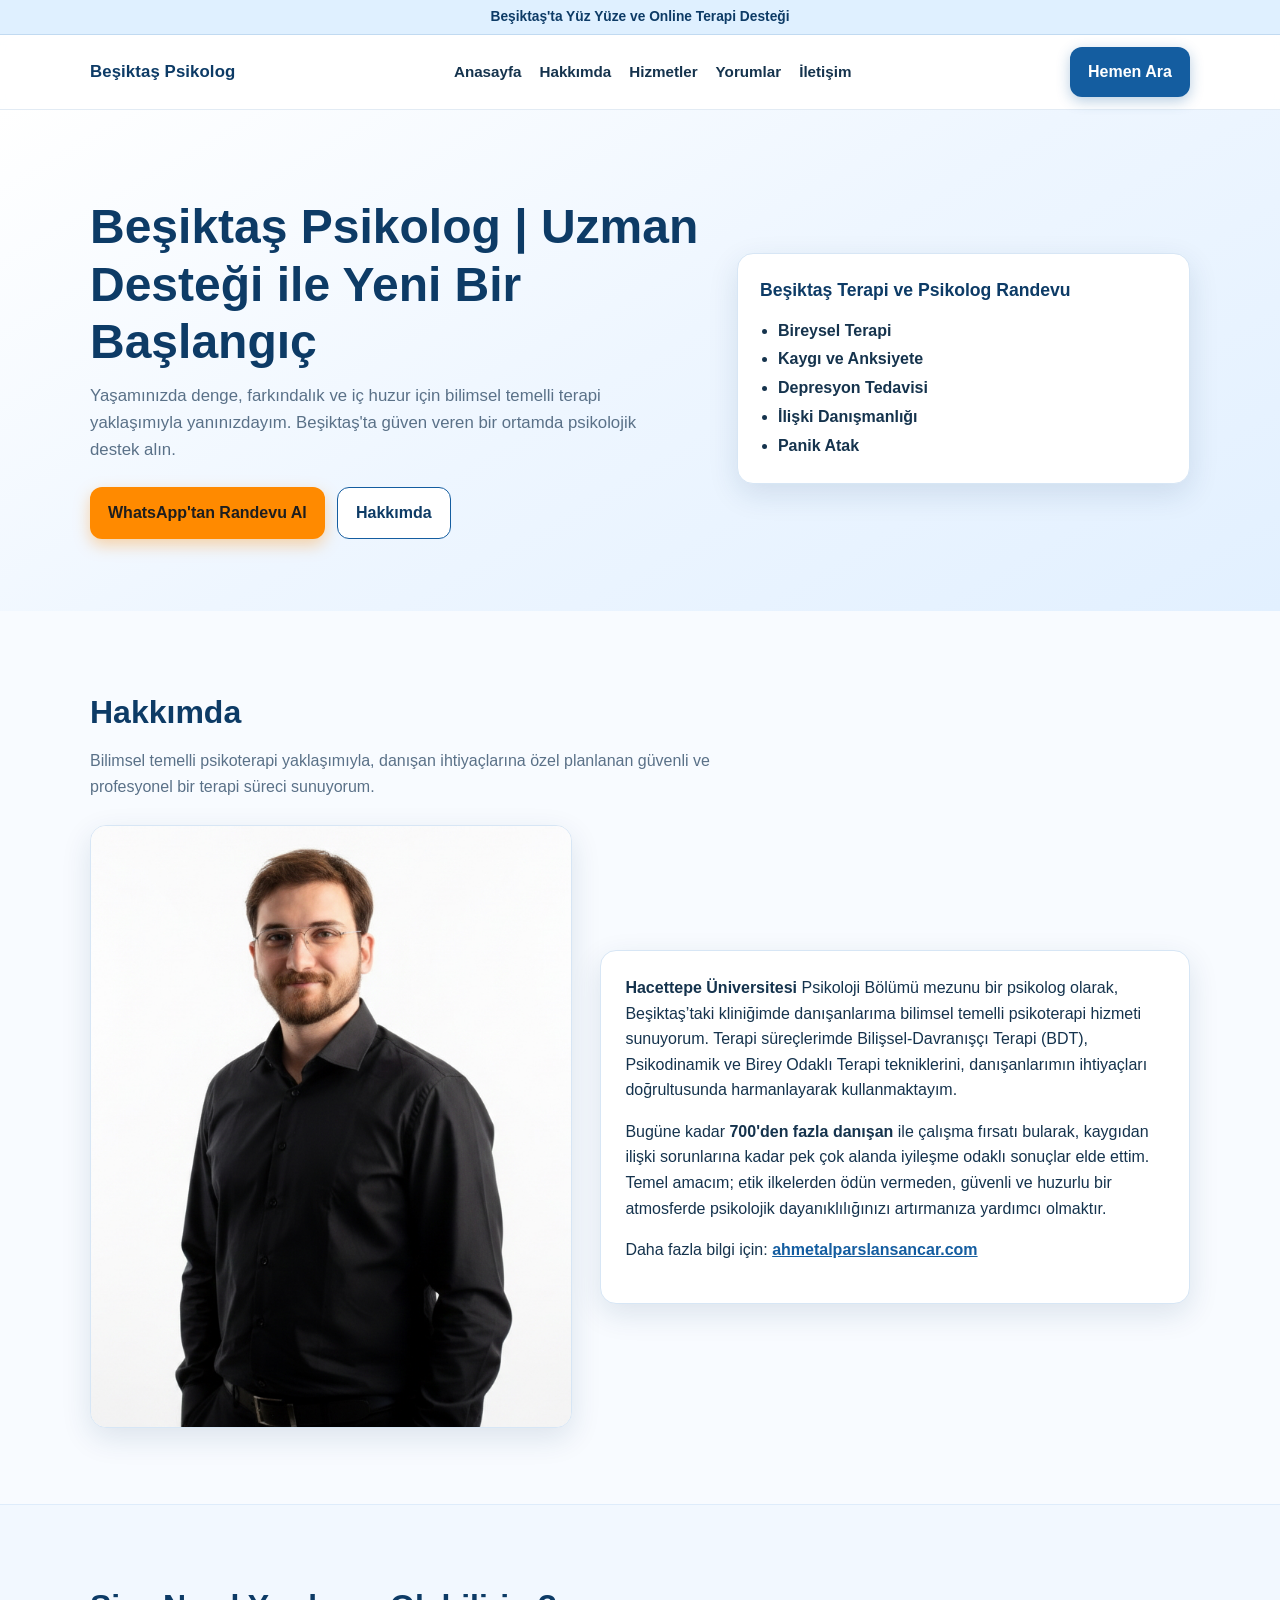
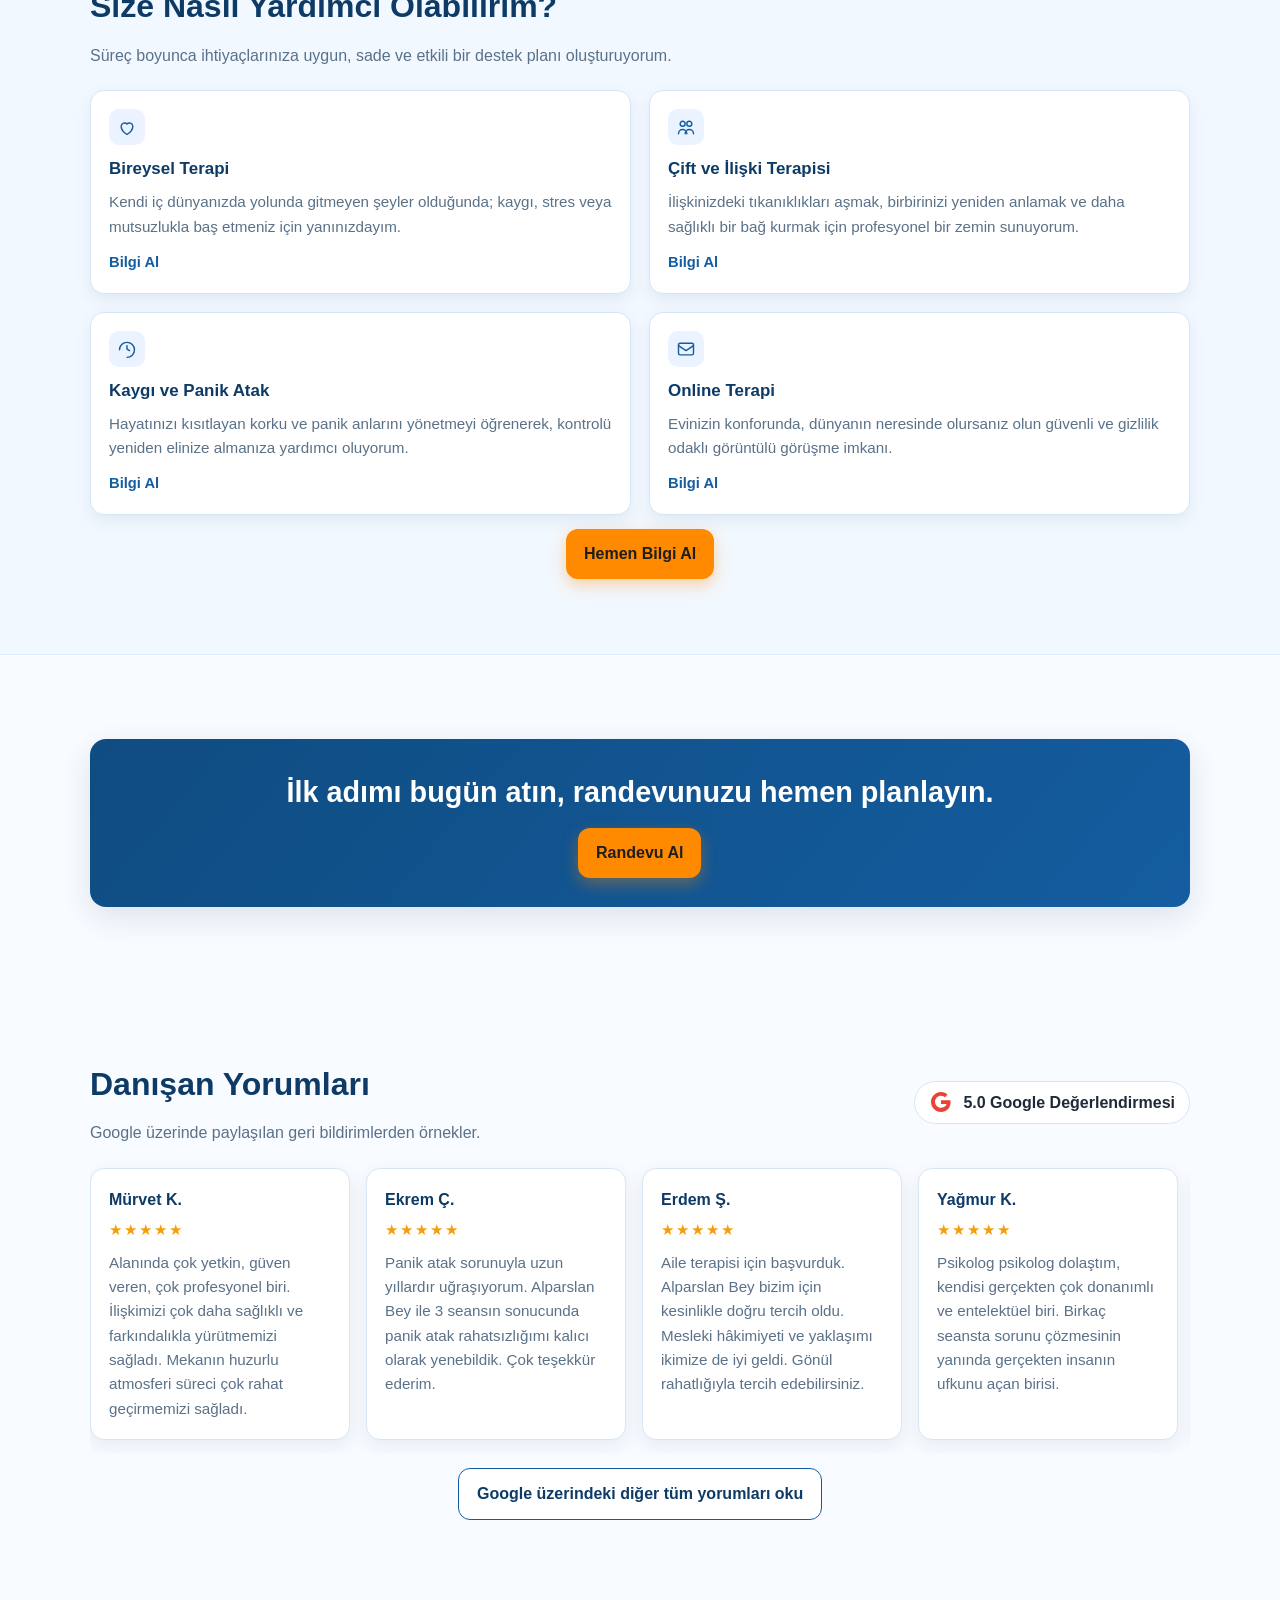
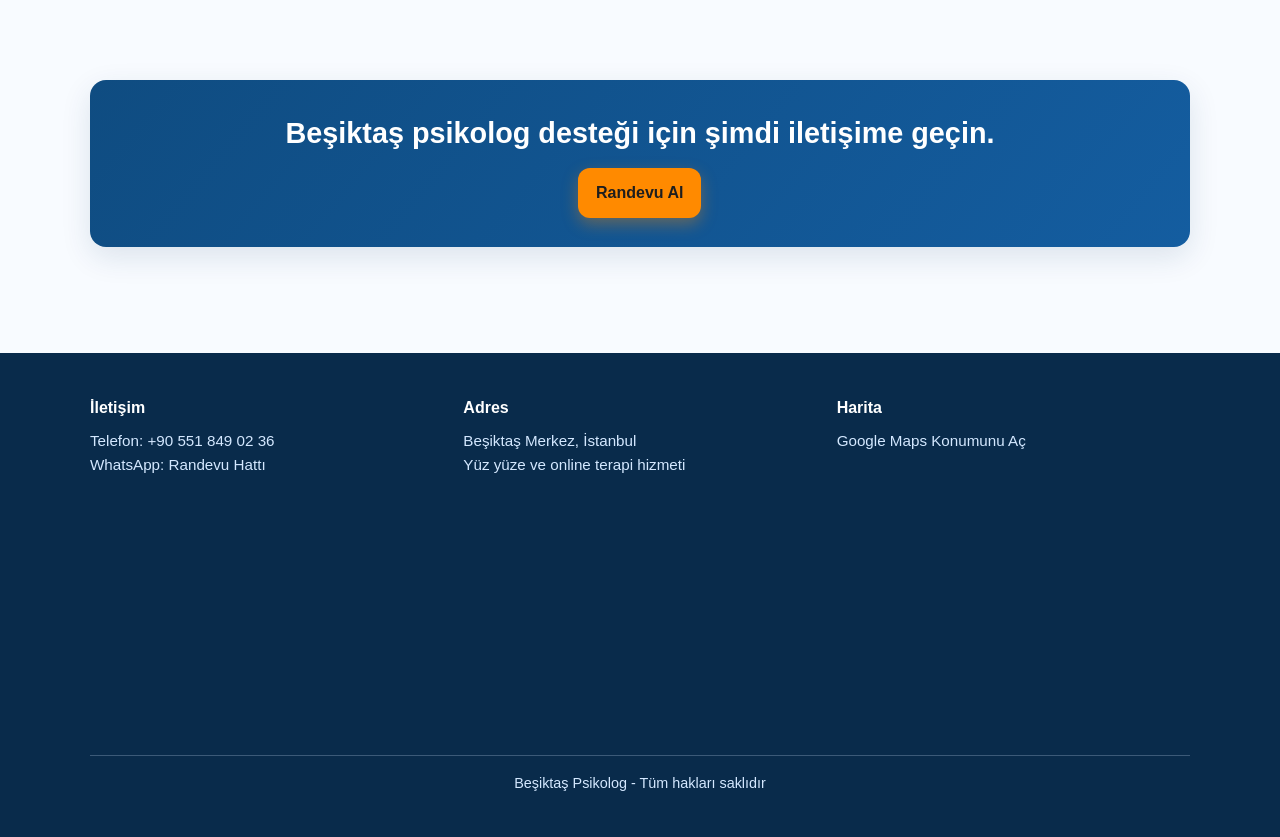
==== index.html @ d4958e71 "Add files via upload" ====
<!doctype html>
<html lang="tr">
<head>
  <meta charset="utf-8">
  <meta name="viewport" content="width=device-width, initial-scale=1">
  <title>Beşiktaş Psikolog | Uzman Desteği ile Yeni Bir Başlangıç</title>
  <meta name="description" content="Beşiktaş Psikolog hizmeti ile profesyonel terapi desteği alın. Psikolog randevu ve Beşiktaş terapi süreçlerinde güvenilir, etik ve bilimsel yaklaşım.">
  <meta name="keywords" content="Beşiktaş Psikolog, Psikolog Randevu, Beşiktaş Terapi">
  <meta name="author" content="Beşiktaş Psikolog">
  <meta name="robots" content="index,follow,max-image-preview:large">
  <meta name="theme-color" content="#0f4c81">
  <link rel="canonical" href="https://besiktaspsikolog.org/">
  <link rel="icon" href="images/favicon.ico" sizes="any">
  <link rel="icon" type="image/png" href="images/logo.png">
  <link rel="apple-touch-icon" href="images/logo.png">
  <meta property="og:type" content="website">
  <meta property="og:locale" content="tr_TR">
  <meta property="og:title" content="Beşiktaş Psikolog | Uzman Desteği ile Yeni Bir Başlangıç">
  <meta property="og:description" content="Beşiktaş'ta psikolog randevu ve terapi desteği. Güven veren, profesyonel ve danışan odaklı yaklaşım.">
  <meta property="og:url" content="https://besiktaspsikolog.org/">
  <meta property="og:image" content="images/profil.jpg">
  <meta name="twitter:card" content="summary_large_image">
  <meta name="twitter:title" content="Beşiktaş Psikolog | Uzman Desteği ile Yeni Bir Başlangıç">
  <meta name="twitter:description" content="Beşiktaş'ta profesyonel psikolog desteği için hemen iletişime geçin.">
  <meta name="twitter:image" content="images/profil.jpg">

  <style>
    :root {
      --blue-900: #0d3b66;
      --blue-700: #145da0;
      --blue-100: #eaf4ff;
      --white: #ffffff;
      --text: #15334d;
      --muted: #5a7188;
      --cta: #ff8a00;
      --cta-hover: #e57900;
      --border: #d7e6f5;
      --shadow: 0 10px 30px rgba(13, 59, 102, 0.12);
      --radius: 16px;
    }

    * {
      box-sizing: border-box;
    }

    html {
      scroll-behavior: smooth;
    }

    body {
      margin: 0;
      font-family: "Segoe UI", Roboto, Arial, sans-serif;
      color: var(--text);
      background: #f8fbff;
      line-height: 1.6;
      text-rendering: optimizeLegibility;
      -webkit-font-smoothing: antialiased;
    }

    img {
      max-width: 100%;
      display: block;
      height: auto;
    }

    .container {
      width: min(1100px, 92%);
      margin-inline: auto;
    }

    .header {
      position: sticky;
      top: 0;
      z-index: 100;
      background: rgba(255, 255, 255, 0.88);
      backdrop-filter: blur(8px);
      border-bottom: 1px solid rgba(20, 93, 160, 0.12);
    }

    .nav {
      display: flex;
      align-items: center;
      justify-content: space-between;
      gap: 16px;
      min-height: 74px;
    }

    .logo {
      font-size: 1.05rem;
      font-weight: 700;
      color: var(--blue-900);
      letter-spacing: 0.1px;
    }

    .menu {
      display: flex;
      align-items: center;
      gap: 18px;
      flex-wrap: wrap;
    }

    .menu a {
      text-decoration: none;
      color: var(--text);
      font-weight: 600;
      font-size: 0.95rem;
    }

    .btn {
      display: inline-flex;
      align-items: center;
      justify-content: center;
      text-decoration: none;
      border-radius: 12px;
      padding: 12px 18px;
      font-weight: 700;
      border: 0;
      cursor: pointer;
      transition: transform 0.2s ease, background-color 0.2s ease, box-shadow 0.2s ease;
      will-change: transform;
    }

    .btn:hover {
      transform: translateY(-1px);
    }

    .btn-call {
      color: var(--white);
      background: var(--blue-700);
      box-shadow: 0 4px 14px rgba(20, 93, 160, 0.3);
    }

    .btn-cta {
      position: relative;
      isolation: isolate;
      overflow: hidden;
      color: #1e1e1e;
      background: var(--cta);
      box-shadow: 0 6px 16px rgba(255, 138, 0, 0.35);
    }

    .btn-cta::after {
      content: "";
      position: absolute;
      inset: 0;
      background: linear-gradient(120deg, transparent 30%, rgba(255, 255, 255, 0.38) 50%, transparent 70%);
      transform: translateX(-120%);
      transition: transform 0.45s ease;
      z-index: -1;
    }

    .btn-cta:hover {
      background: var(--cta-hover);
      box-shadow: 0 8px 22px rgba(255, 138, 0, 0.48);
    }

    .btn-cta:hover::after {
      transform: translateX(120%);
    }

    .btn-outline {
      color: var(--blue-900);
      border: 1px solid var(--blue-700);
      background: #ffffff;
    }

    .hero {
      padding: 88px 0 72px;
      background: linear-gradient(150deg, #ffffff 0%, #eef6ff 50%, #e2f0ff 100%);
    }

    .hero-grid {
      display: grid;
      grid-template-columns: 1.15fr 0.85fr;
      gap: 34px;
      align-items: center;
    }

    h1 {
      margin: 0 0 12px;
      font-size: clamp(1.85rem, 4vw, 3rem);
      line-height: 1.2;
      color: var(--blue-900);
    }

    .lead {
      margin: 0 0 24px;
      color: var(--muted);
      font-size: 1.05rem;
      max-width: 60ch;
    }

    .hero-actions {
      display: flex;
      gap: 12px;
      flex-wrap: wrap;
    }

    .hero-card {
      background: var(--white);
      border: 1px solid var(--border);
      border-radius: var(--radius);
      box-shadow: var(--shadow);
      padding: 22px;
    }

    .hero-card h2 {
      font-size: 1.1rem;
      margin: 0 0 8px;
      color: var(--blue-900);
    }

    .section {
      padding: 76px 0;
    }

    .section-title {
      margin: 0 0 10px;
      font-size: clamp(1.45rem, 3vw, 2rem);
      color: var(--blue-900);
    }

    .section-text {
      margin: 0;
      color: var(--muted);
      max-width: 70ch;
    }

    .about-grid {
      margin-top: 26px;
      display: grid;
      grid-template-columns: 0.9fr 1.1fr;
      gap: 28px;
      align-items: center;
    }

    .photo-card,
    .bio-card {
      background: var(--white);
      border: 1px solid var(--border);
      border-radius: var(--radius);
      box-shadow: var(--shadow);
    }

    .photo-card {
      margin: 0;
      overflow: hidden;
      aspect-ratio: 4 / 5;
    }

    .photo-card img {
      width: 100%;
      height: 100%;
      object-fit: cover;
    }

    .bio-card {
      padding: 24px;
    }

    .bio-card p {
      margin-top: 0;
      color: var(--text);
    }

    .bio-card a {
      color: var(--blue-700);
      font-weight: 700;
    }

    .cta-band {
      margin: 8px auto 0;
      background: linear-gradient(130deg, #0f4c81 0%, #145da0 100%);
      color: var(--white);
      border-radius: var(--radius);
      padding: 30px;
      box-shadow: var(--shadow);
      text-align: center;
    }

    .cta-band h3 {
      margin: 0 0 12px;
      font-size: clamp(1.3rem, 3vw, 1.8rem);
    }

    .services-section {
      background: #f2f8ff;
      border-top: 1px solid #deecfb;
      border-bottom: 1px solid #deecfb;
    }

    .services-grid {
      margin-top: 22px;
      display: grid;
      grid-template-columns: repeat(2, minmax(0, 1fr));
      gap: 18px;
    }

    .service-card {
      background: #ffffff;
      border: 1px solid var(--border);
      border-radius: 14px;
      padding: 18px;
      box-shadow: 0 6px 16px rgba(13, 59, 102, 0.08);
    }

    .service-icon {
      width: 36px;
      height: 36px;
      border-radius: 10px;
      display: inline-flex;
      align-items: center;
      justify-content: center;
      background: #eaf3ff;
      color: #145da0;
      margin-bottom: 10px;
    }

    .service-card h3 {
      margin: 0 0 8px;
      color: var(--blue-900);
      font-size: 1.06rem;
    }

    .service-card p {
      margin: 0;
      color: var(--muted);
      font-size: 0.95rem;
    }

    .service-action {
      display: inline-flex;
      margin-top: 12px;
      font-size: 0.92rem;
      font-weight: 700;
      color: var(--blue-700);
      text-decoration: none;
    }

    .service-action:hover {
      text-decoration: underline;
    }

    .reviews-head {
      display: flex;
      align-items: center;
      justify-content: space-between;
      gap: 14px;
      flex-wrap: wrap;
      margin-bottom: 14px;
    }

    .google-badge {
      display: inline-flex;
      align-items: center;
      gap: 10px;
      color: #1f2937;
      font-weight: 700;
      background: #fff;
      border: 1px solid var(--border);
      border-radius: 999px;
      padding: 8px 14px;
    }

    .slider {
      display: grid;
      grid-auto-flow: column;
      grid-auto-columns: minmax(260px, 360px);
      gap: 16px;
      overflow-x: auto;
      padding: 8px 2px 14px;
      scroll-snap-type: x mandatory;
      scrollbar-width: thin;
      scrollbar-color: #90b6dd #e9f2fb;
      -webkit-overflow-scrolling: touch;
      touch-action: pan-x;
    }

    .review {
      scroll-snap-align: start;
      background: #fff;
      border: 1px solid var(--border);
      border-radius: 14px;
      padding: 18px;
      box-shadow: 0 6px 18px rgba(13, 59, 102, 0.08);
    }

    .review strong {
      display: block;
      color: var(--blue-900);
      margin-bottom: 6px;
    }

    .stars {
      color: #f59e0b;
      letter-spacing: 2px;
      margin-bottom: 8px;
      font-size: 0.95rem;
    }

    .review p {
      margin: 0;
      color: var(--muted);
      font-size: 0.95rem;
    }

    .center {
      text-align: center;
      margin-top: 14px;
    }

    .footer {
      background: #092b4b;
      color: #e8f3ff;
      padding: 42px 0;
      margin-top: 30px;
    }

    .footer-grid {
      display: grid;
      grid-template-columns: repeat(3, minmax(0, 1fr));
      gap: 20px;
    }

    .footer h4 {
      margin: 0 0 8px;
      font-size: 1rem;
      color: #ffffff;
    }

    .footer p,
    .footer a {
      margin: 0;
      color: #d4e8ff;
      text-decoration: none;
      font-size: 0.95rem;
    }

    .footer-bottom {
      margin-top: 22px;
      padding-top: 16px;
      border-top: 1px solid rgba(212, 232, 255, 0.25);
      text-align: center;
      font-size: 0.9rem;
      color: #d4e8ff;
    }

    .announcement {
      background: #dff0ff;
      color: #0d3b66;
      text-align: center;
      font-size: 0.86rem;
      font-weight: 700;
      padding: 6px 10px;
      border-bottom: 1px solid rgba(20, 93, 160, 0.15);
    }

    .services-list {
      margin: 12px 0 0;
      padding-left: 18px;
      color: var(--text);
      line-height: 1.8;
      font-weight: 600;
    }

    .map-embed {
      width: 100%;
      border: 0;
      border-radius: 12px;
      min-height: 260px;
      margin-top: 12px;
    }

    @media (max-width: 920px) {
      .hero {
        padding-top: 72px;
      }

      .hero-grid,
      .about-grid,
      .footer-grid,
      .services-grid {
        grid-template-columns: 1fr;
      }

      .menu {
        display: none;
      }
    }

    @media (prefers-reduced-motion: reduce) {
      html {
        scroll-behavior: auto;
      }

      .btn {
        transition: none;
      }
    }
  </style>

  <script type="application/ld+json">
    {
      "@context": "https://schema.org",
      "@type": "LocalBusiness",
      "name": "Beşiktaş Psikolog",
      "image": "https://besiktaspsikolog.org/images/profil.jpg",
      "url": "https://besiktaspsikolog.org/",
      "telephone": "+90 551 849 02 36",
      "priceRange": "$$",
      "address": {
        "@type": "PostalAddress",
        "streetAddress": "Beşiktaş Merkez",
        "addressLocality": "İstanbul",
        "addressRegion": "İstanbul",
        "addressCountry": "TR"
      },
      "geo": {
        "@type": "GeoCoordinates",
        "latitude": "41.0439",
        "longitude": "29.0094"
      },
      "areaServed": "Beşiktaş",
      "description": "Beşiktaş'ta psikolog randevu ve terapi desteği sunan profesyonel danışmanlık hizmeti.",
      "sameAs": [
        "https://maps.app.goo.gl/UREmy2i7TNAJbgYdA",
        "https://besiktaspsikolog.org/"
      ]
    }
  </script>
</head>
<body>
  <div class="announcement">Beşiktaş'ta Yüz Yüze ve Online Terapi Desteği</div>
  <header class="header" id="anasayfa">
    <div class="container nav">
      <div class="logo" aria-label="Beşiktaş Psikolog Logo">Beşiktaş Psikolog</div>
      <nav class="menu" aria-label="Ana menü">
        <a href="#anasayfa">Anasayfa</a>
        <a href="#hakkimda">Hakkımda</a>
        <a href="#hizmetler">Hizmetler</a>
        <a href="#yorumlar">Yorumlar</a>
        <a href="#iletisim">İletişim</a>
      </nav>
      <a class="btn btn-call" href="tel:+905518490236" aria-label="Hemen ara">Hemen Ara</a>
    </div>
  </header>

  <main>
    <section class="hero">
      <div class="container hero-grid">
        <div>
          <h1>Beşiktaş Psikolog | Uzman Desteği ile Yeni Bir Başlangıç</h1>
          <p class="lead">
            Yaşamınızda denge, farkındalık ve iç huzur için bilimsel temelli terapi yaklaşımıyla yanınızdayım.
            Beşiktaş'ta güven veren bir ortamda psikolojik destek alın.
          </p>
          <div class="hero-actions">
            <a class="btn btn-cta" href="https://wa.me/905518490236?text=Merhaba,%20bilgi%20almak%20istiyorum" target="_blank" rel="noopener">WhatsApp'tan Randevu Al</a>
            <a class="btn btn-outline" href="#hakkimda">Hakkımda</a>
          </div>
        </div>
        <aside class="hero-card" aria-label="Öne çıkan bilgiler">
          <h2>Beşiktaş Terapi ve Psikolog Randevu</h2>
          <ul class="services-list">
            <li>Bireysel Terapi</li>
            <li>Kaygı ve Anksiyete</li>
            <li>Depresyon Tedavisi</li>
            <li>İlişki Danışmanlığı</li>
            <li>Panik Atak</li>
          </ul>
        </aside>
      </div>
    </section>

    <section class="section" id="hakkimda">
      <div class="container">
        <h2 class="section-title">Hakkımda</h2>
        <p class="section-text">Bilimsel temelli psikoterapi yaklaşımıyla, danışan ihtiyaçlarına özel planlanan güvenli ve profesyonel bir terapi süreci sunuyorum.</p>
        <div class="about-grid">
          <figure class="photo-card">
            <img src="images/profil.jpg" loading="lazy" decoding="async" alt="Psikolog Ahmet Alparslan Sancar - Beşiktaş Psikolog Ofisi">
          </figure>
          <article class="bio-card">
            <p>
              <strong>Hacettepe Üniversitesi</strong> Psikoloji Bölümü mezunu bir psikolog olarak, Beşiktaş’taki kliniğimde danışanlarıma bilimsel temelli psikoterapi hizmeti sunuyorum. Terapi süreçlerimde Bilişsel-Davranışçı Terapi (BDT), Psikodinamik ve Birey Odaklı Terapi tekniklerini, danışanlarımın ihtiyaçları doğrultusunda harmanlayarak kullanmaktayım.
            </p>
            <p>
              Bugüne kadar <strong>700'den fazla danışan</strong> ile çalışma fırsatı bularak, kaygıdan ilişki sorunlarına kadar pek çok alanda iyileşme odaklı sonuçlar elde ettim. Temel amacım; etik ilkelerden ödün vermeden, güvenli ve huzurlu bir atmosferde psikolojik dayanıklılığınızı artırmanıza yardımcı olmaktır.
            </p>
            <p>
              Daha fazla bilgi için:
              <a href="https://ahmetalparslansancar.com" target="_blank" rel="noopener">ahmetalparslansancar.com</a>
            </p>
          </article>
        </div>
      </div>
    </section>

    <section class="section services-section" id="hizmetler">
      <div class="container">
        <h2 class="section-title">Size Nasıl Yardımcı Olabilirim?</h2>
        <p class="section-text">Süreç boyunca ihtiyaçlarınıza uygun, sade ve etkili bir destek planı oluşturuyorum.</p>
        <div class="services-grid">
          <article class="service-card">
            <div class="service-icon" aria-hidden="true">
              <svg width="20" height="20" viewBox="0 0 24 24" fill="none"><path d="M12 21s-7-4.4-7-10a4 4 0 0 1 7-2.5A4 4 0 0 1 19 11c0 5.6-7 10-7 10Z" stroke="currentColor" stroke-width="1.7" stroke-linecap="round" stroke-linejoin="round"/></svg>
            </div>
            <h3>Bireysel Terapi</h3>
            <p>Kendi iç dünyanızda yolunda gitmeyen şeyler olduğunda; kaygı, stres veya mutsuzlukla baş etmeniz için yanınızdayım.</p>
            <a class="service-action" href="https://wa.me/905518490236?text=Merhaba,%20bilgi%20almak%20istiyorum" target="_blank" rel="noopener">Bilgi Al</a>
          </article>
          <article class="service-card">
            <div class="service-icon" aria-hidden="true">
              <svg width="20" height="20" viewBox="0 0 24 24" fill="none"><path d="M8 11a3 3 0 1 0 0-6 3 3 0 0 0 0 6Zm8 0a3 3 0 1 0 0-6 3 3 0 0 0 0 6ZM3 20a5 5 0 0 1 10 0M11 20a5 5 0 0 1 10 0" stroke="currentColor" stroke-width="1.7" stroke-linecap="round"/></svg>
            </div>
            <h3>Çift ve İlişki Terapisi</h3>
            <p>İlişkinizdeki tıkanıklıkları aşmak, birbirinizi yeniden anlamak ve daha sağlıklı bir bağ kurmak için profesyonel bir zemin sunuyorum.</p>
            <a class="service-action" href="https://wa.me/905518490236?text=Merhaba,%20bilgi%20almak%20istiyorum" target="_blank" rel="noopener">Bilgi Al</a>
          </article>
          <article class="service-card">
            <div class="service-icon" aria-hidden="true">
              <svg width="20" height="20" viewBox="0 0 24 24" fill="none"><path d="M12 22a9 9 0 1 0-9-9" stroke="currentColor" stroke-width="1.7" stroke-linecap="round"/><path d="M12 8v4l3 2" stroke="currentColor" stroke-width="1.7" stroke-linecap="round"/></svg>
            </div>
            <h3>Kaygı ve Panik Atak</h3>
            <p>Hayatınızı kısıtlayan korku ve panik anlarını yönetmeyi öğrenerek, kontrolü yeniden elinize almanıza yardımcı oluyorum.</p>
            <a class="service-action" href="https://wa.me/905518490236?text=Merhaba,%20bilgi%20almak%20istiyorum" target="_blank" rel="noopener">Bilgi Al</a>
          </article>
          <article class="service-card">
            <div class="service-icon" aria-hidden="true">
              <svg width="20" height="20" viewBox="0 0 24 24" fill="none"><rect x="3" y="5" width="18" height="14" rx="2" stroke="currentColor" stroke-width="1.7"/><path d="m3 8 9 6 9-6" stroke="currentColor" stroke-width="1.7" stroke-linecap="round" stroke-linejoin="round"/></svg>
            </div>
            <h3>Online Terapi</h3>
            <p>Evinizin konforunda, dünyanın neresinde olursanız olun güvenli ve gizlilik odaklı görüntülü görüşme imkanı.</p>
            <a class="service-action" href="https://wa.me/905518490236?text=Merhaba,%20bilgi%20almak%20istiyorum" target="_blank" rel="noopener">Bilgi Al</a>
          </article>
        </div>
        <div class="center">
          <a class="btn btn-cta" href="https://wa.me/905518490236?text=Merhaba,%20bilgi%20almak%20istiyorum" target="_blank" rel="noopener">Hemen Bilgi Al</a>
        </div>
      </div>
    </section>

    <section class="section" aria-label="Randevu çağrısı">
      <div class="container">
        <div class="cta-band">
          <h3>İlk adımı bugün atın, randevunuzu hemen planlayın.</h3>
          <a class="btn btn-cta" href="https://wa.me/905518490236?text=Merhaba,%20bilgi%20almak%20istiyorum" target="_blank" rel="noopener">Randevu Al</a>
        </div>
      </div>
    </section>

    <section class="section" id="yorumlar">
      <div class="container">
        <div class="reviews-head">
          <div>
            <h2 class="section-title">Danışan Yorumları</h2>
            <p class="section-text">Google üzerinde paylaşılan geri bildirimlerden örnekler.</p>
          </div>
          <div class="google-badge" aria-label="Google değerlendirme puanı">
            <svg width="24" height="24" viewBox="0 0 24 24" aria-hidden="true" focusable="false">
              <path fill="#EA4335" d="M12 10.2v3.9h5.5c-.2 1.2-1.4 3.6-5.5 3.6-3.3 0-6-2.7-6-6s2.7-6 6-6c1.9 0 3.2.8 3.9 1.5l2.6-2.5C17 3.1 14.7 2 12 2 6.5 2 2 6.5 2 12s4.5 10 10 10c5.8 0 9.6-4.1 9.6-9.9 0-.7-.1-1.2-.2-1.9H12z"/>
            </svg>
            5.0 Google Değerlendirmesi
          </div>
        </div>

        <div class="slider" aria-label="Google yorum slider">
          <article class="review">
            <strong>Mürvet K.</strong>
            <div class="stars" aria-label="5 yıldız">★★★★★</div>
            <p>Alanında çok yetkin, güven veren, çok profesyonel biri. İlişkimizi çok daha sağlıklı ve farkındalıkla yürütmemizi sağladı. Mekanın huzurlu atmosferi süreci çok rahat geçirmemizi sağladı.</p>
          </article>
          <article class="review">
            <strong>Ekrem Ç.</strong>
            <div class="stars" aria-label="5 yıldız">★★★★★</div>
            <p>Panik atak sorunuyla uzun yıllardır uğraşıyorum. Alparslan Bey ile 3 seansın sonucunda panik atak rahatsızlığımı kalıcı olarak yenebildik. Çok teşekkür ederim.</p>
          </article>
          <article class="review">
            <strong>Erdem Ş.</strong>
            <div class="stars" aria-label="5 yıldız">★★★★★</div>
            <p>Aile terapisi için başvurduk. Alparslan Bey bizim için kesinlikle doğru tercih oldu. Mesleki hâkimiyeti ve yaklaşımı ikimize de iyi geldi. Gönül rahatlığıyla tercih edebilirsiniz.</p>
          </article>
          <article class="review">
            <strong>Yağmur K.</strong>
            <div class="stars" aria-label="5 yıldız">★★★★★</div>
            <p>Psikolog psikolog dolaştım, kendisi gerçekten çok donanımlı ve entelektüel biri. Birkaç seansta sorunu çözmesinin yanında gerçekten insanın ufkunu açan birisi.</p>
          </article>
          <article class="review">
            <strong>FS Hakan</strong>
            <div class="stars" aria-label="5 yıldız">★★★★★</div>
            <p>OKB yani takıntılı düşünceler için gittim. Çok sıcakkanlı ve iyi bir psikolog, kesinlikle öneririm.</p>
          </article>
          <article class="review">
            <strong>Zeynep U.</strong>
            <div class="stars" aria-label="5 yıldız">★★★★★</div>
            <p>Yıllardır iğne fobim için çok doktor gezdim, uzun süreli terapiler aldım. Alp Hoca tek seansta fobimi yenmeme yardım etti. Hiç bu kadar hızlı olacağını düşünmemiştim.</p>
          </article>
          <article class="review">
            <strong>Mehmet G.</strong>
            <div class="stars" aria-label="5 yıldız">★★★★★</div>
            <p>Hümanist yaklaşımıyla, insanlara verdiği değerlerle sevgimi ve saygımı kazanan Alparslan Hoca'dan çok memnunum. Minnettarlığım sonsuzdur.</p>
          </article>
          <article class="review">
            <strong>Tülin Ş.</strong>
            <div class="stars" aria-label="5 yıldız">★★★★★</div>
            <p>Seanslarda kendimi çok rahat hissettim. Hem profesyonel hem de anlayışlı bir yaklaşım vardı. Buraya geldiğimden beri kendimde olumlu değişimler fark ediyorum.</p>
          </article>
          <article class="review">
            <strong>Semih A.</strong>
            <div class="stars" aria-label="5 yıldız">★★★★★</div>
            <p>Karşısındaki insanı robot gibi gören doktorların dışında, uyguladığı teknikle olayın asıl nedenine ulaşmaya çalışan bir sistemi var. Gayet nazik biri.</p>
          </article>
          <article class="review">
            <strong>İpek B.</strong>
            <div class="stars" aria-label="5 yıldız">★★★★★</div>
            <p>Danışanlarını son derece önemseyen, fazlasıyla destek veren bir psikolog. Terapi sürecinde yanımda olduğunu hep hissettim, bana çok yardımı dokundu.</p>
          </article>
        </div>

        <div class="center">
          <a class="btn btn-outline" href="https://maps.app.goo.gl/UREmy2i7TNAJbgYdA" target="_blank" rel="noopener">Google üzerindeki diğer tüm yorumları oku</a>
        </div>
      </div>
    </section>

    <section class="section" aria-label="Son randevu çağrısı">
      <div class="container">
        <div class="cta-band">
          <h3>Beşiktaş psikolog desteği için şimdi iletişime geçin.</h3>
          <a class="btn btn-cta" href="https://wa.me/905518490236?text=Merhaba,%20bilgi%20almak%20istiyorum" target="_blank" rel="noopener">Randevu Al</a>
        </div>
      </div>
    </section>
  </main>

  <footer class="footer" id="iletisim">
    <div class="container">
      <div class="footer-grid">
        <div>
          <h4>İletişim</h4>
          <p>Telefon: <a href="tel:+905518490236">+90 551 849 02 36</a></p>
          <p>WhatsApp: <a href="https://wa.me/905518490236?text=Merhaba,%20bilgi%20almak%20istiyorum" target="_blank" rel="noopener">Randevu Hattı</a></p>
        </div>
        <div>
          <h4>Adres</h4>
          <p>Beşiktaş Merkez, İstanbul</p>
          <p>Yüz yüze ve online terapi hizmeti</p>
        </div>
        <div>
          <h4>Harita</h4>
          <p><a href="https://maps.app.goo.gl/UREmy2i7TNAJbgYdA" target="_blank" rel="noopener">Google Maps Konumunu Aç</a></p>
          <iframe
            class="map-embed"
            title="Beşiktaş Psikolog Ofisi Haritası"
            loading="lazy"
            referrerpolicy="no-referrer-when-downgrade"
            src="https://www.google.com/maps?q=Ahmet%20Alparslan%20Sancar%20Be%C5%9Fikta%C5%9F%20Psikolog&output=embed">
          </iframe>
        </div>
      </div>
      <div class="footer-bottom">Beşiktaş Psikolog - Tüm hakları saklıdır</div>
    </div>
  </footer>
</body>
</html>
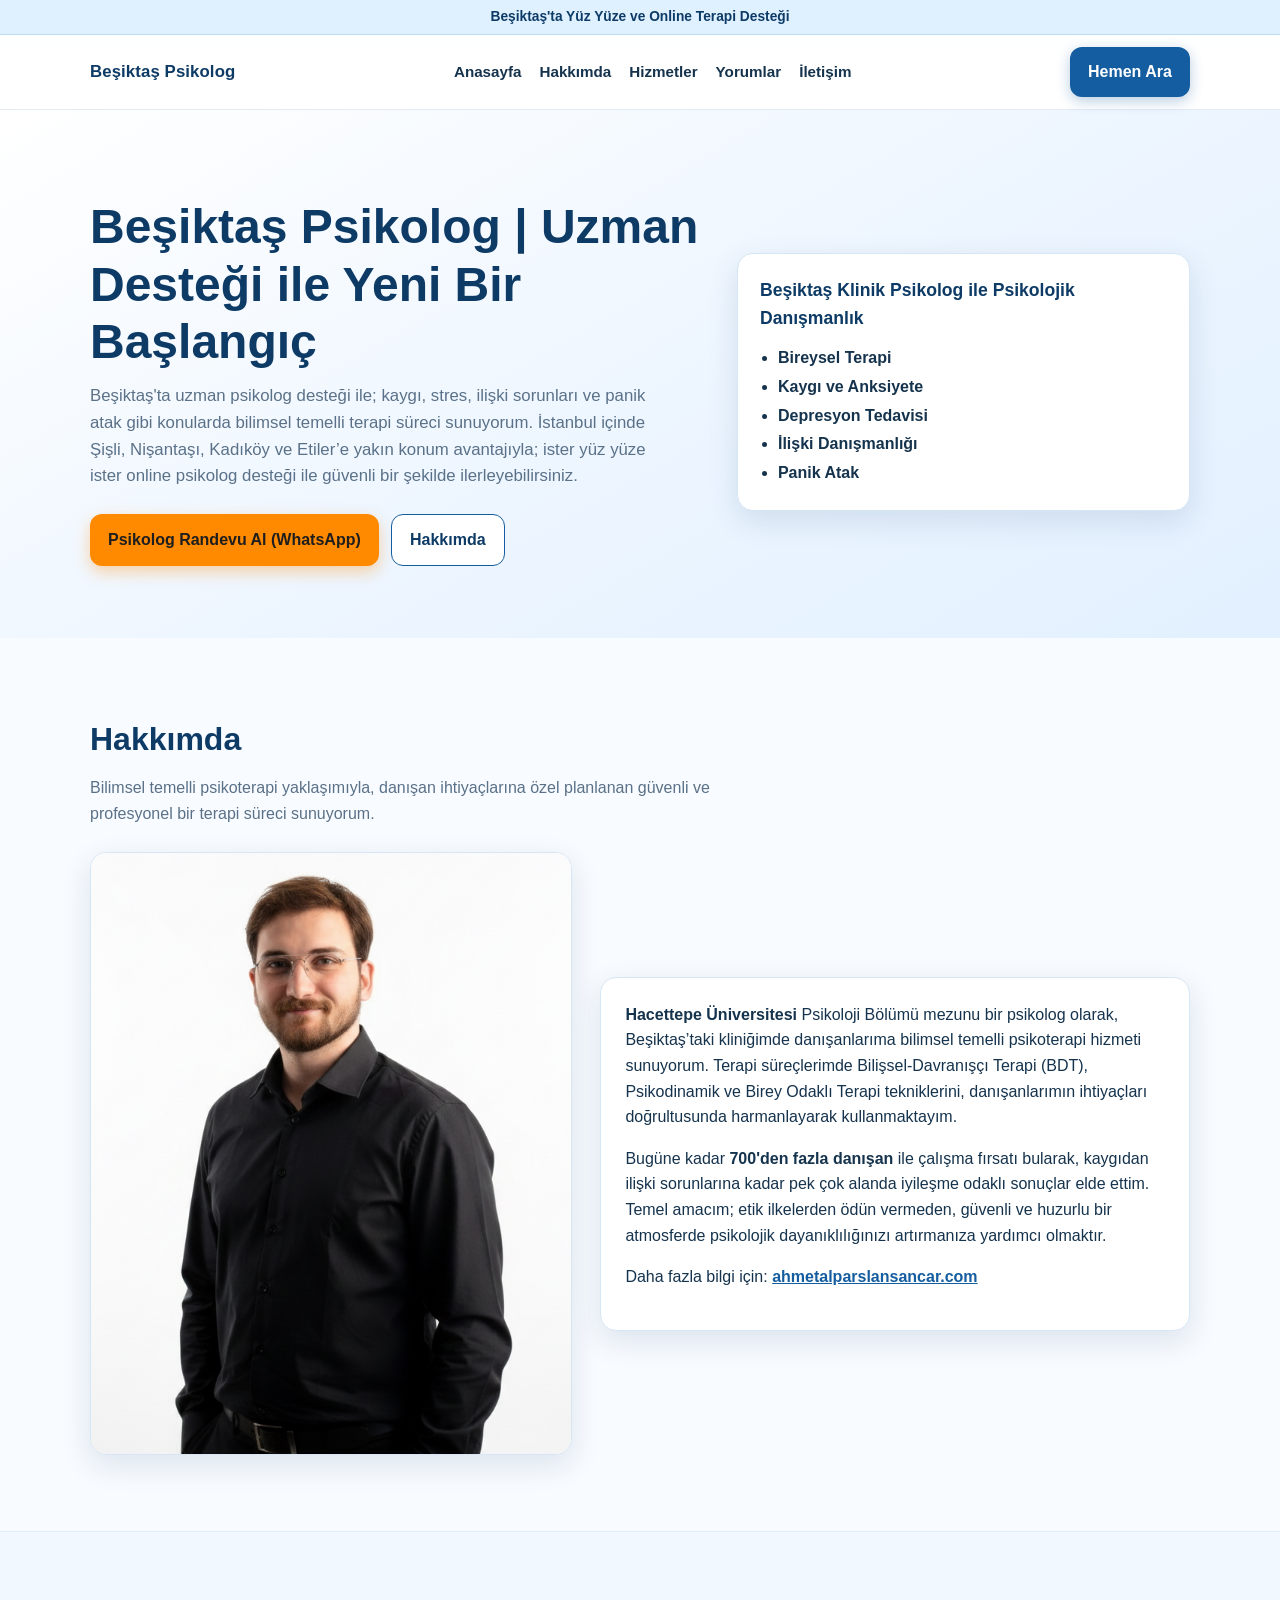
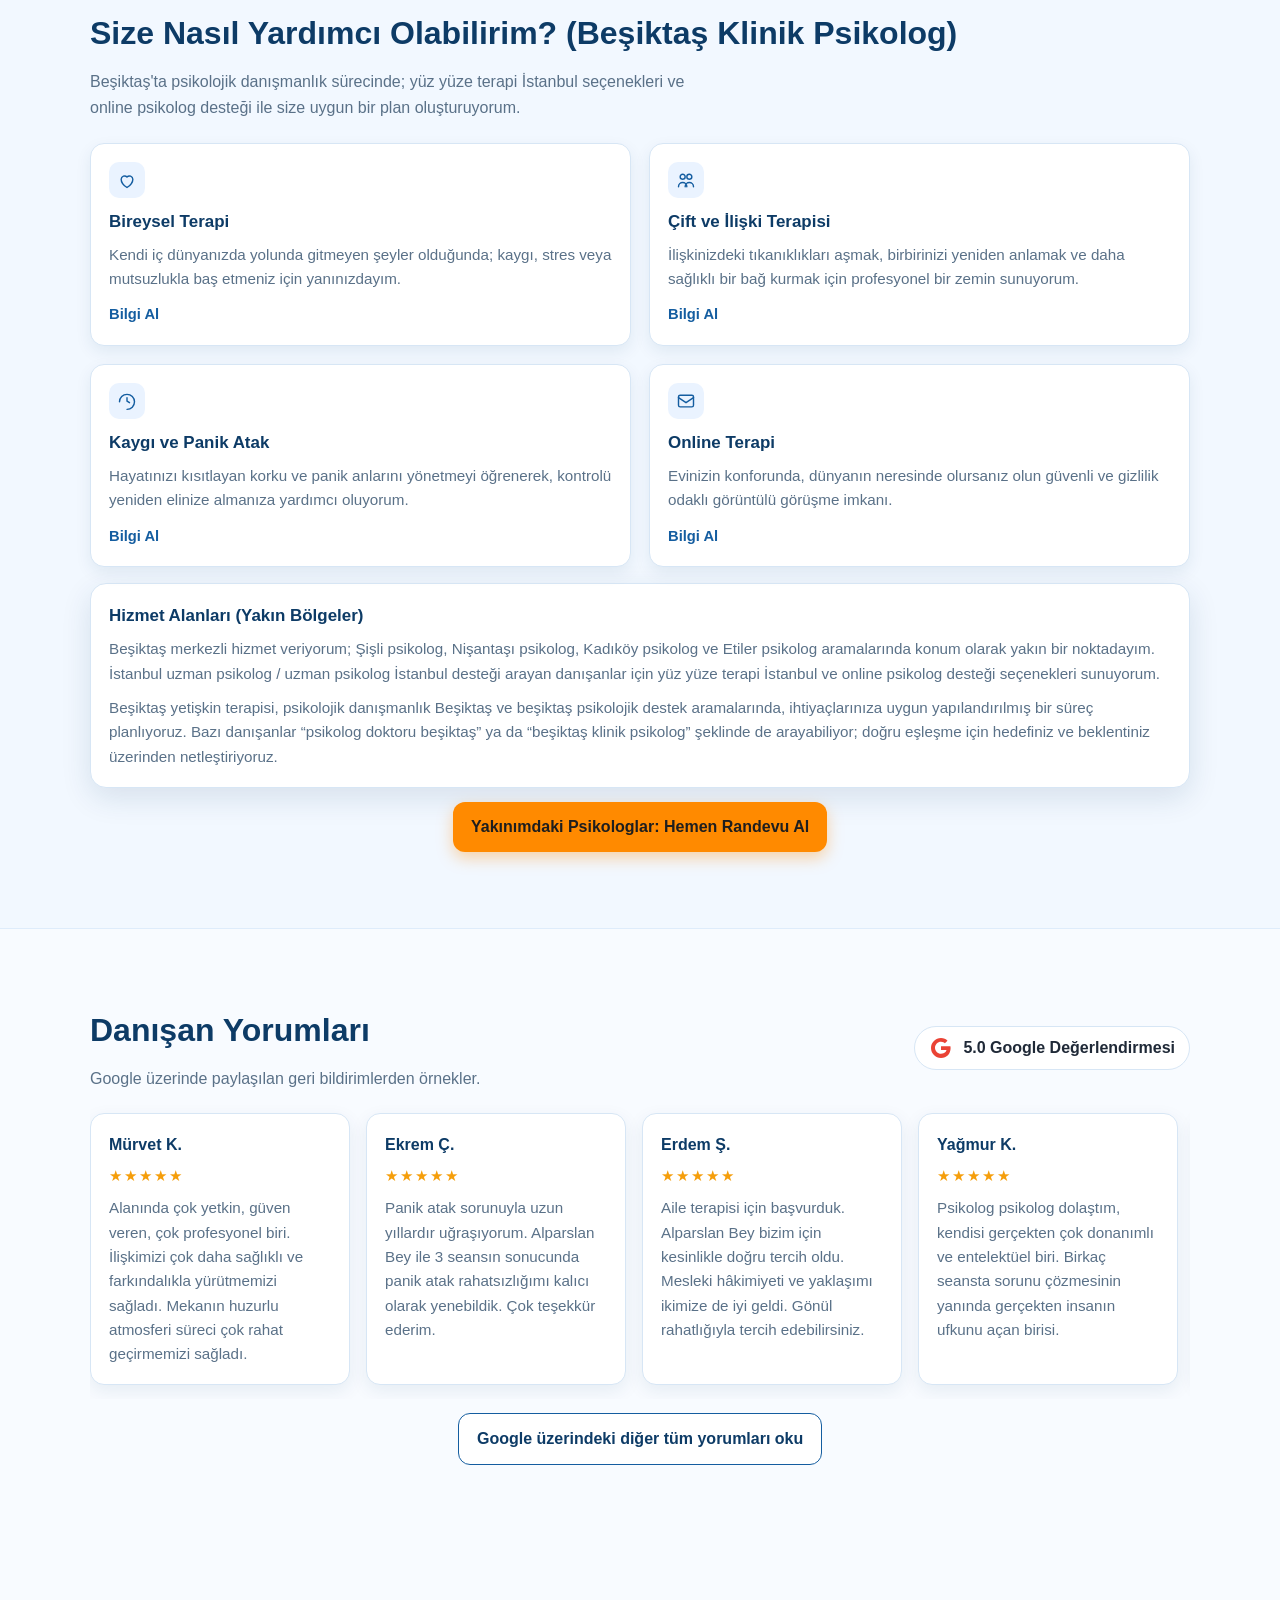
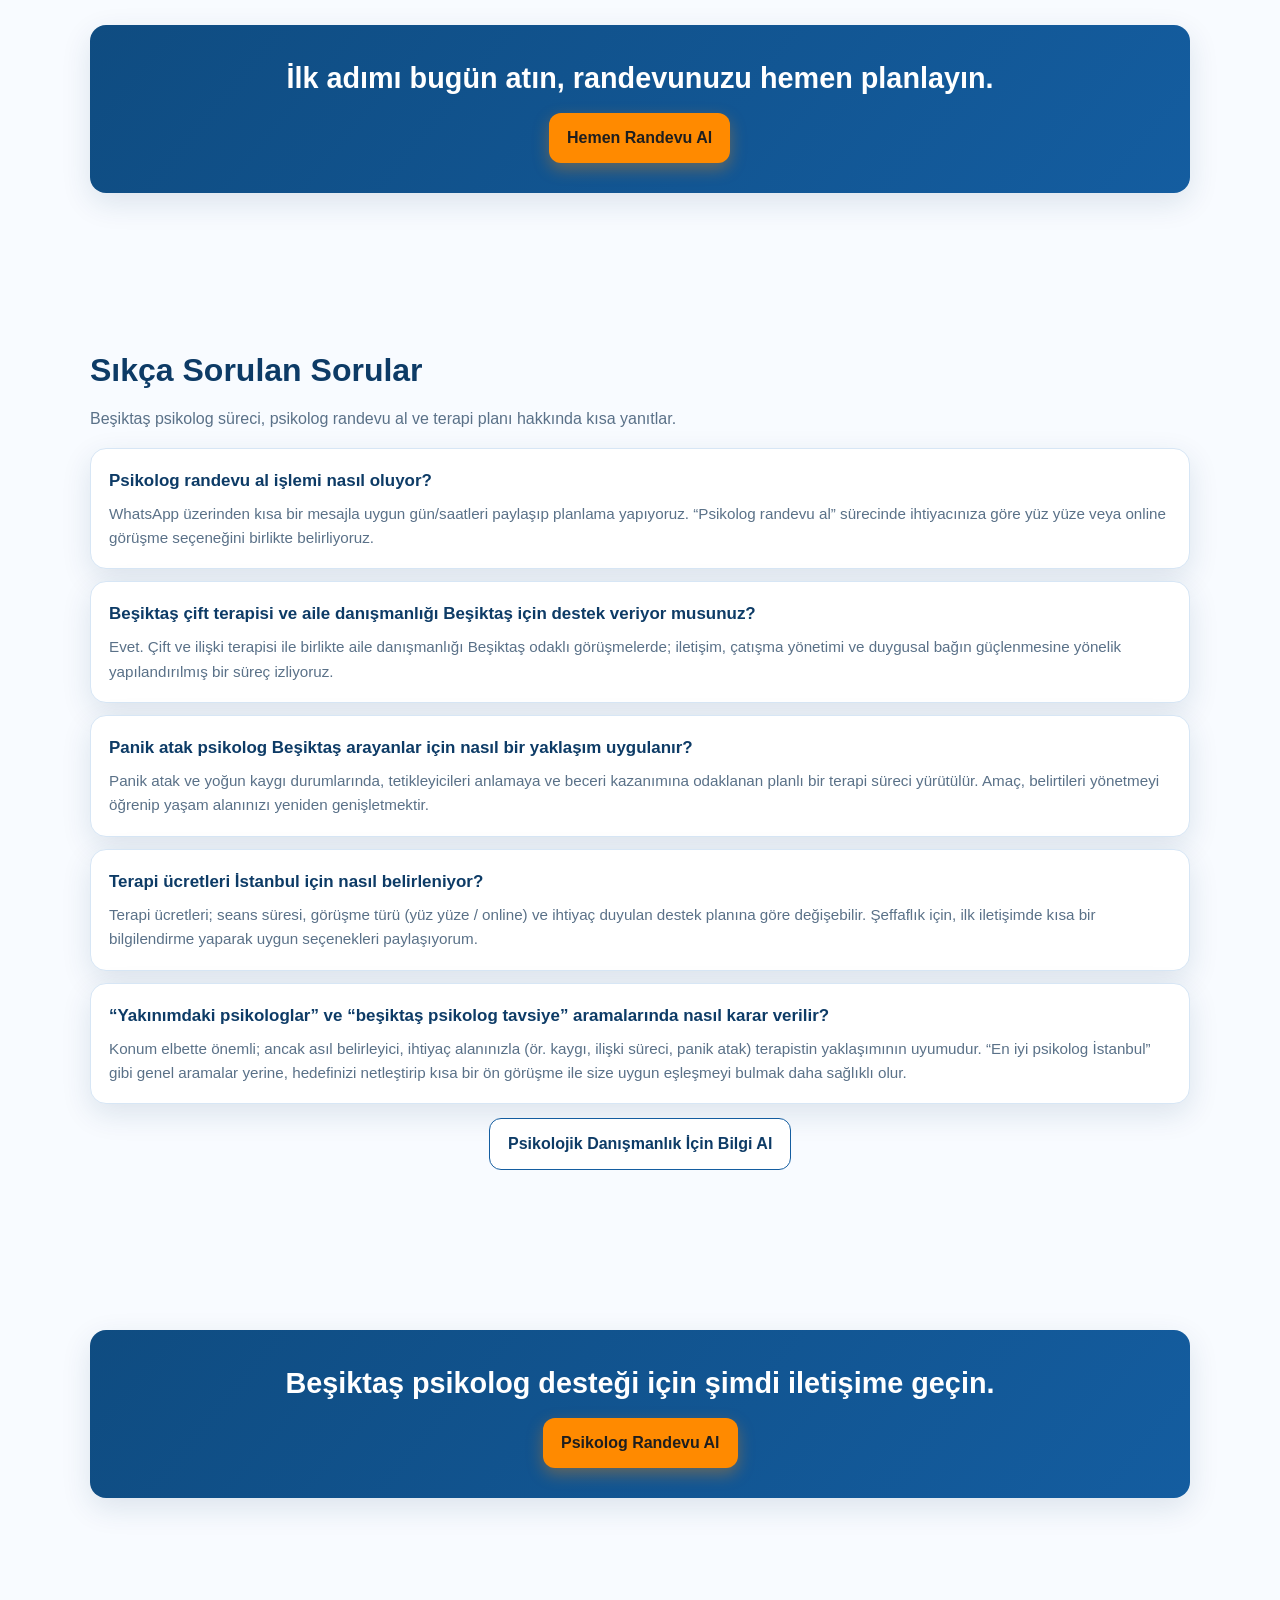
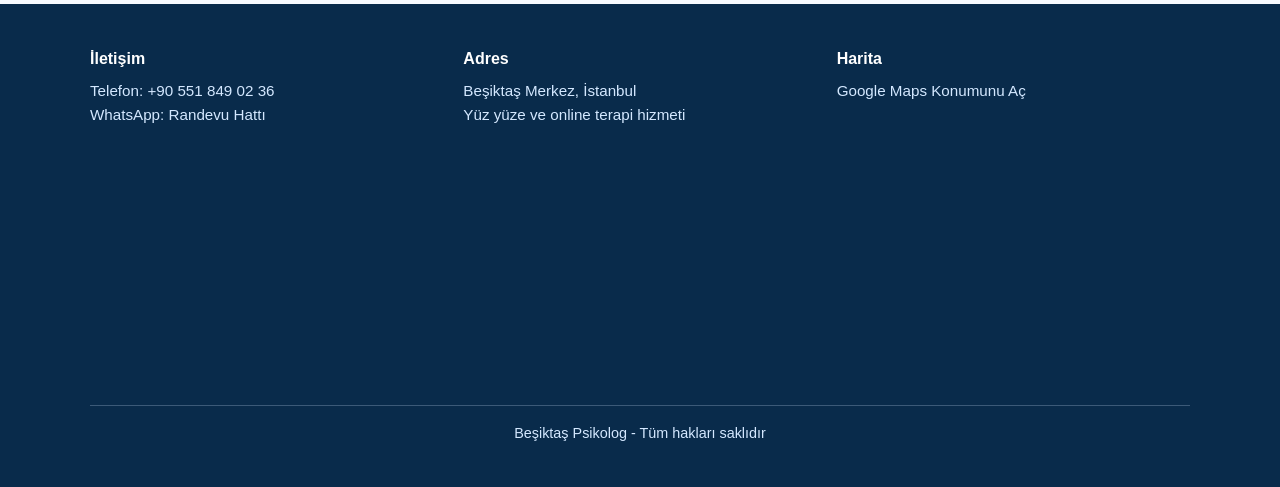
==== commit 0af76c91: "Update index.html" ====
--- a/index.html
+++ b/index.html
@@ -3,25 +3,25 @@
 <head>
   <meta charset="utf-8">
   <meta name="viewport" content="width=device-width, initial-scale=1">
-  <title>Beşiktaş Psikolog | Uzman Desteği ile Yeni Bir Başlangıç</title>
-  <meta name="description" content="Beşiktaş Psikolog hizmeti ile profesyonel terapi desteği alın. Psikolog randevu ve Beşiktaş terapi süreçlerinde güvenilir, etik ve bilimsel yaklaşım.">
+  <title>Beşiktaş Psikolog | Uzman Psikolog İstanbul & Online Psikolog Desteği</title>
+  <meta name="description" content="Beşiktaş Psikolog kliniğinde uzman psikolog İstanbul desteği alın. Online psikolog desteği ve yüz yüze görüşme seçenekleriyle psikolog randevu alarak güvenli bir terapi sürecine başlayın.">
   <meta name="keywords" content="Beşiktaş Psikolog, Psikolog Randevu, Beşiktaş Terapi">
   <meta name="author" content="Beşiktaş Psikolog">
   <meta name="robots" content="index,follow,max-image-preview:large">
   <meta name="theme-color" content="#0f4c81">
   <link rel="canonical" href="https://besiktaspsikolog.org/">
-  <link rel="icon" href="images/favicon.ico" sizes="any">
-  <link rel="icon" type="image/png" href="images/logo.png">
-  <link rel="apple-touch-icon" href="images/logo.png">
+  <link rel="icon" href="favicon.icon" sizes="any">
+  <link rel="icon" type="image/x-icon" href="favicon.ico">
+  <link rel="shortcut icon" href="favicon.icon">
   <meta property="og:type" content="website">
   <meta property="og:locale" content="tr_TR">
-  <meta property="og:title" content="Beşiktaş Psikolog | Uzman Desteği ile Yeni Bir Başlangıç">
-  <meta property="og:description" content="Beşiktaş'ta psikolog randevu ve terapi desteği. Güven veren, profesyonel ve danışan odaklı yaklaşım.">
+  <meta property="og:title" content="Beşiktaş Psikolog | Uzman Psikolog İstanbul & Online Psikolog Desteği">
+  <meta property="og:description" content="Beşiktaş'ta uzman psikolog desteği: online psikolog desteği veya yüz yüze görüşme. Psikolog randevu alarak güvenli bir terapi sürecine başlayın.">
   <meta property="og:url" content="https://besiktaspsikolog.org/">
   <meta property="og:image" content="images/profil.jpg">
   <meta name="twitter:card" content="summary_large_image">
-  <meta name="twitter:title" content="Beşiktaş Psikolog | Uzman Desteği ile Yeni Bir Başlangıç">
-  <meta name="twitter:description" content="Beşiktaş'ta profesyonel psikolog desteği için hemen iletişime geçin.">
+  <meta name="twitter:title" content="Beşiktaş Psikolog | Uzman Psikolog İstanbul & Online Psikolog Desteği">
+  <meta name="twitter:description" content="Beşiktaş'ta uzman psikolog desteği: online veya yüz yüze terapi. Psikolog randevu alarak hızlıca iletişime geçin.">
   <meta name="twitter:image" content="images/profil.jpg">
 
   <style>
@@ -373,7 +373,7 @@
       scrollbar-width: thin;
       scrollbar-color: #90b6dd #e9f2fb;
       -webkit-overflow-scrolling: touch;
-      touch-action: pan-x;
+      overscroll-behavior-x: contain;
     }
 
     .review {
@@ -502,29 +502,85 @@
   <script type="application/ld+json">
     {
       "@context": "https://schema.org",
-      "@type": "LocalBusiness",
-      "name": "Beşiktaş Psikolog",
-      "image": "https://besiktaspsikolog.org/images/profil.jpg",
-      "url": "https://besiktaspsikolog.org/",
-      "telephone": "+90 551 849 02 36",
-      "priceRange": "$$",
-      "address": {
-        "@type": "PostalAddress",
-        "streetAddress": "Beşiktaş Merkez",
-        "addressLocality": "İstanbul",
-        "addressRegion": "İstanbul",
-        "addressCountry": "TR"
-      },
-      "geo": {
-        "@type": "GeoCoordinates",
-        "latitude": "41.0439",
-        "longitude": "29.0094"
-      },
-      "areaServed": "Beşiktaş",
-      "description": "Beşiktaş'ta psikolog randevu ve terapi desteği sunan profesyonel danışmanlık hizmeti.",
-      "sameAs": [
-        "https://maps.app.goo.gl/UREmy2i7TNAJbgYdA",
-        "https://besiktaspsikolog.org/"
+      "@graph": [
+        {
+          "@type": "LocalBusiness",
+          "name": "Beşiktaş Psikolog",
+          "image": "https://besiktaspsikolog.org/images/profil.jpg",
+          "url": "https://besiktaspsikolog.org/",
+          "telephone": "+90 551 849 02 36",
+          "priceRange": "$$",
+          "address": {
+            "@type": "PostalAddress",
+            "streetAddress": "Beşiktaş Merkez",
+            "addressLocality": "İstanbul",
+            "addressRegion": "İstanbul",
+            "addressCountry": "TR"
+          },
+          "geo": {
+            "@type": "GeoCoordinates",
+            "latitude": "41.0439",
+            "longitude": "29.0094"
+          },
+          "areaServed": [
+            "Beşiktaş",
+            "Şişli",
+            "Nişantaşı",
+            "Kadıköy",
+            "Etiler",
+            "İstanbul"
+          ],
+          "description": "Beşiktaş'ta uzman psikolog desteği: yüz yüze terapi İstanbul ve online psikolog desteği seçenekleriyle psikolojik danışmanlık.",
+          "sameAs": [
+            "https://maps.app.goo.gl/UREmy2i7TNAJbgYdA",
+            "https://besiktaspsikolog.org/"
+          ]
+        },
+        {
+          "@type": "FAQPage",
+          "mainEntity": [
+            {
+              "@type": "Question",
+              "name": "Psikolog randevu al işlemi nasıl oluyor?",
+              "acceptedAnswer": {
+                "@type": "Answer",
+                "text": "WhatsApp üzerinden kısa bir mesajla uygun gün ve saatleri paylaşarak planlama yapılır. İhtiyacınıza göre yüz yüze veya online görüşme seçeneği birlikte belirlenir."
+              }
+            },
+            {
+              "@type": "Question",
+              "name": "Beşiktaş çift terapisi ve aile danışmanlığı Beşiktaş için destek veriyor musunuz?",
+              "acceptedAnswer": {
+                "@type": "Answer",
+                "text": "Evet. Çift ve ilişki terapisi ile birlikte aile danışmanlığı süreçlerinde iletişim, çatışma yönetimi ve duygusal bağın güçlenmesine yönelik yapılandırılmış bir plan izlenir."
+              }
+            },
+            {
+              "@type": "Question",
+              "name": "Panik atak psikolog Beşiktaş arayanlar için nasıl bir yaklaşım uygulanır?",
+              "acceptedAnswer": {
+                "@type": "Answer",
+                "text": "Panik atak ve yoğun kaygı durumlarında tetikleyicileri anlamaya ve beceri kazanımına odaklanan planlı bir terapi süreci yürütülür. Amaç, belirtileri yönetmeyi öğrenerek yaşam alanını yeniden genişletmektir."
+              }
+            },
+            {
+              "@type": "Question",
+              "name": "Terapi ücretleri İstanbul için nasıl belirleniyor?",
+              "acceptedAnswer": {
+                "@type": "Answer",
+                "text": "Terapi ücretleri; seans süresi, görüşme türü (yüz yüze veya online) ve ihtiyaç duyulan destek planına göre değişebilir. İlk iletişimde şeffaf bir bilgilendirme yapılarak uygun seçenekler paylaşılır."
+              }
+            },
+            {
+              "@type": "Question",
+              "name": "“Yakınımdaki psikologlar” ve “beşiktaş psikolog tavsiye” aramalarında nasıl karar verilir?",
+              "acceptedAnswer": {
+                "@type": "Answer",
+                "text": "Konum önemli olsa da asıl belirleyici; ihtiyaç alanınızla terapistin yaklaşımının uyumudur. Hedefi netleştirip kısa bir ön görüşme ile size uygun eşleşmeyi bulmak daha sağlıklı olur."
+              }
+            }
+          ]
+        }
       ]
     }
   </script>
@@ -551,16 +607,16 @@
         <div>
           <h1>Beşiktaş Psikolog | Uzman Desteği ile Yeni Bir Başlangıç</h1>
           <p class="lead">
-            Yaşamınızda denge, farkındalık ve iç huzur için bilimsel temelli terapi yaklaşımıyla yanınızdayım.
-            Beşiktaş'ta güven veren bir ortamda psikolojik destek alın.
+            Beşiktaş'ta uzman psikolog desteği ile; kaygı, stres, ilişki sorunları ve panik atak gibi konularda bilimsel temelli terapi süreci sunuyorum.
+            İstanbul içinde Şişli, Nişantaşı, Kadıköy ve Etiler’e yakın konum avantajıyla; ister yüz yüze ister online psikolog desteği ile güvenli bir şekilde ilerleyebilirsiniz.
           </p>
           <div class="hero-actions">
-            <a class="btn btn-cta" href="https://wa.me/905518490236?text=Merhaba,%20bilgi%20almak%20istiyorum" target="_blank" rel="noopener">WhatsApp'tan Randevu Al</a>
+            <a class="btn btn-cta" href="https://wa.me/905518490236?text=Merhaba,%20bilgi%20almak%20istiyorum" target="_blank" rel="noopener">Psikolog Randevu Al (WhatsApp)</a>
             <a class="btn btn-outline" href="#hakkimda">Hakkımda</a>
           </div>
         </div>
         <aside class="hero-card" aria-label="Öne çıkan bilgiler">
-          <h2>Beşiktaş Terapi ve Psikolog Randevu</h2>
+          <h2>Beşiktaş Klinik Psikolog ile Psikolojik Danışmanlık</h2>
           <ul class="services-list">
             <li>Bireysel Terapi</li>
             <li>Kaygı ve Anksiyete</li>
@@ -598,8 +654,8 @@
 
     <section class="section services-section" id="hizmetler">
       <div class="container">
-        <h2 class="section-title">Size Nasıl Yardımcı Olabilirim?</h2>
-        <p class="section-text">Süreç boyunca ihtiyaçlarınıza uygun, sade ve etkili bir destek planı oluşturuyorum.</p>
+        <h2 class="section-title">Size Nasıl Yardımcı Olabilirim? (Beşiktaş Klinik Psikolog)</h2>
+        <p class="section-text">Beşiktaş'ta psikolojik danışmanlık sürecinde; yüz yüze terapi İstanbul seçenekleri ve online psikolog desteği ile size uygun bir plan oluşturuyorum.</p>
         <div class="services-grid">
           <article class="service-card">
             <div class="service-icon" aria-hidden="true">
@@ -634,17 +690,19 @@
             <a class="service-action" href="https://wa.me/905518490236?text=Merhaba,%20bilgi%20almak%20istiyorum" target="_blank" rel="noopener">Bilgi Al</a>
           </article>
         </div>
+        <div class="bio-card" style="margin-top:16px;padding:18px;">
+          <h3 style="margin:0 0 8px;color:var(--blue-900);font-size:1.06rem;">Hizmet Alanları (Yakın Bölgeler)</h3>
+          <p style="margin:0;color:var(--muted);font-size:0.95rem;">
+            Beşiktaş merkezli hizmet veriyorum; Şişli psikolog, Nişantaşı psikolog, Kadıköy psikolog ve Etiler psikolog aramalarında konum olarak yakın bir noktadayım.
+            İstanbul uzman psikolog / uzman psikolog İstanbul desteği arayan danışanlar için yüz yüze terapi İstanbul ve online psikolog desteği seçenekleri sunuyorum.
+          </p>
+          <p style="margin:10px 0 0;color:var(--muted);font-size:0.95rem;">
+            Beşiktaş yetişkin terapisi, psikolojik danışmanlık Beşiktaş ve beşiktaş psikolojik destek aramalarında, ihtiyaçlarınıza uygun yapılandırılmış bir süreç planlıyoruz.
+            Bazı danışanlar “psikolog doktoru beşiktaş” ya da “beşiktaş klinik psikolog” şeklinde de arayabiliyor; doğru eşleşme için hedefiniz ve beklentiniz üzerinden netleştiriyoruz.
+          </p>
+        </div>
         <div class="center">
-          <a class="btn btn-cta" href="https://wa.me/905518490236?text=Merhaba,%20bilgi%20almak%20istiyorum" target="_blank" rel="noopener">Hemen Bilgi Al</a>
-        </div>
-      </div>
-    </section>
-
-    <section class="section" aria-label="Randevu çağrısı">
-      <div class="container">
-        <div class="cta-band">
-          <h3>İlk adımı bugün atın, randevunuzu hemen planlayın.</h3>
-          <a class="btn btn-cta" href="https://wa.me/905518490236?text=Merhaba,%20bilgi%20almak%20istiyorum" target="_blank" rel="noopener">Randevu Al</a>
+          <a class="btn btn-cta" href="https://wa.me/905518490236?text=Merhaba,%20bilgi%20almak%20istiyorum" target="_blank" rel="noopener">Yakınımdaki Psikologlar: Hemen Randevu Al</a>
         </div>
       </div>
     </section>
@@ -723,11 +781,60 @@
       </div>
     </section>
 
+    <section class="section" aria-label="Randevu çağrısı">
+      <div class="container">
+        <div class="cta-band">
+          <h3>İlk adımı bugün atın, randevunuzu hemen planlayın.</h3>
+          <a class="btn btn-cta" href="https://wa.me/905518490236?text=Merhaba,%20bilgi%20almak%20istiyorum" target="_blank" rel="noopener">Hemen Randevu Al</a>
+        </div>
+      </div>
+    </section>
+
+    <section class="section" id="sss" aria-label="Sıkça Sorulan Sorular">
+      <div class="container">
+        <h2 class="section-title">Sıkça Sorulan Sorular</h2>
+        <p class="section-text">Beşiktaş psikolog süreci, psikolog randevu al ve terapi planı hakkında kısa yanıtlar.</p>
+        <div class="bio-card" style="margin-top:16px;padding:18px;">
+          <h3 style="margin:0 0 8px;color:var(--blue-900);font-size:1.06rem;">Psikolog randevu al işlemi nasıl oluyor?</h3>
+          <p style="margin:0;color:var(--muted);font-size:0.95rem;">
+            WhatsApp üzerinden kısa bir mesajla uygun gün/saatleri paylaşıp planlama yapıyoruz. “Psikolog randevu al” sürecinde ihtiyacınıza göre yüz yüze veya online görüşme seçeneğini birlikte belirliyoruz.
+          </p>
+        </div>
+        <div class="bio-card" style="margin-top:12px;padding:18px;">
+          <h3 style="margin:0 0 8px;color:var(--blue-900);font-size:1.06rem;">Beşiktaş çift terapisi ve aile danışmanlığı Beşiktaş için destek veriyor musunuz?</h3>
+          <p style="margin:0;color:var(--muted);font-size:0.95rem;">
+            Evet. Çift ve ilişki terapisi ile birlikte aile danışmanlığı Beşiktaş odaklı görüşmelerde; iletişim, çatışma yönetimi ve duygusal bağın güçlenmesine yönelik yapılandırılmış bir süreç izliyoruz.
+          </p>
+        </div>
+        <div class="bio-card" style="margin-top:12px;padding:18px;">
+          <h3 style="margin:0 0 8px;color:var(--blue-900);font-size:1.06rem;">Panik atak psikolog Beşiktaş arayanlar için nasıl bir yaklaşım uygulanır?</h3>
+          <p style="margin:0;color:var(--muted);font-size:0.95rem;">
+            Panik atak ve yoğun kaygı durumlarında, tetikleyicileri anlamaya ve beceri kazanımına odaklanan planlı bir terapi süreci yürütülür. Amaç, belirtileri yönetmeyi öğrenip yaşam alanınızı yeniden genişletmektir.
+          </p>
+        </div>
+        <div class="bio-card" style="margin-top:12px;padding:18px;">
+          <h3 style="margin:0 0 8px;color:var(--blue-900);font-size:1.06rem;">Terapi ücretleri İstanbul için nasıl belirleniyor?</h3>
+          <p style="margin:0;color:var(--muted);font-size:0.95rem;">
+            Terapi ücretleri; seans süresi, görüşme türü (yüz yüze / online) ve ihtiyaç duyulan destek planına göre değişebilir. Şeffaflık için, ilk iletişimde kısa bir bilgilendirme yaparak uygun seçenekleri paylaşıyorum.
+          </p>
+        </div>
+        <div class="bio-card" style="margin-top:12px;padding:18px;">
+          <h3 style="margin:0 0 8px;color:var(--blue-900);font-size:1.06rem;">“Yakınımdaki psikologlar” ve “beşiktaş psikolog tavsiye” aramalarında nasıl karar verilir?</h3>
+          <p style="margin:0;color:var(--muted);font-size:0.95rem;">
+            Konum elbette önemli; ancak asıl belirleyici, ihtiyaç alanınızla (ör. kaygı, ilişki süreci, panik atak) terapistin yaklaşımının uyumudur. “En iyi psikolog İstanbul” gibi genel aramalar yerine, hedefinizi netleştirip kısa bir ön görüşme ile size uygun eşleşmeyi bulmak daha sağlıklı olur.
+          </p>
+        </div>
+        <div class="center">
+          <a class="btn btn-outline" href="https://wa.me/905518490236?text=Merhaba,%20bilgi%20almak%20istiyorum" target="_blank" rel="noopener">Psikolojik Danışmanlık İçin Bilgi Al</a>
+        </div>
+      </div>
+    </section>
+
     <section class="section" aria-label="Son randevu çağrısı">
       <div class="container">
         <div class="cta-band">
           <h3>Beşiktaş psikolog desteği için şimdi iletişime geçin.</h3>
-          <a class="btn btn-cta" href="https://wa.me/905518490236?text=Merhaba,%20bilgi%20almak%20istiyorum" target="_blank" rel="noopener">Randevu Al</a>
+          <a class="btn btn-cta" href="https://wa.me/905518490236?text=Merhaba,%20bilgi%20almak%20istiyorum" target="_blank" rel="noopener">Psikolog Randevu Al</a>
         </div>
       </div>
     </section>
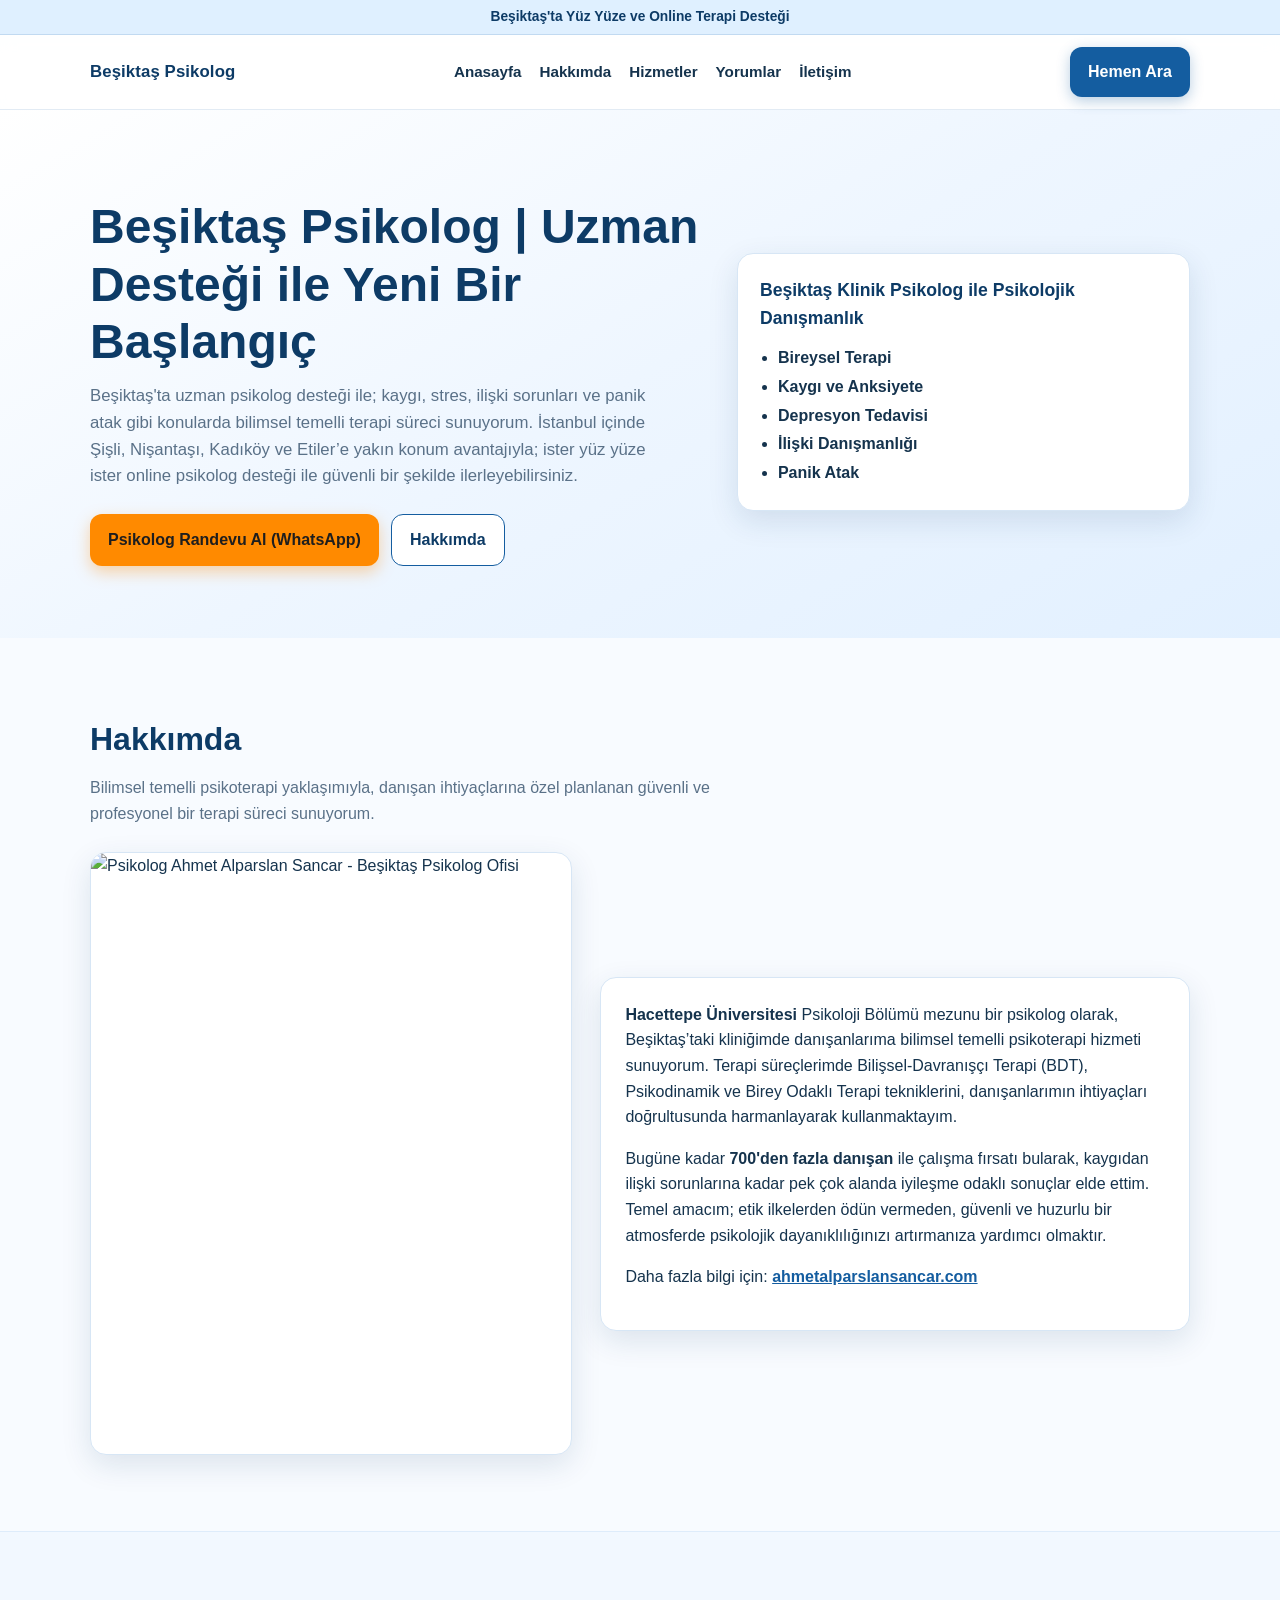
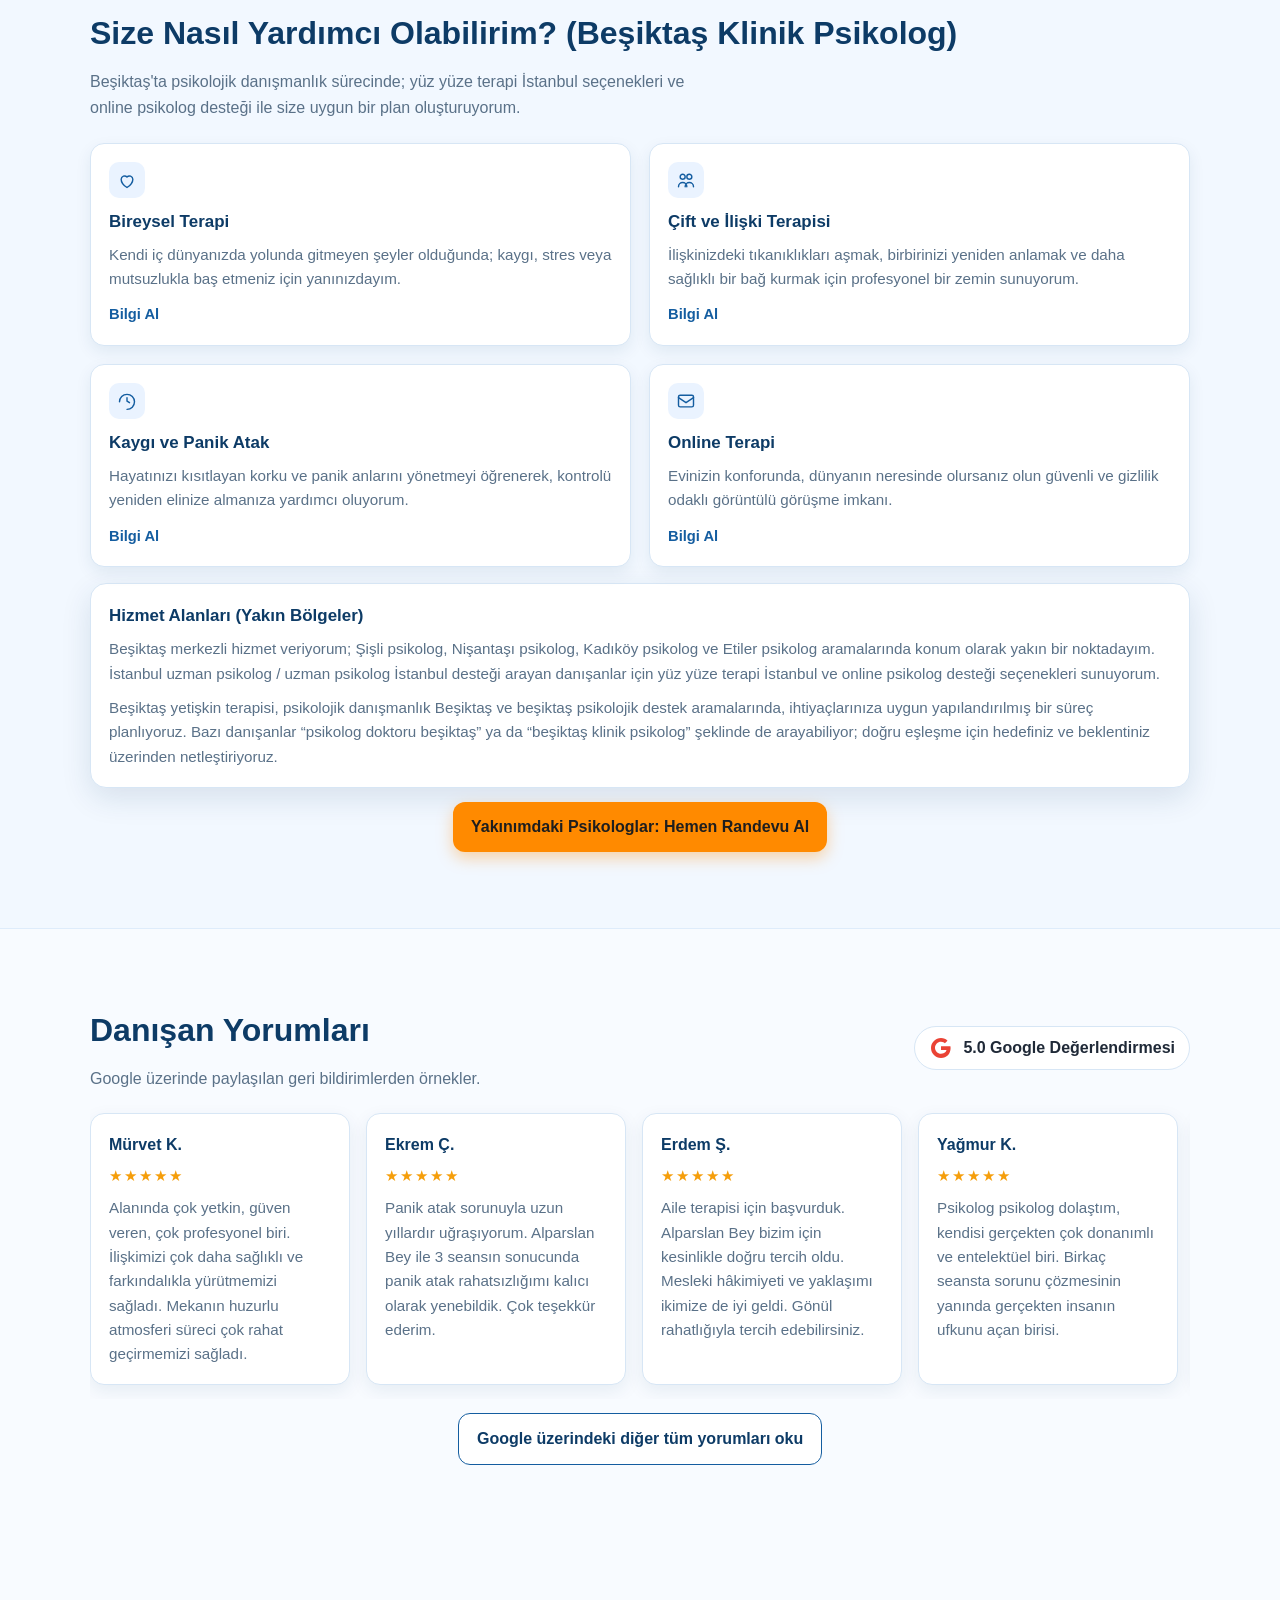
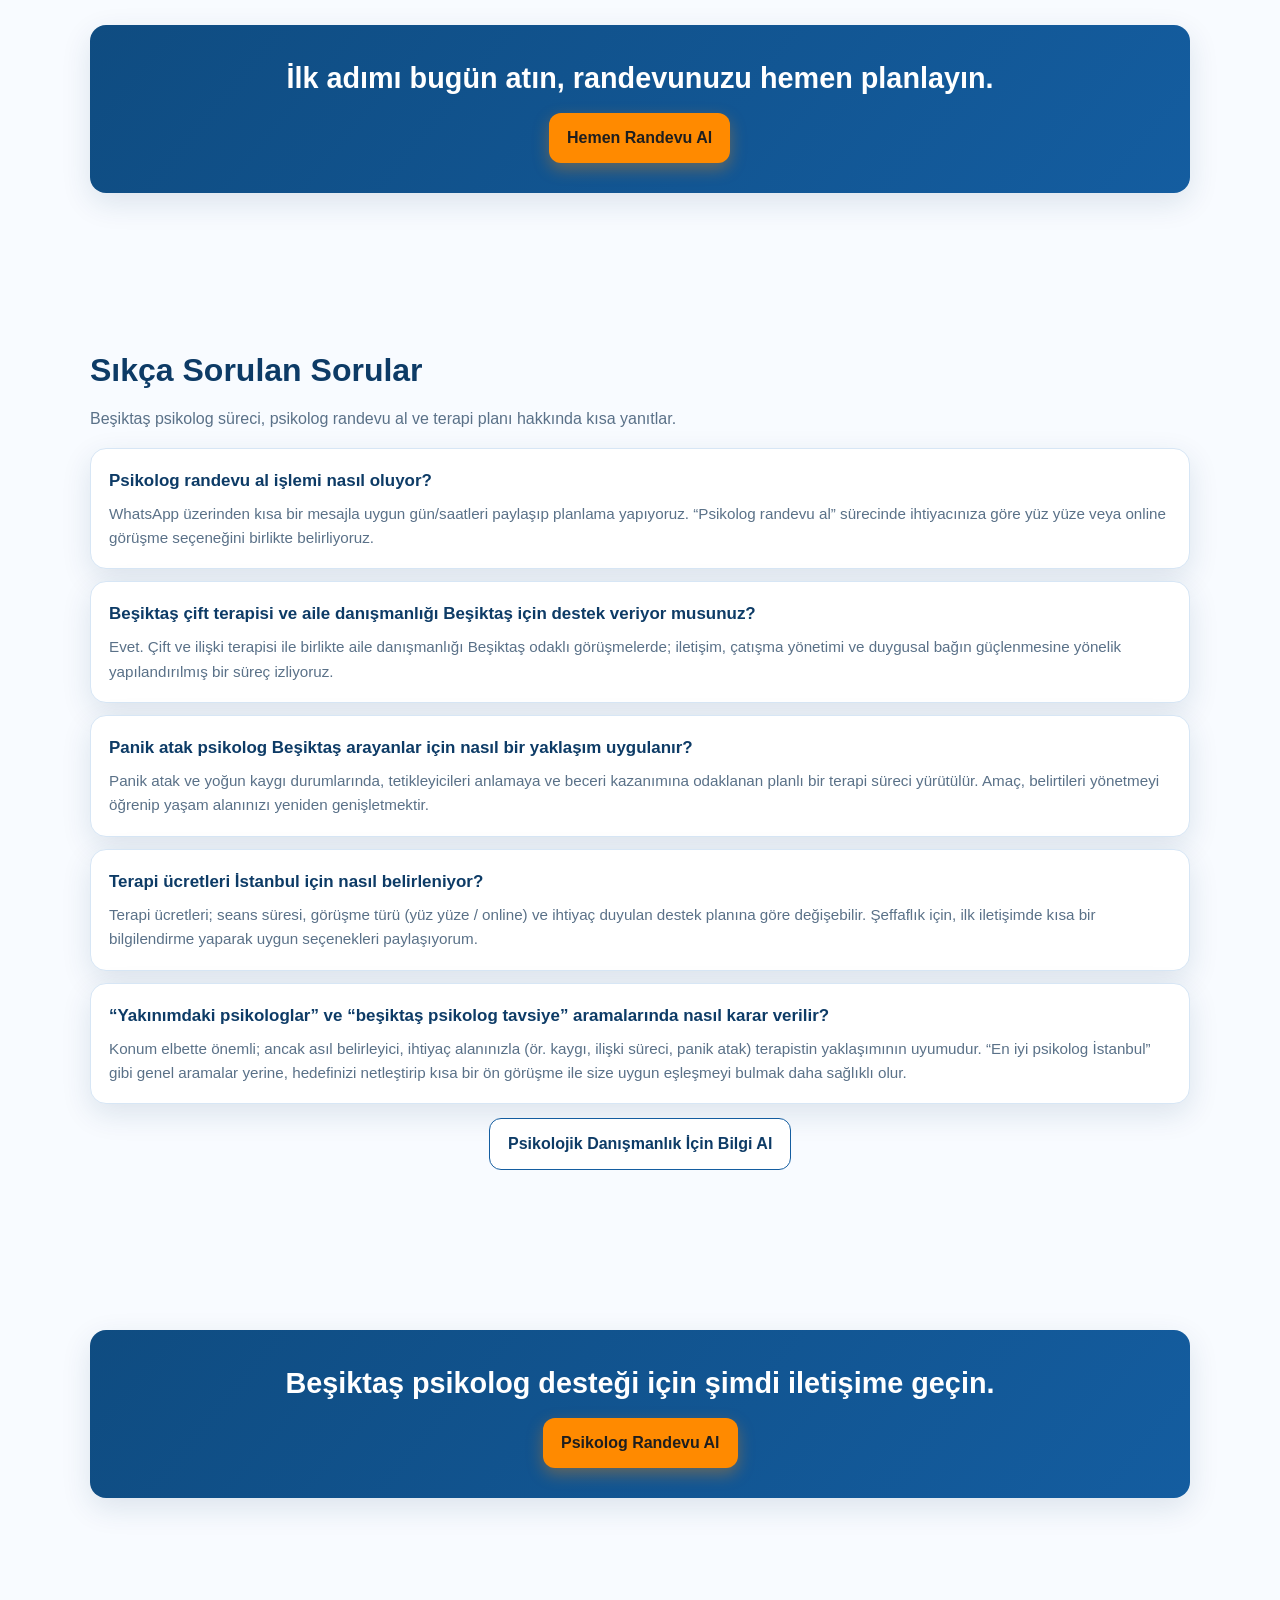
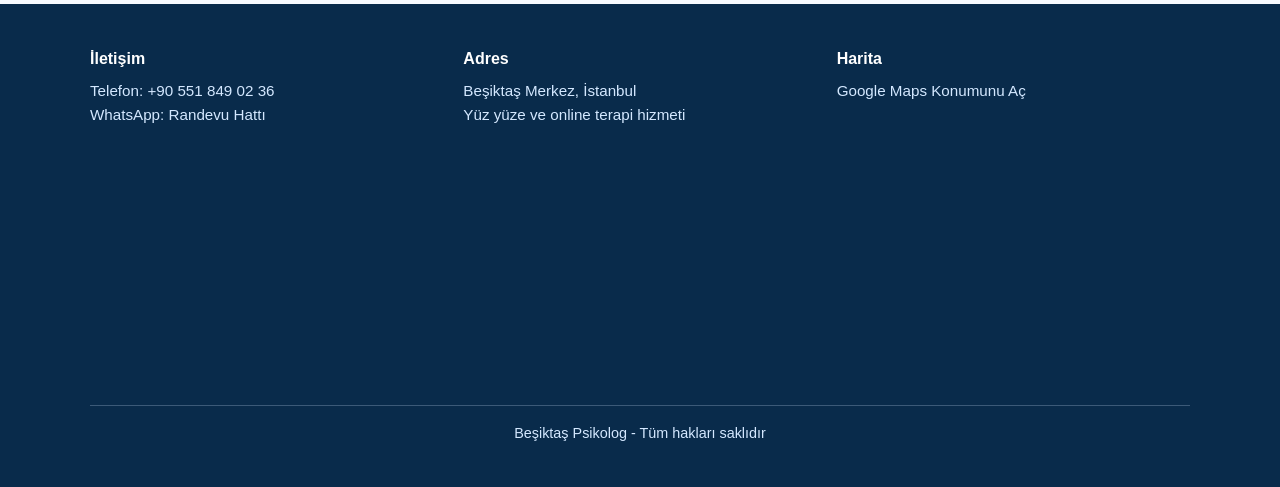
==== commit 89c08f3d: "Update index.html" ====
--- a/index.html
+++ b/index.html
@@ -18,11 +18,11 @@
   <meta property="og:title" content="Beşiktaş Psikolog | Uzman Psikolog İstanbul & Online Psikolog Desteği">
   <meta property="og:description" content="Beşiktaş'ta uzman psikolog desteği: online psikolog desteği veya yüz yüze görüşme. Psikolog randevu alarak güvenli bir terapi sürecine başlayın.">
   <meta property="og:url" content="https://besiktaspsikolog.org/">
-  <meta property="og:image" content="images/profil.jpg">
+  <meta property="og:image" content="images/profil.webp">
   <meta name="twitter:card" content="summary_large_image">
   <meta name="twitter:title" content="Beşiktaş Psikolog | Uzman Psikolog İstanbul & Online Psikolog Desteği">
   <meta name="twitter:description" content="Beşiktaş'ta uzman psikolog desteği: online veya yüz yüze terapi. Psikolog randevu alarak hızlıca iletişime geçin.">
-  <meta name="twitter:image" content="images/profil.jpg">
+  <meta name="twitter:image" content="images/profil.webp">
 
   <style>
     :root {
@@ -506,7 +506,7 @@
         {
           "@type": "LocalBusiness",
           "name": "Beşiktaş Psikolog",
-          "image": "https://besiktaspsikolog.org/images/profil.jpg",
+          "image": "https://besiktaspsikolog.org/images/profil.webp",
           "url": "https://besiktaspsikolog.org/",
           "telephone": "+90 551 849 02 36",
           "priceRange": "$$",
@@ -634,7 +634,7 @@
         <p class="section-text">Bilimsel temelli psikoterapi yaklaşımıyla, danışan ihtiyaçlarına özel planlanan güvenli ve profesyonel bir terapi süreci sunuyorum.</p>
         <div class="about-grid">
           <figure class="photo-card">
-            <img src="images/profil.jpg" loading="lazy" decoding="async" alt="Psikolog Ahmet Alparslan Sancar - Beşiktaş Psikolog Ofisi">
+            <img src="images/profil.webp" loading="lazy" decoding="async" alt="Psikolog Ahmet Alparslan Sancar - Beşiktaş Psikolog Ofisi">
           </figure>
           <article class="bio-card">
             <p>
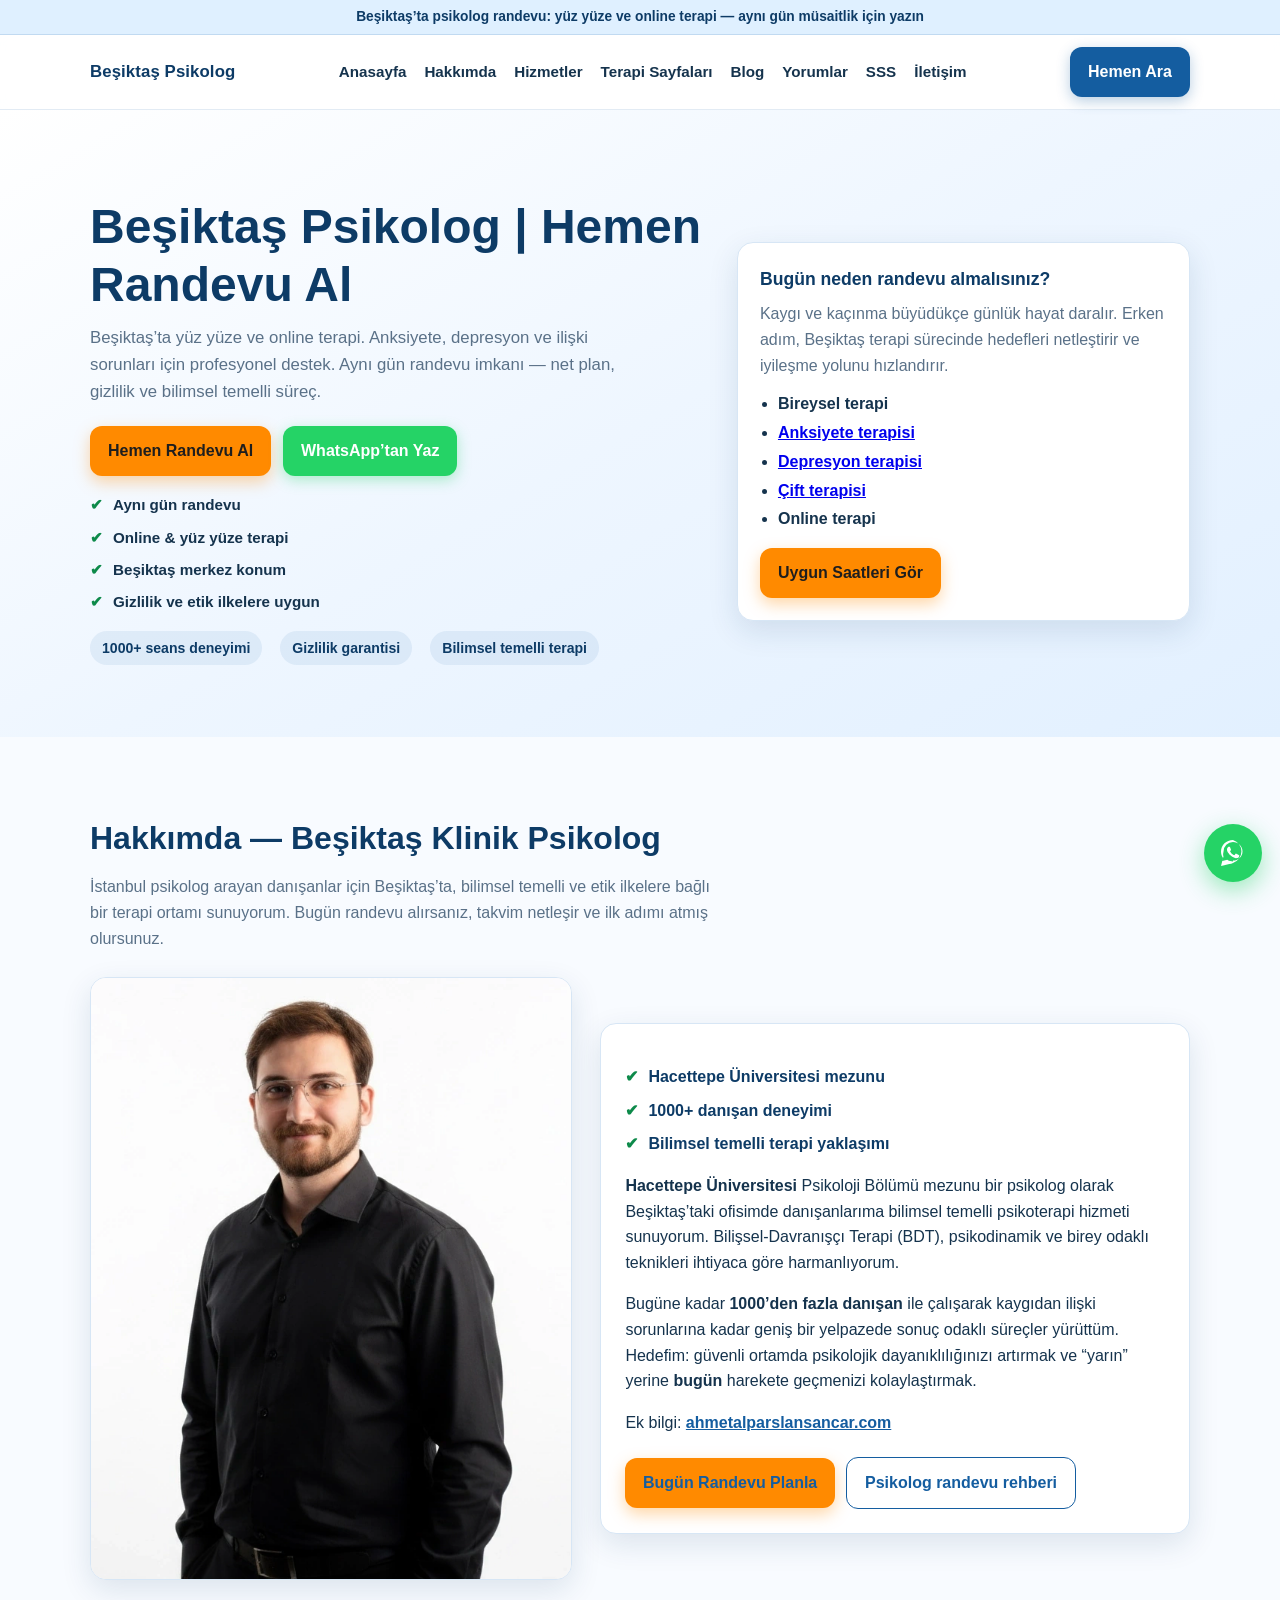
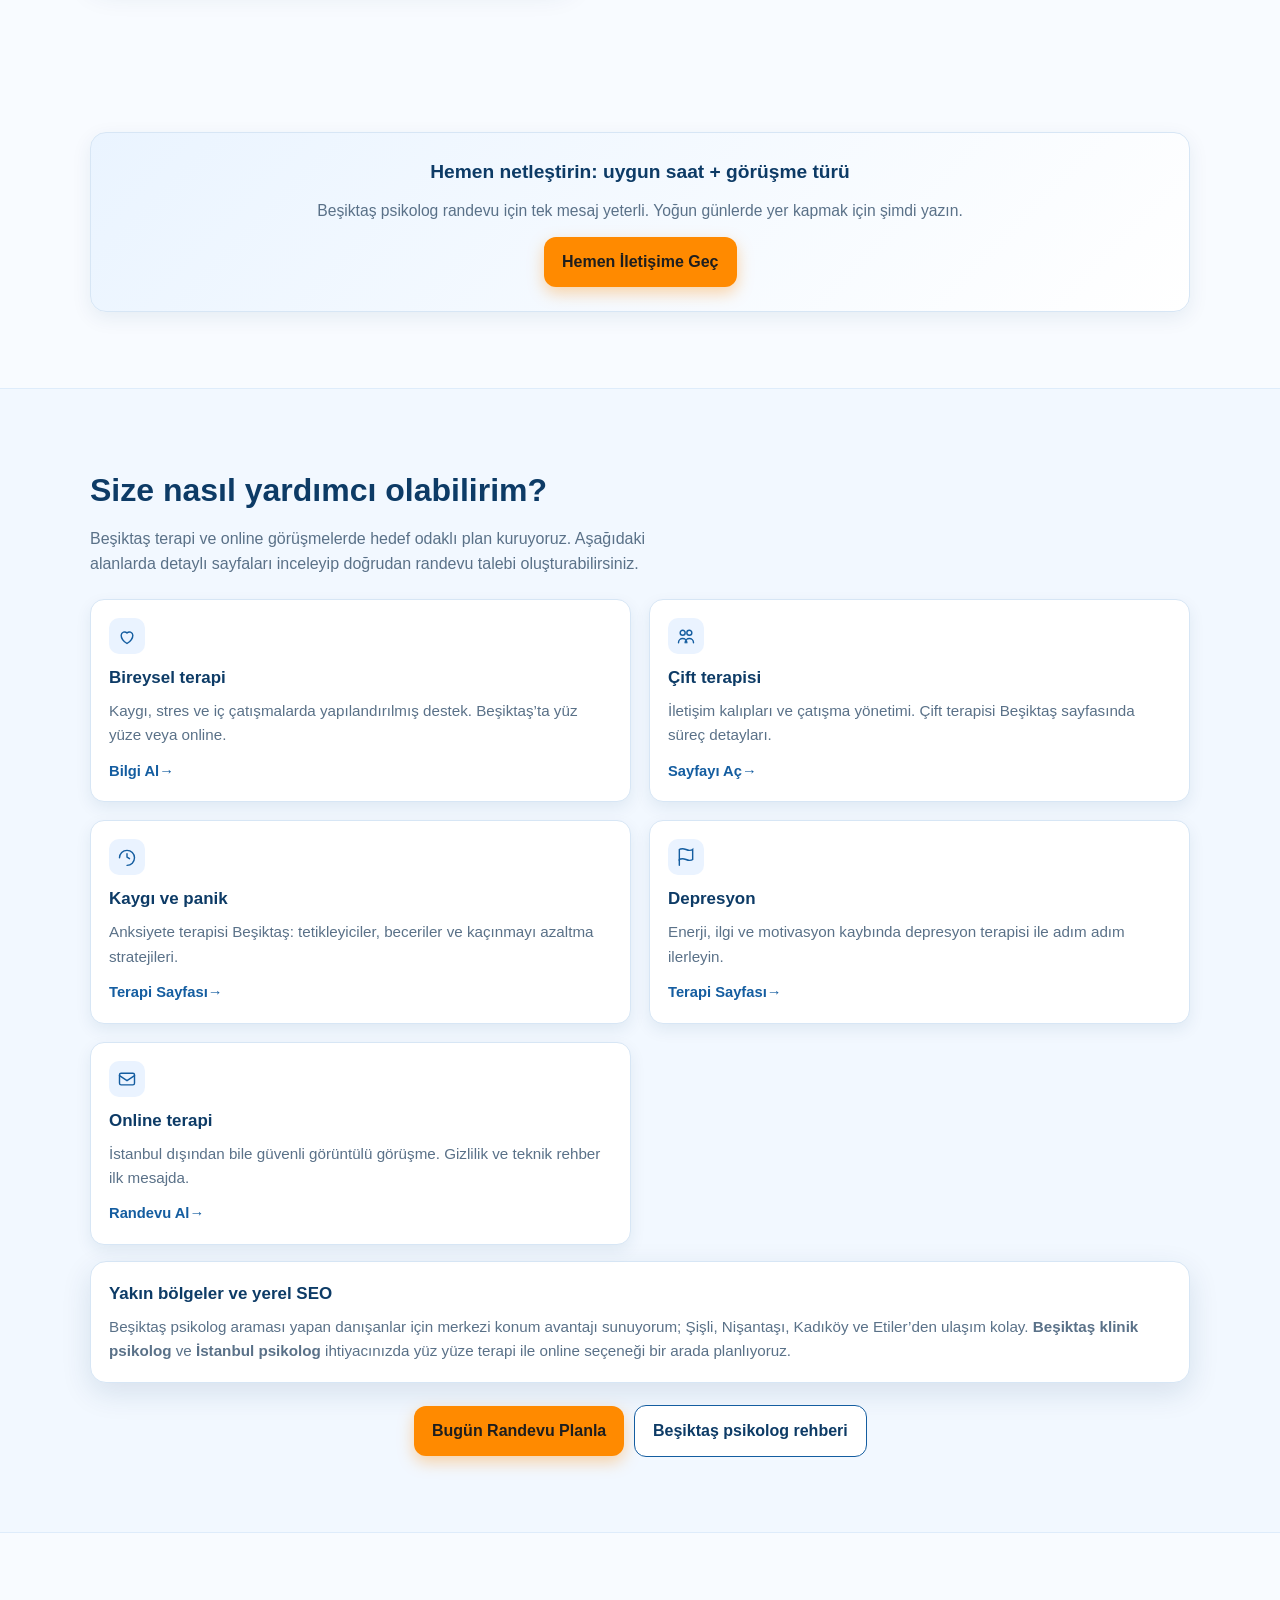
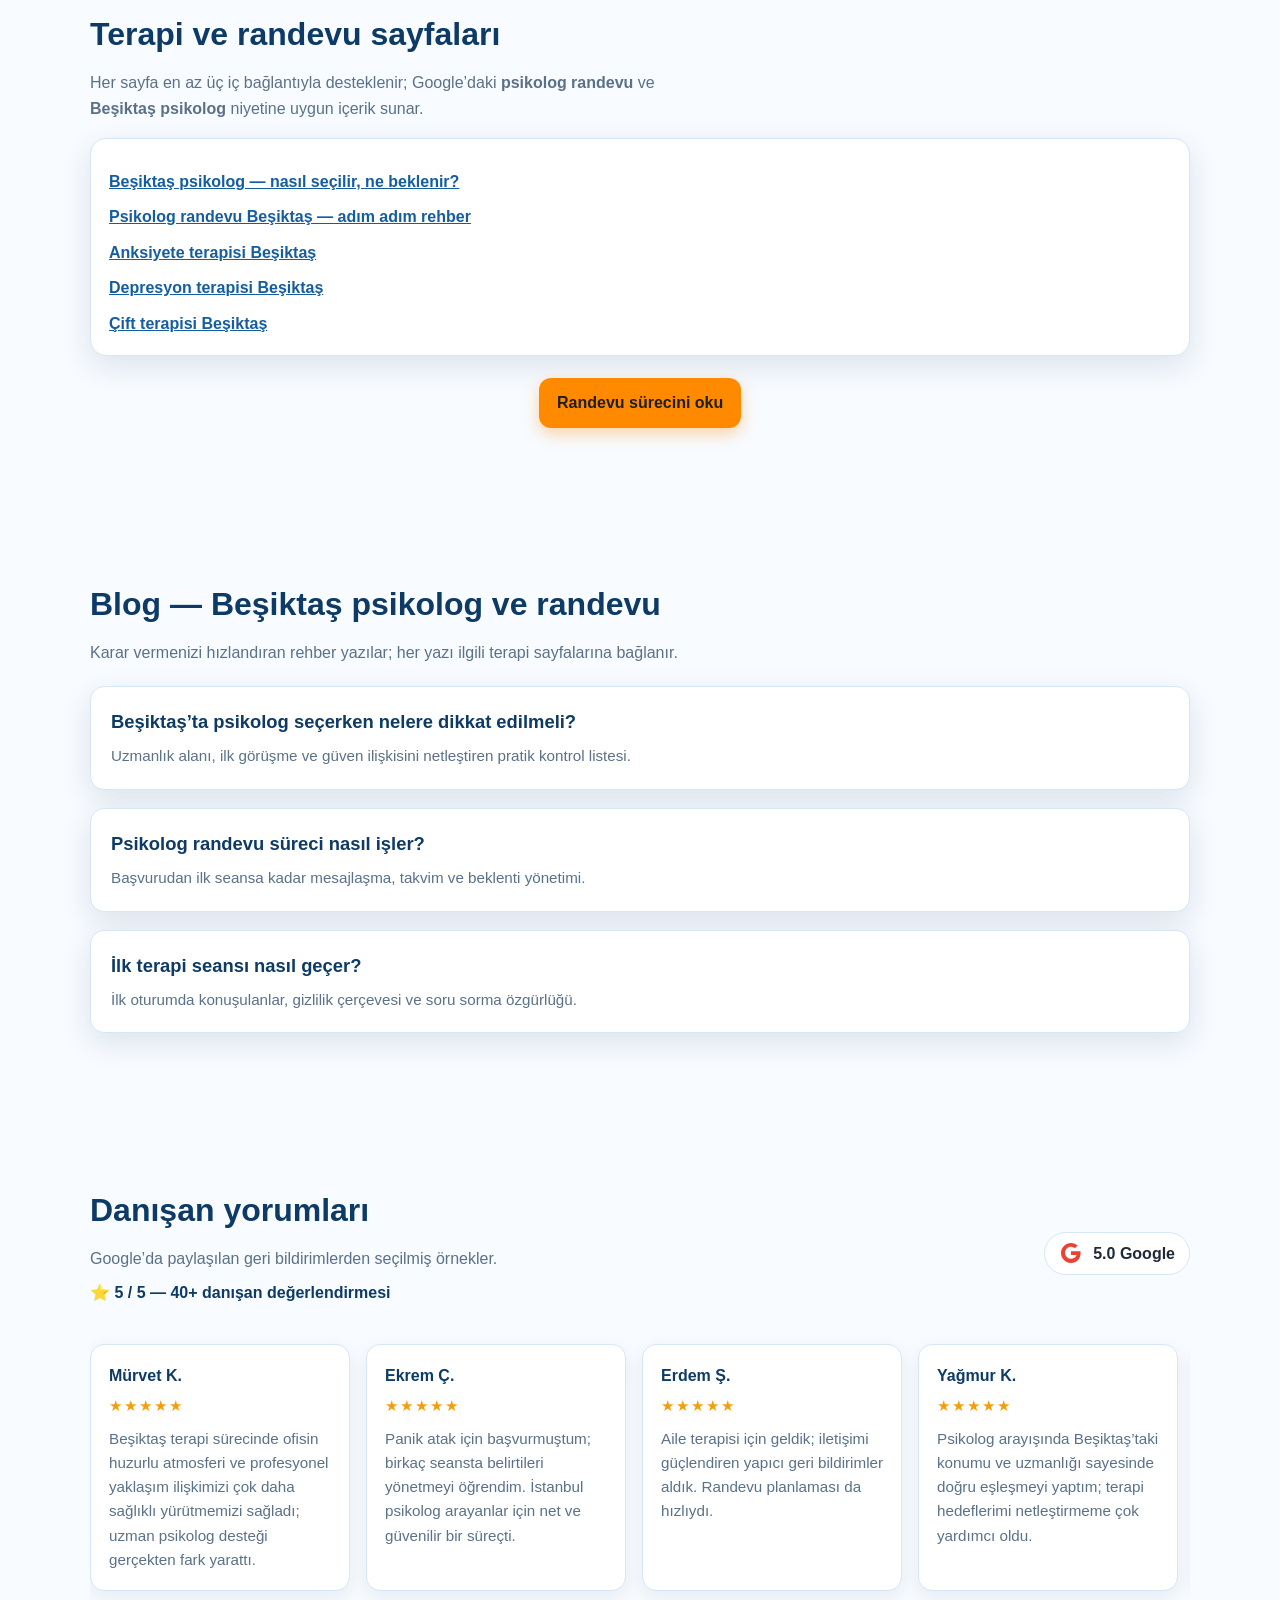
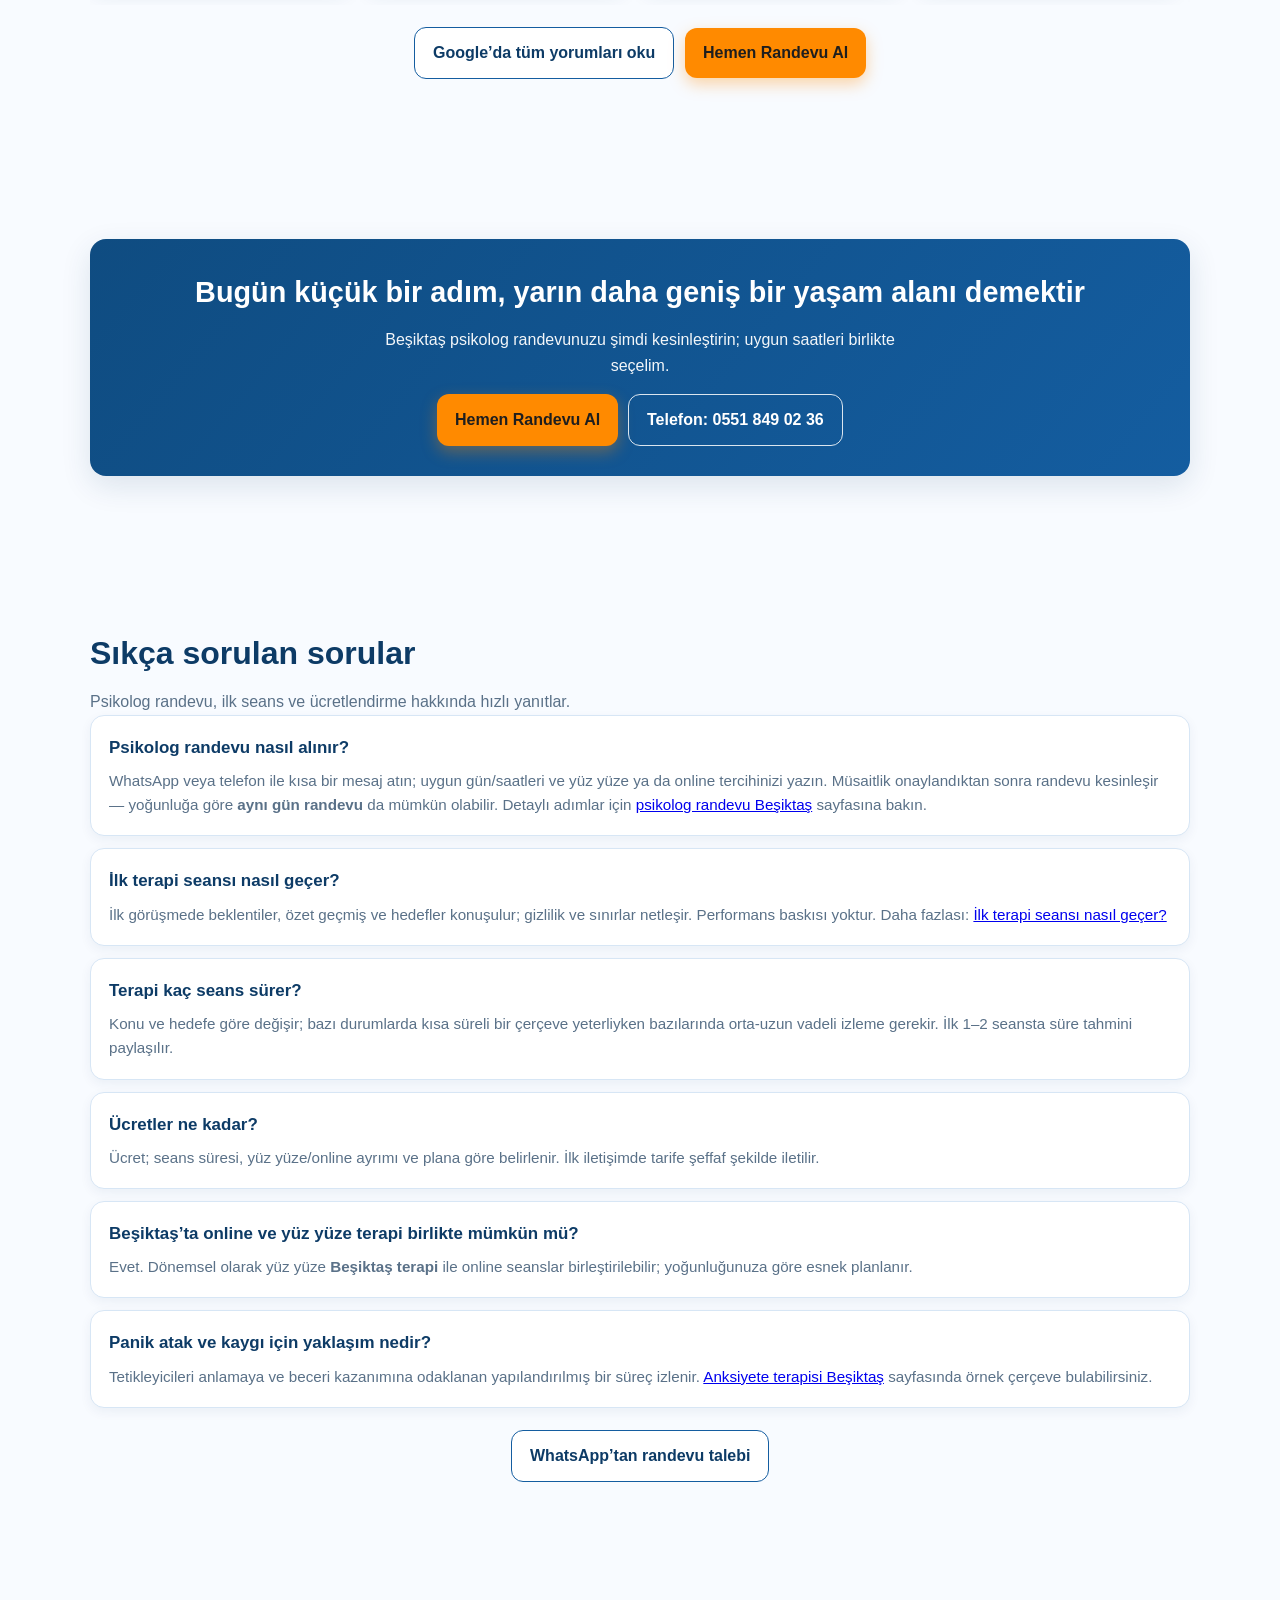
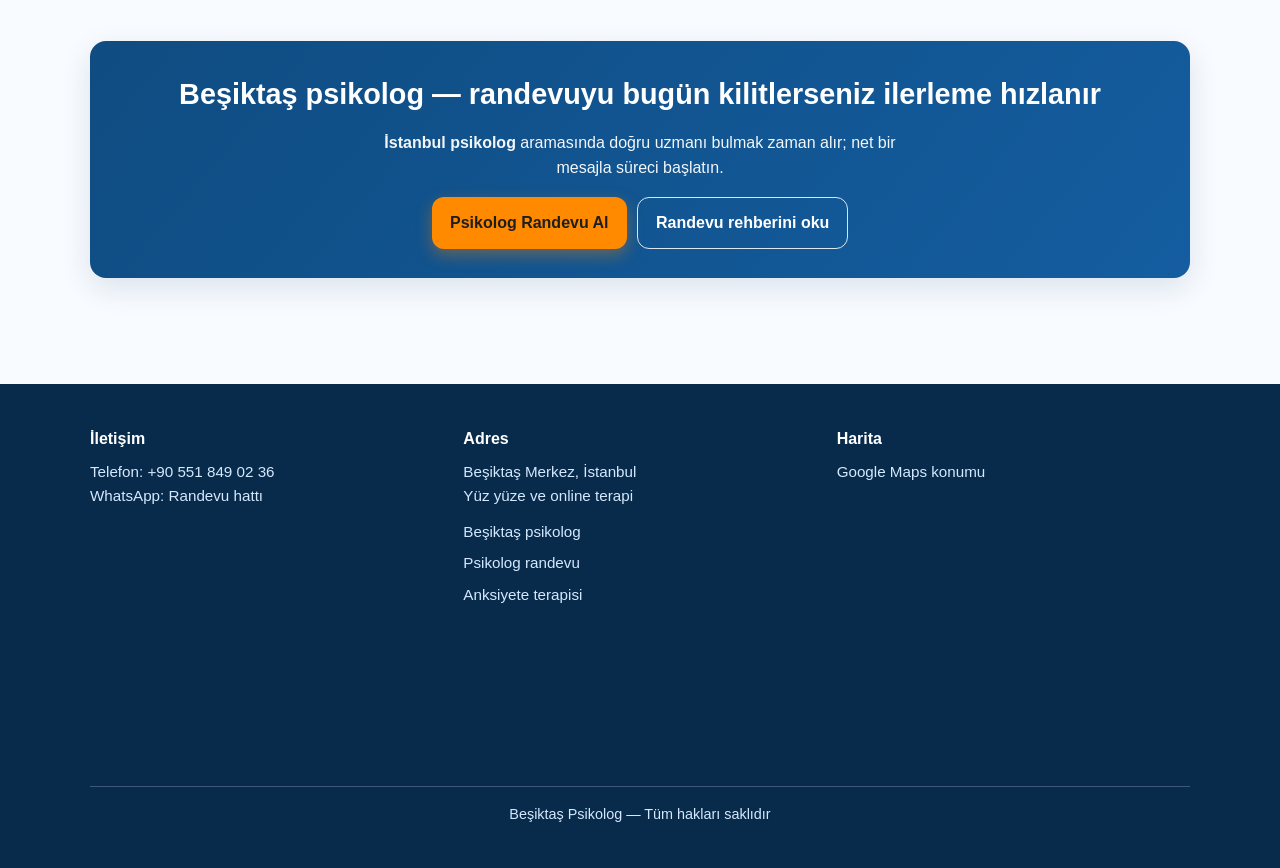
==== commit 08d1b535: "SEO ve dönüşüm odaklı site güncellemesi: açılış sayfaları, blog, şema ve ortak CSS. Co-authored-by: " ====
--- a/index.html
+++ b/index.html
@@ -1,872 +1,520 @@
-<!doctype html>
-<html lang="tr">
-<head>
-  <meta charset="utf-8">
-  <meta name="viewport" content="width=device-width, initial-scale=1">
-  <title>Beşiktaş Psikolog | Uzman Psikolog İstanbul & Online Psikolog Desteği</title>
-  <meta name="description" content="Beşiktaş Psikolog kliniğinde uzman psikolog İstanbul desteği alın. Online psikolog desteği ve yüz yüze görüşme seçenekleriyle psikolog randevu alarak güvenli bir terapi sürecine başlayın.">
-  <meta name="keywords" content="Beşiktaş Psikolog, Psikolog Randevu, Beşiktaş Terapi">
-  <meta name="author" content="Beşiktaş Psikolog">
-  <meta name="robots" content="index,follow,max-image-preview:large">
-  <meta name="theme-color" content="#0f4c81">
-  <link rel="canonical" href="https://besiktaspsikolog.org/">
-  <link rel="icon" href="favicon.icon" sizes="any">
-  <link rel="icon" type="image/x-icon" href="favicon.ico">
-  <link rel="shortcut icon" href="favicon.icon">
-  <meta property="og:type" content="website">
-  <meta property="og:locale" content="tr_TR">
-  <meta property="og:title" content="Beşiktaş Psikolog | Uzman Psikolog İstanbul & Online Psikolog Desteği">
-  <meta property="og:description" content="Beşiktaş'ta uzman psikolog desteği: online psikolog desteği veya yüz yüze görüşme. Psikolog randevu alarak güvenli bir terapi sürecine başlayın.">
-  <meta property="og:url" content="https://besiktaspsikolog.org/">
-  <meta property="og:image" content="images/profil.webp">
-  <meta name="twitter:card" content="summary_large_image">
-  <meta name="twitter:title" content="Beşiktaş Psikolog | Uzman Psikolog İstanbul & Online Psikolog Desteği">
-  <meta name="twitter:description" content="Beşiktaş'ta uzman psikolog desteği: online veya yüz yüze terapi. Psikolog randevu alarak hızlıca iletişime geçin.">
-  <meta name="twitter:image" content="images/profil.webp">
-
-  <style>
-    :root {
-      --blue-900: #0d3b66;
-      --blue-700: #145da0;
-      --blue-100: #eaf4ff;
-      --white: #ffffff;
-      --text: #15334d;
-      --muted: #5a7188;
-      --cta: #ff8a00;
-      --cta-hover: #e57900;
-      --border: #d7e6f5;
-      --shadow: 0 10px 30px rgba(13, 59, 102, 0.12);
-      --radius: 16px;
-    }
-
-    * {
-      box-sizing: border-box;
-    }
-
-    html {
-      scroll-behavior: smooth;
-    }
-
-    body {
-      margin: 0;
-      font-family: "Segoe UI", Roboto, Arial, sans-serif;
-      color: var(--text);
-      background: #f8fbff;
-      line-height: 1.6;
-      text-rendering: optimizeLegibility;
-      -webkit-font-smoothing: antialiased;
-    }
-
-    img {
-      max-width: 100%;
-      display: block;
-      height: auto;
-    }
-
-    .container {
-      width: min(1100px, 92%);
-      margin-inline: auto;
-    }
-
-    .header {
-      position: sticky;
-      top: 0;
-      z-index: 100;
-      background: rgba(255, 255, 255, 0.88);
-      backdrop-filter: blur(8px);
-      border-bottom: 1px solid rgba(20, 93, 160, 0.12);
-    }
-
-    .nav {
-      display: flex;
-      align-items: center;
-      justify-content: space-between;
-      gap: 16px;
-      min-height: 74px;
-    }
-
-    .logo {
-      font-size: 1.05rem;
-      font-weight: 700;
-      color: var(--blue-900);
-      letter-spacing: 0.1px;
-    }
-
-    .menu {
-      display: flex;
-      align-items: center;
-      gap: 18px;
-      flex-wrap: wrap;
-    }
-
-    .menu a {
-      text-decoration: none;
-      color: var(--text);
-      font-weight: 600;
-      font-size: 0.95rem;
-    }
-
-    .btn {
-      display: inline-flex;
-      align-items: center;
-      justify-content: center;
-      text-decoration: none;
-      border-radius: 12px;
-      padding: 12px 18px;
-      font-weight: 700;
-      border: 0;
-      cursor: pointer;
-      transition: transform 0.2s ease, background-color 0.2s ease, box-shadow 0.2s ease;
-      will-change: transform;
-    }
-
-    .btn:hover {
-      transform: translateY(-1px);
-    }
-
-    .btn-call {
-      color: var(--white);
-      background: var(--blue-700);
-      box-shadow: 0 4px 14px rgba(20, 93, 160, 0.3);
-    }
-
-    .btn-cta {
-      position: relative;
-      isolation: isolate;
-      overflow: hidden;
-      color: #1e1e1e;
-      background: var(--cta);
-      box-shadow: 0 6px 16px rgba(255, 138, 0, 0.35);
-    }
-
-    .btn-cta::after {
-      content: "";
-      position: absolute;
-      inset: 0;
-      background: linear-gradient(120deg, transparent 30%, rgba(255, 255, 255, 0.38) 50%, transparent 70%);
-      transform: translateX(-120%);
-      transition: transform 0.45s ease;
-      z-index: -1;
-    }
-
-    .btn-cta:hover {
-      background: var(--cta-hover);
-      box-shadow: 0 8px 22px rgba(255, 138, 0, 0.48);
-    }
-
-    .btn-cta:hover::after {
-      transform: translateX(120%);
-    }
-
-    .btn-outline {
-      color: var(--blue-900);
-      border: 1px solid var(--blue-700);
-      background: #ffffff;
-    }
-
-    .hero {
-      padding: 88px 0 72px;
-      background: linear-gradient(150deg, #ffffff 0%, #eef6ff 50%, #e2f0ff 100%);
-    }
-
-    .hero-grid {
-      display: grid;
-      grid-template-columns: 1.15fr 0.85fr;
-      gap: 34px;
-      align-items: center;
-    }
-
-    h1 {
-      margin: 0 0 12px;
-      font-size: clamp(1.85rem, 4vw, 3rem);
-      line-height: 1.2;
-      color: var(--blue-900);
-    }
-
-    .lead {
-      margin: 0 0 24px;
-      color: var(--muted);
-      font-size: 1.05rem;
-      max-width: 60ch;
-    }
-
-    .hero-actions {
-      display: flex;
-      gap: 12px;
-      flex-wrap: wrap;
-    }
-
-    .hero-card {
-      background: var(--white);
-      border: 1px solid var(--border);
-      border-radius: var(--radius);
-      box-shadow: var(--shadow);
-      padding: 22px;
-    }
-
-    .hero-card h2 {
-      font-size: 1.1rem;
-      margin: 0 0 8px;
-      color: var(--blue-900);
-    }
-
-    .section {
-      padding: 76px 0;
-    }
-
-    .section-title {
-      margin: 0 0 10px;
-      font-size: clamp(1.45rem, 3vw, 2rem);
-      color: var(--blue-900);
-    }
-
-    .section-text {
-      margin: 0;
-      color: var(--muted);
-      max-width: 70ch;
-    }
-
-    .about-grid {
-      margin-top: 26px;
-      display: grid;
-      grid-template-columns: 0.9fr 1.1fr;
-      gap: 28px;
-      align-items: center;
-    }
-
-    .photo-card,
-    .bio-card {
-      background: var(--white);
-      border: 1px solid var(--border);
-      border-radius: var(--radius);
-      box-shadow: var(--shadow);
-    }
-
-    .photo-card {
-      margin: 0;
-      overflow: hidden;
-      aspect-ratio: 4 / 5;
-    }
-
-    .photo-card img {
-      width: 100%;
-      height: 100%;
-      object-fit: cover;
-    }
-
-    .bio-card {
-      padding: 24px;
-    }
-
-    .bio-card p {
-      margin-top: 0;
-      color: var(--text);
-    }
-
-    .bio-card a {
-      color: var(--blue-700);
-      font-weight: 700;
-    }
-
-    .cta-band {
-      margin: 8px auto 0;
-      background: linear-gradient(130deg, #0f4c81 0%, #145da0 100%);
-      color: var(--white);
-      border-radius: var(--radius);
-      padding: 30px;
-      box-shadow: var(--shadow);
-      text-align: center;
-    }
-
-    .cta-band h3 {
-      margin: 0 0 12px;
-      font-size: clamp(1.3rem, 3vw, 1.8rem);
-    }
-
-    .services-section {
-      background: #f2f8ff;
-      border-top: 1px solid #deecfb;
-      border-bottom: 1px solid #deecfb;
-    }
-
-    .services-grid {
-      margin-top: 22px;
-      display: grid;
-      grid-template-columns: repeat(2, minmax(0, 1fr));
-      gap: 18px;
-    }
-
-    .service-card {
-      background: #ffffff;
-      border: 1px solid var(--border);
-      border-radius: 14px;
-      padding: 18px;
-      box-shadow: 0 6px 16px rgba(13, 59, 102, 0.08);
-    }
-
-    .service-icon {
-      width: 36px;
-      height: 36px;
-      border-radius: 10px;
-      display: inline-flex;
-      align-items: center;
-      justify-content: center;
-      background: #eaf3ff;
-      color: #145da0;
-      margin-bottom: 10px;
-    }
-
-    .service-card h3 {
-      margin: 0 0 8px;
-      color: var(--blue-900);
-      font-size: 1.06rem;
-    }
-
-    .service-card p {
-      margin: 0;
-      color: var(--muted);
-      font-size: 0.95rem;
-    }
-
-    .service-action {
-      display: inline-flex;
-      margin-top: 12px;
-      font-size: 0.92rem;
-      font-weight: 700;
-      color: var(--blue-700);
-      text-decoration: none;
-    }
-
-    .service-action:hover {
-      text-decoration: underline;
-    }
-
-    .reviews-head {
-      display: flex;
-      align-items: center;
-      justify-content: space-between;
-      gap: 14px;
-      flex-wrap: wrap;
-      margin-bottom: 14px;
-    }
-
-    .google-badge {
-      display: inline-flex;
-      align-items: center;
-      gap: 10px;
-      color: #1f2937;
-      font-weight: 700;
-      background: #fff;
-      border: 1px solid var(--border);
-      border-radius: 999px;
-      padding: 8px 14px;
-    }
-
-    .slider {
-      display: grid;
-      grid-auto-flow: column;
-      grid-auto-columns: minmax(260px, 360px);
-      gap: 16px;
-      overflow-x: auto;
-      padding: 8px 2px 14px;
-      scroll-snap-type: x mandatory;
-      scrollbar-width: thin;
-      scrollbar-color: #90b6dd #e9f2fb;
-      -webkit-overflow-scrolling: touch;
-      overscroll-behavior-x: contain;
-    }
-
-    .review {
-      scroll-snap-align: start;
-      background: #fff;
-      border: 1px solid var(--border);
-      border-radius: 14px;
-      padding: 18px;
-      box-shadow: 0 6px 18px rgba(13, 59, 102, 0.08);
-    }
-
-    .review strong {
-      display: block;
-      color: var(--blue-900);
-      margin-bottom: 6px;
-    }
-
-    .stars {
-      color: #f59e0b;
-      letter-spacing: 2px;
-      margin-bottom: 8px;
-      font-size: 0.95rem;
-    }
-
-    .review p {
-      margin: 0;
-      color: var(--muted);
-      font-size: 0.95rem;
-    }
-
-    .center {
-      text-align: center;
-      margin-top: 14px;
-    }
-
-    .footer {
-      background: #092b4b;
-      color: #e8f3ff;
-      padding: 42px 0;
-      margin-top: 30px;
-    }
-
-    .footer-grid {
-      display: grid;
-      grid-template-columns: repeat(3, minmax(0, 1fr));
-      gap: 20px;
-    }
-
-    .footer h4 {
-      margin: 0 0 8px;
-      font-size: 1rem;
-      color: #ffffff;
-    }
-
-    .footer p,
-    .footer a {
-      margin: 0;
-      color: #d4e8ff;
-      text-decoration: none;
-      font-size: 0.95rem;
-    }
-
-    .footer-bottom {
-      margin-top: 22px;
-      padding-top: 16px;
-      border-top: 1px solid rgba(212, 232, 255, 0.25);
-      text-align: center;
-      font-size: 0.9rem;
-      color: #d4e8ff;
-    }
-
-    .announcement {
-      background: #dff0ff;
-      color: #0d3b66;
-      text-align: center;
-      font-size: 0.86rem;
-      font-weight: 700;
-      padding: 6px 10px;
-      border-bottom: 1px solid rgba(20, 93, 160, 0.15);
-    }
-
-    .services-list {
-      margin: 12px 0 0;
-      padding-left: 18px;
-      color: var(--text);
-      line-height: 1.8;
-      font-weight: 600;
-    }
-
-    .map-embed {
-      width: 100%;
-      border: 0;
-      border-radius: 12px;
-      min-height: 260px;
-      margin-top: 12px;
-    }
-
-    @media (max-width: 920px) {
-      .hero {
-        padding-top: 72px;
-      }
-
-      .hero-grid,
-      .about-grid,
-      .footer-grid,
-      .services-grid {
-        grid-template-columns: 1fr;
-      }
-
-      .menu {
-        display: none;
-      }
-    }
-
-    @media (prefers-reduced-motion: reduce) {
-      html {
-        scroll-behavior: auto;
-      }
-
-      .btn {
-        transition: none;
-      }
-    }
-  </style>
-
-  <script type="application/ld+json">
-    {
-      "@context": "https://schema.org",
-      "@graph": [
-        {
-          "@type": "LocalBusiness",
-          "name": "Beşiktaş Psikolog",
-          "image": "https://besiktaspsikolog.org/images/profil.webp",
-          "url": "https://besiktaspsikolog.org/",
-          "telephone": "+90 551 849 02 36",
-          "priceRange": "$$",
-          "address": {
-            "@type": "PostalAddress",
-            "streetAddress": "Beşiktaş Merkez",
-            "addressLocality": "İstanbul",
-            "addressRegion": "İstanbul",
-            "addressCountry": "TR"
-          },
-          "geo": {
-            "@type": "GeoCoordinates",
-            "latitude": "41.0439",
-            "longitude": "29.0094"
-          },
-          "areaServed": [
-            "Beşiktaş",
-            "Şişli",
-            "Nişantaşı",
-            "Kadıköy",
-            "Etiler",
-            "İstanbul"
-          ],
-          "description": "Beşiktaş'ta uzman psikolog desteği: yüz yüze terapi İstanbul ve online psikolog desteği seçenekleriyle psikolojik danışmanlık.",
-          "sameAs": [
-            "https://maps.app.goo.gl/UREmy2i7TNAJbgYdA",
-            "https://besiktaspsikolog.org/"
-          ]
-        },
-        {
-          "@type": "FAQPage",
-          "mainEntity": [
-            {
-              "@type": "Question",
-              "name": "Psikolog randevu al işlemi nasıl oluyor?",
-              "acceptedAnswer": {
-                "@type": "Answer",
-                "text": "WhatsApp üzerinden kısa bir mesajla uygun gün ve saatleri paylaşarak planlama yapılır. İhtiyacınıza göre yüz yüze veya online görüşme seçeneği birlikte belirlenir."
-              }
-            },
-            {
-              "@type": "Question",
-              "name": "Beşiktaş çift terapisi ve aile danışmanlığı Beşiktaş için destek veriyor musunuz?",
-              "acceptedAnswer": {
-                "@type": "Answer",
-                "text": "Evet. Çift ve ilişki terapisi ile birlikte aile danışmanlığı süreçlerinde iletişim, çatışma yönetimi ve duygusal bağın güçlenmesine yönelik yapılandırılmış bir plan izlenir."
-              }
-            },
-            {
-              "@type": "Question",
-              "name": "Panik atak psikolog Beşiktaş arayanlar için nasıl bir yaklaşım uygulanır?",
-              "acceptedAnswer": {
-                "@type": "Answer",
-                "text": "Panik atak ve yoğun kaygı durumlarında tetikleyicileri anlamaya ve beceri kazanımına odaklanan planlı bir terapi süreci yürütülür. Amaç, belirtileri yönetmeyi öğrenerek yaşam alanını yeniden genişletmektir."
-              }
-            },
-            {
-              "@type": "Question",
-              "name": "Terapi ücretleri İstanbul için nasıl belirleniyor?",
-              "acceptedAnswer": {
-                "@type": "Answer",
-                "text": "Terapi ücretleri; seans süresi, görüşme türü (yüz yüze veya online) ve ihtiyaç duyulan destek planına göre değişebilir. İlk iletişimde şeffaf bir bilgilendirme yapılarak uygun seçenekler paylaşılır."
-              }
-            },
-            {
-              "@type": "Question",
-              "name": "“Yakınımdaki psikologlar” ve “beşiktaş psikolog tavsiye” aramalarında nasıl karar verilir?",
-              "acceptedAnswer": {
-                "@type": "Answer",
-                "text": "Konum önemli olsa da asıl belirleyici; ihtiyaç alanınızla terapistin yaklaşımının uyumudur. Hedefi netleştirip kısa bir ön görüşme ile size uygun eşleşmeyi bulmak daha sağlıklı olur."
-              }
-            }
-          ]
-        }
-      ]
-    }
-  </script>
-</head>
-<body>
-  <div class="announcement">Beşiktaş'ta Yüz Yüze ve Online Terapi Desteği</div>
-  <header class="header" id="anasayfa">
-    <div class="container nav">
-      <div class="logo" aria-label="Beşiktaş Psikolog Logo">Beşiktaş Psikolog</div>
-      <nav class="menu" aria-label="Ana menü">
-        <a href="#anasayfa">Anasayfa</a>
-        <a href="#hakkimda">Hakkımda</a>
-        <a href="#hizmetler">Hizmetler</a>
-        <a href="#yorumlar">Yorumlar</a>
-        <a href="#iletisim">İletişim</a>
-      </nav>
-      <a class="btn btn-call" href="tel:+905518490236" aria-label="Hemen ara">Hemen Ara</a>
-    </div>
-  </header>
-
-  <main>
-    <section class="hero">
-      <div class="container hero-grid">
-        <div>
-          <h1>Beşiktaş Psikolog | Uzman Desteği ile Yeni Bir Başlangıç</h1>
-          <p class="lead">
-            Beşiktaş'ta uzman psikolog desteği ile; kaygı, stres, ilişki sorunları ve panik atak gibi konularda bilimsel temelli terapi süreci sunuyorum.
-            İstanbul içinde Şişli, Nişantaşı, Kadıköy ve Etiler’e yakın konum avantajıyla; ister yüz yüze ister online psikolog desteği ile güvenli bir şekilde ilerleyebilirsiniz.
-          </p>
-          <div class="hero-actions">
-            <a class="btn btn-cta" href="https://wa.me/905518490236?text=Merhaba,%20bilgi%20almak%20istiyorum" target="_blank" rel="noopener">Psikolog Randevu Al (WhatsApp)</a>
-            <a class="btn btn-outline" href="#hakkimda">Hakkımda</a>
-          </div>
-        </div>
-        <aside class="hero-card" aria-label="Öne çıkan bilgiler">
-          <h2>Beşiktaş Klinik Psikolog ile Psikolojik Danışmanlık</h2>
-          <ul class="services-list">
-            <li>Bireysel Terapi</li>
-            <li>Kaygı ve Anksiyete</li>
-            <li>Depresyon Tedavisi</li>
-            <li>İlişki Danışmanlığı</li>
-            <li>Panik Atak</li>
-          </ul>
-        </aside>
-      </div>
-    </section>
-
-    <section class="section" id="hakkimda">
-      <div class="container">
-        <h2 class="section-title">Hakkımda</h2>
-        <p class="section-text">Bilimsel temelli psikoterapi yaklaşımıyla, danışan ihtiyaçlarına özel planlanan güvenli ve profesyonel bir terapi süreci sunuyorum.</p>
-        <div class="about-grid">
-          <figure class="photo-card">
-            <img src="images/profil.webp" loading="lazy" decoding="async" alt="Psikolog Ahmet Alparslan Sancar - Beşiktaş Psikolog Ofisi">
-          </figure>
-          <article class="bio-card">
-            <p>
-              <strong>Hacettepe Üniversitesi</strong> Psikoloji Bölümü mezunu bir psikolog olarak, Beşiktaş’taki kliniğimde danışanlarıma bilimsel temelli psikoterapi hizmeti sunuyorum. Terapi süreçlerimde Bilişsel-Davranışçı Terapi (BDT), Psikodinamik ve Birey Odaklı Terapi tekniklerini, danışanlarımın ihtiyaçları doğrultusunda harmanlayarak kullanmaktayım.
-            </p>
-            <p>
-              Bugüne kadar <strong>700'den fazla danışan</strong> ile çalışma fırsatı bularak, kaygıdan ilişki sorunlarına kadar pek çok alanda iyileşme odaklı sonuçlar elde ettim. Temel amacım; etik ilkelerden ödün vermeden, güvenli ve huzurlu bir atmosferde psikolojik dayanıklılığınızı artırmanıza yardımcı olmaktır.
-            </p>
-            <p>
-              Daha fazla bilgi için:
-              <a href="https://ahmetalparslansancar.com" target="_blank" rel="noopener">ahmetalparslansancar.com</a>
-            </p>
-          </article>
-        </div>
-      </div>
-    </section>
-
-    <section class="section services-section" id="hizmetler">
-      <div class="container">
-        <h2 class="section-title">Size Nasıl Yardımcı Olabilirim? (Beşiktaş Klinik Psikolog)</h2>
-        <p class="section-text">Beşiktaş'ta psikolojik danışmanlık sürecinde; yüz yüze terapi İstanbul seçenekleri ve online psikolog desteği ile size uygun bir plan oluşturuyorum.</p>
-        <div class="services-grid">
-          <article class="service-card">
-            <div class="service-icon" aria-hidden="true">
-              <svg width="20" height="20" viewBox="0 0 24 24" fill="none"><path d="M12 21s-7-4.4-7-10a4 4 0 0 1 7-2.5A4 4 0 0 1 19 11c0 5.6-7 10-7 10Z" stroke="currentColor" stroke-width="1.7" stroke-linecap="round" stroke-linejoin="round"/></svg>
-            </div>
-            <h3>Bireysel Terapi</h3>
-            <p>Kendi iç dünyanızda yolunda gitmeyen şeyler olduğunda; kaygı, stres veya mutsuzlukla baş etmeniz için yanınızdayım.</p>
-            <a class="service-action" href="https://wa.me/905518490236?text=Merhaba,%20bilgi%20almak%20istiyorum" target="_blank" rel="noopener">Bilgi Al</a>
-          </article>
-          <article class="service-card">
-            <div class="service-icon" aria-hidden="true">
-              <svg width="20" height="20" viewBox="0 0 24 24" fill="none"><path d="M8 11a3 3 0 1 0 0-6 3 3 0 0 0 0 6Zm8 0a3 3 0 1 0 0-6 3 3 0 0 0 0 6ZM3 20a5 5 0 0 1 10 0M11 20a5 5 0 0 1 10 0" stroke="currentColor" stroke-width="1.7" stroke-linecap="round"/></svg>
-            </div>
-            <h3>Çift ve İlişki Terapisi</h3>
-            <p>İlişkinizdeki tıkanıklıkları aşmak, birbirinizi yeniden anlamak ve daha sağlıklı bir bağ kurmak için profesyonel bir zemin sunuyorum.</p>
-            <a class="service-action" href="https://wa.me/905518490236?text=Merhaba,%20bilgi%20almak%20istiyorum" target="_blank" rel="noopener">Bilgi Al</a>
-          </article>
-          <article class="service-card">
-            <div class="service-icon" aria-hidden="true">
-              <svg width="20" height="20" viewBox="0 0 24 24" fill="none"><path d="M12 22a9 9 0 1 0-9-9" stroke="currentColor" stroke-width="1.7" stroke-linecap="round"/><path d="M12 8v4l3 2" stroke="currentColor" stroke-width="1.7" stroke-linecap="round"/></svg>
-            </div>
-            <h3>Kaygı ve Panik Atak</h3>
-            <p>Hayatınızı kısıtlayan korku ve panik anlarını yönetmeyi öğrenerek, kontrolü yeniden elinize almanıza yardımcı oluyorum.</p>
-            <a class="service-action" href="https://wa.me/905518490236?text=Merhaba,%20bilgi%20almak%20istiyorum" target="_blank" rel="noopener">Bilgi Al</a>
-          </article>
-          <article class="service-card">
-            <div class="service-icon" aria-hidden="true">
-              <svg width="20" height="20" viewBox="0 0 24 24" fill="none"><rect x="3" y="5" width="18" height="14" rx="2" stroke="currentColor" stroke-width="1.7"/><path d="m3 8 9 6 9-6" stroke="currentColor" stroke-width="1.7" stroke-linecap="round" stroke-linejoin="round"/></svg>
-            </div>
-            <h3>Online Terapi</h3>
-            <p>Evinizin konforunda, dünyanın neresinde olursanız olun güvenli ve gizlilik odaklı görüntülü görüşme imkanı.</p>
-            <a class="service-action" href="https://wa.me/905518490236?text=Merhaba,%20bilgi%20almak%20istiyorum" target="_blank" rel="noopener">Bilgi Al</a>
-          </article>
-        </div>
-        <div class="bio-card" style="margin-top:16px;padding:18px;">
-          <h3 style="margin:0 0 8px;color:var(--blue-900);font-size:1.06rem;">Hizmet Alanları (Yakın Bölgeler)</h3>
-          <p style="margin:0;color:var(--muted);font-size:0.95rem;">
-            Beşiktaş merkezli hizmet veriyorum; Şişli psikolog, Nişantaşı psikolog, Kadıköy psikolog ve Etiler psikolog aramalarında konum olarak yakın bir noktadayım.
-            İstanbul uzman psikolog / uzman psikolog İstanbul desteği arayan danışanlar için yüz yüze terapi İstanbul ve online psikolog desteği seçenekleri sunuyorum.
-          </p>
-          <p style="margin:10px 0 0;color:var(--muted);font-size:0.95rem;">
-            Beşiktaş yetişkin terapisi, psikolojik danışmanlık Beşiktaş ve beşiktaş psikolojik destek aramalarında, ihtiyaçlarınıza uygun yapılandırılmış bir süreç planlıyoruz.
-            Bazı danışanlar “psikolog doktoru beşiktaş” ya da “beşiktaş klinik psikolog” şeklinde de arayabiliyor; doğru eşleşme için hedefiniz ve beklentiniz üzerinden netleştiriyoruz.
-          </p>
-        </div>
-        <div class="center">
-          <a class="btn btn-cta" href="https://wa.me/905518490236?text=Merhaba,%20bilgi%20almak%20istiyorum" target="_blank" rel="noopener">Yakınımdaki Psikologlar: Hemen Randevu Al</a>
-        </div>
-      </div>
-    </section>
-
-    <section class="section" id="yorumlar">
-      <div class="container">
-        <div class="reviews-head">
-          <div>
-            <h2 class="section-title">Danışan Yorumları</h2>
-            <p class="section-text">Google üzerinde paylaşılan geri bildirimlerden örnekler.</p>
-          </div>
-          <div class="google-badge" aria-label="Google değerlendirme puanı">
-            <svg width="24" height="24" viewBox="0 0 24 24" aria-hidden="true" focusable="false">
-              <path fill="#EA4335" d="M12 10.2v3.9h5.5c-.2 1.2-1.4 3.6-5.5 3.6-3.3 0-6-2.7-6-6s2.7-6 6-6c1.9 0 3.2.8 3.9 1.5l2.6-2.5C17 3.1 14.7 2 12 2 6.5 2 2 6.5 2 12s4.5 10 10 10c5.8 0 9.6-4.1 9.6-9.9 0-.7-.1-1.2-.2-1.9H12z"/>
-            </svg>
-            5.0 Google Değerlendirmesi
-          </div>
-        </div>
-
-        <div class="slider" aria-label="Google yorum slider">
-          <article class="review">
-            <strong>Mürvet K.</strong>
-            <div class="stars" aria-label="5 yıldız">★★★★★</div>
-            <p>Alanında çok yetkin, güven veren, çok profesyonel biri. İlişkimizi çok daha sağlıklı ve farkındalıkla yürütmemizi sağladı. Mekanın huzurlu atmosferi süreci çok rahat geçirmemizi sağladı.</p>
-          </article>
-          <article class="review">
-            <strong>Ekrem Ç.</strong>
-            <div class="stars" aria-label="5 yıldız">★★★★★</div>
-            <p>Panik atak sorunuyla uzun yıllardır uğraşıyorum. Alparslan Bey ile 3 seansın sonucunda panik atak rahatsızlığımı kalıcı olarak yenebildik. Çok teşekkür ederim.</p>
-          </article>
-          <article class="review">
-            <strong>Erdem Ş.</strong>
-            <div class="stars" aria-label="5 yıldız">★★★★★</div>
-            <p>Aile terapisi için başvurduk. Alparslan Bey bizim için kesinlikle doğru tercih oldu. Mesleki hâkimiyeti ve yaklaşımı ikimize de iyi geldi. Gönül rahatlığıyla tercih edebilirsiniz.</p>
-          </article>
-          <article class="review">
-            <strong>Yağmur K.</strong>
-            <div class="stars" aria-label="5 yıldız">★★★★★</div>
-            <p>Psikolog psikolog dolaştım, kendisi gerçekten çok donanımlı ve entelektüel biri. Birkaç seansta sorunu çözmesinin yanında gerçekten insanın ufkunu açan birisi.</p>
-          </article>
-          <article class="review">
-            <strong>FS Hakan</strong>
-            <div class="stars" aria-label="5 yıldız">★★★★★</div>
-            <p>OKB yani takıntılı düşünceler için gittim. Çok sıcakkanlı ve iyi bir psikolog, kesinlikle öneririm.</p>
-          </article>
-          <article class="review">
-            <strong>Zeynep U.</strong>
-            <div class="stars" aria-label="5 yıldız">★★★★★</div>
-            <p>Yıllardır iğne fobim için çok doktor gezdim, uzun süreli terapiler aldım. Alp Hoca tek seansta fobimi yenmeme yardım etti. Hiç bu kadar hızlı olacağını düşünmemiştim.</p>
-          </article>
-          <article class="review">
-            <strong>Mehmet G.</strong>
-            <div class="stars" aria-label="5 yıldız">★★★★★</div>
-            <p>Hümanist yaklaşımıyla, insanlara verdiği değerlerle sevgimi ve saygımı kazanan Alparslan Hoca'dan çok memnunum. Minnettarlığım sonsuzdur.</p>
-          </article>
-          <article class="review">
-            <strong>Tülin Ş.</strong>
-            <div class="stars" aria-label="5 yıldız">★★★★★</div>
-            <p>Seanslarda kendimi çok rahat hissettim. Hem profesyonel hem de anlayışlı bir yaklaşım vardı. Buraya geldiğimden beri kendimde olumlu değişimler fark ediyorum.</p>
-          </article>
-          <article class="review">
-            <strong>Semih A.</strong>
-            <div class="stars" aria-label="5 yıldız">★★★★★</div>
-            <p>Karşısındaki insanı robot gibi gören doktorların dışında, uyguladığı teknikle olayın asıl nedenine ulaşmaya çalışan bir sistemi var. Gayet nazik biri.</p>
-          </article>
-          <article class="review">
-            <strong>İpek B.</strong>
-            <div class="stars" aria-label="5 yıldız">★★★★★</div>
-            <p>Danışanlarını son derece önemseyen, fazlasıyla destek veren bir psikolog. Terapi sürecinde yanımda olduğunu hep hissettim, bana çok yardımı dokundu.</p>
-          </article>
-        </div>
-
-        <div class="center">
-          <a class="btn btn-outline" href="https://maps.app.goo.gl/UREmy2i7TNAJbgYdA" target="_blank" rel="noopener">Google üzerindeki diğer tüm yorumları oku</a>
-        </div>
-      </div>
-    </section>
-
-    <section class="section" aria-label="Randevu çağrısı">
-      <div class="container">
-        <div class="cta-band">
-          <h3>İlk adımı bugün atın, randevunuzu hemen planlayın.</h3>
-          <a class="btn btn-cta" href="https://wa.me/905518490236?text=Merhaba,%20bilgi%20almak%20istiyorum" target="_blank" rel="noopener">Hemen Randevu Al</a>
-        </div>
-      </div>
-    </section>
-
-    <section class="section" id="sss" aria-label="Sıkça Sorulan Sorular">
-      <div class="container">
-        <h2 class="section-title">Sıkça Sorulan Sorular</h2>
-        <p class="section-text">Beşiktaş psikolog süreci, psikolog randevu al ve terapi planı hakkında kısa yanıtlar.</p>
-        <div class="bio-card" style="margin-top:16px;padding:18px;">
-          <h3 style="margin:0 0 8px;color:var(--blue-900);font-size:1.06rem;">Psikolog randevu al işlemi nasıl oluyor?</h3>
-          <p style="margin:0;color:var(--muted);font-size:0.95rem;">
-            WhatsApp üzerinden kısa bir mesajla uygun gün/saatleri paylaşıp planlama yapıyoruz. “Psikolog randevu al” sürecinde ihtiyacınıza göre yüz yüze veya online görüşme seçeneğini birlikte belirliyoruz.
-          </p>
-        </div>
-        <div class="bio-card" style="margin-top:12px;padding:18px;">
-          <h3 style="margin:0 0 8px;color:var(--blue-900);font-size:1.06rem;">Beşiktaş çift terapisi ve aile danışmanlığı Beşiktaş için destek veriyor musunuz?</h3>
-          <p style="margin:0;color:var(--muted);font-size:0.95rem;">
-            Evet. Çift ve ilişki terapisi ile birlikte aile danışmanlığı Beşiktaş odaklı görüşmelerde; iletişim, çatışma yönetimi ve duygusal bağın güçlenmesine yönelik yapılandırılmış bir süreç izliyoruz.
-          </p>
-        </div>
-        <div class="bio-card" style="margin-top:12px;padding:18px;">
-          <h3 style="margin:0 0 8px;color:var(--blue-900);font-size:1.06rem;">Panik atak psikolog Beşiktaş arayanlar için nasıl bir yaklaşım uygulanır?</h3>
-          <p style="margin:0;color:var(--muted);font-size:0.95rem;">
-            Panik atak ve yoğun kaygı durumlarında, tetikleyicileri anlamaya ve beceri kazanımına odaklanan planlı bir terapi süreci yürütülür. Amaç, belirtileri yönetmeyi öğrenip yaşam alanınızı yeniden genişletmektir.
-          </p>
-        </div>
-        <div class="bio-card" style="margin-top:12px;padding:18px;">
-          <h3 style="margin:0 0 8px;color:var(--blue-900);font-size:1.06rem;">Terapi ücretleri İstanbul için nasıl belirleniyor?</h3>
-          <p style="margin:0;color:var(--muted);font-size:0.95rem;">
-            Terapi ücretleri; seans süresi, görüşme türü (yüz yüze / online) ve ihtiyaç duyulan destek planına göre değişebilir. Şeffaflık için, ilk iletişimde kısa bir bilgilendirme yaparak uygun seçenekleri paylaşıyorum.
-          </p>
-        </div>
-        <div class="bio-card" style="margin-top:12px;padding:18px;">
-          <h3 style="margin:0 0 8px;color:var(--blue-900);font-size:1.06rem;">“Yakınımdaki psikologlar” ve “beşiktaş psikolog tavsiye” aramalarında nasıl karar verilir?</h3>
-          <p style="margin:0;color:var(--muted);font-size:0.95rem;">
-            Konum elbette önemli; ancak asıl belirleyici, ihtiyaç alanınızla (ör. kaygı, ilişki süreci, panik atak) terapistin yaklaşımının uyumudur. “En iyi psikolog İstanbul” gibi genel aramalar yerine, hedefinizi netleştirip kısa bir ön görüşme ile size uygun eşleşmeyi bulmak daha sağlıklı olur.
-          </p>
-        </div>
-        <div class="center">
-          <a class="btn btn-outline" href="https://wa.me/905518490236?text=Merhaba,%20bilgi%20almak%20istiyorum" target="_blank" rel="noopener">Psikolojik Danışmanlık İçin Bilgi Al</a>
-        </div>
-      </div>
-    </section>
-
-    <section class="section" aria-label="Son randevu çağrısı">
-      <div class="container">
-        <div class="cta-band">
-          <h3>Beşiktaş psikolog desteği için şimdi iletişime geçin.</h3>
-          <a class="btn btn-cta" href="https://wa.me/905518490236?text=Merhaba,%20bilgi%20almak%20istiyorum" target="_blank" rel="noopener">Psikolog Randevu Al</a>
-        </div>
-      </div>
-    </section>
-  </main>
-
-  <footer class="footer" id="iletisim">
-    <div class="container">
-      <div class="footer-grid">
-        <div>
-          <h4>İletişim</h4>
-          <p>Telefon: <a href="tel:+905518490236">+90 551 849 02 36</a></p>
-          <p>WhatsApp: <a href="https://wa.me/905518490236?text=Merhaba,%20bilgi%20almak%20istiyorum" target="_blank" rel="noopener">Randevu Hattı</a></p>
-        </div>
-        <div>
-          <h4>Adres</h4>
-          <p>Beşiktaş Merkez, İstanbul</p>
-          <p>Yüz yüze ve online terapi hizmeti</p>
-        </div>
-        <div>
-          <h4>Harita</h4>
-          <p><a href="https://maps.app.goo.gl/UREmy2i7TNAJbgYdA" target="_blank" rel="noopener">Google Maps Konumunu Aç</a></p>
-          <iframe
-            class="map-embed"
-            title="Beşiktaş Psikolog Ofisi Haritası"
-            loading="lazy"
-            referrerpolicy="no-referrer-when-downgrade"
-            src="https://www.google.com/maps?q=Ahmet%20Alparslan%20Sancar%20Be%C5%9Fikta%C5%9F%20Psikolog&output=embed">
-          </iframe>
-        </div>
-      </div>
-      <div class="footer-bottom">Beşiktaş Psikolog - Tüm hakları saklıdır</div>
-    </div>
-  </footer>
-</body>
-</html>
+<!doctype html>
+<html lang="tr">
+<head>
+  <meta charset="utf-8">
+  <meta name="viewport" content="width=device-width, initial-scale=1">
+  <title>Beşiktaş Psikolog | Hemen Randevu Al | Psikolog Randevu Beşiktaş</title>
+  <meta name="description" content="Beşiktaş psikolog randevu: aynı gün kontenjan, yüz yüze ve online terapi. Anksiyete, depresyon ve çift terapisi. Beşiktaş merkez, İstanbul psikolog desteği — WhatsApp ile hemen iletişime geçin.">
+  <meta name="keywords" content="Beşiktaş psikolog, psikolog randevu, Beşiktaş terapi, Beşiktaş klinik psikolog, İstanbul psikolog">
+  <meta name="author" content="Beşiktaş Psikolog">
+  <meta name="robots" content="index,follow,max-image-preview:large">
+  <meta name="theme-color" content="#0f4c81">
+  <link rel="canonical" href="https://besiktaspsikolog.org/">
+  <link rel="preload" href="styles.css" as="style">
+  <link rel="stylesheet" href="styles.css">
+  <link rel="icon" href="favicon.icon" sizes="any">
+  <link rel="icon" type="image/x-icon" href="favicon.ico">
+  <link rel="shortcut icon" href="favicon.icon">
+  <meta property="og:type" content="website">
+  <meta property="og:locale" content="tr_TR">
+  <meta property="og:title" content="Beşiktaş Psikolog | Hemen Randevu Al | Psikolog Randevu Beşiktaş">
+  <meta property="og:description" content="Beşiktaş’ta yüz yüze ve online terapi. Aynı gün randevu, gizlilik ve bilimsel temelli yaklaşım. Hemen randevu alın.">
+  <meta property="og:url" content="https://besiktaspsikolog.org/">
+  <meta property="og:image" content="https://besiktaspsikolog.org/images/profil.webp">
+  <meta name="twitter:card" content="summary_large_image">
+  <meta name="twitter:title" content="Beşiktaş Psikolog | Hemen Randevu Al">
+  <meta name="twitter:description" content="Beşiktaş psikolog randevu, anksiyete ve depresyon terapisi. Online ve yüz yüze.">
+  <meta name="twitter:image" content="https://besiktaspsikolog.org/images/profil.webp">
+
+  <script type="application/ld+json">
+  {
+    "@context": "https://schema.org",
+    "@graph": [
+      {
+        "@type": "WebSite",
+        "@id": "https://besiktaspsikolog.org/#website",
+        "url": "https://besiktaspsikolog.org/",
+        "name": "Beşiktaş Psikolog",
+        "publisher": { "@id": "https://besiktaspsikolog.org/#localbusiness" }
+      },
+      {
+        "@type": "LocalBusiness",
+        "@id": "https://besiktaspsikolog.org/#localbusiness",
+        "name": "Beşiktaş Psikolog",
+        "image": "https://besiktaspsikolog.org/images/profil.webp",
+        "url": "https://besiktaspsikolog.org/",
+        "telephone": "+90 551 849 02 36",
+        "priceRange": "$$",
+        "address": {
+          "@type": "PostalAddress",
+          "streetAddress": "Beşiktaş Merkez",
+          "addressLocality": "İstanbul",
+          "addressRegion": "İstanbul",
+          "addressCountry": "TR"
+        },
+        "geo": {
+          "@type": "GeoCoordinates",
+          "latitude": "41.0439",
+          "longitude": "29.0094"
+        },
+        "areaServed": [
+          { "@type": "Place", "name": "Beşiktaş" },
+          { "@type": "Place", "name": "İstanbul" }
+        ],
+        "description": "Beşiktaş klinik psikolog ofisi: psikolog randevu, yüz yüze ve online terapi, anksiyete, depresyon ve çift terapisi desteği.",
+        "sameAs": [
+          "https://maps.app.goo.gl/UREmy2i7TNAJbgYdA"
+        ],
+        "employee": { "@id": "https://besiktaspsikolog.org/#psychologist" }
+      },
+      {
+        "@type": "Person",
+        "@id": "https://besiktaspsikolog.org/#psychologist",
+        "name": "Ahmet Alparslan Sancar",
+        "jobTitle": "Klinik Psikolog",
+        "description": "Beşiktaş’ta yüz yüze ve online psikoterapi; anksiyete, depresyon ve çift terapisi alanlarında bilimsel temelli yaklaşım.",
+        "image": "https://besiktaspsikolog.org/images/profil.webp",
+        "url": "https://besiktaspsikolog.org/",
+        "telephone": "+90 551 849 02 36",
+        "address": {
+          "@type": "PostalAddress",
+          "streetAddress": "Beşiktaş Merkez",
+          "addressLocality": "İstanbul",
+          "addressCountry": "TR"
+        },
+        "alumniOf": {
+          "@type": "CollegeOrUniversity",
+          "name": "Hacettepe Üniversitesi"
+        },
+        "worksFor": { "@id": "https://besiktaspsikolog.org/#localbusiness" },
+        "knowsAbout": ["Bilişsel Davranışçı Terapi", "Anksiyete terapisi", "Depresyon terapisi", "Çift terapisi", "Online terapi"]
+      },
+      {
+        "@type": "FAQPage",
+        "mainEntity": [
+          {
+            "@type": "Question",
+            "name": "Psikolog randevu nasıl alınır?",
+            "acceptedAnswer": {
+              "@type": "Answer",
+              "text": "WhatsApp veya telefon ile iletişime geçin; kısa bir mesajda uygun gün/saatleri ve yüz yüze ya da online tercihinizi yazın. Müsaitlik doğrulandıktan sonra randevu kesinleşir — uygun olduğunuzda aynı gün randevu planlayabilirsiniz."
+            }
+          },
+          {
+            "@type": "Question",
+            "name": "İlk terapi seansı nasıl geçer?",
+            "acceptedAnswer": {
+              "@type": "Answer",
+              "text": "İlk seansta beklentiler, hedefler ve özet geçmiş paylaşılır; gizlilik ve çerçeve netleştirilir. Zorunlu açıklama yoktur; ilerleme sizin hızınıza göre kurgulanır."
+            }
+          },
+          {
+            "@type": "Question",
+            "name": "Terapi kaç seans sürer?",
+            "acceptedAnswer": {
+              "@type": "Answer",
+              "text": "Konuya göre değişir: bazı hedefler birkaç seansta ilerler, bazı konularda orta-uzun dönem planlama gerekir. Net bir çerçeve, ilk seanslarda hedefe göre belirlenir."
+            }
+          },
+          {
+            "@type": "Question",
+            "name": "Ücretler ne kadar?",
+            "acceptedAnswer": {
+              "@type": "Answer",
+              "text": "Ücret; seans süresi, görüşme türü (yüz yüze/online) ve plana göre değişir. İlk mesajda tarifeyi ve uygun saatleri şeffaf biçimde paylaşıyorum."
+            }
+          },
+          {
+            "@type": "Question",
+            "name": "Beşiktaş’ta online ve yüz yüze terapi birlikte mümkün mü?",
+            "acceptedAnswer": {
+              "@type": "Answer",
+              "text": "Evet. Beşiktaş merkez ofiste yüz yüze veya online terapi seçeneklerini dönemsel olarak birleştirebilirsiniz; seyahat, yoğunluk veya tercihe göre plan esnektir."
+            }
+          }
+        ]
+      }
+    ]
+  }
+  </script>
+</head>
+<body>
+  <div class="announcement">Beşiktaş’ta psikolog randevu: yüz yüze ve online terapi — aynı gün müsaitlik için yazın</div>
+  <header class="header" id="anasayfa">
+    <div class="container nav">
+      <div class="logo"><a href="/">Beşiktaş Psikolog</a></div>
+      <nav class="menu" aria-label="Ana menü">
+        <a href="#anasayfa">Anasayfa</a>
+        <a href="#hakkimda">Hakkımda</a>
+        <a href="#hizmetler">Hizmetler</a>
+        <a href="#seo-sayfalar">Terapi Sayfaları</a>
+        <a href="#blog">Blog</a>
+        <a href="#yorumlar">Yorumlar</a>
+        <a href="#sss">SSS</a>
+        <a href="#iletisim">İletişim</a>
+      </nav>
+      <a class="btn btn-call" href="tel:+905518490236" aria-label="Telefon ile ara">Hemen Ara</a>
+    </div>
+  </header>
+
+  <main>
+    <section class="hero">
+      <div class="container hero-grid">
+        <div>
+          <h1>Beşiktaş Psikolog | Hemen Randevu Al</h1>
+          <p class="lead">
+            Beşiktaş’ta yüz yüze ve online terapi. Anksiyete, depresyon ve ilişki sorunları için profesyonel destek. Aynı gün randevu imkanı — net plan, gizlilik ve bilimsel temelli süreç.
+          </p>
+          <div class="hero-actions">
+            <a class="btn btn-cta" href="https://wa.me/905518490236?text=Merhaba%2C%20Be%C5%9Fikta%C5%9F%20psikolog%20randevu%20almak%20istiyorum." target="_blank" rel="noopener">Hemen Randevu Al</a>
+            <a class="btn btn-wa" href="https://wa.me/905518490236?text=Merhaba%2C%20Be%C5%9Fikta%C5%9F%20psikolog%20hakk%C4%B1nda%20k%C4%B1sa%20bilgi%20almak%20istiyorum." target="_blank" rel="noopener">WhatsApp’tan Yaz</a>
+          </div>
+          <ul class="hero-trust-list" aria-label="Güven unsurları">
+            <li>Aynı gün randevu</li>
+            <li>Online &amp; yüz yüze terapi</li>
+            <li>Beşiktaş merkez konum</li>
+            <li>Gizlilik ve etik ilkelere uygun</li>
+          </ul>
+          <div class="trust-micro" aria-label="Deneyim ve güvence">
+            <span>1000+ seans deneyimi</span>
+            <span>Gizlilik garantisi</span>
+            <span>Bilimsel temelli terapi</span>
+          </div>
+        </div>
+        <aside class="hero-card" aria-label="Öne çıkan bilgiler">
+          <h2>Bugün neden randevu almalısınız?</h2>
+          <p class="section-text" style="margin-bottom:12px;">Kaygı ve kaçınma büyüdükçe günlük hayat daralır. Erken adım, Beşiktaş terapi sürecinde hedefleri netleştirir ve iyileşme yolunu hızlandırır.</p>
+          <ul class="services-list">
+            <li>Bireysel terapi</li>
+            <li><a href="anksiyete-terapi-besiktas.html">Anksiyete terapisi</a></li>
+            <li><a href="depresyon-terapi-besiktas.html">Depresyon terapisi</a></li>
+            <li><a href="cift-terapisi-besiktas.html">Çift terapisi</a></li>
+            <li>Online terapi</li>
+          </ul>
+          <div class="section-cta section-cta--left" style="margin-top:14px;">
+            <a class="btn btn-cta" href="https://wa.me/905518490236?text=Uygun%20saatleri%20%C3%B6%C4%9Frenmek%20istiyorum." target="_blank" rel="noopener">Uygun Saatleri Gör</a>
+          </div>
+        </aside>
+      </div>
+    </section>
+
+    <section class="section" id="hakkimda">
+      <div class="container">
+        <h2 class="section-title">Hakkımda — Beşiktaş Klinik Psikolog</h2>
+        <p class="section-text">İstanbul psikolog arayan danışanlar için Beşiktaş’ta, bilimsel temelli ve etik ilkelere bağlı bir terapi ortamı sunuyorum. Bugün randevu alırsanız, takvim netleşir ve ilk adımı atmış olursunuz.</p>
+        <div class="about-grid">
+          <figure class="photo-card">
+            <img src="images/profil.webp" width="440" height="550" loading="lazy" decoding="async" alt="Beşiktaş psikolog Ahmet Alparslan Sancar — yüz yüze terapi İstanbul ofisi">
+          </figure>
+          <article class="bio-card">
+            <ul class="authority-list" aria-label="Özet yetkinlik">
+              <li>Hacettepe Üniversitesi mezunu</li>
+              <li>1000+ danışan deneyimi</li>
+              <li>Bilimsel temelli terapi yaklaşımı</li>
+            </ul>
+            <p>
+              <strong>Hacettepe Üniversitesi</strong> Psikoloji Bölümü mezunu bir psikolog olarak Beşiktaş’taki ofisimde danışanlarıma bilimsel temelli psikoterapi hizmeti sunuyorum. Bilişsel-Davranışçı Terapi (BDT), psikodinamik ve birey odaklı teknikleri ihtiyaca göre harmanlıyorum.
+            </p>
+            <p>
+              Bugüne kadar <strong>1000’den fazla danışan</strong> ile çalışarak kaygıdan ilişki sorunlarına kadar geniş bir yelpazede sonuç odaklı süreçler yürüttüm. Hedefim: güvenli ortamda psikolojik dayanıklılığınızı artırmak ve “yarın” yerine <strong>bugün</strong> harekete geçmenizi kolaylaştırmak.
+            </p>
+            <p>
+              Ek bilgi:
+              <a href="https://ahmetalparslansancar.com" target="_blank" rel="noopener">ahmetalparslansancar.com</a>
+            </p>
+            <div class="section-cta section-cta--left">
+              <a class="btn btn-cta" href="https://wa.me/905518490236?text=Bug%C3%BCn%20Be%C5%9Fikta%C5%9F%20psikolog%20randevusu%20planlamak%20istiyorum." target="_blank" rel="noopener">Bugün Randevu Planla</a>
+              <a class="btn btn-outline" href="psikolog-randevu-besiktas.html">Psikolog randevu rehberi</a>
+            </div>
+          </article>
+        </div>
+      </div>
+    </section>
+
+    <section class="section" aria-label="Hızlı randevu çağrısı">
+      <div class="container">
+        <div class="cta-strip">
+          <h3>Hemen netleştirin: uygun saat + görüşme türü</h3>
+          <p>Beşiktaş psikolog randevu için tek mesaj yeterli. Yoğun günlerde yer kapmak için şimdi yazın.</p>
+          <a class="btn btn-cta" href="https://wa.me/905518490236?text=Hemen%20ileti%C5%9Fime%20ge%C3%A7mek%20istiyorum%20%E2%80%94%20uygun%20saatler." target="_blank" rel="noopener">Hemen İletişime Geç</a>
+        </div>
+      </div>
+    </section>
+
+    <section class="section services-section" id="hizmetler">
+      <div class="container">
+        <h2 class="section-title">Size nasıl yardımcı olabilirim?</h2>
+        <p class="section-text">Beşiktaş terapi ve online görüşmelerde hedef odaklı plan kuruyoruz. Aşağıdaki alanlarda detaylı sayfaları inceleyip doğrudan randevu talebi oluşturabilirsiniz.</p>
+        <div class="services-grid">
+          <a class="service-card" href="https://wa.me/905518490236?text=Bireysel%20terapi%20hakk%C4%B1nda%20bilgi%20istiyorum." target="_blank" rel="noopener">
+            <div class="service-icon" aria-hidden="true">
+              <svg width="20" height="20" viewBox="0 0 24 24" fill="none"><path d="M12 21s-7-4.4-7-10a4 4 0 0 1 7-2.5A4 4 0 0 1 19 11c0 5.6-7 10-7 10Z" stroke="currentColor" stroke-width="1.7" stroke-linecap="round" stroke-linejoin="round"/></svg>
+            </div>
+            <h3>Bireysel terapi</h3>
+            <p>Kaygı, stres ve iç çatışmalarda yapılandırılmış destek. Beşiktaş’ta yüz yüze veya online.</p>
+            <span class="service-action">Bilgi Al</span>
+          </a>
+          <a class="service-card" href="cift-terapisi-besiktas.html">
+            <div class="service-icon" aria-hidden="true">
+              <svg width="20" height="20" viewBox="0 0 24 24" fill="none"><path d="M8 11a3 3 0 1 0 0-6 3 3 0 0 0 0 6Zm8 0a3 3 0 1 0 0-6 3 3 0 0 0 0 6ZM3 20a5 5 0 0 1 10 0M11 20a5 5 0 0 1 10 0" stroke="currentColor" stroke-width="1.7" stroke-linecap="round"/></svg>
+            </div>
+            <h3>Çift terapisi</h3>
+            <p>İletişim kalıpları ve çatışma yönetimi. Çift terapisi Beşiktaş sayfasında süreç detayları.</p>
+            <span class="service-action">Sayfayı Aç</span>
+          </a>
+          <a class="service-card" href="anksiyete-terapi-besiktas.html">
+            <div class="service-icon" aria-hidden="true">
+              <svg width="20" height="20" viewBox="0 0 24 24" fill="none"><path d="M12 22a9 9 0 1 0-9-9" stroke="currentColor" stroke-width="1.7" stroke-linecap="round"/><path d="M12 8v4l3 2" stroke="currentColor" stroke-width="1.7" stroke-linecap="round"/></svg>
+            </div>
+            <h3>Kaygı ve panik</h3>
+            <p>Anksiyete terapisi Beşiktaş: tetikleyiciler, beceriler ve kaçınmayı azaltma stratejileri.</p>
+            <span class="service-action">Terapi Sayfası</span>
+          </a>
+          <a class="service-card" href="depresyon-terapi-besiktas.html">
+            <div class="service-icon" aria-hidden="true">
+              <svg width="20" height="20" viewBox="0 0 24 24" fill="none"><path d="M4 15s1-1 4-1 5 2 8 2 4-1 4-1V3s-1 1-4 1-5-2-8-2-4 1-4 1z" stroke="currentColor" stroke-width="1.7"/><path d="M4 22v-7" stroke="currentColor" stroke-width="1.7" stroke-linecap="round"/></svg>
+            </div>
+            <h3>Depresyon</h3>
+            <p>Enerji, ilgi ve motivasyon kaybında depresyon terapisi ile adım adım ilerleyin.</p>
+            <span class="service-action">Terapi Sayfası</span>
+          </a>
+          <a class="service-card" href="https://wa.me/905518490236?text=Online%20terapi%20i%C3%A7in%20randevu%20istiyorum." target="_blank" rel="noopener">
+            <div class="service-icon" aria-hidden="true">
+              <svg width="20" height="20" viewBox="0 0 24 24" fill="none"><rect x="3" y="5" width="18" height="14" rx="2" stroke="currentColor" stroke-width="1.7"/><path d="m3 8 9 6 9-6" stroke="currentColor" stroke-width="1.7" stroke-linecap="round" stroke-linejoin="round"/></svg>
+            </div>
+            <h3>Online terapi</h3>
+            <p>İstanbul dışından bile güvenli görüntülü görüşme. Gizlilik ve teknik rehber ilk mesajda.</p>
+            <span class="service-action">Randevu Al</span>
+          </a>
+        </div>
+        <div class="bio-card" style="margin-top:16px;padding:18px;">
+          <h3 style="margin:0 0 8px;color:var(--blue-900);font-size:1.06rem;">Yakın bölgeler ve yerel SEO</h3>
+          <p style="margin:0;color:var(--muted);font-size:0.95rem;">
+            Beşiktaş psikolog araması yapan danışanlar için merkezi konum avantajı sunuyorum; Şişli, Nişantaşı, Kadıköy ve Etiler’den ulaşım kolay. <strong>Beşiktaş klinik psikolog</strong> ve <strong>İstanbul psikolog</strong> ihtiyacınızda yüz yüze terapi ile online seçeneği bir arada planlıyoruz.
+          </p>
+        </div>
+        <div class="section-cta">
+          <a class="btn btn-cta" href="https://wa.me/905518490236?text=Be%C5%9Fikta%C5%9F%20terapi%20i%C3%A7in%20bug%C3%BCn%20randevu." target="_blank" rel="noopener">Bugün Randevu Planla</a>
+          <a class="btn btn-outline" href="besiktas-psikolog.html">Beşiktaş psikolog rehberi</a>
+        </div>
+      </div>
+    </section>
+
+    <section class="section" id="seo-sayfalar">
+      <div class="container">
+        <h2 class="section-title">Terapi ve randevu sayfaları</h2>
+        <p class="section-text">Her sayfa en az üç iç bağlantıyla desteklenir; Google’daki <strong>psikolog randevu</strong> ve <strong>Beşiktaş psikolog</strong> niyetine uygun içerik sunar.</p>
+        <div class="bio-card" style="margin-top:16px;padding:18px;">
+          <div class="internal-grid">
+            <a href="besiktas-psikolog.html">Beşiktaş psikolog — nasıl seçilir, ne beklenir?</a>
+            <a href="psikolog-randevu-besiktas.html">Psikolog randevu Beşiktaş — adım adım rehber</a>
+            <a href="anksiyete-terapi-besiktas.html">Anksiyete terapisi Beşiktaş</a>
+            <a href="depresyon-terapi-besiktas.html">Depresyon terapisi Beşiktaş</a>
+            <a href="cift-terapisi-besiktas.html">Çift terapisi Beşiktaş</a>
+          </div>
+        </div>
+        <div class="section-cta">
+          <a class="btn btn-cta" href="psikolog-randevu-besiktas.html">Randevu sürecini oku</a>
+        </div>
+      </div>
+    </section>
+
+    <section class="section" id="blog">
+      <div class="container">
+        <h2 class="section-title">Blog — Beşiktaş psikolog ve randevu</h2>
+        <p class="section-text">Karar vermenizi hızlandıran rehber yazılar; her yazı ilgili terapi sayfalarına bağlanır.</p>
+        <div class="blog-list">
+          <article class="blog-card">
+            <h3><a href="blog/besiktas-psikolog-secerken-nelere-dikkat.html">Beşiktaş’ta psikolog seçerken nelere dikkat edilmeli?</a></h3>
+            <p>Uzmanlık alanı, ilk görüşme ve güven ilişkisini netleştiren pratik kontrol listesi.</p>
+          </article>
+          <article class="blog-card">
+            <h3><a href="blog/psikolog-randevu-sureci-nasil-isler.html">Psikolog randevu süreci nasıl işler?</a></h3>
+            <p>Başvurudan ilk seansa kadar mesajlaşma, takvim ve beklenti yönetimi.</p>
+          </article>
+          <article class="blog-card">
+            <h3><a href="blog/ilk-terapi-seansi-nasil-gecer.html">İlk terapi seansı nasıl geçer?</a></h3>
+            <p>İlk oturumda konuşulanlar, gizlilik çerçevesi ve soru sorma özgürlüğü.</p>
+          </article>
+        </div>
+      </div>
+    </section>
+
+    <section class="section" id="yorumlar">
+      <div class="container">
+        <div class="reviews-head">
+          <div>
+            <h2 class="section-title">Danışan yorumları</h2>
+            <p class="section-text">Google’da paylaşılan geri bildirimlerden seçilmiş örnekler.</p>
+            <p class="rating-summary" role="status">⭐ 5 / 5 — 40+ danışan değerlendirmesi</p>
+          </div>
+          <div class="google-badge" aria-label="Google değerlendirme özeti">
+            <svg width="24" height="24" viewBox="0 0 24 24" aria-hidden="true" focusable="false">
+              <path fill="#EA4335" d="M12 10.2v3.9h5.5c-.2 1.2-1.4 3.6-5.5 3.6-3.3 0-6-2.7-6-6s2.7-6 6-6c1.9 0 3.2.8 3.9 1.5l2.6-2.5C17 3.1 14.7 2 12 2 6.5 2 2 6.5 2 12s4.5 10 10 10c5.8 0 9.6-4.1 9.6-9.9 0-.7-.1-1.2-.2-1.9H12z"/>
+            </svg>
+            5.0 Google
+          </div>
+        </div>
+
+        <div class="slider" aria-label="Google yorumları">
+          <article class="review">
+            <strong>Mürvet K.</strong>
+            <div class="stars" aria-label="5 yıldız">★★★★★</div>
+            <p>Beşiktaş terapi sürecinde ofisin huzurlu atmosferi ve profesyonel yaklaşım ilişkimizi çok daha sağlıklı yürütmemizi sağladı; uzman psikolog desteği gerçekten fark yarattı.</p>
+          </article>
+          <article class="review">
+            <strong>Ekrem Ç.</strong>
+            <div class="stars" aria-label="5 yıldız">★★★★★</div>
+            <p>Panik atak için başvurmuştum; birkaç seansta belirtileri yönetmeyi öğrendim. İstanbul psikolog arayanlar için net ve güvenilir bir süreçti.</p>
+          </article>
+          <article class="review">
+            <strong>Erdem Ş.</strong>
+            <div class="stars" aria-label="5 yıldız">★★★★★</div>
+            <p>Aile terapisi için geldik; iletişimi güçlendiren yapıcı geri bildirimler aldık. Randevu planlaması da hızlıydı.</p>
+          </article>
+          <article class="review">
+            <strong>Yağmur K.</strong>
+            <div class="stars" aria-label="5 yıldız">★★★★★</div>
+            <p>Psikolog arayışında Beşiktaş’taki konumu ve uzmanlığı sayesinde doğru eşleşmeyi yaptım; terapi hedeflerimi netleştirmeme çok yardımcı oldu.</p>
+          </article>
+          <article class="review">
+            <strong>FS Hakan</strong>
+            <div class="stars" aria-label="5 yıldız">★★★★★</div>
+            <p>OKB ve takıntılı düşünceler için gittim; bilimsel temelli teknikler ve sıcak iletişim bir arada.</p>
+          </article>
+          <article class="review">
+            <strong>Zeynep U.</strong>
+            <div class="stars" aria-label="5 yıldız">★★★★★</div>
+            <p>İğne fobisi için kısa sürede somut ilerleme kaydettim. Psikolog randevu aldığım ilk günden itibaren süreç şeffaftı.</p>
+          </article>
+          <article class="review">
+            <strong>Mehmet G.</strong>
+            <div class="stars" aria-label="5 yıldız">★★★★★</div>
+            <p>İnsana değer veren hümanist yaklaşımı ve Beşiktaş merkez konumuyla düzenli takip kolaylaştı.</p>
+          </article>
+          <article class="review">
+            <strong>Tülin Ş.</strong>
+            <div class="stars" aria-label="5 yıldız">★★★★★</div>
+            <p>Seanslarda güvende hissettim; hem profesyonel hem anlayışlı. Terapiye başladığımdan beri günlük işlevim güçlendi.</p>
+          </article>
+          <article class="review">
+            <strong>Semih A.</strong>
+            <div class="stars" aria-label="5 yıldız">★★★★★</div>
+            <p>Yüzeysel çözüm yerine kök nedenlere inen bir yöntem. Nazik ve net iletişim.</p>
+          </article>
+          <article class="review">
+            <strong>İpek B.</strong>
+            <div class="stars" aria-label="5 yıldız">★★★★★</div>
+            <p>Online psikolog desteği de denedim; görüntülü görüşmelerde bile bağlantı çok iyiydi. Teşekkürler.</p>
+          </article>
+        </div>
+
+        <div class="section-cta">
+          <a class="btn btn-outline" href="https://maps.app.goo.gl/UREmy2i7TNAJbgYdA" target="_blank" rel="noopener">Google’da tüm yorumları oku</a>
+          <a class="btn btn-cta" href="https://wa.me/905518490236?text=Yorumlar%C4%B1%20okudum%20%E2%80%94%20randevu%20planlamak%20istiyorum." target="_blank" rel="noopener">Hemen Randevu Al</a>
+        </div>
+      </div>
+    </section>
+
+    <section class="section" aria-label="Randevu çağrısı">
+      <div class="container">
+        <div class="cta-band">
+          <h3>Bugün küçük bir adım, yarın daha geniş bir yaşam alanı demektir</h3>
+          <p>Beşiktaş psikolog randevunuzu şimdi kesinleştirin; uygun saatleri birlikte seçelim.</p>
+          <div class="btn-row">
+            <a class="btn btn-cta" href="https://wa.me/905518490236?text=Randevu%20kesinle%C5%9Ftirmek%20istiyorum." target="_blank" rel="noopener">Hemen Randevu Al</a>
+            <a class="btn btn-outline" href="tel:+905518490236">Telefon: 0551 849 02 36</a>
+          </div>
+        </div>
+      </div>
+    </section>
+
+    <section class="section" id="sss" aria-label="Sıkça sorulan sorular">
+      <div class="container">
+        <h2 class="section-title">Sıkça sorulan sorular</h2>
+        <p class="section-text">Psikolog randevu, ilk seans ve ücretlendirme hakkında hızlı yanıtlar.</p>
+
+        <div class="faq-item">
+          <h3>Psikolog randevu nasıl alınır?</h3>
+          <p>WhatsApp veya telefon ile kısa bir mesaj atın; uygun gün/saatleri ve yüz yüze ya da online tercihinizi yazın. Müsaitlik onaylandıktan sonra randevu kesinleşir — yoğunluğa göre <strong>aynı gün randevu</strong> da mümkün olabilir. Detaylı adımlar için <a href="psikolog-randevu-besiktas.html">psikolog randevu Beşiktaş</a> sayfasına bakın.</p>
+        </div>
+        <div class="faq-item">
+          <h3>İlk terapi seansı nasıl geçer?</h3>
+          <p>İlk görüşmede beklentiler, özet geçmiş ve hedefler konuşulur; gizlilik ve sınırlar netleşir. Performans baskısı yoktur. Daha fazlası: <a href="blog/ilk-terapi-seansi-nasil-gecer.html">İlk terapi seansı nasıl geçer?</a></p>
+        </div>
+        <div class="faq-item">
+          <h3>Terapi kaç seans sürer?</h3>
+          <p>Konu ve hedefe göre değişir; bazı durumlarda kısa süreli bir çerçeve yeterliyken bazılarında orta-uzun vadeli izleme gerekir. İlk 1–2 seansta süre tahmini paylaşılır.</p>
+        </div>
+        <div class="faq-item">
+          <h3>Ücretler ne kadar?</h3>
+          <p>Ücret; seans süresi, yüz yüze/online ayrımı ve plana göre belirlenir. İlk iletişimde tarife şeffaf şekilde iletilir.</p>
+        </div>
+        <div class="faq-item">
+          <h3>Beşiktaş’ta online ve yüz yüze terapi birlikte mümkün mü?</h3>
+          <p>Evet. Dönemsel olarak yüz yüze <strong>Beşiktaş terapi</strong> ile online seanslar birleştirilebilir; yoğunluğunuza göre esnek planlanır.</p>
+        </div>
+        <div class="faq-item">
+          <h3>Panik atak ve kaygı için yaklaşım nedir?</h3>
+          <p>Tetikleyicileri anlamaya ve beceri kazanımına odaklanan yapılandırılmış bir süreç izlenir. <a href="anksiyete-terapi-besiktas.html">Anksiyete terapisi Beşiktaş</a> sayfasında örnek çerçeve bulabilirsiniz.</p>
+        </div>
+
+        <div class="section-cta">
+          <a class="btn btn-outline" href="https://wa.me/905518490236?text=SSS%20sonras%C4%B1%20randevu%20talebi." target="_blank" rel="noopener">WhatsApp’tan randevu talebi</a>
+        </div>
+      </div>
+    </section>
+
+    <section class="section" aria-label="Son çağrı">
+      <div class="container">
+        <div class="cta-band">
+          <h3>Beşiktaş psikolog — randevuyu bugün kilitlerseniz ilerleme hızlanır</h3>
+          <p><strong>İstanbul psikolog</strong> aramasında doğru uzmanı bulmak zaman alır; net bir mesajla süreci başlatın.</p>
+          <div class="btn-row">
+            <a class="btn btn-cta" href="https://wa.me/905518490236?text=Psikolog%20randevu%20%E2%80%94%20Be%C5%9Fikta%C5%9F." target="_blank" rel="noopener">Psikolog Randevu Al</a>
+            <a class="btn btn-outline" href="psikolog-randevu-besiktas.html">Randevu rehberini oku</a>
+          </div>
+        </div>
+      </div>
+    </section>
+  </main>
+
+  <footer class="footer" id="iletisim">
+    <div class="container">
+      <div class="footer-grid">
+        <div>
+          <h4>İletişim</h4>
+          <p>Telefon: <a href="tel:+905518490236">+90 551 849 02 36</a></p>
+          <p>WhatsApp: <a href="https://wa.me/905518490236?text=Be%C5%9Fikta%C5%9F%20psikolog%20randevu" target="_blank" rel="noopener">Randevu hattı</a></p>
+        </div>
+        <div>
+          <h4>Adres</h4>
+          <p>Beşiktaş Merkez, İstanbul</p>
+          <p>Yüz yüze ve online terapi</p>
+          <ul class="footer-links" style="margin-top:10px;">
+            <li><a href="besiktas-psikolog.html">Beşiktaş psikolog</a></li>
+            <li><a href="psikolog-randevu-besiktas.html">Psikolog randevu</a></li>
+            <li><a href="anksiyete-terapi-besiktas.html">Anksiyete terapisi</a></li>
+          </ul>
+        </div>
+        <div>
+          <h4>Harita</h4>
+          <p><a href="https://maps.app.goo.gl/UREmy2i7TNAJbgYdA" target="_blank" rel="noopener">Google Maps konumu</a></p>
+          <iframe
+            class="map-embed"
+            title="Beşiktaş psikolog ofisi haritası — yüz yüze terapi İstanbul"
+            loading="lazy"
+            referrerpolicy="no-referrer-when-downgrade"
+            src="https://www.google.com/maps?q=Ahmet%20Alparslan%20Sancar%20Be%C5%9Fikta%C5%9F%20Psikolog&output=embed">
+          </iframe>
+        </div>
+      </div>
+      <div class="footer-bottom">Beşiktaş Psikolog — Tüm hakları saklıdır</div>
+    </div>
+  </footer>
+
+  <a class="sticky-whatsapp" href="https://wa.me/905518490236?text=Merhaba%2C%20Be%C5%9Fikta%C5%9F%20psikolog%20%E2%80%94%20randevu%20yaz%C4%B1yorum." target="_blank" rel="noopener noreferrer" aria-label="WhatsApp üzerinden Beşiktaş psikolog randevu hattı">
+    <svg viewBox="0 0 32 32" aria-hidden="true" focusable="false"><path d="M16 3C9.37 3 4 8.15 4 14.45c0 2.32.7 4.55 2.03 6.47L4 29l8.35-1.89A11.4 11.4 0 0 0 16 25.9 12 12 0 0 0 16 3zm0 21.55c-1.9 0-3.74-.5-5.35-1.45l-.38-.23-4.9 1.11 1.13-4.78-.25-.4A9.45 9.45 0 0 1 6.55 14.45 9.45 9.45 0 0 1 16 5c5.24 0 9.5 4.25 9.5 9.45s-4.26 9.1-9.5 9.1zm5.3-6.9c-.29-.15-1.72-.85-1.99-.95-.27-.1-.47-.15-.67.15-.2.3-.77.94-.94 1.14-.17.2-.34.22-.63.07-.29-.15-1.22-.45-2.33-1.43-.86-.77-1.44-1.72-1.61-2.01-.17-.29-.02-.45.13-.6.13-.13.29-.34.43-.51.14-.17.19-.29.29-.48.1-.2.05-.37-.02-.52-.07-.15-.67-1.61-.92-2.21-.24-.58-.49-.5-.67-.51h-.57c-.2 0-.52.07-.79.37-.27.3-1.04 1.02-1.04 2.48 0 1.47 1.09 2.89 1.24 3.09.15.2 2.14 3.28 5.2 4.6.73.31 1.3.5 1.74.64.73.23 1.39.2 1.91.12.58-.09 1.72-.7 1.97-1.38.25-.68.25-1.27.17-1.39-.08-.12-.27-.2-.56-.35z"/></svg>
+  </a>
+</body>
+</html>
--- a/styles.css
+++ b/styles.css
@@ -0,0 +1,827 @@
+:root {
+  --blue-900: #0d3b66;
+  --blue-700: #145da0;
+  --blue-100: #eaf4ff;
+  --white: #ffffff;
+  --text: #15334d;
+  --muted: #5a7188;
+  --cta: #ff8a00;
+  --cta-hover: #e57900;
+  --border: #d7e6f5;
+  --shadow: 0 10px 30px rgba(13, 59, 102, 0.12);
+  --radius: 16px;
+  --wa: #25d366;
+}
+
+* {
+  box-sizing: border-box;
+}
+
+html {
+  scroll-behavior: smooth;
+}
+
+body {
+  margin: 0;
+  font-family: "Segoe UI", Roboto, Arial, sans-serif;
+  color: var(--text);
+  background: #f8fbff;
+  line-height: 1.6;
+  text-rendering: optimizeLegibility;
+  -webkit-font-smoothing: antialiased;
+}
+
+img {
+  max-width: 100%;
+  display: block;
+  height: auto;
+}
+
+.container {
+  width: min(1100px, 92%);
+  margin-inline: auto;
+}
+
+.header {
+  position: sticky;
+  top: 0;
+  z-index: 100;
+  background: rgba(255, 255, 255, 0.88);
+  backdrop-filter: blur(8px);
+  border-bottom: 1px solid rgba(20, 93, 160, 0.12);
+}
+
+.nav {
+  display: flex;
+  align-items: center;
+  justify-content: space-between;
+  gap: 16px;
+  min-height: 74px;
+}
+
+.logo {
+  font-size: 1.05rem;
+  font-weight: 700;
+  color: var(--blue-900);
+  letter-spacing: 0.1px;
+}
+
+.logo a {
+  color: inherit;
+  text-decoration: none;
+}
+
+.menu {
+  display: flex;
+  align-items: center;
+  gap: 18px;
+  flex-wrap: wrap;
+}
+
+.menu a {
+  text-decoration: none;
+  color: var(--text);
+  font-weight: 600;
+  font-size: 0.95rem;
+}
+
+.menu a:hover,
+.menu a:focus-visible {
+  color: var(--blue-700);
+}
+
+.btn {
+  display: inline-flex;
+  align-items: center;
+  justify-content: center;
+  text-decoration: none;
+  border-radius: 12px;
+  padding: 12px 18px;
+  font-weight: 700;
+  border: 0;
+  cursor: pointer;
+  transition: transform 0.2s ease, background-color 0.2s ease, box-shadow 0.2s ease;
+  will-change: transform;
+}
+
+.btn:hover {
+  transform: translateY(-1px);
+}
+
+.btn-call {
+  color: var(--white);
+  background: var(--blue-700);
+  box-shadow: 0 4px 14px rgba(20, 93, 160, 0.3);
+}
+
+.btn-cta {
+  position: relative;
+  isolation: isolate;
+  overflow: hidden;
+  color: #1e1e1e;
+  background: var(--cta);
+  box-shadow: 0 6px 16px rgba(255, 138, 0, 0.35);
+}
+
+.btn-cta::after {
+  content: "";
+  position: absolute;
+  inset: 0;
+  background: linear-gradient(120deg, transparent 30%, rgba(255, 255, 255, 0.38) 50%, transparent 70%);
+  transform: translateX(-120%);
+  transition: transform 0.45s ease;
+  z-index: -1;
+}
+
+.btn-cta:hover {
+  background: var(--cta-hover);
+  box-shadow: 0 8px 22px rgba(255, 138, 0, 0.48);
+}
+
+.btn-cta:hover::after {
+  transform: translateX(120%);
+}
+
+.btn-outline {
+  color: var(--blue-900);
+  border: 1px solid var(--blue-700);
+  background: #ffffff;
+}
+
+.btn-wa {
+  color: #fff;
+  background: var(--wa);
+  box-shadow: 0 4px 14px rgba(37, 211, 102, 0.35);
+}
+
+.btn-wa:hover {
+  filter: brightness(1.05);
+}
+
+.hero {
+  padding: 88px 0 72px;
+  background: linear-gradient(150deg, #ffffff 0%, #eef6ff 50%, #e2f0ff 100%);
+}
+
+.hero-grid {
+  display: grid;
+  grid-template-columns: 1.15fr 0.85fr;
+  gap: 34px;
+  align-items: center;
+}
+
+h1 {
+  margin: 0 0 12px;
+  font-size: clamp(1.85rem, 4vw, 3rem);
+  line-height: 1.2;
+  color: var(--blue-900);
+}
+
+.lead {
+  margin: 0 0 20px;
+  color: var(--muted);
+  font-size: 1.05rem;
+  max-width: 60ch;
+}
+
+.hero-actions {
+  display: flex;
+  gap: 12px;
+  flex-wrap: wrap;
+  margin-bottom: 18px;
+}
+
+.hero-trust-list {
+  list-style: none;
+  margin: 0;
+  padding: 0;
+  display: grid;
+  gap: 8px;
+  max-width: 52ch;
+}
+
+.hero-trust-list li {
+  display: flex;
+  align-items: flex-start;
+  gap: 10px;
+  font-size: 0.95rem;
+  font-weight: 600;
+  color: var(--text);
+}
+
+.hero-trust-list li::before {
+  content: "✔";
+  color: #0d8a4a;
+  font-weight: 700;
+  flex-shrink: 0;
+}
+
+.trust-micro {
+  display: flex;
+  flex-wrap: wrap;
+  gap: 10px 18px;
+  margin-top: 16px;
+}
+
+.trust-micro span {
+  font-size: 0.88rem;
+  font-weight: 700;
+  color: var(--blue-900);
+  background: rgba(20, 93, 160, 0.08);
+  padding: 6px 12px;
+  border-radius: 999px;
+}
+
+.hero-card {
+  background: var(--white);
+  border: 1px solid var(--border);
+  border-radius: var(--radius);
+  box-shadow: var(--shadow);
+  padding: 22px;
+}
+
+.hero-card h2 {
+  font-size: 1.1rem;
+  margin: 0 0 8px;
+  color: var(--blue-900);
+}
+
+.section {
+  padding: 76px 0;
+}
+
+.section-title {
+  margin: 0 0 10px;
+  font-size: clamp(1.45rem, 3vw, 2rem);
+  color: var(--blue-900);
+}
+
+.section-text {
+  margin: 0;
+  color: var(--muted);
+  max-width: 70ch;
+}
+
+.section-cta {
+  margin-top: 22px;
+  display: flex;
+  flex-wrap: wrap;
+  gap: 10px;
+  align-items: center;
+  justify-content: center;
+}
+
+.section-cta--left {
+  justify-content: flex-start;
+}
+
+.about-grid {
+  margin-top: 26px;
+  display: grid;
+  grid-template-columns: 0.9fr 1.1fr;
+  gap: 28px;
+  align-items: center;
+}
+
+.photo-card,
+.bio-card {
+  background: var(--white);
+  border: 1px solid var(--border);
+  border-radius: var(--radius);
+  box-shadow: var(--shadow);
+}
+
+.photo-card {
+  margin: 0;
+  overflow: hidden;
+  aspect-ratio: 4 / 5;
+}
+
+.photo-card img {
+  width: 100%;
+  height: 100%;
+  object-fit: cover;
+}
+
+.bio-card {
+  padding: 24px;
+}
+
+.bio-card p {
+  margin-top: 0;
+  color: var(--text);
+}
+
+.bio-card a {
+  color: var(--blue-700);
+  font-weight: 700;
+}
+
+.authority-list {
+  list-style: none;
+  margin: 16px 0;
+  padding: 0;
+}
+
+.authority-list li {
+  display: flex;
+  gap: 10px;
+  margin-bottom: 8px;
+  font-weight: 600;
+  color: var(--blue-900);
+}
+
+.authority-list li::before {
+  content: "✔";
+  color: #0d8a4a;
+}
+
+.cta-band {
+  margin: 8px auto 0;
+  background: linear-gradient(130deg, #0f4c81 0%, #145da0 100%);
+  color: var(--white);
+  border-radius: var(--radius);
+  padding: 30px;
+  box-shadow: var(--shadow);
+  text-align: center;
+}
+
+.cta-band h3 {
+  margin: 0 0 12px;
+  font-size: clamp(1.3rem, 3vw, 1.8rem);
+}
+
+.cta-band p {
+  margin: 0 0 16px;
+  opacity: 0.95;
+  max-width: 60ch;
+  margin-inline: auto;
+}
+
+.cta-band .btn-row {
+  display: flex;
+  flex-wrap: wrap;
+  gap: 10px;
+  justify-content: center;
+}
+
+.cta-band .btn-outline {
+  background: transparent;
+  color: #fff;
+  border-color: rgba(255, 255, 255, 0.85);
+}
+
+.cta-band .btn-outline:hover {
+  background: rgba(255, 255, 255, 0.12);
+}
+
+.cta-strip {
+  background: linear-gradient(135deg, #eaf4ff 0%, #fff 100%);
+  border: 1px solid var(--border);
+  border-radius: var(--radius);
+  padding: 24px;
+  text-align: center;
+  box-shadow: 0 6px 20px rgba(13, 59, 102, 0.08);
+}
+
+.cta-strip h3 {
+  margin: 0 0 10px;
+  color: var(--blue-900);
+  font-size: 1.2rem;
+}
+
+.cta-strip p {
+  margin: 0 0 14px;
+  color: var(--muted);
+  font-size: 0.98rem;
+}
+
+.services-section {
+  background: #f2f8ff;
+  border-top: 1px solid #deecfb;
+  border-bottom: 1px solid #deecfb;
+}
+
+.services-grid {
+  margin-top: 22px;
+  display: grid;
+  grid-template-columns: repeat(2, minmax(0, 1fr));
+  gap: 18px;
+}
+
+.service-card {
+  background: #ffffff;
+  border: 1px solid var(--border);
+  border-radius: 14px;
+  padding: 18px;
+  box-shadow: 0 6px 16px rgba(13, 59, 102, 0.08);
+  transition: box-shadow 0.2s ease, transform 0.2s ease;
+}
+
+a.service-card {
+  text-decoration: none;
+  color: inherit;
+  display: block;
+  height: 100%;
+}
+
+a.service-card:hover,
+a.service-card:focus-visible {
+  box-shadow: 0 10px 28px rgba(13, 59, 102, 0.14);
+  transform: translateY(-2px);
+}
+
+.service-icon {
+  width: 36px;
+  height: 36px;
+  border-radius: 10px;
+  display: inline-flex;
+  align-items: center;
+  justify-content: center;
+  background: #eaf3ff;
+  color: #145da0;
+  margin-bottom: 10px;
+}
+
+.service-card h3 {
+  margin: 0 0 8px;
+  color: var(--blue-900);
+  font-size: 1.06rem;
+}
+
+.service-card p {
+  margin: 0;
+  color: var(--muted);
+  font-size: 0.95rem;
+}
+
+.service-action {
+  display: inline-flex;
+  margin-top: 12px;
+  font-size: 0.92rem;
+  font-weight: 700;
+  color: var(--blue-700);
+  text-decoration: none;
+}
+
+a.service-card .service-action::after {
+  content: " →";
+}
+
+.reviews-head {
+  display: flex;
+  align-items: center;
+  justify-content: space-between;
+  gap: 14px;
+  flex-wrap: wrap;
+  margin-bottom: 14px;
+}
+
+.rating-summary {
+  margin-top: 8px;
+  font-size: 1rem;
+  font-weight: 700;
+  color: var(--blue-900);
+}
+
+.google-badge {
+  display: inline-flex;
+  align-items: center;
+  gap: 10px;
+  color: #1f2937;
+  font-weight: 700;
+  background: #fff;
+  border: 1px solid var(--border);
+  border-radius: 999px;
+  padding: 8px 14px;
+}
+
+.slider {
+  display: grid;
+  grid-auto-flow: column;
+  grid-auto-columns: minmax(260px, 360px);
+  gap: 16px;
+  overflow-x: auto;
+  padding: 8px 2px 14px;
+  scroll-snap-type: x mandatory;
+  scrollbar-width: thin;
+  scrollbar-color: #90b6dd #e9f2fb;
+  -webkit-overflow-scrolling: touch;
+  overscroll-behavior-x: contain;
+}
+
+.review {
+  scroll-snap-align: start;
+  background: #fff;
+  border: 1px solid var(--border);
+  border-radius: 14px;
+  padding: 18px;
+  box-shadow: 0 6px 18px rgba(13, 59, 102, 0.08);
+}
+
+.review strong {
+  display: block;
+  color: var(--blue-900);
+  margin-bottom: 6px;
+}
+
+.stars {
+  color: #f59e0b;
+  letter-spacing: 2px;
+  margin-bottom: 8px;
+  font-size: 0.95rem;
+}
+
+.review p {
+  margin: 0;
+  color: var(--muted);
+  font-size: 0.95rem;
+}
+
+.center {
+  text-align: center;
+  margin-top: 14px;
+}
+
+.footer {
+  background: #092b4b;
+  color: #e8f3ff;
+  padding: 42px 0;
+  margin-top: 30px;
+}
+
+.footer-grid {
+  display: grid;
+  grid-template-columns: repeat(3, minmax(0, 1fr));
+  gap: 20px;
+}
+
+.footer h4 {
+  margin: 0 0 8px;
+  font-size: 1rem;
+  color: #ffffff;
+}
+
+.footer p,
+.footer a {
+  margin: 0;
+  color: #d4e8ff;
+  text-decoration: none;
+  font-size: 0.95rem;
+}
+
+.footer a:hover {
+  text-decoration: underline;
+}
+
+.footer-links {
+  list-style: none;
+  margin: 0;
+  padding: 0;
+}
+
+.footer-links li {
+  margin-bottom: 6px;
+}
+
+.footer-bottom {
+  margin-top: 22px;
+  padding-top: 16px;
+  border-top: 1px solid rgba(212, 232, 255, 0.25);
+  text-align: center;
+  font-size: 0.9rem;
+  color: #d4e8ff;
+}
+
+.announcement {
+  background: #dff0ff;
+  color: #0d3b66;
+  text-align: center;
+  font-size: 0.86rem;
+  font-weight: 700;
+  padding: 6px 10px;
+  border-bottom: 1px solid rgba(20, 93, 160, 0.15);
+}
+
+.services-list {
+  margin: 12px 0 0;
+  padding-left: 18px;
+  color: var(--text);
+  line-height: 1.8;
+  font-weight: 600;
+}
+
+.map-embed {
+  width: 100%;
+  border: 0;
+  border-radius: 12px;
+  min-height: 260px;
+  margin-top: 12px;
+}
+
+/* Inner pages */
+.page-hero {
+  padding: 48px 0 32px;
+  background: linear-gradient(150deg, #ffffff 0%, #eef6ff 100%);
+  border-bottom: 1px solid var(--border);
+}
+
+.page-hero h1 {
+  margin-bottom: 12px;
+}
+
+.page-hero .lead {
+  margin-bottom: 0;
+}
+
+.prose {
+  max-width: 72ch;
+}
+
+.prose h2 {
+  font-size: 1.35rem;
+  color: var(--blue-900);
+  margin: 2rem 0 0.75rem;
+}
+
+.prose h2:first-child {
+  margin-top: 0;
+}
+
+.prose p {
+  margin: 0 0 1rem;
+  color: var(--text);
+}
+
+.prose ul {
+  margin: 0 0 1rem;
+  padding-left: 1.25rem;
+  color: var(--text);
+}
+
+.prose a {
+  color: var(--blue-700);
+  font-weight: 700;
+}
+
+.faq-item {
+  background: var(--white);
+  border: 1px solid var(--border);
+  border-radius: 14px;
+  padding: 18px;
+  margin-bottom: 12px;
+  box-shadow: 0 4px 12px rgba(13, 59, 102, 0.06);
+}
+
+.faq-item h3 {
+  margin: 0 0 8px;
+  color: var(--blue-900);
+  font-size: 1.06rem;
+}
+
+.faq-item p {
+  margin: 0;
+  color: var(--muted);
+  font-size: 0.95rem;
+}
+
+.internal-grid {
+  display: grid;
+  gap: 10px;
+  margin-top: 12px;
+}
+
+.internal-grid a {
+  color: var(--blue-700);
+  font-weight: 700;
+}
+
+.sticky-whatsapp {
+  position: fixed;
+  right: 18px;
+  bottom: 18px;
+  z-index: 1000;
+  width: 58px;
+  height: 58px;
+  border-radius: 50%;
+  background: var(--wa);
+  color: #fff;
+  display: flex;
+  align-items: center;
+  justify-content: center;
+  box-shadow: 0 8px 24px rgba(37, 211, 102, 0.45);
+  text-decoration: none;
+  transition: transform 0.2s ease;
+}
+
+.sticky-whatsapp:hover {
+  transform: scale(1.06);
+}
+
+.sticky-whatsapp svg {
+  width: 32px;
+  height: 32px;
+  fill: currentColor;
+}
+
+.blog-list {
+  display: grid;
+  gap: 18px;
+  margin-top: 20px;
+}
+
+.blog-card {
+  background: #fff;
+  border: 1px solid var(--border);
+  border-radius: 14px;
+  padding: 20px;
+  box-shadow: var(--shadow);
+}
+
+.blog-card h3 {
+  margin: 0 0 8px;
+  font-size: 1.15rem;
+}
+
+.blog-card h3 a {
+  color: var(--blue-900);
+  text-decoration: none;
+}
+
+.blog-card h3 a:hover {
+  color: var(--blue-700);
+}
+
+.blog-card p {
+  margin: 0;
+  color: var(--muted);
+  font-size: 0.95rem;
+}
+
+.step-list {
+  counter-reset: step;
+  list-style: none;
+  margin: 0;
+  padding: 0;
+}
+
+.step-list li {
+  position: relative;
+  padding-left: 48px;
+  margin-bottom: 18px;
+  min-height: 36px;
+}
+
+.step-list li::before {
+  counter-increment: step;
+  content: counter(step);
+  position: absolute;
+  left: 0;
+  top: 0;
+  width: 34px;
+  height: 34px;
+  border-radius: 50%;
+  background: var(--blue-700);
+  color: #fff;
+  font-weight: 800;
+  font-size: 0.9rem;
+  display: flex;
+  align-items: center;
+  justify-content: center;
+}
+
+@media (max-width: 920px) {
+  .hero {
+    padding-top: 72px;
+  }
+
+  .hero-grid,
+  .about-grid,
+  .footer-grid,
+  .services-grid {
+    grid-template-columns: 1fr;
+  }
+
+  .menu {
+    display: none;
+  }
+
+  .sticky-whatsapp {
+    right: 14px;
+    bottom: 14px;
+    width: 54px;
+    height: 54px;
+  }
+}
+
+@media (prefers-reduced-motion: reduce) {
+  html {
+    scroll-behavior: auto;
+  }
+
+  .btn,
+  .sticky-whatsapp,
+  a.service-card {
+    transition: none;
+  }
+}
--- a/styles.css
+++ b/styles.css
@@ -0,0 +1,827 @@
+:root {
+  --blue-900: #0d3b66;
+  --blue-700: #145da0;
+  --blue-100: #eaf4ff;
+  --white: #ffffff;
+  --text: #15334d;
+  --muted: #5a7188;
+  --cta: #ff8a00;
+  --cta-hover: #e57900;
+  --border: #d7e6f5;
+  --shadow: 0 10px 30px rgba(13, 59, 102, 0.12);
+  --radius: 16px;
+  --wa: #25d366;
+}
+
+* {
+  box-sizing: border-box;
+}
+
+html {
+  scroll-behavior: smooth;
+}
+
+body {
+  margin: 0;
+  font-family: "Segoe UI", Roboto, Arial, sans-serif;
+  color: var(--text);
+  background: #f8fbff;
+  line-height: 1.6;
+  text-rendering: optimizeLegibility;
+  -webkit-font-smoothing: antialiased;
+}
+
+img {
+  max-width: 100%;
+  display: block;
+  height: auto;
+}
+
+.container {
+  width: min(1100px, 92%);
+  margin-inline: auto;
+}
+
+.header {
+  position: sticky;
+  top: 0;
+  z-index: 100;
+  background: rgba(255, 255, 255, 0.88);
+  backdrop-filter: blur(8px);
+  border-bottom: 1px solid rgba(20, 93, 160, 0.12);
+}
+
+.nav {
+  display: flex;
+  align-items: center;
+  justify-content: space-between;
+  gap: 16px;
+  min-height: 74px;
+}
+
+.logo {
+  font-size: 1.05rem;
+  font-weight: 700;
+  color: var(--blue-900);
+  letter-spacing: 0.1px;
+}
+
+.logo a {
+  color: inherit;
+  text-decoration: none;
+}
+
+.menu {
+  display: flex;
+  align-items: center;
+  gap: 18px;
+  flex-wrap: wrap;
+}
+
+.menu a {
+  text-decoration: none;
+  color: var(--text);
+  font-weight: 600;
+  font-size: 0.95rem;
+}
+
+.menu a:hover,
+.menu a:focus-visible {
+  color: var(--blue-700);
+}
+
+.btn {
+  display: inline-flex;
+  align-items: center;
+  justify-content: center;
+  text-decoration: none;
+  border-radius: 12px;
+  padding: 12px 18px;
+  font-weight: 700;
+  border: 0;
+  cursor: pointer;
+  transition: transform 0.2s ease, background-color 0.2s ease, box-shadow 0.2s ease;
+  will-change: transform;
+}
+
+.btn:hover {
+  transform: translateY(-1px);
+}
+
+.btn-call {
+  color: var(--white);
+  background: var(--blue-700);
+  box-shadow: 0 4px 14px rgba(20, 93, 160, 0.3);
+}
+
+.btn-cta {
+  position: relative;
+  isolation: isolate;
+  overflow: hidden;
+  color: #1e1e1e;
+  background: var(--cta);
+  box-shadow: 0 6px 16px rgba(255, 138, 0, 0.35);
+}
+
+.btn-cta::after {
+  content: "";
+  position: absolute;
+  inset: 0;
+  background: linear-gradient(120deg, transparent 30%, rgba(255, 255, 255, 0.38) 50%, transparent 70%);
+  transform: translateX(-120%);
+  transition: transform 0.45s ease;
+  z-index: -1;
+}
+
+.btn-cta:hover {
+  background: var(--cta-hover);
+  box-shadow: 0 8px 22px rgba(255, 138, 0, 0.48);
+}
+
+.btn-cta:hover::after {
+  transform: translateX(120%);
+}
+
+.btn-outline {
+  color: var(--blue-900);
+  border: 1px solid var(--blue-700);
+  background: #ffffff;
+}
+
+.btn-wa {
+  color: #fff;
+  background: var(--wa);
+  box-shadow: 0 4px 14px rgba(37, 211, 102, 0.35);
+}
+
+.btn-wa:hover {
+  filter: brightness(1.05);
+}
+
+.hero {
+  padding: 88px 0 72px;
+  background: linear-gradient(150deg, #ffffff 0%, #eef6ff 50%, #e2f0ff 100%);
+}
+
+.hero-grid {
+  display: grid;
+  grid-template-columns: 1.15fr 0.85fr;
+  gap: 34px;
+  align-items: center;
+}
+
+h1 {
+  margin: 0 0 12px;
+  font-size: clamp(1.85rem, 4vw, 3rem);
+  line-height: 1.2;
+  color: var(--blue-900);
+}
+
+.lead {
+  margin: 0 0 20px;
+  color: var(--muted);
+  font-size: 1.05rem;
+  max-width: 60ch;
+}
+
+.hero-actions {
+  display: flex;
+  gap: 12px;
+  flex-wrap: wrap;
+  margin-bottom: 18px;
+}
+
+.hero-trust-list {
+  list-style: none;
+  margin: 0;
+  padding: 0;
+  display: grid;
+  gap: 8px;
+  max-width: 52ch;
+}
+
+.hero-trust-list li {
+  display: flex;
+  align-items: flex-start;
+  gap: 10px;
+  font-size: 0.95rem;
+  font-weight: 600;
+  color: var(--text);
+}
+
+.hero-trust-list li::before {
+  content: "✔";
+  color: #0d8a4a;
+  font-weight: 700;
+  flex-shrink: 0;
+}
+
+.trust-micro {
+  display: flex;
+  flex-wrap: wrap;
+  gap: 10px 18px;
+  margin-top: 16px;
+}
+
+.trust-micro span {
+  font-size: 0.88rem;
+  font-weight: 700;
+  color: var(--blue-900);
+  background: rgba(20, 93, 160, 0.08);
+  padding: 6px 12px;
+  border-radius: 999px;
+}
+
+.hero-card {
+  background: var(--white);
+  border: 1px solid var(--border);
+  border-radius: var(--radius);
+  box-shadow: var(--shadow);
+  padding: 22px;
+}
+
+.hero-card h2 {
+  font-size: 1.1rem;
+  margin: 0 0 8px;
+  color: var(--blue-900);
+}
+
+.section {
+  padding: 76px 0;
+}
+
+.section-title {
+  margin: 0 0 10px;
+  font-size: clamp(1.45rem, 3vw, 2rem);
+  color: var(--blue-900);
+}
+
+.section-text {
+  margin: 0;
+  color: var(--muted);
+  max-width: 70ch;
+}
+
+.section-cta {
+  margin-top: 22px;
+  display: flex;
+  flex-wrap: wrap;
+  gap: 10px;
+  align-items: center;
+  justify-content: center;
+}
+
+.section-cta--left {
+  justify-content: flex-start;
+}
+
+.about-grid {
+  margin-top: 26px;
+  display: grid;
+  grid-template-columns: 0.9fr 1.1fr;
+  gap: 28px;
+  align-items: center;
+}
+
+.photo-card,
+.bio-card {
+  background: var(--white);
+  border: 1px solid var(--border);
+  border-radius: var(--radius);
+  box-shadow: var(--shadow);
+}
+
+.photo-card {
+  margin: 0;
+  overflow: hidden;
+  aspect-ratio: 4 / 5;
+}
+
+.photo-card img {
+  width: 100%;
+  height: 100%;
+  object-fit: cover;
+}
+
+.bio-card {
+  padding: 24px;
+}
+
+.bio-card p {
+  margin-top: 0;
+  color: var(--text);
+}
+
+.bio-card a {
+  color: var(--blue-700);
+  font-weight: 700;
+}
+
+.authority-list {
+  list-style: none;
+  margin: 16px 0;
+  padding: 0;
+}
+
+.authority-list li {
+  display: flex;
+  gap: 10px;
+  margin-bottom: 8px;
+  font-weight: 600;
+  color: var(--blue-900);
+}
+
+.authority-list li::before {
+  content: "✔";
+  color: #0d8a4a;
+}
+
+.cta-band {
+  margin: 8px auto 0;
+  background: linear-gradient(130deg, #0f4c81 0%, #145da0 100%);
+  color: var(--white);
+  border-radius: var(--radius);
+  padding: 30px;
+  box-shadow: var(--shadow);
+  text-align: center;
+}
+
+.cta-band h3 {
+  margin: 0 0 12px;
+  font-size: clamp(1.3rem, 3vw, 1.8rem);
+}
+
+.cta-band p {
+  margin: 0 0 16px;
+  opacity: 0.95;
+  max-width: 60ch;
+  margin-inline: auto;
+}
+
+.cta-band .btn-row {
+  display: flex;
+  flex-wrap: wrap;
+  gap: 10px;
+  justify-content: center;
+}
+
+.cta-band .btn-outline {
+  background: transparent;
+  color: #fff;
+  border-color: rgba(255, 255, 255, 0.85);
+}
+
+.cta-band .btn-outline:hover {
+  background: rgba(255, 255, 255, 0.12);
+}
+
+.cta-strip {
+  background: linear-gradient(135deg, #eaf4ff 0%, #fff 100%);
+  border: 1px solid var(--border);
+  border-radius: var(--radius);
+  padding: 24px;
+  text-align: center;
+  box-shadow: 0 6px 20px rgba(13, 59, 102, 0.08);
+}
+
+.cta-strip h3 {
+  margin: 0 0 10px;
+  color: var(--blue-900);
+  font-size: 1.2rem;
+}
+
+.cta-strip p {
+  margin: 0 0 14px;
+  color: var(--muted);
+  font-size: 0.98rem;
+}
+
+.services-section {
+  background: #f2f8ff;
+  border-top: 1px solid #deecfb;
+  border-bottom: 1px solid #deecfb;
+}
+
+.services-grid {
+  margin-top: 22px;
+  display: grid;
+  grid-template-columns: repeat(2, minmax(0, 1fr));
+  gap: 18px;
+}
+
+.service-card {
+  background: #ffffff;
+  border: 1px solid var(--border);
+  border-radius: 14px;
+  padding: 18px;
+  box-shadow: 0 6px 16px rgba(13, 59, 102, 0.08);
+  transition: box-shadow 0.2s ease, transform 0.2s ease;
+}
+
+a.service-card {
+  text-decoration: none;
+  color: inherit;
+  display: block;
+  height: 100%;
+}
+
+a.service-card:hover,
+a.service-card:focus-visible {
+  box-shadow: 0 10px 28px rgba(13, 59, 102, 0.14);
+  transform: translateY(-2px);
+}
+
+.service-icon {
+  width: 36px;
+  height: 36px;
+  border-radius: 10px;
+  display: inline-flex;
+  align-items: center;
+  justify-content: center;
+  background: #eaf3ff;
+  color: #145da0;
+  margin-bottom: 10px;
+}
+
+.service-card h3 {
+  margin: 0 0 8px;
+  color: var(--blue-900);
+  font-size: 1.06rem;
+}
+
+.service-card p {
+  margin: 0;
+  color: var(--muted);
+  font-size: 0.95rem;
+}
+
+.service-action {
+  display: inline-flex;
+  margin-top: 12px;
+  font-size: 0.92rem;
+  font-weight: 700;
+  color: var(--blue-700);
+  text-decoration: none;
+}
+
+a.service-card .service-action::after {
+  content: " →";
+}
+
+.reviews-head {
+  display: flex;
+  align-items: center;
+  justify-content: space-between;
+  gap: 14px;
+  flex-wrap: wrap;
+  margin-bottom: 14px;
+}
+
+.rating-summary {
+  margin-top: 8px;
+  font-size: 1rem;
+  font-weight: 700;
+  color: var(--blue-900);
+}
+
+.google-badge {
+  display: inline-flex;
+  align-items: center;
+  gap: 10px;
+  color: #1f2937;
+  font-weight: 700;
+  background: #fff;
+  border: 1px solid var(--border);
+  border-radius: 999px;
+  padding: 8px 14px;
+}
+
+.slider {
+  display: grid;
+  grid-auto-flow: column;
+  grid-auto-columns: minmax(260px, 360px);
+  gap: 16px;
+  overflow-x: auto;
+  padding: 8px 2px 14px;
+  scroll-snap-type: x mandatory;
+  scrollbar-width: thin;
+  scrollbar-color: #90b6dd #e9f2fb;
+  -webkit-overflow-scrolling: touch;
+  overscroll-behavior-x: contain;
+}
+
+.review {
+  scroll-snap-align: start;
+  background: #fff;
+  border: 1px solid var(--border);
+  border-radius: 14px;
+  padding: 18px;
+  box-shadow: 0 6px 18px rgba(13, 59, 102, 0.08);
+}
+
+.review strong {
+  display: block;
+  color: var(--blue-900);
+  margin-bottom: 6px;
+}
+
+.stars {
+  color: #f59e0b;
+  letter-spacing: 2px;
+  margin-bottom: 8px;
+  font-size: 0.95rem;
+}
+
+.review p {
+  margin: 0;
+  color: var(--muted);
+  font-size: 0.95rem;
+}
+
+.center {
+  text-align: center;
+  margin-top: 14px;
+}
+
+.footer {
+  background: #092b4b;
+  color: #e8f3ff;
+  padding: 42px 0;
+  margin-top: 30px;
+}
+
+.footer-grid {
+  display: grid;
+  grid-template-columns: repeat(3, minmax(0, 1fr));
+  gap: 20px;
+}
+
+.footer h4 {
+  margin: 0 0 8px;
+  font-size: 1rem;
+  color: #ffffff;
+}
+
+.footer p,
+.footer a {
+  margin: 0;
+  color: #d4e8ff;
+  text-decoration: none;
+  font-size: 0.95rem;
+}
+
+.footer a:hover {
+  text-decoration: underline;
+}
+
+.footer-links {
+  list-style: none;
+  margin: 0;
+  padding: 0;
+}
+
+.footer-links li {
+  margin-bottom: 6px;
+}
+
+.footer-bottom {
+  margin-top: 22px;
+  padding-top: 16px;
+  border-top: 1px solid rgba(212, 232, 255, 0.25);
+  text-align: center;
+  font-size: 0.9rem;
+  color: #d4e8ff;
+}
+
+.announcement {
+  background: #dff0ff;
+  color: #0d3b66;
+  text-align: center;
+  font-size: 0.86rem;
+  font-weight: 700;
+  padding: 6px 10px;
+  border-bottom: 1px solid rgba(20, 93, 160, 0.15);
+}
+
+.services-list {
+  margin: 12px 0 0;
+  padding-left: 18px;
+  color: var(--text);
+  line-height: 1.8;
+  font-weight: 600;
+}
+
+.map-embed {
+  width: 100%;
+  border: 0;
+  border-radius: 12px;
+  min-height: 260px;
+  margin-top: 12px;
+}
+
+/* Inner pages */
+.page-hero {
+  padding: 48px 0 32px;
+  background: linear-gradient(150deg, #ffffff 0%, #eef6ff 100%);
+  border-bottom: 1px solid var(--border);
+}
+
+.page-hero h1 {
+  margin-bottom: 12px;
+}
+
+.page-hero .lead {
+  margin-bottom: 0;
+}
+
+.prose {
+  max-width: 72ch;
+}
+
+.prose h2 {
+  font-size: 1.35rem;
+  color: var(--blue-900);
+  margin: 2rem 0 0.75rem;
+}
+
+.prose h2:first-child {
+  margin-top: 0;
+}
+
+.prose p {
+  margin: 0 0 1rem;
+  color: var(--text);
+}
+
+.prose ul {
+  margin: 0 0 1rem;
+  padding-left: 1.25rem;
+  color: var(--text);
+}
+
+.prose a {
+  color: var(--blue-700);
+  font-weight: 700;
+}
+
+.faq-item {
+  background: var(--white);
+  border: 1px solid var(--border);
+  border-radius: 14px;
+  padding: 18px;
+  margin-bottom: 12px;
+  box-shadow: 0 4px 12px rgba(13, 59, 102, 0.06);
+}
+
+.faq-item h3 {
+  margin: 0 0 8px;
+  color: var(--blue-900);
+  font-size: 1.06rem;
+}
+
+.faq-item p {
+  margin: 0;
+  color: var(--muted);
+  font-size: 0.95rem;
+}
+
+.internal-grid {
+  display: grid;
+  gap: 10px;
+  margin-top: 12px;
+}
+
+.internal-grid a {
+  color: var(--blue-700);
+  font-weight: 700;
+}
+
+.sticky-whatsapp {
+  position: fixed;
+  right: 18px;
+  bottom: 18px;
+  z-index: 1000;
+  width: 58px;
+  height: 58px;
+  border-radius: 50%;
+  background: var(--wa);
+  color: #fff;
+  display: flex;
+  align-items: center;
+  justify-content: center;
+  box-shadow: 0 8px 24px rgba(37, 211, 102, 0.45);
+  text-decoration: none;
+  transition: transform 0.2s ease;
+}
+
+.sticky-whatsapp:hover {
+  transform: scale(1.06);
+}
+
+.sticky-whatsapp svg {
+  width: 32px;
+  height: 32px;
+  fill: currentColor;
+}
+
+.blog-list {
+  display: grid;
+  gap: 18px;
+  margin-top: 20px;
+}
+
+.blog-card {
+  background: #fff;
+  border: 1px solid var(--border);
+  border-radius: 14px;
+  padding: 20px;
+  box-shadow: var(--shadow);
+}
+
+.blog-card h3 {
+  margin: 0 0 8px;
+  font-size: 1.15rem;
+}
+
+.blog-card h3 a {
+  color: var(--blue-900);
+  text-decoration: none;
+}
+
+.blog-card h3 a:hover {
+  color: var(--blue-700);
+}
+
+.blog-card p {
+  margin: 0;
+  color: var(--muted);
+  font-size: 0.95rem;
+}
+
+.step-list {
+  counter-reset: step;
+  list-style: none;
+  margin: 0;
+  padding: 0;
+}
+
+.step-list li {
+  position: relative;
+  padding-left: 48px;
+  margin-bottom: 18px;
+  min-height: 36px;
+}
+
+.step-list li::before {
+  counter-increment: step;
+  content: counter(step);
+  position: absolute;
+  left: 0;
+  top: 0;
+  width: 34px;
+  height: 34px;
+  border-radius: 50%;
+  background: var(--blue-700);
+  color: #fff;
+  font-weight: 800;
+  font-size: 0.9rem;
+  display: flex;
+  align-items: center;
+  justify-content: center;
+}
+
+@media (max-width: 920px) {
+  .hero {
+    padding-top: 72px;
+  }
+
+  .hero-grid,
+  .about-grid,
+  .footer-grid,
+  .services-grid {
+    grid-template-columns: 1fr;
+  }
+
+  .menu {
+    display: none;
+  }
+
+  .sticky-whatsapp {
+    right: 14px;
+    bottom: 14px;
+    width: 54px;
+    height: 54px;
+  }
+}
+
+@media (prefers-reduced-motion: reduce) {
+  html {
+    scroll-behavior: auto;
+  }
+
+  .btn,
+  .sticky-whatsapp,
+  a.service-card {
+    transition: none;
+  }
+}
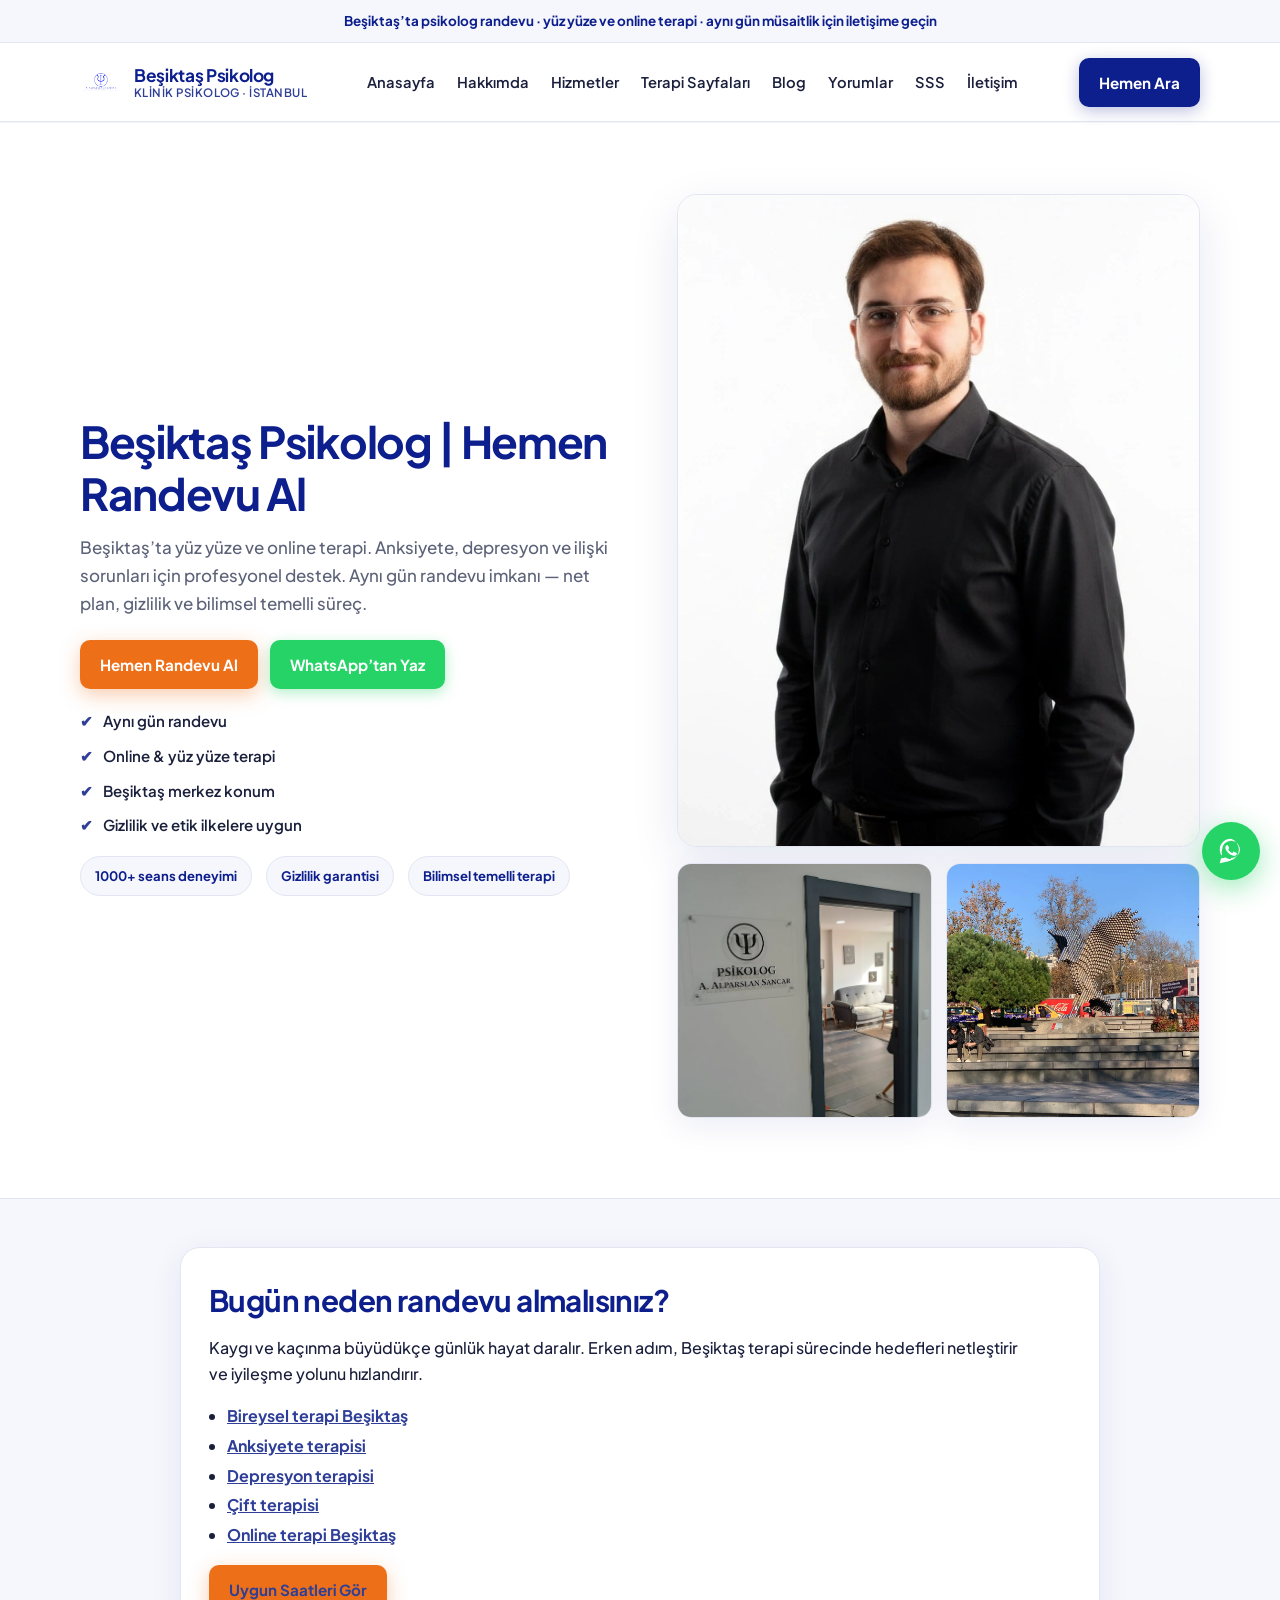
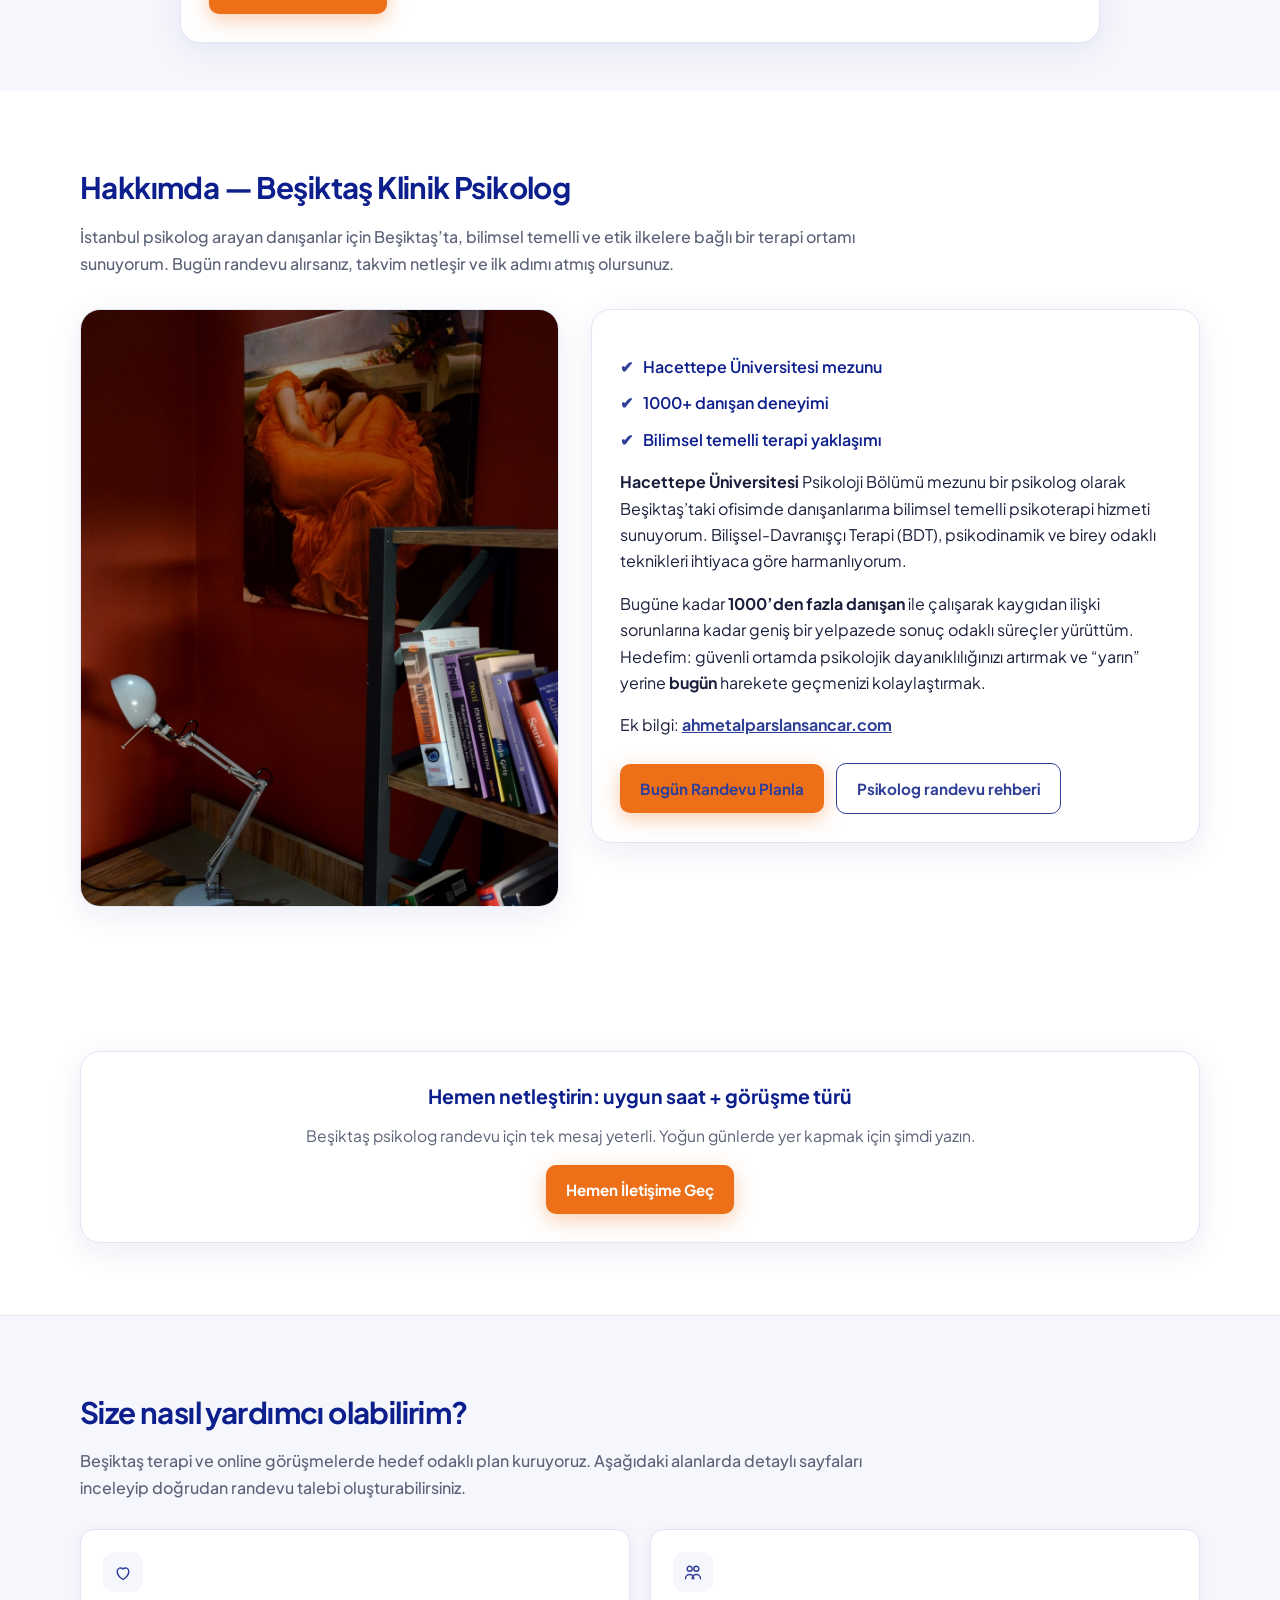
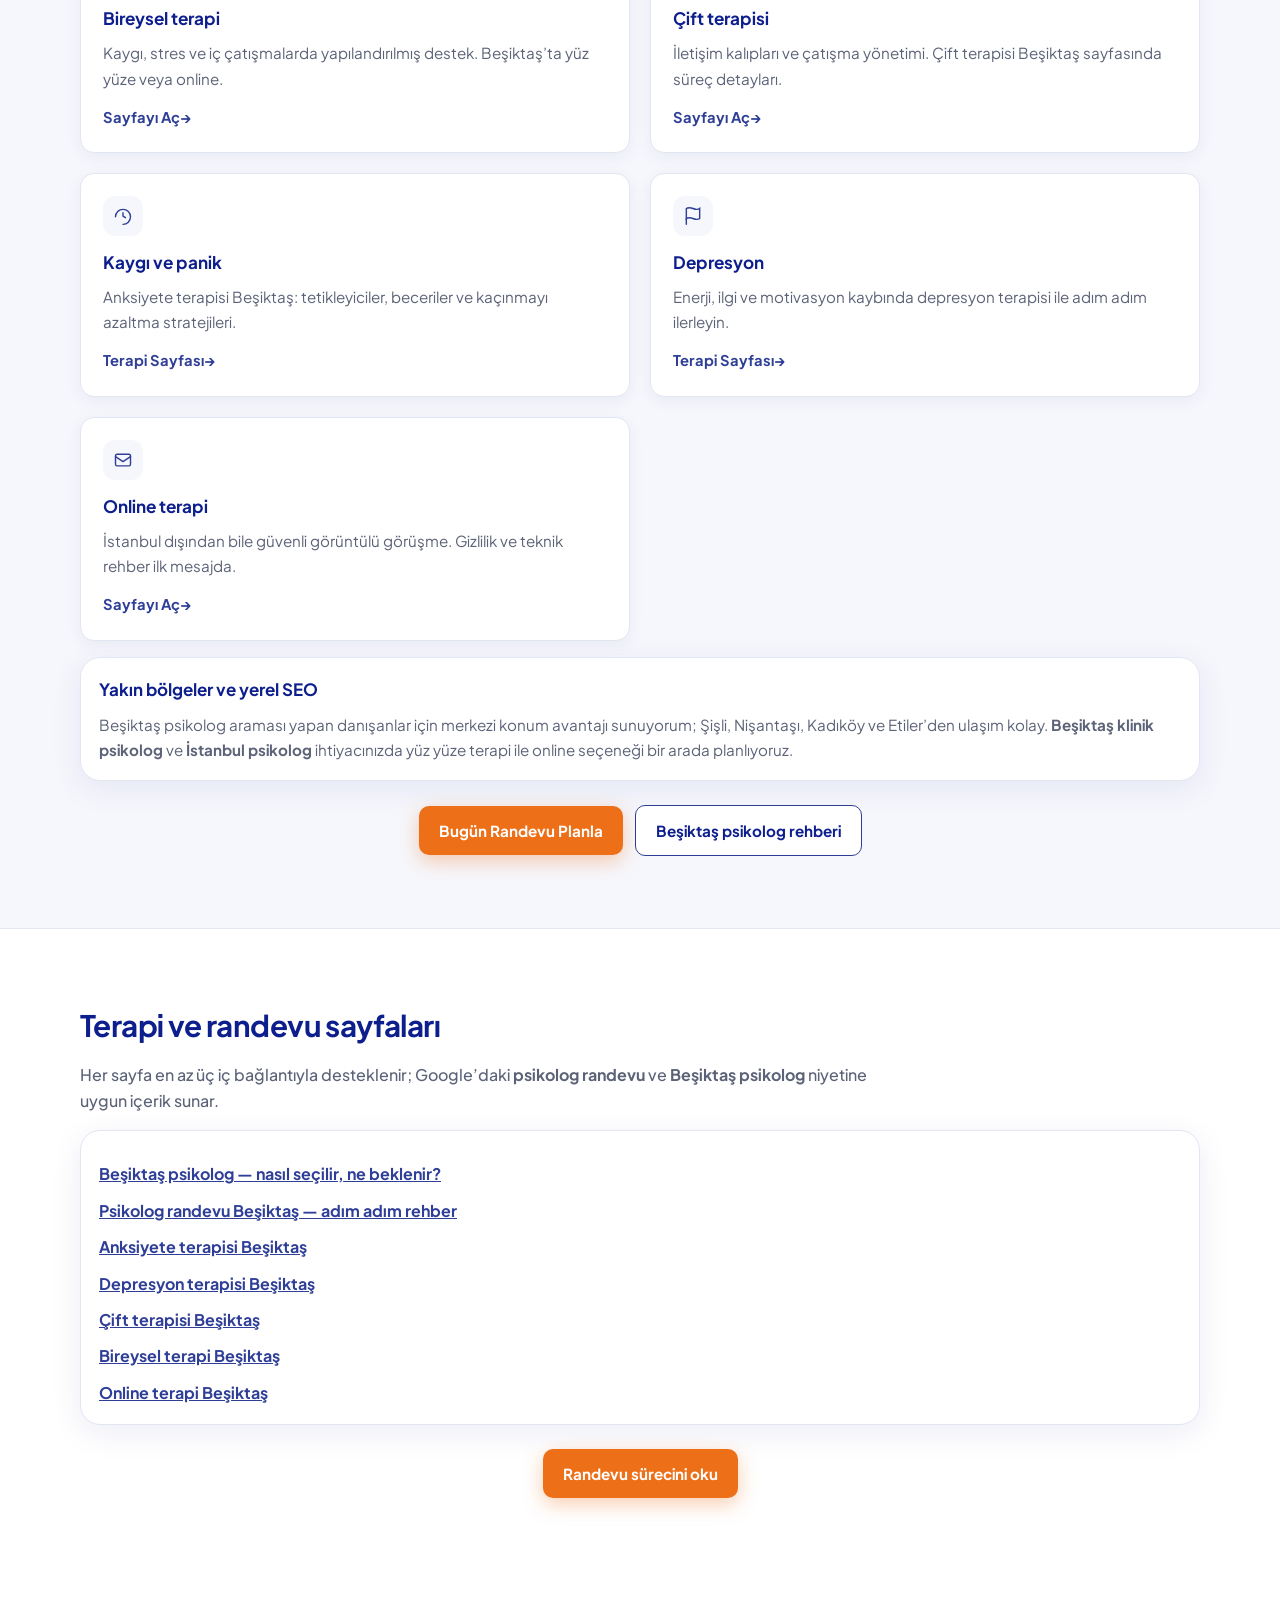
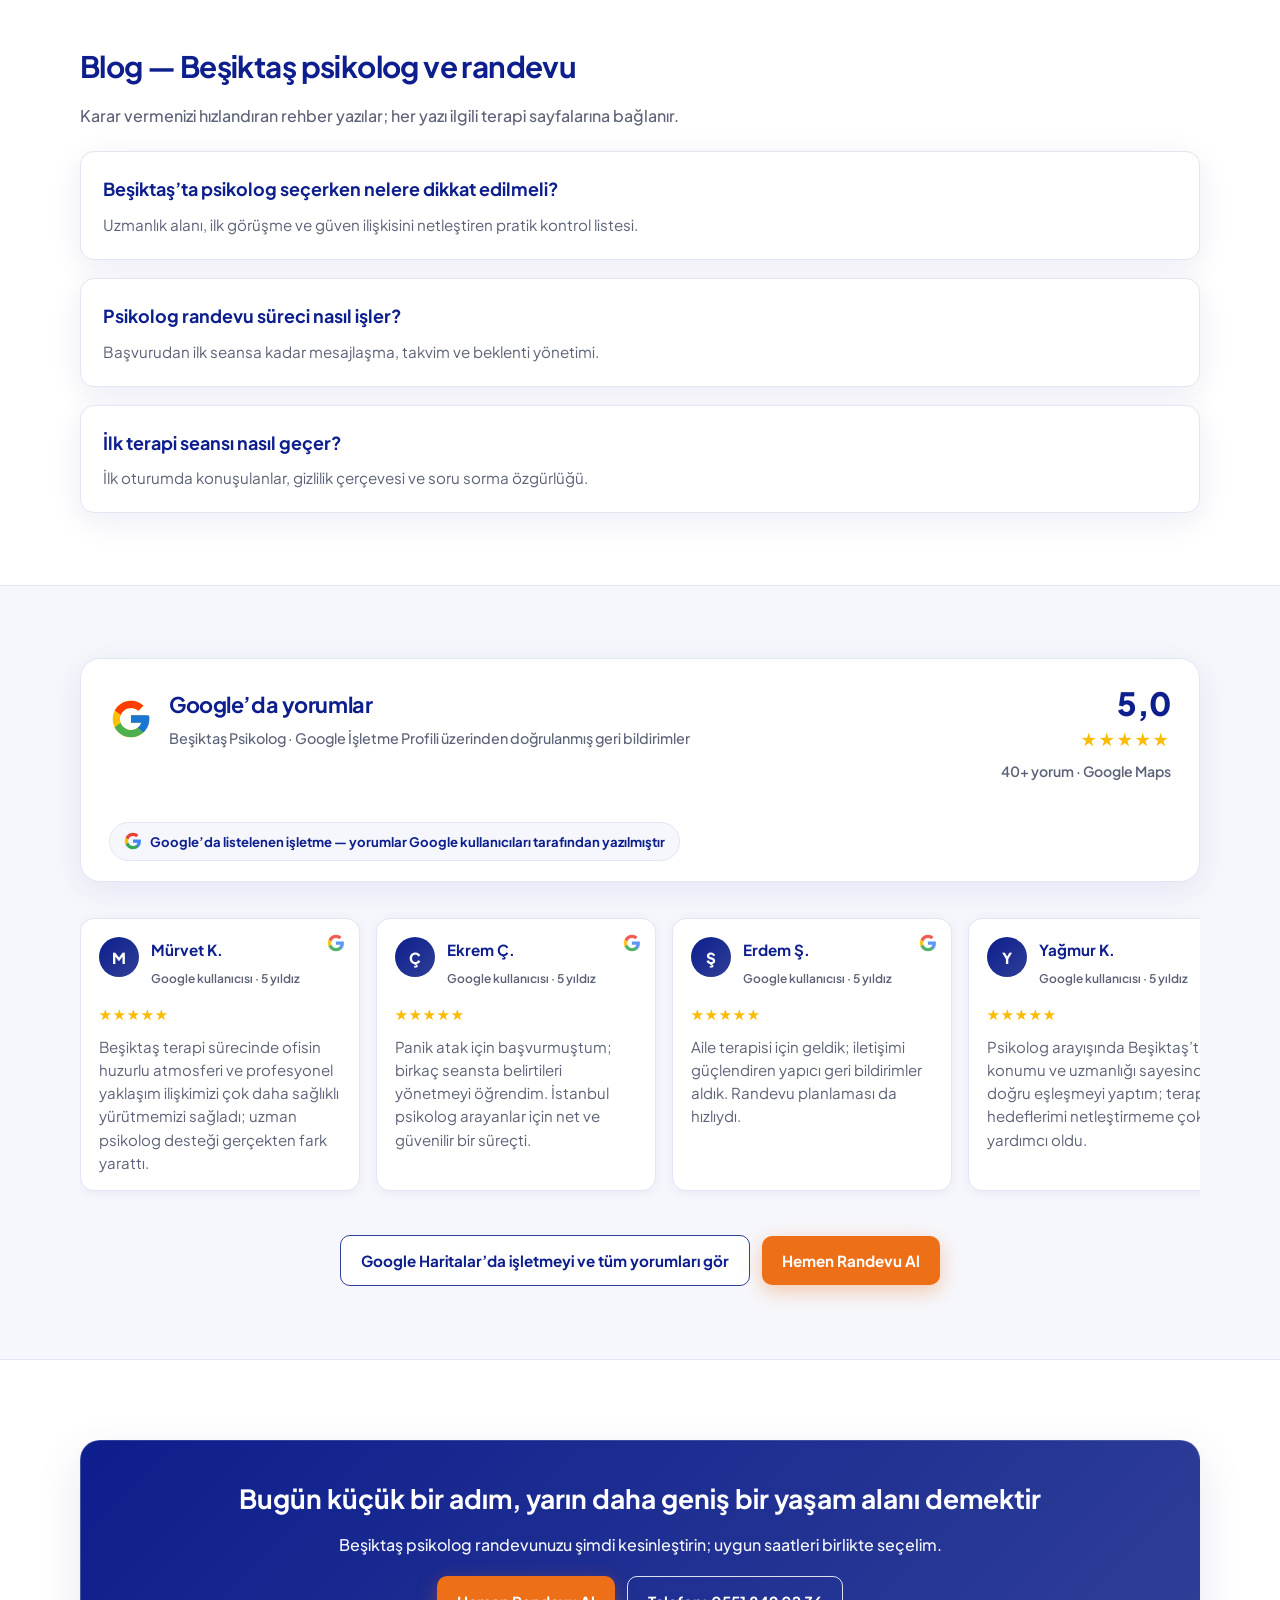
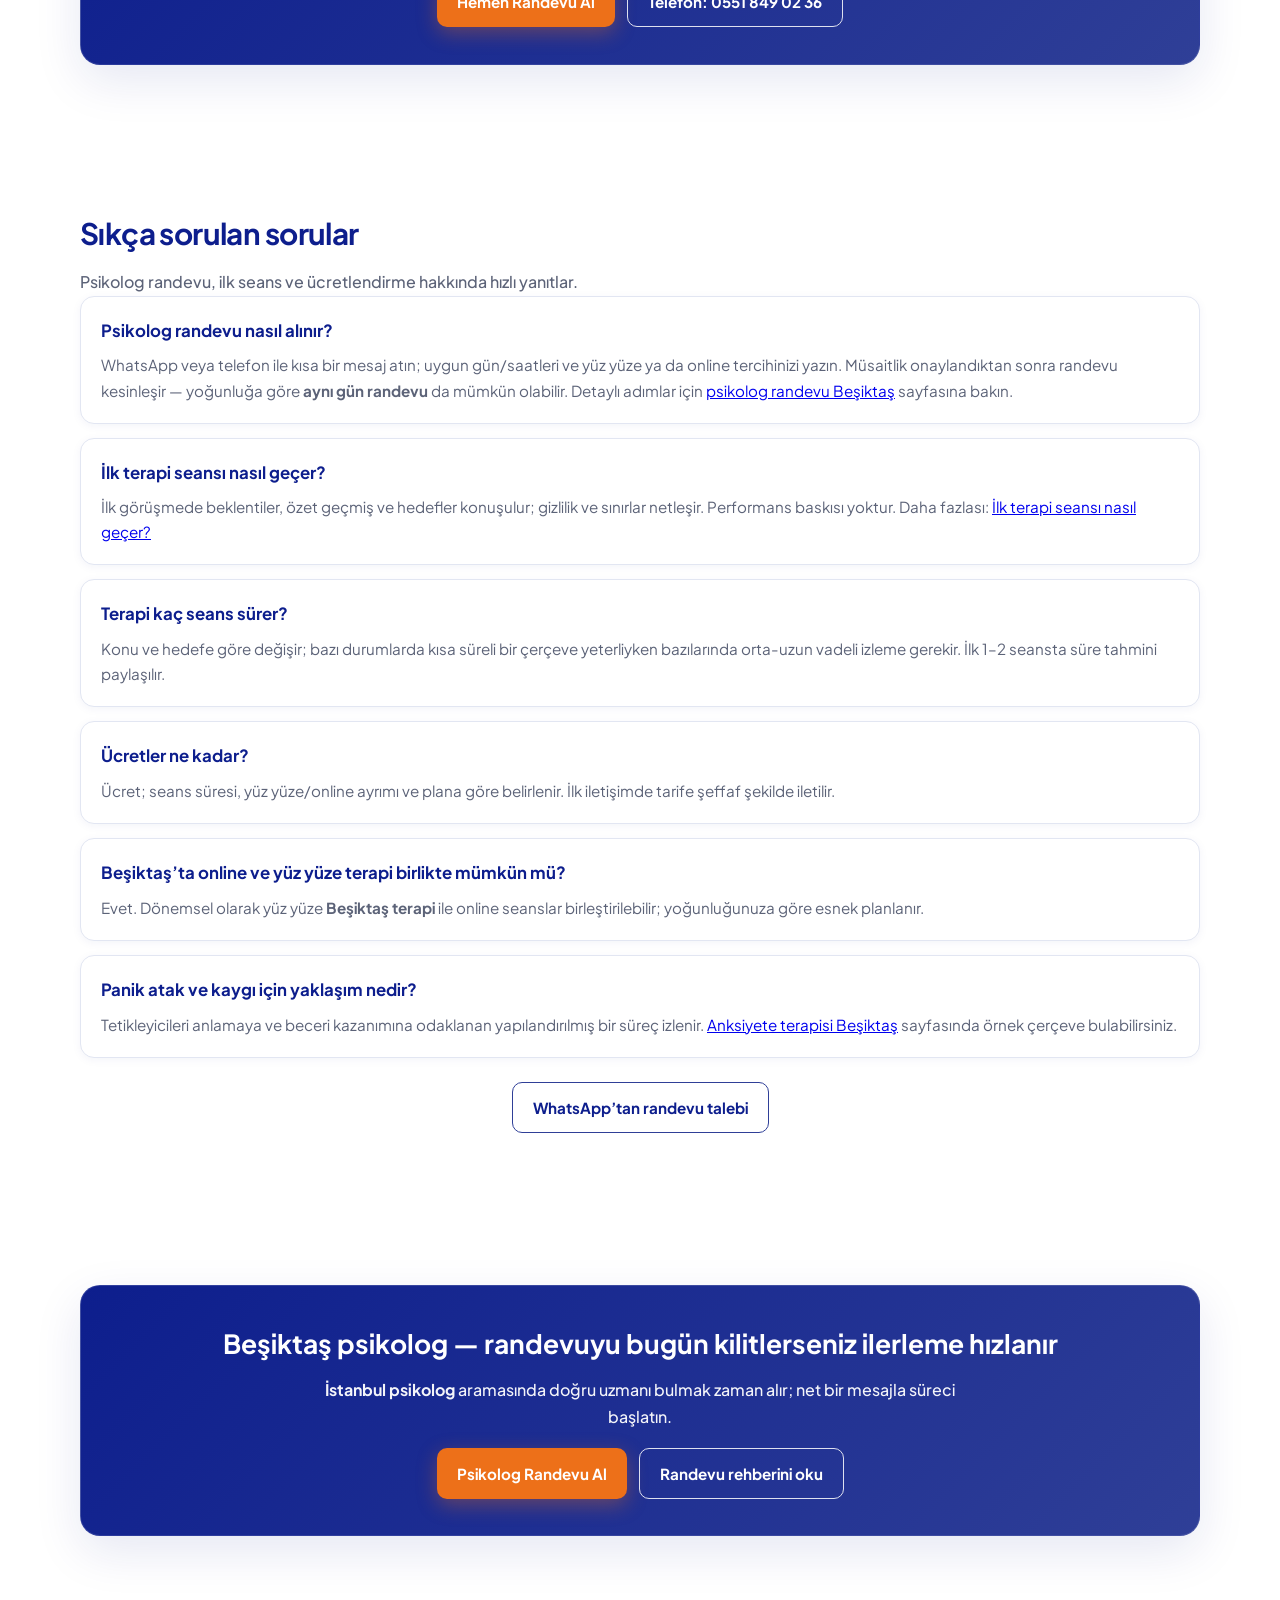
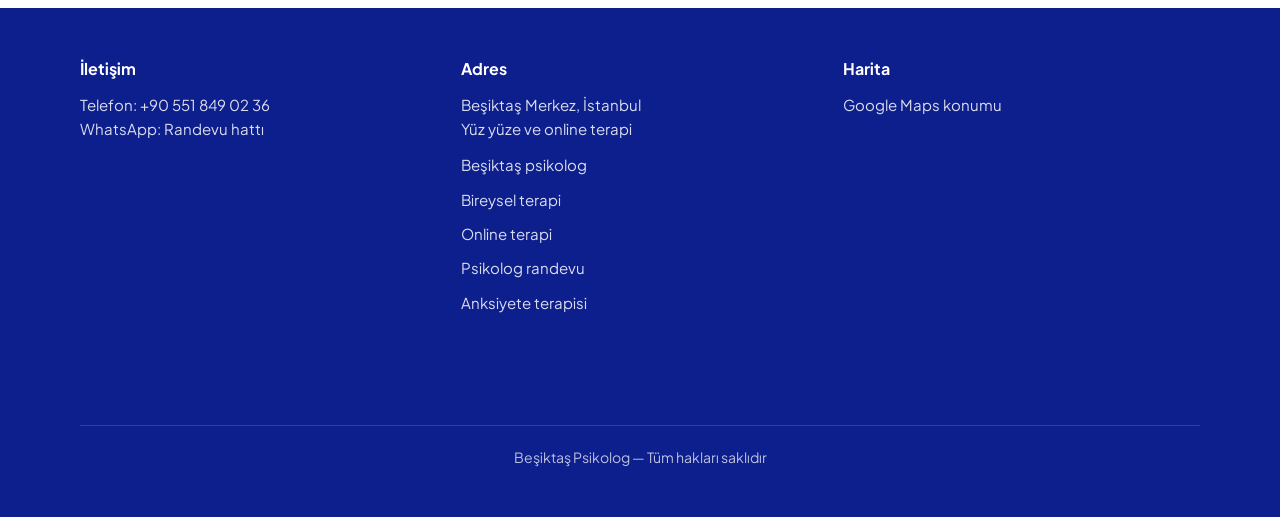
==== commit 0554d3be: "Add office and Besiktas imagery, brand logo, bireysel/online pages, sitemap. Co-authored-by: Cursor " ====
--- a/index.html
+++ b/index.html
@@ -8,7 +8,7 @@
   <meta name="keywords" content="Beşiktaş psikolog, psikolog randevu, Beşiktaş terapi, Beşiktaş klinik psikolog, İstanbul psikolog">
   <meta name="author" content="Beşiktaş Psikolog">
   <meta name="robots" content="index,follow,max-image-preview:large">
-  <meta name="theme-color" content="#0f4c81">
+  <meta name="theme-color" content="#0D1E8D">
   <link rel="canonical" href="https://besiktaspsikolog.org/">
   <link rel="preload" href="styles.css" as="style">
   <link rel="stylesheet" href="styles.css">
@@ -139,10 +139,13 @@
   </script>
 </head>
 <body>
-  <div class="announcement">Beşiktaş’ta psikolog randevu: yüz yüze ve online terapi — aynı gün müsaitlik için yazın</div>
+  <div class="announcement">Beşiktaş’ta psikolog randevu · yüz yüze ve online terapi · aynı gün müsaitlik için iletişime geçin</div>
   <header class="header" id="anasayfa">
     <div class="container nav">
-      <div class="logo"><a href="/">Beşiktaş Psikolog</a></div>
+      <a class="brand" href="index.html">
+        <img src="images/logo-brand.webp" width="42" height="42" alt="Beşiktaş Psikolog logo">
+        <span class="brand-text">Beşiktaş Psikolog <small>Klinik Psikolog · İstanbul</small></span>
+      </a>
       <nav class="menu" aria-label="Ana menü">
         <a href="#anasayfa">Anasayfa</a>
         <a href="#hakkimda">Hakkımda</a>
@@ -181,20 +184,38 @@
             <span>Bilimsel temelli terapi</span>
           </div>
         </div>
-        <aside class="hero-card" aria-label="Öne çıkan bilgiler">
-          <h2>Bugün neden randevu almalısınız?</h2>
-          <p class="section-text" style="margin-bottom:12px;">Kaygı ve kaçınma büyüdükçe günlük hayat daralır. Erken adım, Beşiktaş terapi sürecinde hedefleri netleştirir ve iyileşme yolunu hızlandırır.</p>
+        <div class="hero-visual" aria-label="Uzman fotoğrafları">
+          <figure class="hero-photo-main">
+            <img src="images/profil.webp" width="520" height="650" fetchpriority="high" decoding="async" alt="Beşiktaş psikolog Ahmet Alparslan Sancar — profesyonel portre">
+          </figure>
+          <div class="hero-photo-row">
+            <figure class="hero-thumb">
+              <img src="images/ofis1.webp" width="260" height="260" loading="lazy" decoding="async" alt="Beşiktaş terapi ofisi — danışan odaklı terapi ortamı">
+            </figure>
+            <figure class="hero-thumb">
+              <img src="images/besiktas1.webp" width="260" height="260" loading="lazy" decoding="async" alt="Beşiktaş merkez — İstanbul psikolog konumu">
+            </figure>
+          </div>
+        </div>
+      </div>
+    </section>
+
+    <section class="section section--surface" style="padding:48px 0;" aria-label="Özet bilgi">
+      <div class="container">
+        <div class="bio-card" style="max-width:920px;margin:0 auto;">
+          <h2 class="section-title" style="margin-bottom:10px;">Bugün neden randevu almalısınız?</h2>
+          <p class="section-text" style="margin-bottom:14px;">Kaygı ve kaçınma büyüdükçe günlük hayat daralır. Erken adım, Beşiktaş terapi sürecinde hedefleri netleştirir ve iyileşme yolunu hızlandırır.</p>
           <ul class="services-list">
-            <li>Bireysel terapi</li>
+            <li><a href="bireysel-terapi-besiktas.html">Bireysel terapi Beşiktaş</a></li>
             <li><a href="anksiyete-terapi-besiktas.html">Anksiyete terapisi</a></li>
             <li><a href="depresyon-terapi-besiktas.html">Depresyon terapisi</a></li>
             <li><a href="cift-terapisi-besiktas.html">Çift terapisi</a></li>
-            <li>Online terapi</li>
+            <li><a href="online-terapi-besiktas.html">Online terapi Beşiktaş</a></li>
           </ul>
-          <div class="section-cta section-cta--left" style="margin-top:14px;">
+          <div class="section-cta section-cta--left" style="margin-top:16px;">
             <a class="btn btn-cta" href="https://wa.me/905518490236?text=Uygun%20saatleri%20%C3%B6%C4%9Frenmek%20istiyorum." target="_blank" rel="noopener">Uygun Saatleri Gör</a>
           </div>
-        </aside>
+        </div>
       </div>
     </section>
 
@@ -204,7 +225,7 @@
         <p class="section-text">İstanbul psikolog arayan danışanlar için Beşiktaş’ta, bilimsel temelli ve etik ilkelere bağlı bir terapi ortamı sunuyorum. Bugün randevu alırsanız, takvim netleşir ve ilk adımı atmış olursunuz.</p>
         <div class="about-grid">
           <figure class="photo-card">
-            <img src="images/profil.webp" width="440" height="550" loading="lazy" decoding="async" alt="Beşiktaş psikolog Ahmet Alparslan Sancar — yüz yüze terapi İstanbul ofisi">
+            <img src="images/ofis4.webp" width="440" height="550" loading="lazy" decoding="async" alt="Beşiktaş klinik psikolog ofisi — yüz yüze terapi İstanbul">
           </figure>
           <article class="bio-card">
             <ul class="authority-list" aria-label="Özet yetkinlik">
@@ -246,13 +267,13 @@
         <h2 class="section-title">Size nasıl yardımcı olabilirim?</h2>
         <p class="section-text">Beşiktaş terapi ve online görüşmelerde hedef odaklı plan kuruyoruz. Aşağıdaki alanlarda detaylı sayfaları inceleyip doğrudan randevu talebi oluşturabilirsiniz.</p>
         <div class="services-grid">
-          <a class="service-card" href="https://wa.me/905518490236?text=Bireysel%20terapi%20hakk%C4%B1nda%20bilgi%20istiyorum." target="_blank" rel="noopener">
+          <a class="service-card" href="bireysel-terapi-besiktas.html">
             <div class="service-icon" aria-hidden="true">
               <svg width="20" height="20" viewBox="0 0 24 24" fill="none"><path d="M12 21s-7-4.4-7-10a4 4 0 0 1 7-2.5A4 4 0 0 1 19 11c0 5.6-7 10-7 10Z" stroke="currentColor" stroke-width="1.7" stroke-linecap="round" stroke-linejoin="round"/></svg>
             </div>
             <h3>Bireysel terapi</h3>
             <p>Kaygı, stres ve iç çatışmalarda yapılandırılmış destek. Beşiktaş’ta yüz yüze veya online.</p>
-            <span class="service-action">Bilgi Al</span>
+            <span class="service-action">Sayfayı Aç</span>
           </a>
           <a class="service-card" href="cift-terapisi-besiktas.html">
             <div class="service-icon" aria-hidden="true">
@@ -278,13 +299,13 @@
             <p>Enerji, ilgi ve motivasyon kaybında depresyon terapisi ile adım adım ilerleyin.</p>
             <span class="service-action">Terapi Sayfası</span>
           </a>
-          <a class="service-card" href="https://wa.me/905518490236?text=Online%20terapi%20i%C3%A7in%20randevu%20istiyorum." target="_blank" rel="noopener">
+          <a class="service-card" href="online-terapi-besiktas.html">
             <div class="service-icon" aria-hidden="true">
               <svg width="20" height="20" viewBox="0 0 24 24" fill="none"><rect x="3" y="5" width="18" height="14" rx="2" stroke="currentColor" stroke-width="1.7"/><path d="m3 8 9 6 9-6" stroke="currentColor" stroke-width="1.7" stroke-linecap="round" stroke-linejoin="round"/></svg>
             </div>
             <h3>Online terapi</h3>
             <p>İstanbul dışından bile güvenli görüntülü görüşme. Gizlilik ve teknik rehber ilk mesajda.</p>
-            <span class="service-action">Randevu Al</span>
+            <span class="service-action">Sayfayı Aç</span>
           </a>
         </div>
         <div class="bio-card" style="margin-top:16px;padding:18px;">
@@ -311,6 +332,8 @@
             <a href="anksiyete-terapi-besiktas.html">Anksiyete terapisi Beşiktaş</a>
             <a href="depresyon-terapi-besiktas.html">Depresyon terapisi Beşiktaş</a>
             <a href="cift-terapisi-besiktas.html">Çift terapisi Beşiktaş</a>
+            <a href="bireysel-terapi-besiktas.html">Bireysel terapi Beşiktaş</a>
+            <a href="online-terapi-besiktas.html">Online terapi Beşiktaş</a>
           </div>
         </div>
         <div class="section-cta">
@@ -340,77 +363,156 @@
       </div>
     </section>
 
-    <section class="section" id="yorumlar">
-      <div class="container">
-        <div class="reviews-head">
-          <div>
-            <h2 class="section-title">Danışan yorumları</h2>
-            <p class="section-text">Google’da paylaşılan geri bildirimlerden seçilmiş örnekler.</p>
-            <p class="rating-summary" role="status">⭐ 5 / 5 — 40+ danışan değerlendirmesi</p>
-          </div>
-          <div class="google-badge" aria-label="Google değerlendirme özeti">
-            <svg width="24" height="24" viewBox="0 0 24 24" aria-hidden="true" focusable="false">
-              <path fill="#EA4335" d="M12 10.2v3.9h5.5c-.2 1.2-1.4 3.6-5.5 3.6-3.3 0-6-2.7-6-6s2.7-6 6-6c1.9 0 3.2.8 3.9 1.5l2.6-2.5C17 3.1 14.7 2 12 2 6.5 2 2 6.5 2 12s4.5 10 10 10c5.8 0 9.6-4.1 9.6-9.9 0-.7-.1-1.2-.2-1.9H12z"/>
-            </svg>
-            5.0 Google
-          </div>
-        </div>
-
-        <div class="slider" aria-label="Google yorumları">
-          <article class="review">
-            <strong>Mürvet K.</strong>
+    <section class="section google-reviews-wrap" id="yorumlar">
+      <div class="container">
+        <div class="google-panel">
+          <div class="google-panel__head">
+            <div class="google-panel__brand">
+              <div class="google-panel__g" aria-hidden="true">
+                <svg width="44" height="44" viewBox="0 0 48 48"><path fill="#FFC107" d="M43.611 20.083H42V20H24v8h11.303c-1.649 4.657-6.08 8-11.303 8-6.627 0-12-5.373-12-12s5.373-12 12-12c3.059 0 5.842 1.154 7.961 3.039l5.657-5.657C34.046 6.053 29.268 4 24 4 12.955 4 4 12.955 4 24s8.955 20 20 20 20-8.955 20-20c0-1.341-.138-2.65-.389-3.917z"/><path fill="#FF3D00" d="m6.306 14.691 6.571 4.819C14.655 15.108 18.961 12 24 12c3.059 0 5.842 1.154 7.961 3.039l5.657-5.657C34.046 6.053 29.268 4 24 4 16.318 4 9.656 8.337 6.306 14.691z"/><path fill="#4CAF50" d="M24 44c5.166 0 9.86-1.977 13.409-5.192l-6.19-5.238A11.91 11.91 0 0 1 24 36c-5.202 0-9.619-3.317-11.283-7.946l-6.522 5.025C9.505 39.556 16.227 44 24 44z"/><path fill="#1976D2" d="M43.611 20.083H42V20H24v8h11.303a12.04 12.04 0 0 1-4.087 5.571l.003-.002 6.19 5.238C36.971 39.205 44 34 44 24c0-1.341-.138-2.65-.389-3.917z"/></svg>
+              </div>
+              <div>
+                <p class="google-panel__title">Google’da yorumlar</p>
+                <p class="google-panel__subtitle">Beşiktaş Psikolog · Google İşletme Profili üzerinden doğrulanmış geri bildirimler</p>
+              </div>
+            </div>
+            <div class="google-panel__rating">
+              <div class="google-panel__score">5,0</div>
+              <div class="google-panel__stars" aria-label="5 üzerinden 5 yıldız">★★★★★</div>
+              <p class="google-panel__meta">40+ yorum · Google Maps</p>
+            </div>
+          </div>
+          <div class="google-panel__badge">
+            <svg width="18" height="18" viewBox="0 0 24 24" aria-hidden="true"><path fill="#4285F4" d="M22.56 12.25c0-.78-.07-1.53-.2-2.25H12v4.26h5.92c-.26 1.37-1.04 2.53-2.21 3.31v2.77h3.57c2.08-1.92 3.28-4.74 3.28-8.09z"/><path fill="#34A853" d="M12 23c2.97 0 5.46-.98 7.28-2.66l-3.57-2.77c-.98.66-2.23 1.06-3.71 1.06-2.86 0-5.29-1.93-6.16-4.53H2.18v2.84C3.99 20.53 7.7 23 12 23z"/><path fill="#FBBC05" d="M5.84 14.09c-.22-.66-.35-1.36-.35-2.09s.13-1.43.35-2.09V7.07H2.18C1.43 8.55 1 10.22 1 12s.43 3.45 1.18 4.93l2.85-2.22.81-.62z"/><path fill="#EA4335" d="M12 5.38c1.62 0 3.06.56 4.21 1.64l3.15-3.15C17.45 2.09 14.97 1 12 1 7.7 1 3.99 3.47 2.18 7.07l3.66 2.84c.87-2.6 3.3-4.53 6.16-4.53z"/></svg>
+            Google’da listelenen işletme — yorumlar Google kullanıcıları tarafından yazılmıştır
+          </div>
+        </div>
+
+        <div class="slider" aria-label="Google Haritalar tarzı yorum kartları">
+          <article class="review">
+            <div class="review__g-icon" aria-hidden="true"><svg width="18" height="18" viewBox="0 0 24 24"><path fill="#4285F4" d="M22.56 12.25c0-.78-.07-1.53-.2-2.25H12v4.26h5.92c-.26 1.37-1.04 2.53-2.21 3.31v2.77h3.57c2.08-1.92 3.28-4.74 3.28-8.09z"/><path fill="#34A853" d="M12 23c2.97 0 5.46-.98 7.28-2.66l-3.57-2.77c-.98.66-2.23 1.06-3.71 1.06-2.86 0-5.29-1.93-6.16-4.53H2.18v2.84C3.99 20.53 7.7 23 12 23z"/><path fill="#FBBC05" d="M5.84 14.09c-.22-.66-.35-1.36-.35-2.09s.13-1.43.35-2.09V7.07H2.18C1.43 8.55 1 10.22 1 12s.43 3.45 1.18 4.93l2.85-2.22.81-.62z"/><path fill="#EA4335" d="M12 5.38c1.62 0 3.06.56 4.21 1.64l3.15-3.15C17.45 2.09 14.97 1 12 1 7.7 1 3.99 3.47 2.18 7.07l3.66 2.84c.87-2.6 3.3-4.53 6.16-4.53z"/></svg></div>
+            <div class="review__top">
+              <div class="review__avatar" aria-hidden="true">M</div>
+              <div class="review__meta">
+                <strong>Mürvet K.</strong>
+                <span class="review__label">Google kullanıcısı · 5 yıldız</span>
+              </div>
+            </div>
             <div class="stars" aria-label="5 yıldız">★★★★★</div>
             <p>Beşiktaş terapi sürecinde ofisin huzurlu atmosferi ve profesyonel yaklaşım ilişkimizi çok daha sağlıklı yürütmemizi sağladı; uzman psikolog desteği gerçekten fark yarattı.</p>
           </article>
           <article class="review">
-            <strong>Ekrem Ç.</strong>
+            <div class="review__g-icon" aria-hidden="true"><svg width="18" height="18" viewBox="0 0 24 24"><path fill="#4285F4" d="M22.56 12.25c0-.78-.07-1.53-.2-2.25H12v4.26h5.92c-.26 1.37-1.04 2.53-2.21 3.31v2.77h3.57c2.08-1.92 3.28-4.74 3.28-8.09z"/><path fill="#34A853" d="M12 23c2.97 0 5.46-.98 7.28-2.66l-3.57-2.77c-.98.66-2.23 1.06-3.71 1.06-2.86 0-5.29-1.93-6.16-4.53H2.18v2.84C3.99 20.53 7.7 23 12 23z"/><path fill="#FBBC05" d="M5.84 14.09c-.22-.66-.35-1.36-.35-2.09s.13-1.43.35-2.09V7.07H2.18C1.43 8.55 1 10.22 1 12s.43 3.45 1.18 4.93l2.85-2.22.81-.62z"/><path fill="#EA4335" d="M12 5.38c1.62 0 3.06.56 4.21 1.64l3.15-3.15C17.45 2.09 14.97 1 12 1 7.7 1 3.99 3.47 2.18 7.07l3.66 2.84c.87-2.6 3.3-4.53 6.16-4.53z"/></svg></div>
+            <div class="review__top">
+              <div class="review__avatar" aria-hidden="true">Ç</div>
+              <div class="review__meta">
+                <strong>Ekrem Ç.</strong>
+                <span class="review__label">Google kullanıcısı · 5 yıldız</span>
+              </div>
+            </div>
             <div class="stars" aria-label="5 yıldız">★★★★★</div>
             <p>Panik atak için başvurmuştum; birkaç seansta belirtileri yönetmeyi öğrendim. İstanbul psikolog arayanlar için net ve güvenilir bir süreçti.</p>
           </article>
           <article class="review">
-            <strong>Erdem Ş.</strong>
+            <div class="review__g-icon" aria-hidden="true"><svg width="18" height="18" viewBox="0 0 24 24"><path fill="#4285F4" d="M22.56 12.25c0-.78-.07-1.53-.2-2.25H12v4.26h5.92c-.26 1.37-1.04 2.53-2.21 3.31v2.77h3.57c2.08-1.92 3.28-4.74 3.28-8.09z"/><path fill="#34A853" d="M12 23c2.97 0 5.46-.98 7.28-2.66l-3.57-2.77c-.98.66-2.23 1.06-3.71 1.06-2.86 0-5.29-1.93-6.16-4.53H2.18v2.84C3.99 20.53 7.7 23 12 23z"/><path fill="#FBBC05" d="M5.84 14.09c-.22-.66-.35-1.36-.35-2.09s.13-1.43.35-2.09V7.07H2.18C1.43 8.55 1 10.22 1 12s.43 3.45 1.18 4.93l2.85-2.22.81-.62z"/><path fill="#EA4335" d="M12 5.38c1.62 0 3.06.56 4.21 1.64l3.15-3.15C17.45 2.09 14.97 1 12 1 7.7 1 3.99 3.47 2.18 7.07l3.66 2.84c.87-2.6 3.3-4.53 6.16-4.53z"/></svg></div>
+            <div class="review__top">
+              <div class="review__avatar" aria-hidden="true">Ş</div>
+              <div class="review__meta">
+                <strong>Erdem Ş.</strong>
+                <span class="review__label">Google kullanıcısı · 5 yıldız</span>
+              </div>
+            </div>
             <div class="stars" aria-label="5 yıldız">★★★★★</div>
             <p>Aile terapisi için geldik; iletişimi güçlendiren yapıcı geri bildirimler aldık. Randevu planlaması da hızlıydı.</p>
           </article>
           <article class="review">
-            <strong>Yağmur K.</strong>
+            <div class="review__g-icon" aria-hidden="true"><svg width="18" height="18" viewBox="0 0 24 24"><path fill="#4285F4" d="M22.56 12.25c0-.78-.07-1.53-.2-2.25H12v4.26h5.92c-.26 1.37-1.04 2.53-2.21 3.31v2.77h3.57c2.08-1.92 3.28-4.74 3.28-8.09z"/><path fill="#34A853" d="M12 23c2.97 0 5.46-.98 7.28-2.66l-3.57-2.77c-.98.66-2.23 1.06-3.71 1.06-2.86 0-5.29-1.93-6.16-4.53H2.18v2.84C3.99 20.53 7.7 23 12 23z"/><path fill="#FBBC05" d="M5.84 14.09c-.22-.66-.35-1.36-.35-2.09s.13-1.43.35-2.09V7.07H2.18C1.43 8.55 1 10.22 1 12s.43 3.45 1.18 4.93l2.85-2.22.81-.62z"/><path fill="#EA4335" d="M12 5.38c1.62 0 3.06.56 4.21 1.64l3.15-3.15C17.45 2.09 14.97 1 12 1 7.7 1 3.99 3.47 2.18 7.07l3.66 2.84c.87-2.6 3.3-4.53 6.16-4.53z"/></svg></div>
+            <div class="review__top">
+              <div class="review__avatar" aria-hidden="true">Y</div>
+              <div class="review__meta">
+                <strong>Yağmur K.</strong>
+                <span class="review__label">Google kullanıcısı · 5 yıldız</span>
+              </div>
+            </div>
             <div class="stars" aria-label="5 yıldız">★★★★★</div>
             <p>Psikolog arayışında Beşiktaş’taki konumu ve uzmanlığı sayesinde doğru eşleşmeyi yaptım; terapi hedeflerimi netleştirmeme çok yardımcı oldu.</p>
           </article>
           <article class="review">
-            <strong>FS Hakan</strong>
+            <div class="review__g-icon" aria-hidden="true"><svg width="18" height="18" viewBox="0 0 24 24"><path fill="#4285F4" d="M22.56 12.25c0-.78-.07-1.53-.2-2.25H12v4.26h5.92c-.26 1.37-1.04 2.53-2.21 3.31v2.77h3.57c2.08-1.92 3.28-4.74 3.28-8.09z"/><path fill="#34A853" d="M12 23c2.97 0 5.46-.98 7.28-2.66l-3.57-2.77c-.98.66-2.23 1.06-3.71 1.06-2.86 0-5.29-1.93-6.16-4.53H2.18v2.84C3.99 20.53 7.7 23 12 23z"/><path fill="#FBBC05" d="M5.84 14.09c-.22-.66-.35-1.36-.35-2.09s.13-1.43.35-2.09V7.07H2.18C1.43 8.55 1 10.22 1 12s.43 3.45 1.18 4.93l2.85-2.22.81-.62z"/><path fill="#EA4335" d="M12 5.38c1.62 0 3.06.56 4.21 1.64l3.15-3.15C17.45 2.09 14.97 1 12 1 7.7 1 3.99 3.47 2.18 7.07l3.66 2.84c.87-2.6 3.3-4.53 6.16-4.53z"/></svg></div>
+            <div class="review__top">
+              <div class="review__avatar" aria-hidden="true">H</div>
+              <div class="review__meta">
+                <strong>FS Hakan</strong>
+                <span class="review__label">Google kullanıcısı · 5 yıldız</span>
+              </div>
+            </div>
             <div class="stars" aria-label="5 yıldız">★★★★★</div>
             <p>OKB ve takıntılı düşünceler için gittim; bilimsel temelli teknikler ve sıcak iletişim bir arada.</p>
           </article>
           <article class="review">
-            <strong>Zeynep U.</strong>
+            <div class="review__g-icon" aria-hidden="true"><svg width="18" height="18" viewBox="0 0 24 24"><path fill="#4285F4" d="M22.56 12.25c0-.78-.07-1.53-.2-2.25H12v4.26h5.92c-.26 1.37-1.04 2.53-2.21 3.31v2.77h3.57c2.08-1.92 3.28-4.74 3.28-8.09z"/><path fill="#34A853" d="M12 23c2.97 0 5.46-.98 7.28-2.66l-3.57-2.77c-.98.66-2.23 1.06-3.71 1.06-2.86 0-5.29-1.93-6.16-4.53H2.18v2.84C3.99 20.53 7.7 23 12 23z"/><path fill="#FBBC05" d="M5.84 14.09c-.22-.66-.35-1.36-.35-2.09s.13-1.43.35-2.09V7.07H2.18C1.43 8.55 1 10.22 1 12s.43 3.45 1.18 4.93l2.85-2.22.81-.62z"/><path fill="#EA4335" d="M12 5.38c1.62 0 3.06.56 4.21 1.64l3.15-3.15C17.45 2.09 14.97 1 12 1 7.7 1 3.99 3.47 2.18 7.07l3.66 2.84c.87-2.6 3.3-4.53 6.16-4.53z"/></svg></div>
+            <div class="review__top">
+              <div class="review__avatar" aria-hidden="true">Z</div>
+              <div class="review__meta">
+                <strong>Zeynep U.</strong>
+                <span class="review__label">Google kullanıcısı · 5 yıldız</span>
+              </div>
+            </div>
             <div class="stars" aria-label="5 yıldız">★★★★★</div>
             <p>İğne fobisi için kısa sürede somut ilerleme kaydettim. Psikolog randevu aldığım ilk günden itibaren süreç şeffaftı.</p>
           </article>
           <article class="review">
-            <strong>Mehmet G.</strong>
+            <div class="review__g-icon" aria-hidden="true"><svg width="18" height="18" viewBox="0 0 24 24"><path fill="#4285F4" d="M22.56 12.25c0-.78-.07-1.53-.2-2.25H12v4.26h5.92c-.26 1.37-1.04 2.53-2.21 3.31v2.77h3.57c2.08-1.92 3.28-4.74 3.28-8.09z"/><path fill="#34A853" d="M12 23c2.97 0 5.46-.98 7.28-2.66l-3.57-2.77c-.98.66-2.23 1.06-3.71 1.06-2.86 0-5.29-1.93-6.16-4.53H2.18v2.84C3.99 20.53 7.7 23 12 23z"/><path fill="#FBBC05" d="M5.84 14.09c-.22-.66-.35-1.36-.35-2.09s.13-1.43.35-2.09V7.07H2.18C1.43 8.55 1 10.22 1 12s.43 3.45 1.18 4.93l2.85-2.22.81-.62z"/><path fill="#EA4335" d="M12 5.38c1.62 0 3.06.56 4.21 1.64l3.15-3.15C17.45 2.09 14.97 1 12 1 7.7 1 3.99 3.47 2.18 7.07l3.66 2.84c.87-2.6 3.3-4.53 6.16-4.53z"/></svg></div>
+            <div class="review__top">
+              <div class="review__avatar" aria-hidden="true">M</div>
+              <div class="review__meta">
+                <strong>Mehmet G.</strong>
+                <span class="review__label">Google kullanıcısı · 5 yıldız</span>
+              </div>
+            </div>
             <div class="stars" aria-label="5 yıldız">★★★★★</div>
             <p>İnsana değer veren hümanist yaklaşımı ve Beşiktaş merkez konumuyla düzenli takip kolaylaştı.</p>
           </article>
           <article class="review">
-            <strong>Tülin Ş.</strong>
+            <div class="review__g-icon" aria-hidden="true"><svg width="18" height="18" viewBox="0 0 24 24"><path fill="#4285F4" d="M22.56 12.25c0-.78-.07-1.53-.2-2.25H12v4.26h5.92c-.26 1.37-1.04 2.53-2.21 3.31v2.77h3.57c2.08-1.92 3.28-4.74 3.28-8.09z"/><path fill="#34A853" d="M12 23c2.97 0 5.46-.98 7.28-2.66l-3.57-2.77c-.98.66-2.23 1.06-3.71 1.06-2.86 0-5.29-1.93-6.16-4.53H2.18v2.84C3.99 20.53 7.7 23 12 23z"/><path fill="#FBBC05" d="M5.84 14.09c-.22-.66-.35-1.36-.35-2.09s.13-1.43.35-2.09V7.07H2.18C1.43 8.55 1 10.22 1 12s.43 3.45 1.18 4.93l2.85-2.22.81-.62z"/><path fill="#EA4335" d="M12 5.38c1.62 0 3.06.56 4.21 1.64l3.15-3.15C17.45 2.09 14.97 1 12 1 7.7 1 3.99 3.47 2.18 7.07l3.66 2.84c.87-2.6 3.3-4.53 6.16-4.53z"/></svg></div>
+            <div class="review__top">
+              <div class="review__avatar" aria-hidden="true">T</div>
+              <div class="review__meta">
+                <strong>Tülin Ş.</strong>
+                <span class="review__label">Google kullanıcısı · 5 yıldız</span>
+              </div>
+            </div>
             <div class="stars" aria-label="5 yıldız">★★★★★</div>
             <p>Seanslarda güvende hissettim; hem profesyonel hem anlayışlı. Terapiye başladığımdan beri günlük işlevim güçlendi.</p>
           </article>
           <article class="review">
-            <strong>Semih A.</strong>
+            <div class="review__g-icon" aria-hidden="true"><svg width="18" height="18" viewBox="0 0 24 24"><path fill="#4285F4" d="M22.56 12.25c0-.78-.07-1.53-.2-2.25H12v4.26h5.92c-.26 1.37-1.04 2.53-2.21 3.31v2.77h3.57c2.08-1.92 3.28-4.74 3.28-8.09z"/><path fill="#34A853" d="M12 23c2.97 0 5.46-.98 7.28-2.66l-3.57-2.77c-.98.66-2.23 1.06-3.71 1.06-2.86 0-5.29-1.93-6.16-4.53H2.18v2.84C3.99 20.53 7.7 23 12 23z"/><path fill="#FBBC05" d="M5.84 14.09c-.22-.66-.35-1.36-.35-2.09s.13-1.43.35-2.09V7.07H2.18C1.43 8.55 1 10.22 1 12s.43 3.45 1.18 4.93l2.85-2.22.81-.62z"/><path fill="#EA4335" d="M12 5.38c1.62 0 3.06.56 4.21 1.64l3.15-3.15C17.45 2.09 14.97 1 12 1 7.7 1 3.99 3.47 2.18 7.07l3.66 2.84c.87-2.6 3.3-4.53 6.16-4.53z"/></svg></div>
+            <div class="review__top">
+              <div class="review__avatar" aria-hidden="true">S</div>
+              <div class="review__meta">
+                <strong>Semih A.</strong>
+                <span class="review__label">Google kullanıcısı · 5 yıldız</span>
+              </div>
+            </div>
             <div class="stars" aria-label="5 yıldız">★★★★★</div>
             <p>Yüzeysel çözüm yerine kök nedenlere inen bir yöntem. Nazik ve net iletişim.</p>
           </article>
           <article class="review">
-            <strong>İpek B.</strong>
+            <div class="review__g-icon" aria-hidden="true"><svg width="18" height="18" viewBox="0 0 24 24"><path fill="#4285F4" d="M22.56 12.25c0-.78-.07-1.53-.2-2.25H12v4.26h5.92c-.26 1.37-1.04 2.53-2.21 3.31v2.77h3.57c2.08-1.92 3.28-4.74 3.28-8.09z"/><path fill="#34A853" d="M12 23c2.97 0 5.46-.98 7.28-2.66l-3.57-2.77c-.98.66-2.23 1.06-3.71 1.06-2.86 0-5.29-1.93-6.16-4.53H2.18v2.84C3.99 20.53 7.7 23 12 23z"/><path fill="#FBBC05" d="M5.84 14.09c-.22-.66-.35-1.36-.35-2.09s.13-1.43.35-2.09V7.07H2.18C1.43 8.55 1 10.22 1 12s.43 3.45 1.18 4.93l2.85-2.22.81-.62z"/><path fill="#EA4335" d="M12 5.38c1.62 0 3.06.56 4.21 1.64l3.15-3.15C17.45 2.09 14.97 1 12 1 7.7 1 3.99 3.47 2.18 7.07l3.66 2.84c.87-2.6 3.3-4.53 6.16-4.53z"/></svg></div>
+            <div class="review__top">
+              <div class="review__avatar" aria-hidden="true">İ</div>
+              <div class="review__meta">
+                <strong>İpek B.</strong>
+                <span class="review__label">Google kullanıcısı · 5 yıldız</span>
+              </div>
+            </div>
             <div class="stars" aria-label="5 yıldız">★★★★★</div>
             <p>Online psikolog desteği de denedim; görüntülü görüşmelerde bile bağlantı çok iyiydi. Teşekkürler.</p>
           </article>
         </div>
 
         <div class="section-cta">
-          <a class="btn btn-outline" href="https://maps.app.goo.gl/UREmy2i7TNAJbgYdA" target="_blank" rel="noopener">Google’da tüm yorumları oku</a>
+          <a class="btn btn-outline" href="https://maps.app.goo.gl/UREmy2i7TNAJbgYdA" target="_blank" rel="noopener">Google Haritalar’da işletmeyi ve tüm yorumları gör</a>
           <a class="btn btn-cta" href="https://wa.me/905518490236?text=Yorumlar%C4%B1%20okudum%20%E2%80%94%20randevu%20planlamak%20istiyorum." target="_blank" rel="noopener">Hemen Randevu Al</a>
         </div>
       </div>
@@ -493,6 +595,8 @@
           <p>Yüz yüze ve online terapi</p>
           <ul class="footer-links" style="margin-top:10px;">
             <li><a href="besiktas-psikolog.html">Beşiktaş psikolog</a></li>
+            <li><a href="bireysel-terapi-besiktas.html">Bireysel terapi</a></li>
+            <li><a href="online-terapi-besiktas.html">Online terapi</a></li>
             <li><a href="psikolog-randevu-besiktas.html">Psikolog randevu</a></li>
             <li><a href="anksiyete-terapi-besiktas.html">Anksiyete terapisi</a></li>
           </ul>
--- a/styles.css
+++ b/styles.css
@@ -1,16 +1,27 @@
+/* Beşiktaş Psikolog — kurumsal tema: #0D1E8D, #2F3F97, #ED7019, #FFFFFF */
+@import url("https://fonts.googleapis.com/css2?family=Plus+Jakarta+Sans:wght@400;500;600;700&display=swap");
+
 :root {
-  --blue-900: #0d3b66;
-  --blue-700: #145da0;
-  --blue-100: #eaf4ff;
+  --corp-navy: #0d1e8d;
+  --corp-blue: #2f3f97;
+  --corp-accent: #ed7019;
+  --corp-accent-hover: #d46214;
   --white: #ffffff;
-  --text: #15334d;
-  --muted: #5a7188;
-  --cta: #ff8a00;
-  --cta-hover: #e57900;
-  --border: #d7e6f5;
-  --shadow: 0 10px 30px rgba(13, 59, 102, 0.12);
-  --radius: 16px;
+  --surface: #f6f7fc;
+  --surface-2: #eef1f9;
+  --text: #1a1f3c;
+  --muted: #5c6378;
+  --border: #e2e6f2;
+  --shadow: 0 8px 32px rgba(13, 30, 141, 0.08);
+  --shadow-lg: 0 16px 48px rgba(13, 30, 141, 0.1);
+  --radius: 14px;
+  --radius-lg: 20px;
   --wa: #25d366;
+  /* legacy aliases for existing class names */
+  --blue-900: var(--corp-navy);
+  --blue-700: var(--corp-blue);
+  --cta: var(--corp-accent);
+  --cta-hover: var(--corp-accent-hover);
 }
 
 * {
@@ -23,10 +34,10 @@
 
 body {
   margin: 0;
-  font-family: "Segoe UI", Roboto, Arial, sans-serif;
+  font-family: "Plus Jakarta Sans", "Segoe UI", Roboto, Arial, sans-serif;
   color: var(--text);
-  background: #f8fbff;
-  line-height: 1.6;
+  background: var(--white);
+  line-height: 1.65;
   text-rendering: optimizeLegibility;
   -webkit-font-smoothing: antialiased;
 }
@@ -38,17 +49,19 @@
 }
 
 .container {
-  width: min(1100px, 92%);
+  width: min(1120px, 92%);
   margin-inline: auto;
 }
 
+/* ——— Header ——— */
 .header {
   position: sticky;
   top: 0;
   z-index: 100;
-  background: rgba(255, 255, 255, 0.88);
-  backdrop-filter: blur(8px);
-  border-bottom: 1px solid rgba(20, 93, 160, 0.12);
+  background: rgba(255, 255, 255, 0.97);
+  backdrop-filter: blur(12px);
+  border-bottom: 1px solid var(--border);
+  box-shadow: 0 1px 0 rgba(13, 30, 141, 0.04);
 }
 
 .nav {
@@ -56,14 +69,45 @@
   align-items: center;
   justify-content: space-between;
   gap: 16px;
-  min-height: 74px;
+  min-height: 78px;
+}
+
+.brand {
+  display: flex;
+  align-items: center;
+  gap: 12px;
+  text-decoration: none;
+  color: var(--corp-navy);
+}
+
+.brand img {
+  width: 42px;
+  height: 42px;
+  object-fit: contain;
+  border-radius: 10px;
+}
+
+.brand-text {
+  font-size: 1.08rem;
+  font-weight: 700;
+  letter-spacing: -0.02em;
+  line-height: 1.2;
+}
+
+.brand-text small {
+  display: block;
+  font-size: 0.72rem;
+  font-weight: 600;
+  color: var(--corp-blue);
+  letter-spacing: 0.04em;
+  text-transform: uppercase;
 }
 
 .logo {
   font-size: 1.05rem;
   font-weight: 700;
-  color: var(--blue-900);
-  letter-spacing: 0.1px;
+  color: var(--corp-navy);
+  letter-spacing: -0.02em;
 }
 
 .logo a {
@@ -74,7 +118,7 @@
 .menu {
   display: flex;
   align-items: center;
-  gap: 18px;
+  gap: 22px;
   flex-wrap: wrap;
 }
 
@@ -82,12 +126,12 @@
   text-decoration: none;
   color: var(--text);
   font-weight: 600;
-  font-size: 0.95rem;
+  font-size: 0.92rem;
 }
 
 .menu a:hover,
 .menu a:focus-visible {
-  color: var(--blue-700);
+  color: var(--corp-blue);
 }
 
 .btn {
@@ -95,9 +139,10 @@
   align-items: center;
   justify-content: center;
   text-decoration: none;
-  border-radius: 12px;
-  padding: 12px 18px;
-  font-weight: 700;
+  border-radius: 10px;
+  padding: 12px 20px;
+  font-weight: 700;
+  font-size: 0.95rem;
   border: 0;
   cursor: pointer;
   transition: transform 0.2s ease, background-color 0.2s ease, box-shadow 0.2s ease;
@@ -110,42 +155,36 @@
 
 .btn-call {
   color: var(--white);
-  background: var(--blue-700);
-  box-shadow: 0 4px 14px rgba(20, 93, 160, 0.3);
+  background: var(--corp-navy);
+  box-shadow: 0 4px 16px rgba(13, 30, 141, 0.28);
+}
+
+.btn-call:hover {
+  background: var(--corp-blue);
 }
 
 .btn-cta {
   position: relative;
   isolation: isolate;
   overflow: hidden;
-  color: #1e1e1e;
-  background: var(--cta);
-  box-shadow: 0 6px 16px rgba(255, 138, 0, 0.35);
-}
-
-.btn-cta::after {
-  content: "";
-  position: absolute;
-  inset: 0;
-  background: linear-gradient(120deg, transparent 30%, rgba(255, 255, 255, 0.38) 50%, transparent 70%);
-  transform: translateX(-120%);
-  transition: transform 0.45s ease;
-  z-index: -1;
+  color: var(--white);
+  background: var(--corp-accent);
+  box-shadow: 0 6px 20px rgba(237, 112, 25, 0.35);
 }
 
 .btn-cta:hover {
-  background: var(--cta-hover);
-  box-shadow: 0 8px 22px rgba(255, 138, 0, 0.48);
-}
-
-.btn-cta:hover::after {
-  transform: translateX(120%);
+  background: var(--corp-accent-hover);
+  box-shadow: 0 8px 24px rgba(237, 112, 25, 0.42);
 }
 
 .btn-outline {
-  color: var(--blue-900);
-  border: 1px solid var(--blue-700);
-  background: #ffffff;
+  color: var(--corp-navy);
+  border: 1px solid var(--corp-blue);
+  background: var(--white);
+}
+
+.btn-outline:hover {
+  background: var(--surface);
 }
 
 .btn-wa {
@@ -158,37 +197,84 @@
   filter: brightness(1.05);
 }
 
+/* ——— Hero ——— */
 .hero {
-  padding: 88px 0 72px;
-  background: linear-gradient(150deg, #ffffff 0%, #eef6ff 50%, #e2f0ff 100%);
+  padding: 72px 0 80px;
+  background: var(--white);
+  border-bottom: 1px solid var(--border);
 }
 
 .hero-grid {
   display: grid;
-  grid-template-columns: 1.15fr 0.85fr;
-  gap: 34px;
-  align-items: center;
+  grid-template-columns: 1.05fr 1fr;
+  gap: 48px;
+  align-items: center;
+}
+
+.hero-visual {
+  display: flex;
+  flex-direction: column;
+  gap: 16px;
+}
+
+.hero-photo-main {
+  margin: 0;
+  border-radius: var(--radius-lg);
+  overflow: hidden;
+  border: 1px solid var(--border);
+  box-shadow: var(--shadow-lg);
+  background: var(--white);
+}
+
+.hero-photo-main img {
+  width: 100%;
+  height: auto;
+  aspect-ratio: 4 / 5;
+  object-fit: cover;
+}
+
+.hero-photo-row {
+  display: grid;
+  grid-template-columns: 1fr 1fr;
+  gap: 14px;
+}
+
+.hero-thumb {
+  margin: 0;
+  border-radius: var(--radius);
+  overflow: hidden;
+  border: 1px solid var(--border);
+  box-shadow: var(--shadow);
+}
+
+.hero-thumb img {
+  width: 100%;
+  aspect-ratio: 1;
+  object-fit: cover;
 }
 
 h1 {
-  margin: 0 0 12px;
-  font-size: clamp(1.85rem, 4vw, 3rem);
-  line-height: 1.2;
-  color: var(--blue-900);
+  margin: 0 0 14px;
+  font-size: clamp(1.85rem, 4vw, 2.75rem);
+  line-height: 1.18;
+  color: var(--corp-navy);
+  font-weight: 700;
+  letter-spacing: -0.03em;
 }
 
 .lead {
-  margin: 0 0 20px;
+  margin: 0 0 22px;
   color: var(--muted);
-  font-size: 1.05rem;
-  max-width: 60ch;
+  font-size: 1.06rem;
+  max-width: 54ch;
+  font-weight: 500;
 }
 
 .hero-actions {
   display: flex;
   gap: 12px;
   flex-wrap: wrap;
-  margin-bottom: 18px;
+  margin-bottom: 20px;
 }
 
 .hero-trust-list {
@@ -196,7 +282,7 @@
   margin: 0;
   padding: 0;
   display: grid;
-  gap: 8px;
+  gap: 10px;
   max-width: 52ch;
 }
 
@@ -204,14 +290,14 @@
   display: flex;
   align-items: flex-start;
   gap: 10px;
-  font-size: 0.95rem;
+  font-size: 0.94rem;
   font-weight: 600;
   color: var(--text);
 }
 
 .hero-trust-list li::before {
   content: "✔";
-  color: #0d8a4a;
+  color: var(--corp-blue);
   font-weight: 700;
   flex-shrink: 0;
 }
@@ -219,54 +305,70 @@
 .trust-micro {
   display: flex;
   flex-wrap: wrap;
-  gap: 10px 18px;
-  margin-top: 16px;
+  gap: 10px 14px;
+  margin-top: 18px;
 }
 
 .trust-micro span {
-  font-size: 0.88rem;
-  font-weight: 700;
-  color: var(--blue-900);
-  background: rgba(20, 93, 160, 0.08);
-  padding: 6px 12px;
+  font-size: 0.82rem;
+  font-weight: 700;
+  color: var(--corp-navy);
+  background: var(--surface);
+  padding: 8px 14px;
   border-radius: 999px;
+  border: 1px solid var(--border);
 }
 
 .hero-card {
   background: var(--white);
   border: 1px solid var(--border);
-  border-radius: var(--radius);
+  border-radius: var(--radius-lg);
   box-shadow: var(--shadow);
-  padding: 22px;
+  padding: 26px;
 }
 
 .hero-card h2 {
-  font-size: 1.1rem;
-  margin: 0 0 8px;
-  color: var(--blue-900);
+  font-size: 1.12rem;
+  margin: 0 0 10px;
+  color: var(--corp-navy);
 }
 
 .section {
-  padding: 76px 0;
+  padding: 72px 0;
+}
+
+.section--surface {
+  background: var(--surface);
+}
+
+.section--white {
+  background: var(--white);
 }
 
 .section-title {
-  margin: 0 0 10px;
-  font-size: clamp(1.45rem, 3vw, 2rem);
-  color: var(--blue-900);
+  margin: 0 0 12px;
+  font-size: clamp(1.4rem, 3vw, 1.85rem);
+  color: var(--corp-navy);
+  font-weight: 700;
+  letter-spacing: -0.02em;
+}
+
+.section-title--sm {
+  font-size: 1.2rem;
 }
 
 .section-text {
   margin: 0;
   color: var(--muted);
-  max-width: 70ch;
+  max-width: 68ch;
+  font-weight: 500;
 }
 
 .section-cta {
-  margin-top: 22px;
+  margin-top: 24px;
   display: flex;
   flex-wrap: wrap;
-  gap: 10px;
+  gap: 12px;
   align-items: center;
   justify-content: center;
 }
@@ -276,18 +378,18 @@
 }
 
 .about-grid {
-  margin-top: 26px;
+  margin-top: 32px;
   display: grid;
-  grid-template-columns: 0.9fr 1.1fr;
-  gap: 28px;
-  align-items: center;
+  grid-template-columns: 0.88fr 1.12fr;
+  gap: 32px;
+  align-items: start;
 }
 
 .photo-card,
 .bio-card {
   background: var(--white);
   border: 1px solid var(--border);
-  border-radius: var(--radius);
+  border-radius: var(--radius-lg);
   box-shadow: var(--shadow);
 }
 
@@ -304,7 +406,7 @@
 }
 
 .bio-card {
-  padding: 24px;
+  padding: 28px;
 }
 
 .bio-card p {
@@ -313,7 +415,7 @@
 }
 
 .bio-card a {
-  color: var(--blue-700);
+  color: var(--corp-blue);
   font-weight: 700;
 }
 
@@ -326,43 +428,50 @@
 .authority-list li {
   display: flex;
   gap: 10px;
-  margin-bottom: 8px;
+  margin-bottom: 10px;
   font-weight: 600;
-  color: var(--blue-900);
+  color: var(--corp-navy);
 }
 
 .authority-list li::before {
   content: "✔";
-  color: #0d8a4a;
+  color: var(--corp-blue);
 }
 
 .cta-band {
   margin: 8px auto 0;
-  background: linear-gradient(130deg, #0f4c81 0%, #145da0 100%);
+  background: linear-gradient(135deg, var(--corp-navy) 0%, var(--corp-blue) 100%);
   color: var(--white);
-  border-radius: var(--radius);
-  padding: 30px;
-  box-shadow: var(--shadow);
+  border-radius: var(--radius-lg);
+  padding: 36px 28px;
+  box-shadow: var(--shadow-lg);
   text-align: center;
+  border: 1px solid rgba(255, 255, 255, 0.12);
 }
 
 .cta-band h3 {
   margin: 0 0 12px;
-  font-size: clamp(1.3rem, 3vw, 1.8rem);
+  font-size: clamp(1.25rem, 3vw, 1.65rem);
+  font-weight: 700;
 }
 
 .cta-band p {
-  margin: 0 0 16px;
+  margin: 0 0 18px;
   opacity: 0.95;
-  max-width: 60ch;
+  max-width: 56ch;
   margin-inline: auto;
+  font-weight: 500;
 }
 
 .cta-band .btn-row {
   display: flex;
   flex-wrap: wrap;
-  gap: 10px;
+  gap: 12px;
   justify-content: center;
+}
+
+.cta-band .btn-cta {
+  background: var(--corp-accent);
 }
 
 .cta-band .btn-outline {
@@ -372,49 +481,49 @@
 }
 
 .cta-band .btn-outline:hover {
-  background: rgba(255, 255, 255, 0.12);
+  background: rgba(255, 255, 255, 0.1);
 }
 
 .cta-strip {
-  background: linear-gradient(135deg, #eaf4ff 0%, #fff 100%);
-  border: 1px solid var(--border);
-  border-radius: var(--radius);
-  padding: 24px;
+  background: var(--white);
+  border: 1px solid var(--border);
+  border-radius: var(--radius-lg);
+  padding: 28px;
   text-align: center;
-  box-shadow: 0 6px 20px rgba(13, 59, 102, 0.08);
+  box-shadow: var(--shadow);
 }
 
 .cta-strip h3 {
   margin: 0 0 10px;
-  color: var(--blue-900);
-  font-size: 1.2rem;
+  color: var(--corp-navy);
+  font-size: 1.22rem;
 }
 
 .cta-strip p {
-  margin: 0 0 14px;
+  margin: 0 0 16px;
   color: var(--muted);
   font-size: 0.98rem;
 }
 
 .services-section {
-  background: #f2f8ff;
-  border-top: 1px solid #deecfb;
-  border-bottom: 1px solid #deecfb;
+  background: var(--surface);
+  border-top: 1px solid var(--border);
+  border-bottom: 1px solid var(--border);
 }
 
 .services-grid {
-  margin-top: 22px;
+  margin-top: 28px;
   display: grid;
   grid-template-columns: repeat(2, minmax(0, 1fr));
-  gap: 18px;
+  gap: 20px;
 }
 
 .service-card {
-  background: #ffffff;
-  border: 1px solid var(--border);
-  border-radius: 14px;
-  padding: 18px;
-  box-shadow: 0 6px 16px rgba(13, 59, 102, 0.08);
+  background: var(--white);
+  border: 1px solid var(--border);
+  border-radius: var(--radius);
+  padding: 22px;
+  box-shadow: 0 4px 16px rgba(13, 30, 141, 0.06);
   transition: box-shadow 0.2s ease, transform 0.2s ease;
 }
 
@@ -427,26 +536,27 @@
 
 a.service-card:hover,
 a.service-card:focus-visible {
-  box-shadow: 0 10px 28px rgba(13, 59, 102, 0.14);
-  transform: translateY(-2px);
+  box-shadow: var(--shadow);
+  transform: translateY(-3px);
+  border-color: rgba(47, 63, 151, 0.25);
 }
 
 .service-icon {
-  width: 36px;
-  height: 36px;
-  border-radius: 10px;
+  width: 40px;
+  height: 40px;
+  border-radius: 12px;
   display: inline-flex;
   align-items: center;
   justify-content: center;
-  background: #eaf3ff;
-  color: #145da0;
-  margin-bottom: 10px;
+  background: var(--surface);
+  color: var(--corp-blue);
+  margin-bottom: 12px;
 }
 
 .service-card h3 {
   margin: 0 0 8px;
-  color: var(--blue-900);
-  font-size: 1.06rem;
+  color: var(--corp-navy);
+  font-size: 1.07rem;
 }
 
 .service-card p {
@@ -457,15 +567,238 @@
 
 .service-action {
   display: inline-flex;
-  margin-top: 12px;
+  margin-top: 14px;
   font-size: 0.92rem;
   font-weight: 700;
-  color: var(--blue-700);
+  color: var(--corp-blue);
   text-decoration: none;
 }
 
 a.service-card .service-action::after {
   content: " →";
+}
+
+/* ——— Photo strip (inner pages) ——— */
+.photos-strip-section {
+  padding: 48px 0;
+}
+
+.photos-strip {
+  margin-top: 20px;
+  display: grid;
+  grid-template-columns: repeat(2, minmax(0, 1fr));
+  gap: 20px;
+  max-width: 720px;
+}
+
+@media (min-width: 768px) {
+  .photos-strip--three {
+    grid-template-columns: repeat(3, minmax(0, 1fr));
+    max-width: 100%;
+  }
+}
+
+.photos-strip__item {
+  margin: 0;
+  border-radius: var(--radius-lg);
+  overflow: hidden;
+  border: 1px solid var(--border);
+  box-shadow: var(--shadow);
+  background: var(--white);
+}
+
+.photos-strip__item img {
+  width: 100%;
+  aspect-ratio: 4/5;
+  object-fit: cover;
+}
+
+.photos-strip__item--square img {
+  aspect-ratio: 1;
+}
+
+/* ——— Google reviews ——— */
+.google-reviews-wrap {
+  background: var(--surface);
+  border-top: 1px solid var(--border);
+  border-bottom: 1px solid var(--border);
+}
+
+.google-panel {
+  background: var(--white);
+  border: 1px solid var(--border);
+  border-radius: var(--radius-lg);
+  padding: 28px 28px 20px;
+  box-shadow: var(--shadow);
+  margin-bottom: 24px;
+}
+
+.google-panel__head {
+  display: flex;
+  flex-wrap: wrap;
+  align-items: flex-start;
+  justify-content: space-between;
+  gap: 20px;
+  margin-bottom: 8px;
+}
+
+.google-panel__brand {
+  display: flex;
+  align-items: center;
+  gap: 16px;
+}
+
+.google-panel__g svg {
+  display: block;
+}
+
+.google-panel__title {
+  margin: 0;
+  font-size: 1.35rem;
+  font-weight: 700;
+  color: var(--corp-navy);
+  letter-spacing: -0.02em;
+}
+
+.google-panel__subtitle {
+  margin: 4px 0 0;
+  font-size: 0.9rem;
+  color: var(--muted);
+  font-weight: 500;
+}
+
+.google-panel__rating {
+  text-align: right;
+}
+
+.google-panel__score {
+  font-size: 2rem;
+  font-weight: 800;
+  color: var(--corp-navy);
+  line-height: 1;
+}
+
+.google-panel__stars {
+  color: #fbbc04;
+  letter-spacing: 2px;
+  font-size: 1.1rem;
+  margin-top: 6px;
+}
+
+.google-panel__meta {
+  font-size: 0.88rem;
+  color: var(--muted);
+  margin-top: 6px;
+  font-weight: 600;
+}
+
+.google-panel__badge {
+  display: inline-flex;
+  align-items: center;
+  gap: 8px;
+  margin-top: 16px;
+  padding: 8px 14px;
+  background: var(--surface);
+  border-radius: 999px;
+  font-size: 0.82rem;
+  font-weight: 700;
+  color: var(--corp-navy);
+  border: 1px solid var(--border);
+}
+
+.google-panel__badge svg {
+  flex-shrink: 0;
+}
+
+.rating-summary {
+  margin-top: 8px;
+  font-size: 1rem;
+  font-weight: 700;
+  color: var(--corp-navy);
+}
+
+.slider {
+  display: grid;
+  grid-auto-flow: column;
+  grid-auto-columns: minmax(280px, 340px);
+  gap: 16px;
+  overflow-x: auto;
+  padding: 12px 4px 20px;
+  scroll-snap-type: x mandatory;
+  scrollbar-width: thin;
+  scrollbar-color: var(--corp-blue) var(--surface);
+  -webkit-overflow-scrolling: touch;
+  overscroll-behavior-x: contain;
+}
+
+.review {
+  scroll-snap-align: start;
+  background: var(--white);
+  border: 1px solid var(--border);
+  border-radius: var(--radius);
+  padding: 18px 18px 16px;
+  box-shadow: 0 2px 12px rgba(13, 30, 141, 0.06);
+  position: relative;
+}
+
+.review__top {
+  display: flex;
+  align-items: flex-start;
+  gap: 12px;
+  margin-bottom: 12px;
+}
+
+.review__avatar {
+  width: 40px;
+  height: 40px;
+  border-radius: 50%;
+  background: linear-gradient(135deg, var(--corp-navy), var(--corp-blue));
+  color: var(--white);
+  font-weight: 800;
+  font-size: 0.95rem;
+  display: flex;
+  align-items: center;
+  justify-content: center;
+  flex-shrink: 0;
+}
+
+.review__meta {
+  flex: 1;
+  min-width: 0;
+}
+
+.review strong {
+  display: block;
+  color: var(--corp-navy);
+  margin-bottom: 2px;
+  font-size: 0.95rem;
+}
+
+.review__label {
+  font-size: 0.75rem;
+  color: var(--muted);
+  font-weight: 600;
+}
+
+.review__g-icon {
+  position: absolute;
+  top: 14px;
+  right: 14px;
+  opacity: 0.85;
+}
+
+.stars {
+  color: #fbbc04;
+  letter-spacing: 1px;
+  margin-bottom: 8px;
+  font-size: 0.9rem;
+}
+
+.review p {
+  margin: 0;
+  color: var(--muted);
+  font-size: 0.94rem;
+  line-height: 1.55;
 }
 
 .reviews-head {
@@ -474,68 +807,19 @@
   justify-content: space-between;
   gap: 14px;
   flex-wrap: wrap;
-  margin-bottom: 14px;
-}
-
-.rating-summary {
-  margin-top: 8px;
-  font-size: 1rem;
-  font-weight: 700;
-  color: var(--blue-900);
+  margin-bottom: 16px;
 }
 
 .google-badge {
   display: inline-flex;
   align-items: center;
   gap: 10px;
-  color: #1f2937;
-  font-weight: 700;
-  background: #fff;
+  color: var(--text);
+  font-weight: 700;
+  background: var(--white);
   border: 1px solid var(--border);
   border-radius: 999px;
-  padding: 8px 14px;
-}
-
-.slider {
-  display: grid;
-  grid-auto-flow: column;
-  grid-auto-columns: minmax(260px, 360px);
-  gap: 16px;
-  overflow-x: auto;
-  padding: 8px 2px 14px;
-  scroll-snap-type: x mandatory;
-  scrollbar-width: thin;
-  scrollbar-color: #90b6dd #e9f2fb;
-  -webkit-overflow-scrolling: touch;
-  overscroll-behavior-x: contain;
-}
-
-.review {
-  scroll-snap-align: start;
-  background: #fff;
-  border: 1px solid var(--border);
-  border-radius: 14px;
-  padding: 18px;
-  box-shadow: 0 6px 18px rgba(13, 59, 102, 0.08);
-}
-
-.review strong {
-  display: block;
-  color: var(--blue-900);
-  margin-bottom: 6px;
-}
-
-.stars {
-  color: #f59e0b;
-  letter-spacing: 2px;
-  margin-bottom: 8px;
-  font-size: 0.95rem;
-}
-
-.review p {
-  margin: 0;
-  color: var(--muted);
-  font-size: 0.95rem;
+  padding: 10px 16px;
 }
 
 .center {
@@ -544,34 +828,36 @@
 }
 
 .footer {
-  background: #092b4b;
-  color: #e8f3ff;
-  padding: 42px 0;
-  margin-top: 30px;
+  background: var(--corp-navy);
+  color: #e8ebfd;
+  padding: 48px 0;
+  margin-top: 0;
 }
 
 .footer-grid {
   display: grid;
   grid-template-columns: repeat(3, minmax(0, 1fr));
-  gap: 20px;
+  gap: 24px;
 }
 
 .footer h4 {
-  margin: 0 0 8px;
+  margin: 0 0 10px;
   font-size: 1rem;
-  color: #ffffff;
+  color: var(--white);
+  font-weight: 700;
 }
 
 .footer p,
 .footer a {
   margin: 0;
-  color: #d4e8ff;
+  color: rgba(255, 255, 255, 0.85);
   text-decoration: none;
-  font-size: 0.95rem;
+  font-size: 0.94rem;
 }
 
 .footer a:hover {
   text-decoration: underline;
+  color: var(--white);
 }
 
 .footer-links {
@@ -581,33 +867,33 @@
 }
 
 .footer-links li {
-  margin-bottom: 6px;
+  margin-bottom: 8px;
 }
 
 .footer-bottom {
-  margin-top: 22px;
-  padding-top: 16px;
-  border-top: 1px solid rgba(212, 232, 255, 0.25);
+  margin-top: 28px;
+  padding-top: 20px;
+  border-top: 1px solid rgba(255, 255, 255, 0.15);
   text-align: center;
-  font-size: 0.9rem;
-  color: #d4e8ff;
+  font-size: 0.88rem;
+  color: rgba(255, 255, 255, 0.72);
 }
 
 .announcement {
-  background: #dff0ff;
-  color: #0d3b66;
+  background: var(--surface);
+  color: var(--corp-navy);
   text-align: center;
-  font-size: 0.86rem;
-  font-weight: 700;
-  padding: 6px 10px;
-  border-bottom: 1px solid rgba(20, 93, 160, 0.15);
+  font-size: 0.84rem;
+  font-weight: 700;
+  padding: 10px 12px;
+  border-bottom: 1px solid var(--border);
 }
 
 .services-list {
   margin: 12px 0 0;
   padding-left: 18px;
   color: var(--text);
-  line-height: 1.8;
+  line-height: 1.85;
   font-weight: 600;
 }
 
@@ -619,15 +905,14 @@
   margin-top: 12px;
 }
 
-/* Inner pages */
 .page-hero {
-  padding: 48px 0 32px;
-  background: linear-gradient(150deg, #ffffff 0%, #eef6ff 100%);
+  padding: 52px 0 36px;
+  background: var(--white);
   border-bottom: 1px solid var(--border);
 }
 
 .page-hero h1 {
-  margin-bottom: 12px;
+  margin-bottom: 14px;
 }
 
 .page-hero .lead {
@@ -639,9 +924,10 @@
 }
 
 .prose h2 {
-  font-size: 1.35rem;
-  color: var(--blue-900);
+  font-size: 1.32rem;
+  color: var(--corp-navy);
   margin: 2rem 0 0.75rem;
+  font-weight: 700;
 }
 
 .prose h2:first-child {
@@ -660,23 +946,23 @@
 }
 
 .prose a {
-  color: var(--blue-700);
+  color: var(--corp-blue);
   font-weight: 700;
 }
 
 .faq-item {
   background: var(--white);
   border: 1px solid var(--border);
-  border-radius: 14px;
-  padding: 18px;
-  margin-bottom: 12px;
-  box-shadow: 0 4px 12px rgba(13, 59, 102, 0.06);
+  border-radius: var(--radius);
+  padding: 20px;
+  margin-bottom: 14px;
+  box-shadow: 0 2px 10px rgba(13, 30, 141, 0.05);
 }
 
 .faq-item h3 {
   margin: 0 0 8px;
-  color: var(--blue-900);
-  font-size: 1.06rem;
+  color: var(--corp-navy);
+  font-size: 1.05rem;
 }
 
 .faq-item p {
@@ -692,14 +978,14 @@
 }
 
 .internal-grid a {
-  color: var(--blue-700);
+  color: var(--corp-blue);
   font-weight: 700;
 }
 
 .sticky-whatsapp {
   position: fixed;
-  right: 18px;
-  bottom: 18px;
+  right: 20px;
+  bottom: 20px;
   z-index: 1000;
   width: 58px;
   height: 58px;
@@ -709,7 +995,7 @@
   display: flex;
   align-items: center;
   justify-content: center;
-  box-shadow: 0 8px 24px rgba(37, 211, 102, 0.45);
+  box-shadow: 0 8px 28px rgba(37, 211, 102, 0.45);
   text-decoration: none;
   transition: transform 0.2s ease;
 }
@@ -719,37 +1005,37 @@
 }
 
 .sticky-whatsapp svg {
-  width: 32px;
-  height: 32px;
+  width: 30px;
+  height: 30px;
   fill: currentColor;
 }
 
 .blog-list {
   display: grid;
   gap: 18px;
-  margin-top: 20px;
+  margin-top: 22px;
 }
 
 .blog-card {
-  background: #fff;
-  border: 1px solid var(--border);
-  border-radius: 14px;
-  padding: 20px;
+  background: var(--white);
+  border: 1px solid var(--border);
+  border-radius: var(--radius);
+  padding: 22px;
   box-shadow: var(--shadow);
 }
 
 .blog-card h3 {
   margin: 0 0 8px;
-  font-size: 1.15rem;
+  font-size: 1.12rem;
 }
 
 .blog-card h3 a {
-  color: var(--blue-900);
+  color: var(--corp-navy);
   text-decoration: none;
 }
 
 .blog-card h3 a:hover {
-  color: var(--blue-700);
+  color: var(--corp-blue);
 }
 
 .blog-card p {
@@ -781,10 +1067,10 @@
   width: 34px;
   height: 34px;
   border-radius: 50%;
-  background: var(--blue-700);
+  background: var(--corp-navy);
   color: #fff;
   font-weight: 800;
-  font-size: 0.9rem;
+  font-size: 0.88rem;
   display: flex;
   align-items: center;
   justify-content: center;
@@ -792,18 +1078,28 @@
 
 @media (max-width: 920px) {
   .hero {
-    padding-top: 72px;
+    padding-top: 56px;
   }
 
   .hero-grid,
   .about-grid,
   .footer-grid,
-  .services-grid {
+  .services-grid,
+  .photos-strip {
     grid-template-columns: 1fr;
   }
 
+  .hero-photo-row {
+    grid-template-columns: 1fr 1fr;
+  }
+
   .menu {
     display: none;
+  }
+
+  .google-panel__rating {
+    text-align: left;
+    width: 100%;
   }
 
   .sticky-whatsapp {
--- a/styles.css
+++ b/styles.css
@@ -1,16 +1,27 @@
+/* Beşiktaş Psikolog — kurumsal tema: #0D1E8D, #2F3F97, #ED7019, #FFFFFF */
+@import url("https://fonts.googleapis.com/css2?family=Plus+Jakarta+Sans:wght@400;500;600;700&display=swap");
+
 :root {
-  --blue-900: #0d3b66;
-  --blue-700: #145da0;
-  --blue-100: #eaf4ff;
+  --corp-navy: #0d1e8d;
+  --corp-blue: #2f3f97;
+  --corp-accent: #ed7019;
+  --corp-accent-hover: #d46214;
   --white: #ffffff;
-  --text: #15334d;
-  --muted: #5a7188;
-  --cta: #ff8a00;
-  --cta-hover: #e57900;
-  --border: #d7e6f5;
-  --shadow: 0 10px 30px rgba(13, 59, 102, 0.12);
-  --radius: 16px;
+  --surface: #f6f7fc;
+  --surface-2: #eef1f9;
+  --text: #1a1f3c;
+  --muted: #5c6378;
+  --border: #e2e6f2;
+  --shadow: 0 8px 32px rgba(13, 30, 141, 0.08);
+  --shadow-lg: 0 16px 48px rgba(13, 30, 141, 0.1);
+  --radius: 14px;
+  --radius-lg: 20px;
   --wa: #25d366;
+  /* legacy aliases for existing class names */
+  --blue-900: var(--corp-navy);
+  --blue-700: var(--corp-blue);
+  --cta: var(--corp-accent);
+  --cta-hover: var(--corp-accent-hover);
 }
 
 * {
@@ -23,10 +34,10 @@
 
 body {
   margin: 0;
-  font-family: "Segoe UI", Roboto, Arial, sans-serif;
+  font-family: "Plus Jakarta Sans", "Segoe UI", Roboto, Arial, sans-serif;
   color: var(--text);
-  background: #f8fbff;
-  line-height: 1.6;
+  background: var(--white);
+  line-height: 1.65;
   text-rendering: optimizeLegibility;
   -webkit-font-smoothing: antialiased;
 }
@@ -38,17 +49,19 @@
 }
 
 .container {
-  width: min(1100px, 92%);
+  width: min(1120px, 92%);
   margin-inline: auto;
 }
 
+/* ——— Header ——— */
 .header {
   position: sticky;
   top: 0;
   z-index: 100;
-  background: rgba(255, 255, 255, 0.88);
-  backdrop-filter: blur(8px);
-  border-bottom: 1px solid rgba(20, 93, 160, 0.12);
+  background: rgba(255, 255, 255, 0.97);
+  backdrop-filter: blur(12px);
+  border-bottom: 1px solid var(--border);
+  box-shadow: 0 1px 0 rgba(13, 30, 141, 0.04);
 }
 
 .nav {
@@ -56,14 +69,45 @@
   align-items: center;
   justify-content: space-between;
   gap: 16px;
-  min-height: 74px;
+  min-height: 78px;
+}
+
+.brand {
+  display: flex;
+  align-items: center;
+  gap: 12px;
+  text-decoration: none;
+  color: var(--corp-navy);
+}
+
+.brand img {
+  width: 42px;
+  height: 42px;
+  object-fit: contain;
+  border-radius: 10px;
+}
+
+.brand-text {
+  font-size: 1.08rem;
+  font-weight: 700;
+  letter-spacing: -0.02em;
+  line-height: 1.2;
+}
+
+.brand-text small {
+  display: block;
+  font-size: 0.72rem;
+  font-weight: 600;
+  color: var(--corp-blue);
+  letter-spacing: 0.04em;
+  text-transform: uppercase;
 }
 
 .logo {
   font-size: 1.05rem;
   font-weight: 700;
-  color: var(--blue-900);
-  letter-spacing: 0.1px;
+  color: var(--corp-navy);
+  letter-spacing: -0.02em;
 }
 
 .logo a {
@@ -74,7 +118,7 @@
 .menu {
   display: flex;
   align-items: center;
-  gap: 18px;
+  gap: 22px;
   flex-wrap: wrap;
 }
 
@@ -82,12 +126,12 @@
   text-decoration: none;
   color: var(--text);
   font-weight: 600;
-  font-size: 0.95rem;
+  font-size: 0.92rem;
 }
 
 .menu a:hover,
 .menu a:focus-visible {
-  color: var(--blue-700);
+  color: var(--corp-blue);
 }
 
 .btn {
@@ -95,9 +139,10 @@
   align-items: center;
   justify-content: center;
   text-decoration: none;
-  border-radius: 12px;
-  padding: 12px 18px;
-  font-weight: 700;
+  border-radius: 10px;
+  padding: 12px 20px;
+  font-weight: 700;
+  font-size: 0.95rem;
   border: 0;
   cursor: pointer;
   transition: transform 0.2s ease, background-color 0.2s ease, box-shadow 0.2s ease;
@@ -110,42 +155,36 @@
 
 .btn-call {
   color: var(--white);
-  background: var(--blue-700);
-  box-shadow: 0 4px 14px rgba(20, 93, 160, 0.3);
+  background: var(--corp-navy);
+  box-shadow: 0 4px 16px rgba(13, 30, 141, 0.28);
+}
+
+.btn-call:hover {
+  background: var(--corp-blue);
 }
 
 .btn-cta {
   position: relative;
   isolation: isolate;
   overflow: hidden;
-  color: #1e1e1e;
-  background: var(--cta);
-  box-shadow: 0 6px 16px rgba(255, 138, 0, 0.35);
-}
-
-.btn-cta::after {
-  content: "";
-  position: absolute;
-  inset: 0;
-  background: linear-gradient(120deg, transparent 30%, rgba(255, 255, 255, 0.38) 50%, transparent 70%);
-  transform: translateX(-120%);
-  transition: transform 0.45s ease;
-  z-index: -1;
+  color: var(--white);
+  background: var(--corp-accent);
+  box-shadow: 0 6px 20px rgba(237, 112, 25, 0.35);
 }
 
 .btn-cta:hover {
-  background: var(--cta-hover);
-  box-shadow: 0 8px 22px rgba(255, 138, 0, 0.48);
-}
-
-.btn-cta:hover::after {
-  transform: translateX(120%);
+  background: var(--corp-accent-hover);
+  box-shadow: 0 8px 24px rgba(237, 112, 25, 0.42);
 }
 
 .btn-outline {
-  color: var(--blue-900);
-  border: 1px solid var(--blue-700);
-  background: #ffffff;
+  color: var(--corp-navy);
+  border: 1px solid var(--corp-blue);
+  background: var(--white);
+}
+
+.btn-outline:hover {
+  background: var(--surface);
 }
 
 .btn-wa {
@@ -158,37 +197,84 @@
   filter: brightness(1.05);
 }
 
+/* ——— Hero ——— */
 .hero {
-  padding: 88px 0 72px;
-  background: linear-gradient(150deg, #ffffff 0%, #eef6ff 50%, #e2f0ff 100%);
+  padding: 72px 0 80px;
+  background: var(--white);
+  border-bottom: 1px solid var(--border);
 }
 
 .hero-grid {
   display: grid;
-  grid-template-columns: 1.15fr 0.85fr;
-  gap: 34px;
-  align-items: center;
+  grid-template-columns: 1.05fr 1fr;
+  gap: 48px;
+  align-items: center;
+}
+
+.hero-visual {
+  display: flex;
+  flex-direction: column;
+  gap: 16px;
+}
+
+.hero-photo-main {
+  margin: 0;
+  border-radius: var(--radius-lg);
+  overflow: hidden;
+  border: 1px solid var(--border);
+  box-shadow: var(--shadow-lg);
+  background: var(--white);
+}
+
+.hero-photo-main img {
+  width: 100%;
+  height: auto;
+  aspect-ratio: 4 / 5;
+  object-fit: cover;
+}
+
+.hero-photo-row {
+  display: grid;
+  grid-template-columns: 1fr 1fr;
+  gap: 14px;
+}
+
+.hero-thumb {
+  margin: 0;
+  border-radius: var(--radius);
+  overflow: hidden;
+  border: 1px solid var(--border);
+  box-shadow: var(--shadow);
+}
+
+.hero-thumb img {
+  width: 100%;
+  aspect-ratio: 1;
+  object-fit: cover;
 }
 
 h1 {
-  margin: 0 0 12px;
-  font-size: clamp(1.85rem, 4vw, 3rem);
-  line-height: 1.2;
-  color: var(--blue-900);
+  margin: 0 0 14px;
+  font-size: clamp(1.85rem, 4vw, 2.75rem);
+  line-height: 1.18;
+  color: var(--corp-navy);
+  font-weight: 700;
+  letter-spacing: -0.03em;
 }
 
 .lead {
-  margin: 0 0 20px;
+  margin: 0 0 22px;
   color: var(--muted);
-  font-size: 1.05rem;
-  max-width: 60ch;
+  font-size: 1.06rem;
+  max-width: 54ch;
+  font-weight: 500;
 }
 
 .hero-actions {
   display: flex;
   gap: 12px;
   flex-wrap: wrap;
-  margin-bottom: 18px;
+  margin-bottom: 20px;
 }
 
 .hero-trust-list {
@@ -196,7 +282,7 @@
   margin: 0;
   padding: 0;
   display: grid;
-  gap: 8px;
+  gap: 10px;
   max-width: 52ch;
 }
 
@@ -204,14 +290,14 @@
   display: flex;
   align-items: flex-start;
   gap: 10px;
-  font-size: 0.95rem;
+  font-size: 0.94rem;
   font-weight: 600;
   color: var(--text);
 }
 
 .hero-trust-list li::before {
   content: "✔";
-  color: #0d8a4a;
+  color: var(--corp-blue);
   font-weight: 700;
   flex-shrink: 0;
 }
@@ -219,54 +305,70 @@
 .trust-micro {
   display: flex;
   flex-wrap: wrap;
-  gap: 10px 18px;
-  margin-top: 16px;
+  gap: 10px 14px;
+  margin-top: 18px;
 }
 
 .trust-micro span {
-  font-size: 0.88rem;
-  font-weight: 700;
-  color: var(--blue-900);
-  background: rgba(20, 93, 160, 0.08);
-  padding: 6px 12px;
+  font-size: 0.82rem;
+  font-weight: 700;
+  color: var(--corp-navy);
+  background: var(--surface);
+  padding: 8px 14px;
   border-radius: 999px;
+  border: 1px solid var(--border);
 }
 
 .hero-card {
   background: var(--white);
   border: 1px solid var(--border);
-  border-radius: var(--radius);
+  border-radius: var(--radius-lg);
   box-shadow: var(--shadow);
-  padding: 22px;
+  padding: 26px;
 }
 
 .hero-card h2 {
-  font-size: 1.1rem;
-  margin: 0 0 8px;
-  color: var(--blue-900);
+  font-size: 1.12rem;
+  margin: 0 0 10px;
+  color: var(--corp-navy);
 }
 
 .section {
-  padding: 76px 0;
+  padding: 72px 0;
+}
+
+.section--surface {
+  background: var(--surface);
+}
+
+.section--white {
+  background: var(--white);
 }
 
 .section-title {
-  margin: 0 0 10px;
-  font-size: clamp(1.45rem, 3vw, 2rem);
-  color: var(--blue-900);
+  margin: 0 0 12px;
+  font-size: clamp(1.4rem, 3vw, 1.85rem);
+  color: var(--corp-navy);
+  font-weight: 700;
+  letter-spacing: -0.02em;
+}
+
+.section-title--sm {
+  font-size: 1.2rem;
 }
 
 .section-text {
   margin: 0;
   color: var(--muted);
-  max-width: 70ch;
+  max-width: 68ch;
+  font-weight: 500;
 }
 
 .section-cta {
-  margin-top: 22px;
+  margin-top: 24px;
   display: flex;
   flex-wrap: wrap;
-  gap: 10px;
+  gap: 12px;
   align-items: center;
   justify-content: center;
 }
@@ -276,18 +378,18 @@
 }
 
 .about-grid {
-  margin-top: 26px;
+  margin-top: 32px;
   display: grid;
-  grid-template-columns: 0.9fr 1.1fr;
-  gap: 28px;
-  align-items: center;
+  grid-template-columns: 0.88fr 1.12fr;
+  gap: 32px;
+  align-items: start;
 }
 
 .photo-card,
 .bio-card {
   background: var(--white);
   border: 1px solid var(--border);
-  border-radius: var(--radius);
+  border-radius: var(--radius-lg);
   box-shadow: var(--shadow);
 }
 
@@ -304,7 +406,7 @@
 }
 
 .bio-card {
-  padding: 24px;
+  padding: 28px;
 }
 
 .bio-card p {
@@ -313,7 +415,7 @@
 }
 
 .bio-card a {
-  color: var(--blue-700);
+  color: var(--corp-blue);
   font-weight: 700;
 }
 
@@ -326,43 +428,50 @@
 .authority-list li {
   display: flex;
   gap: 10px;
-  margin-bottom: 8px;
+  margin-bottom: 10px;
   font-weight: 600;
-  color: var(--blue-900);
+  color: var(--corp-navy);
 }
 
 .authority-list li::before {
   content: "✔";
-  color: #0d8a4a;
+  color: var(--corp-blue);
 }
 
 .cta-band {
   margin: 8px auto 0;
-  background: linear-gradient(130deg, #0f4c81 0%, #145da0 100%);
+  background: linear-gradient(135deg, var(--corp-navy) 0%, var(--corp-blue) 100%);
   color: var(--white);
-  border-radius: var(--radius);
-  padding: 30px;
-  box-shadow: var(--shadow);
+  border-radius: var(--radius-lg);
+  padding: 36px 28px;
+  box-shadow: var(--shadow-lg);
   text-align: center;
+  border: 1px solid rgba(255, 255, 255, 0.12);
 }
 
 .cta-band h3 {
   margin: 0 0 12px;
-  font-size: clamp(1.3rem, 3vw, 1.8rem);
+  font-size: clamp(1.25rem, 3vw, 1.65rem);
+  font-weight: 700;
 }
 
 .cta-band p {
-  margin: 0 0 16px;
+  margin: 0 0 18px;
   opacity: 0.95;
-  max-width: 60ch;
+  max-width: 56ch;
   margin-inline: auto;
+  font-weight: 500;
 }
 
 .cta-band .btn-row {
   display: flex;
   flex-wrap: wrap;
-  gap: 10px;
+  gap: 12px;
   justify-content: center;
+}
+
+.cta-band .btn-cta {
+  background: var(--corp-accent);
 }
 
 .cta-band .btn-outline {
@@ -372,49 +481,49 @@
 }
 
 .cta-band .btn-outline:hover {
-  background: rgba(255, 255, 255, 0.12);
+  background: rgba(255, 255, 255, 0.1);
 }
 
 .cta-strip {
-  background: linear-gradient(135deg, #eaf4ff 0%, #fff 100%);
-  border: 1px solid var(--border);
-  border-radius: var(--radius);
-  padding: 24px;
+  background: var(--white);
+  border: 1px solid var(--border);
+  border-radius: var(--radius-lg);
+  padding: 28px;
   text-align: center;
-  box-shadow: 0 6px 20px rgba(13, 59, 102, 0.08);
+  box-shadow: var(--shadow);
 }
 
 .cta-strip h3 {
   margin: 0 0 10px;
-  color: var(--blue-900);
-  font-size: 1.2rem;
+  color: var(--corp-navy);
+  font-size: 1.22rem;
 }
 
 .cta-strip p {
-  margin: 0 0 14px;
+  margin: 0 0 16px;
   color: var(--muted);
   font-size: 0.98rem;
 }
 
 .services-section {
-  background: #f2f8ff;
-  border-top: 1px solid #deecfb;
-  border-bottom: 1px solid #deecfb;
+  background: var(--surface);
+  border-top: 1px solid var(--border);
+  border-bottom: 1px solid var(--border);
 }
 
 .services-grid {
-  margin-top: 22px;
+  margin-top: 28px;
   display: grid;
   grid-template-columns: repeat(2, minmax(0, 1fr));
-  gap: 18px;
+  gap: 20px;
 }
 
 .service-card {
-  background: #ffffff;
-  border: 1px solid var(--border);
-  border-radius: 14px;
-  padding: 18px;
-  box-shadow: 0 6px 16px rgba(13, 59, 102, 0.08);
+  background: var(--white);
+  border: 1px solid var(--border);
+  border-radius: var(--radius);
+  padding: 22px;
+  box-shadow: 0 4px 16px rgba(13, 30, 141, 0.06);
   transition: box-shadow 0.2s ease, transform 0.2s ease;
 }
 
@@ -427,26 +536,27 @@
 
 a.service-card:hover,
 a.service-card:focus-visible {
-  box-shadow: 0 10px 28px rgba(13, 59, 102, 0.14);
-  transform: translateY(-2px);
+  box-shadow: var(--shadow);
+  transform: translateY(-3px);
+  border-color: rgba(47, 63, 151, 0.25);
 }
 
 .service-icon {
-  width: 36px;
-  height: 36px;
-  border-radius: 10px;
+  width: 40px;
+  height: 40px;
+  border-radius: 12px;
   display: inline-flex;
   align-items: center;
   justify-content: center;
-  background: #eaf3ff;
-  color: #145da0;
-  margin-bottom: 10px;
+  background: var(--surface);
+  color: var(--corp-blue);
+  margin-bottom: 12px;
 }
 
 .service-card h3 {
   margin: 0 0 8px;
-  color: var(--blue-900);
-  font-size: 1.06rem;
+  color: var(--corp-navy);
+  font-size: 1.07rem;
 }
 
 .service-card p {
@@ -457,15 +567,238 @@
 
 .service-action {
   display: inline-flex;
-  margin-top: 12px;
+  margin-top: 14px;
   font-size: 0.92rem;
   font-weight: 700;
-  color: var(--blue-700);
+  color: var(--corp-blue);
   text-decoration: none;
 }
 
 a.service-card .service-action::after {
   content: " →";
+}
+
+/* ——— Photo strip (inner pages) ——— */
+.photos-strip-section {
+  padding: 48px 0;
+}
+
+.photos-strip {
+  margin-top: 20px;
+  display: grid;
+  grid-template-columns: repeat(2, minmax(0, 1fr));
+  gap: 20px;
+  max-width: 720px;
+}
+
+@media (min-width: 768px) {
+  .photos-strip--three {
+    grid-template-columns: repeat(3, minmax(0, 1fr));
+    max-width: 100%;
+  }
+}
+
+.photos-strip__item {
+  margin: 0;
+  border-radius: var(--radius-lg);
+  overflow: hidden;
+  border: 1px solid var(--border);
+  box-shadow: var(--shadow);
+  background: var(--white);
+}
+
+.photos-strip__item img {
+  width: 100%;
+  aspect-ratio: 4/5;
+  object-fit: cover;
+}
+
+.photos-strip__item--square img {
+  aspect-ratio: 1;
+}
+
+/* ——— Google reviews ——— */
+.google-reviews-wrap {
+  background: var(--surface);
+  border-top: 1px solid var(--border);
+  border-bottom: 1px solid var(--border);
+}
+
+.google-panel {
+  background: var(--white);
+  border: 1px solid var(--border);
+  border-radius: var(--radius-lg);
+  padding: 28px 28px 20px;
+  box-shadow: var(--shadow);
+  margin-bottom: 24px;
+}
+
+.google-panel__head {
+  display: flex;
+  flex-wrap: wrap;
+  align-items: flex-start;
+  justify-content: space-between;
+  gap: 20px;
+  margin-bottom: 8px;
+}
+
+.google-panel__brand {
+  display: flex;
+  align-items: center;
+  gap: 16px;
+}
+
+.google-panel__g svg {
+  display: block;
+}
+
+.google-panel__title {
+  margin: 0;
+  font-size: 1.35rem;
+  font-weight: 700;
+  color: var(--corp-navy);
+  letter-spacing: -0.02em;
+}
+
+.google-panel__subtitle {
+  margin: 4px 0 0;
+  font-size: 0.9rem;
+  color: var(--muted);
+  font-weight: 500;
+}
+
+.google-panel__rating {
+  text-align: right;
+}
+
+.google-panel__score {
+  font-size: 2rem;
+  font-weight: 800;
+  color: var(--corp-navy);
+  line-height: 1;
+}
+
+.google-panel__stars {
+  color: #fbbc04;
+  letter-spacing: 2px;
+  font-size: 1.1rem;
+  margin-top: 6px;
+}
+
+.google-panel__meta {
+  font-size: 0.88rem;
+  color: var(--muted);
+  margin-top: 6px;
+  font-weight: 600;
+}
+
+.google-panel__badge {
+  display: inline-flex;
+  align-items: center;
+  gap: 8px;
+  margin-top: 16px;
+  padding: 8px 14px;
+  background: var(--surface);
+  border-radius: 999px;
+  font-size: 0.82rem;
+  font-weight: 700;
+  color: var(--corp-navy);
+  border: 1px solid var(--border);
+}
+
+.google-panel__badge svg {
+  flex-shrink: 0;
+}
+
+.rating-summary {
+  margin-top: 8px;
+  font-size: 1rem;
+  font-weight: 700;
+  color: var(--corp-navy);
+}
+
+.slider {
+  display: grid;
+  grid-auto-flow: column;
+  grid-auto-columns: minmax(280px, 340px);
+  gap: 16px;
+  overflow-x: auto;
+  padding: 12px 4px 20px;
+  scroll-snap-type: x mandatory;
+  scrollbar-width: thin;
+  scrollbar-color: var(--corp-blue) var(--surface);
+  -webkit-overflow-scrolling: touch;
+  overscroll-behavior-x: contain;
+}
+
+.review {
+  scroll-snap-align: start;
+  background: var(--white);
+  border: 1px solid var(--border);
+  border-radius: var(--radius);
+  padding: 18px 18px 16px;
+  box-shadow: 0 2px 12px rgba(13, 30, 141, 0.06);
+  position: relative;
+}
+
+.review__top {
+  display: flex;
+  align-items: flex-start;
+  gap: 12px;
+  margin-bottom: 12px;
+}
+
+.review__avatar {
+  width: 40px;
+  height: 40px;
+  border-radius: 50%;
+  background: linear-gradient(135deg, var(--corp-navy), var(--corp-blue));
+  color: var(--white);
+  font-weight: 800;
+  font-size: 0.95rem;
+  display: flex;
+  align-items: center;
+  justify-content: center;
+  flex-shrink: 0;
+}
+
+.review__meta {
+  flex: 1;
+  min-width: 0;
+}
+
+.review strong {
+  display: block;
+  color: var(--corp-navy);
+  margin-bottom: 2px;
+  font-size: 0.95rem;
+}
+
+.review__label {
+  font-size: 0.75rem;
+  color: var(--muted);
+  font-weight: 600;
+}
+
+.review__g-icon {
+  position: absolute;
+  top: 14px;
+  right: 14px;
+  opacity: 0.85;
+}
+
+.stars {
+  color: #fbbc04;
+  letter-spacing: 1px;
+  margin-bottom: 8px;
+  font-size: 0.9rem;
+}
+
+.review p {
+  margin: 0;
+  color: var(--muted);
+  font-size: 0.94rem;
+  line-height: 1.55;
 }
 
 .reviews-head {
@@ -474,68 +807,19 @@
   justify-content: space-between;
   gap: 14px;
   flex-wrap: wrap;
-  margin-bottom: 14px;
-}
-
-.rating-summary {
-  margin-top: 8px;
-  font-size: 1rem;
-  font-weight: 700;
-  color: var(--blue-900);
+  margin-bottom: 16px;
 }
 
 .google-badge {
   display: inline-flex;
   align-items: center;
   gap: 10px;
-  color: #1f2937;
-  font-weight: 700;
-  background: #fff;
+  color: var(--text);
+  font-weight: 700;
+  background: var(--white);
   border: 1px solid var(--border);
   border-radius: 999px;
-  padding: 8px 14px;
-}
-
-.slider {
-  display: grid;
-  grid-auto-flow: column;
-  grid-auto-columns: minmax(260px, 360px);
-  gap: 16px;
-  overflow-x: auto;
-  padding: 8px 2px 14px;
-  scroll-snap-type: x mandatory;
-  scrollbar-width: thin;
-  scrollbar-color: #90b6dd #e9f2fb;
-  -webkit-overflow-scrolling: touch;
-  overscroll-behavior-x: contain;
-}
-
-.review {
-  scroll-snap-align: start;
-  background: #fff;
-  border: 1px solid var(--border);
-  border-radius: 14px;
-  padding: 18px;
-  box-shadow: 0 6px 18px rgba(13, 59, 102, 0.08);
-}
-
-.review strong {
-  display: block;
-  color: var(--blue-900);
-  margin-bottom: 6px;
-}
-
-.stars {
-  color: #f59e0b;
-  letter-spacing: 2px;
-  margin-bottom: 8px;
-  font-size: 0.95rem;
-}
-
-.review p {
-  margin: 0;
-  color: var(--muted);
-  font-size: 0.95rem;
+  padding: 10px 16px;
 }
 
 .center {
@@ -544,34 +828,36 @@
 }
 
 .footer {
-  background: #092b4b;
-  color: #e8f3ff;
-  padding: 42px 0;
-  margin-top: 30px;
+  background: var(--corp-navy);
+  color: #e8ebfd;
+  padding: 48px 0;
+  margin-top: 0;
 }
 
 .footer-grid {
   display: grid;
   grid-template-columns: repeat(3, minmax(0, 1fr));
-  gap: 20px;
+  gap: 24px;
 }
 
 .footer h4 {
-  margin: 0 0 8px;
+  margin: 0 0 10px;
   font-size: 1rem;
-  color: #ffffff;
+  color: var(--white);
+  font-weight: 700;
 }
 
 .footer p,
 .footer a {
   margin: 0;
-  color: #d4e8ff;
+  color: rgba(255, 255, 255, 0.85);
   text-decoration: none;
-  font-size: 0.95rem;
+  font-size: 0.94rem;
 }
 
 .footer a:hover {
   text-decoration: underline;
+  color: var(--white);
 }
 
 .footer-links {
@@ -581,33 +867,33 @@
 }
 
 .footer-links li {
-  margin-bottom: 6px;
+  margin-bottom: 8px;
 }
 
 .footer-bottom {
-  margin-top: 22px;
-  padding-top: 16px;
-  border-top: 1px solid rgba(212, 232, 255, 0.25);
+  margin-top: 28px;
+  padding-top: 20px;
+  border-top: 1px solid rgba(255, 255, 255, 0.15);
   text-align: center;
-  font-size: 0.9rem;
-  color: #d4e8ff;
+  font-size: 0.88rem;
+  color: rgba(255, 255, 255, 0.72);
 }
 
 .announcement {
-  background: #dff0ff;
-  color: #0d3b66;
+  background: var(--surface);
+  color: var(--corp-navy);
   text-align: center;
-  font-size: 0.86rem;
-  font-weight: 700;
-  padding: 6px 10px;
-  border-bottom: 1px solid rgba(20, 93, 160, 0.15);
+  font-size: 0.84rem;
+  font-weight: 700;
+  padding: 10px 12px;
+  border-bottom: 1px solid var(--border);
 }
 
 .services-list {
   margin: 12px 0 0;
   padding-left: 18px;
   color: var(--text);
-  line-height: 1.8;
+  line-height: 1.85;
   font-weight: 600;
 }
 
@@ -619,15 +905,14 @@
   margin-top: 12px;
 }
 
-/* Inner pages */
 .page-hero {
-  padding: 48px 0 32px;
-  background: linear-gradient(150deg, #ffffff 0%, #eef6ff 100%);
+  padding: 52px 0 36px;
+  background: var(--white);
   border-bottom: 1px solid var(--border);
 }
 
 .page-hero h1 {
-  margin-bottom: 12px;
+  margin-bottom: 14px;
 }
 
 .page-hero .lead {
@@ -639,9 +924,10 @@
 }
 
 .prose h2 {
-  font-size: 1.35rem;
-  color: var(--blue-900);
+  font-size: 1.32rem;
+  color: var(--corp-navy);
   margin: 2rem 0 0.75rem;
+  font-weight: 700;
 }
 
 .prose h2:first-child {
@@ -660,23 +946,23 @@
 }
 
 .prose a {
-  color: var(--blue-700);
+  color: var(--corp-blue);
   font-weight: 700;
 }
 
 .faq-item {
   background: var(--white);
   border: 1px solid var(--border);
-  border-radius: 14px;
-  padding: 18px;
-  margin-bottom: 12px;
-  box-shadow: 0 4px 12px rgba(13, 59, 102, 0.06);
+  border-radius: var(--radius);
+  padding: 20px;
+  margin-bottom: 14px;
+  box-shadow: 0 2px 10px rgba(13, 30, 141, 0.05);
 }
 
 .faq-item h3 {
   margin: 0 0 8px;
-  color: var(--blue-900);
-  font-size: 1.06rem;
+  color: var(--corp-navy);
+  font-size: 1.05rem;
 }
 
 .faq-item p {
@@ -692,14 +978,14 @@
 }
 
 .internal-grid a {
-  color: var(--blue-700);
+  color: var(--corp-blue);
   font-weight: 700;
 }
 
 .sticky-whatsapp {
   position: fixed;
-  right: 18px;
-  bottom: 18px;
+  right: 20px;
+  bottom: 20px;
   z-index: 1000;
   width: 58px;
   height: 58px;
@@ -709,7 +995,7 @@
   display: flex;
   align-items: center;
   justify-content: center;
-  box-shadow: 0 8px 24px rgba(37, 211, 102, 0.45);
+  box-shadow: 0 8px 28px rgba(37, 211, 102, 0.45);
   text-decoration: none;
   transition: transform 0.2s ease;
 }
@@ -719,37 +1005,37 @@
 }
 
 .sticky-whatsapp svg {
-  width: 32px;
-  height: 32px;
+  width: 30px;
+  height: 30px;
   fill: currentColor;
 }
 
 .blog-list {
   display: grid;
   gap: 18px;
-  margin-top: 20px;
+  margin-top: 22px;
 }
 
 .blog-card {
-  background: #fff;
-  border: 1px solid var(--border);
-  border-radius: 14px;
-  padding: 20px;
+  background: var(--white);
+  border: 1px solid var(--border);
+  border-radius: var(--radius);
+  padding: 22px;
   box-shadow: var(--shadow);
 }
 
 .blog-card h3 {
   margin: 0 0 8px;
-  font-size: 1.15rem;
+  font-size: 1.12rem;
 }
 
 .blog-card h3 a {
-  color: var(--blue-900);
+  color: var(--corp-navy);
   text-decoration: none;
 }
 
 .blog-card h3 a:hover {
-  color: var(--blue-700);
+  color: var(--corp-blue);
 }
 
 .blog-card p {
@@ -781,10 +1067,10 @@
   width: 34px;
   height: 34px;
   border-radius: 50%;
-  background: var(--blue-700);
+  background: var(--corp-navy);
   color: #fff;
   font-weight: 800;
-  font-size: 0.9rem;
+  font-size: 0.88rem;
   display: flex;
   align-items: center;
   justify-content: center;
@@ -792,18 +1078,28 @@
 
 @media (max-width: 920px) {
   .hero {
-    padding-top: 72px;
+    padding-top: 56px;
   }
 
   .hero-grid,
   .about-grid,
   .footer-grid,
-  .services-grid {
+  .services-grid,
+  .photos-strip {
     grid-template-columns: 1fr;
   }
 
+  .hero-photo-row {
+    grid-template-columns: 1fr 1fr;
+  }
+
   .menu {
     display: none;
+  }
+
+  .google-panel__rating {
+    text-align: left;
+    width: 100%;
   }
 
   .sticky-whatsapp {
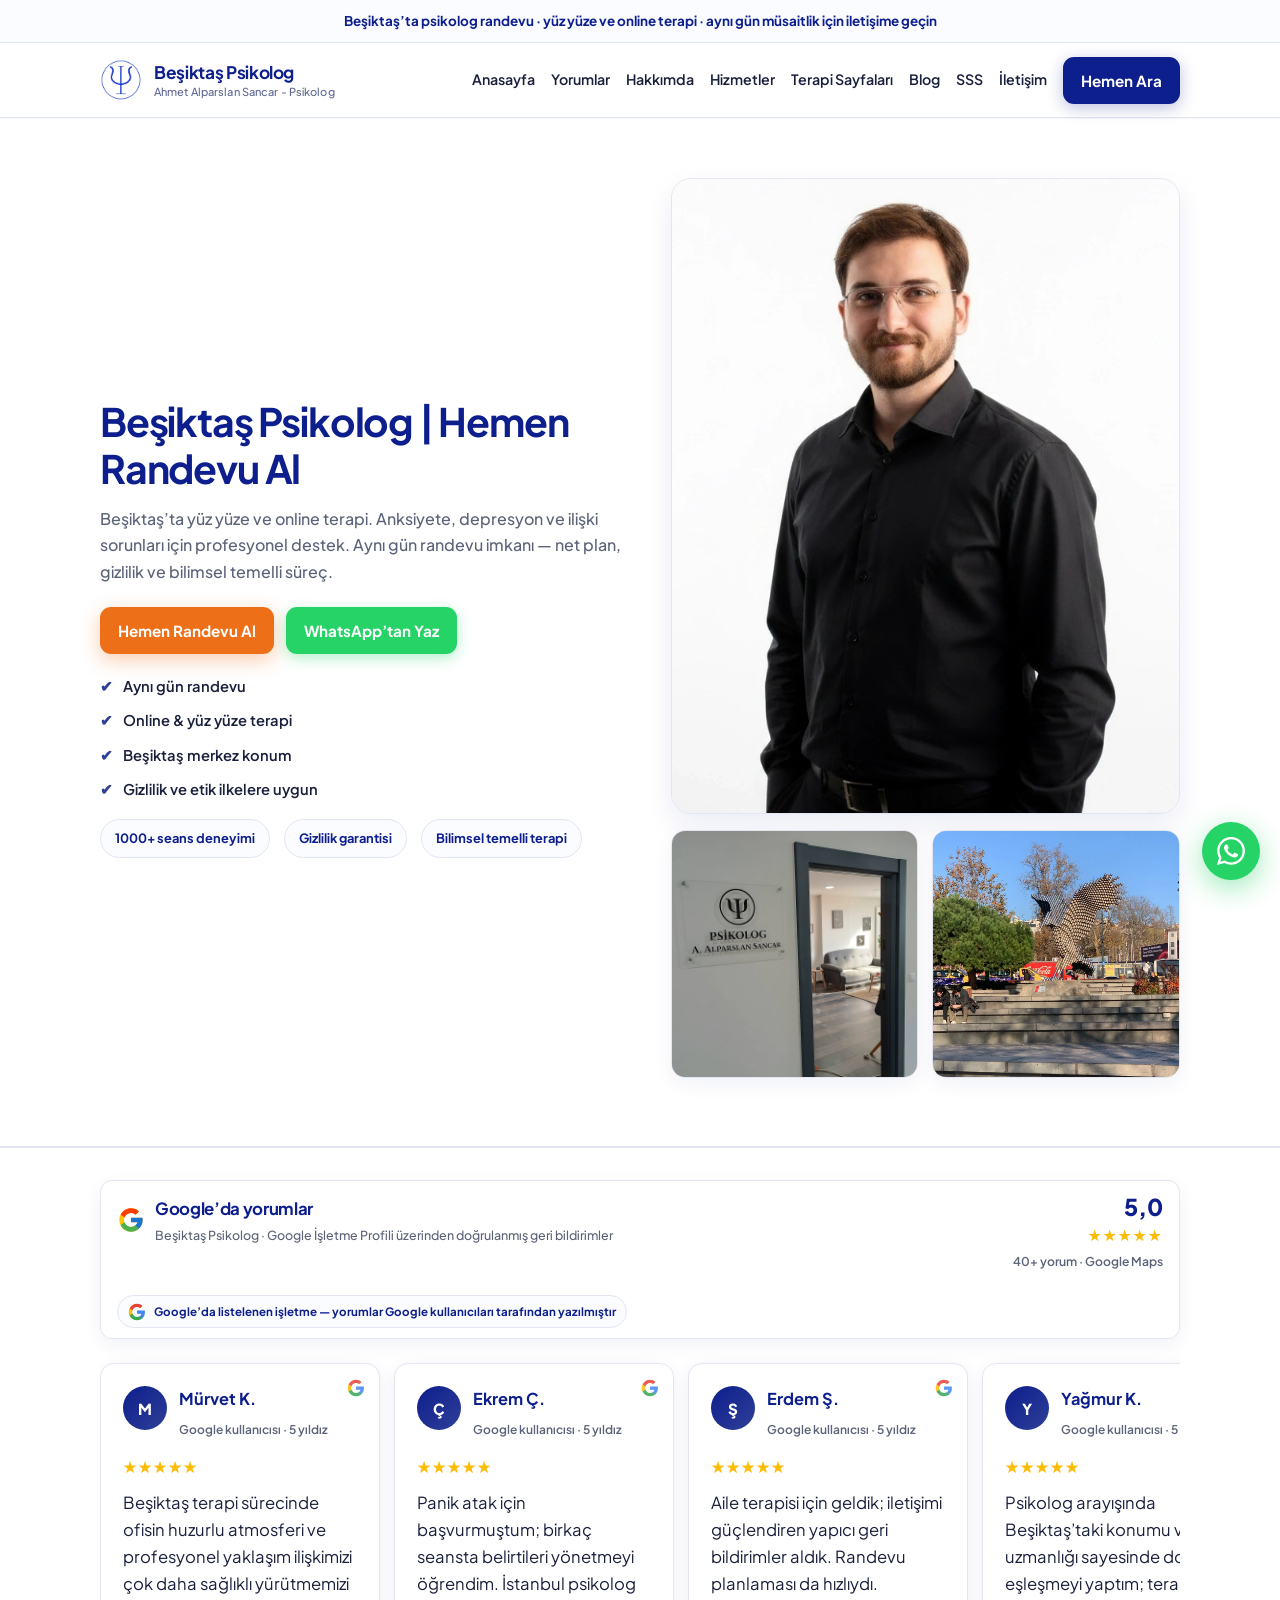
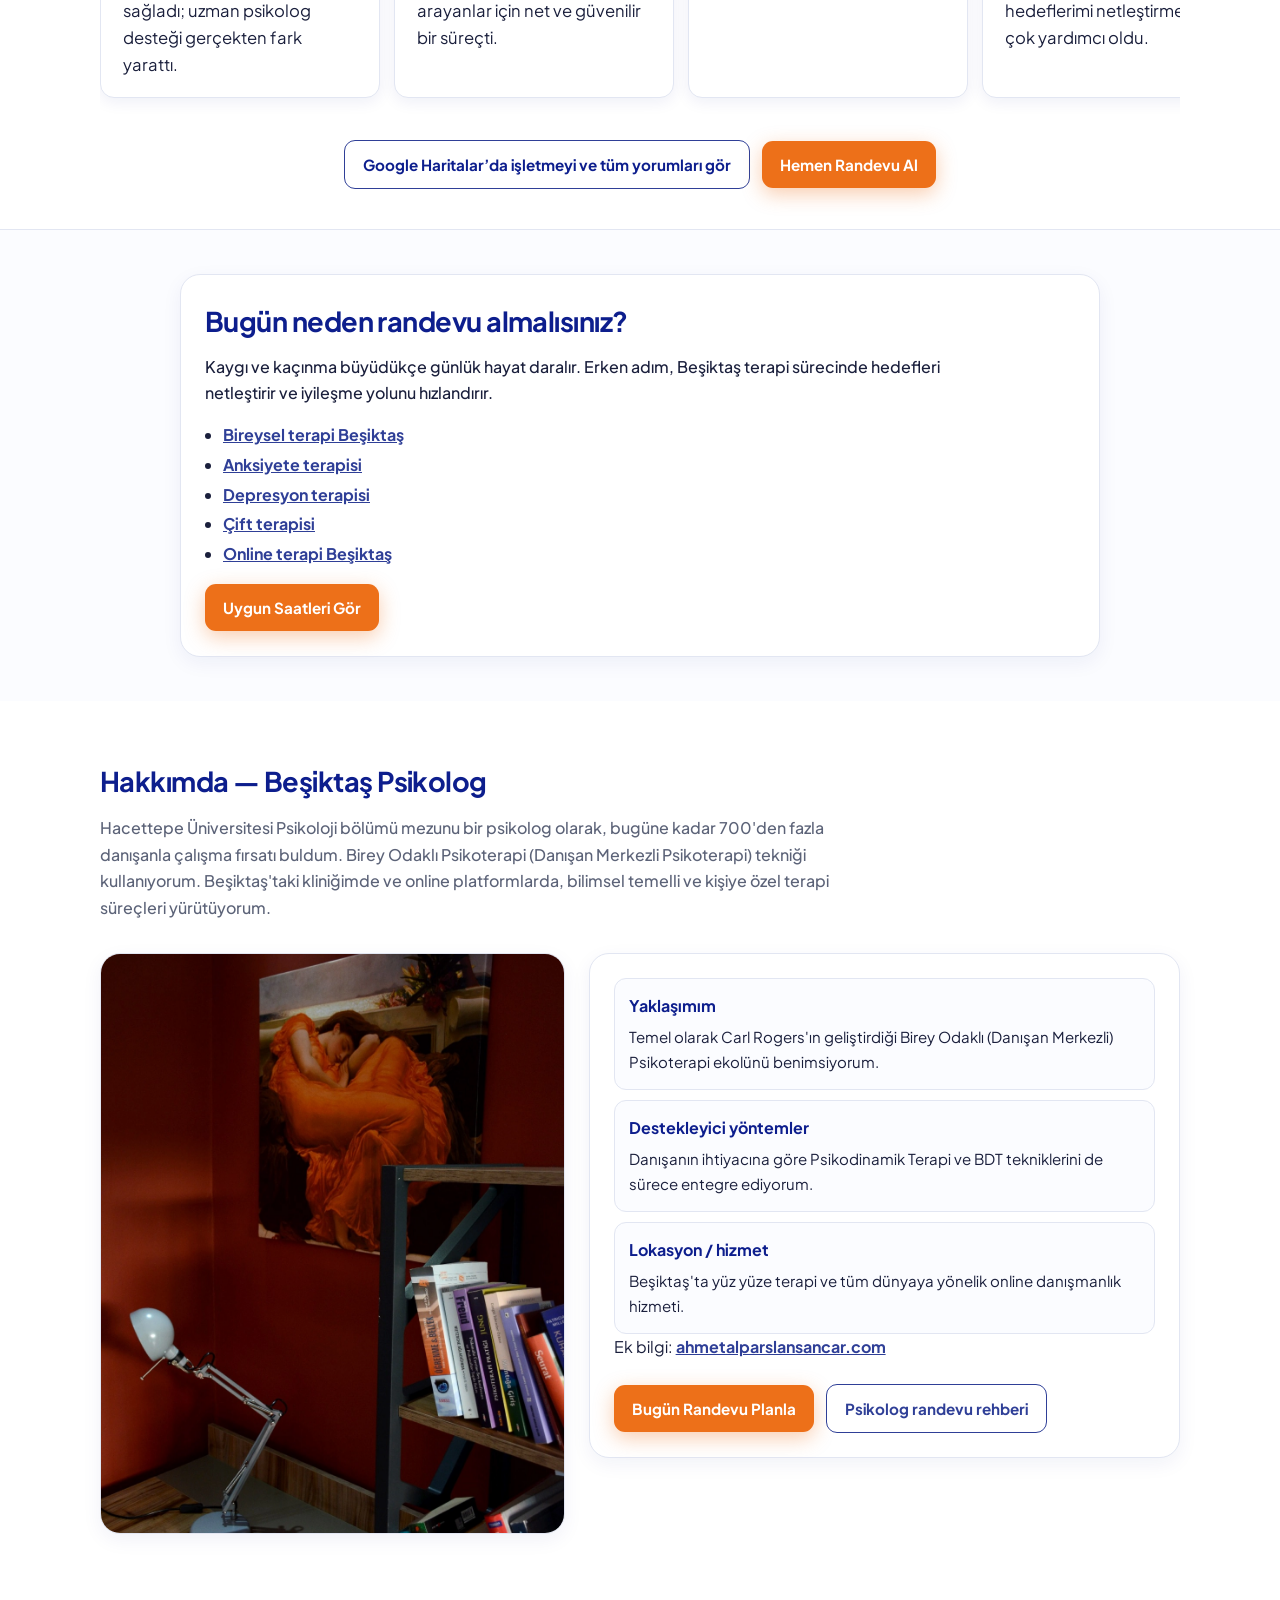
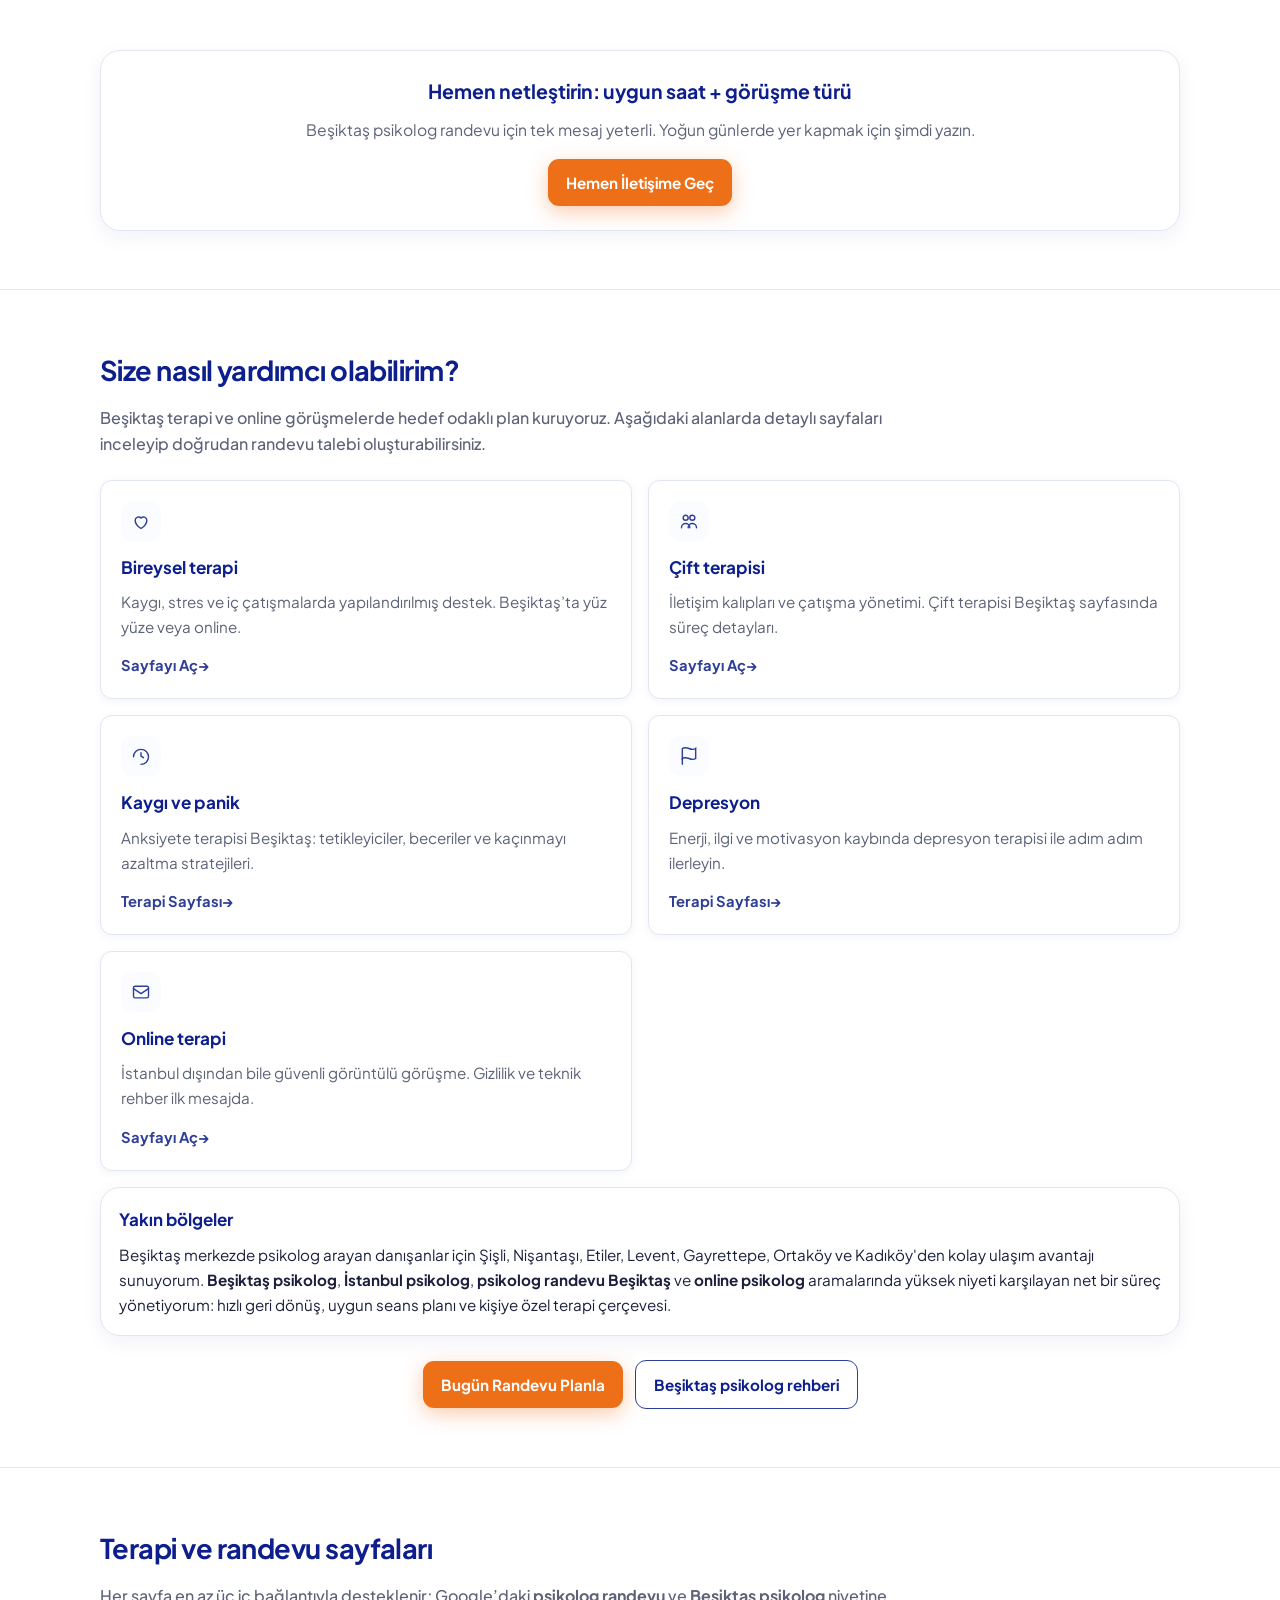
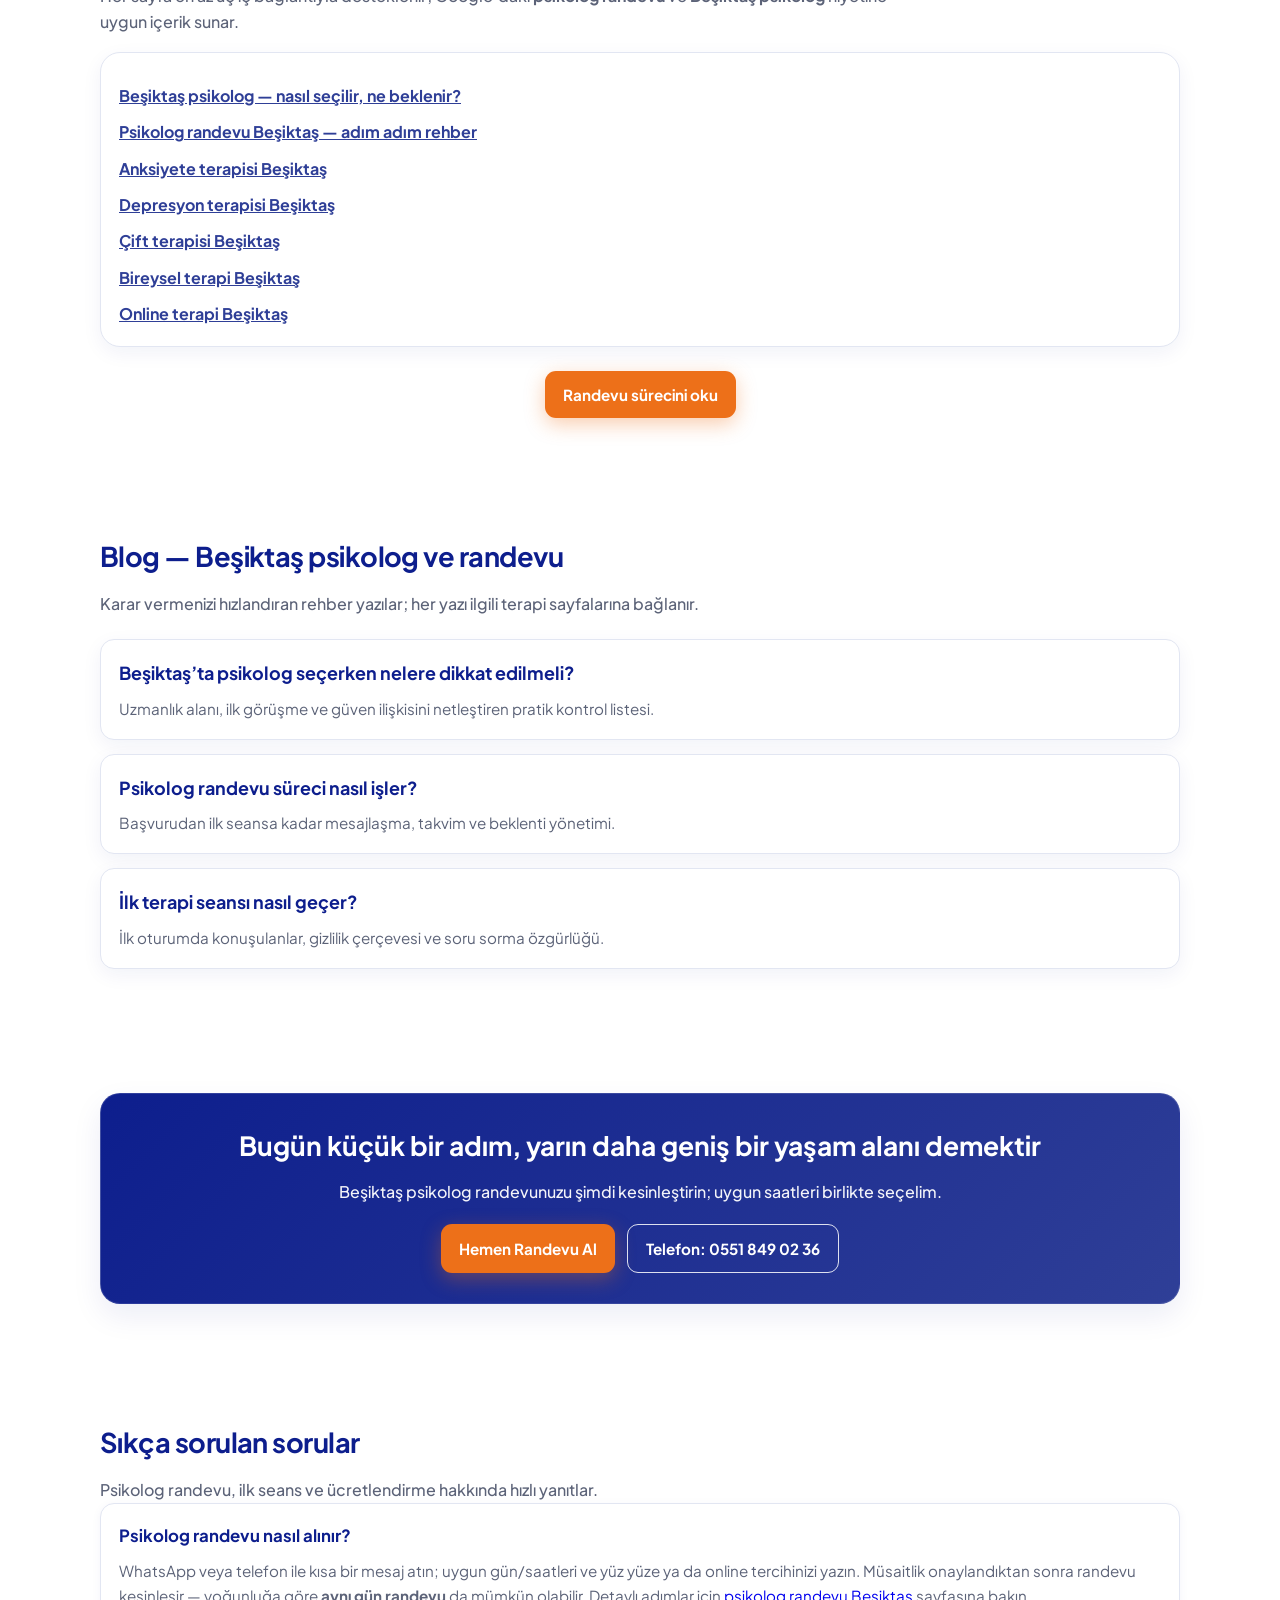
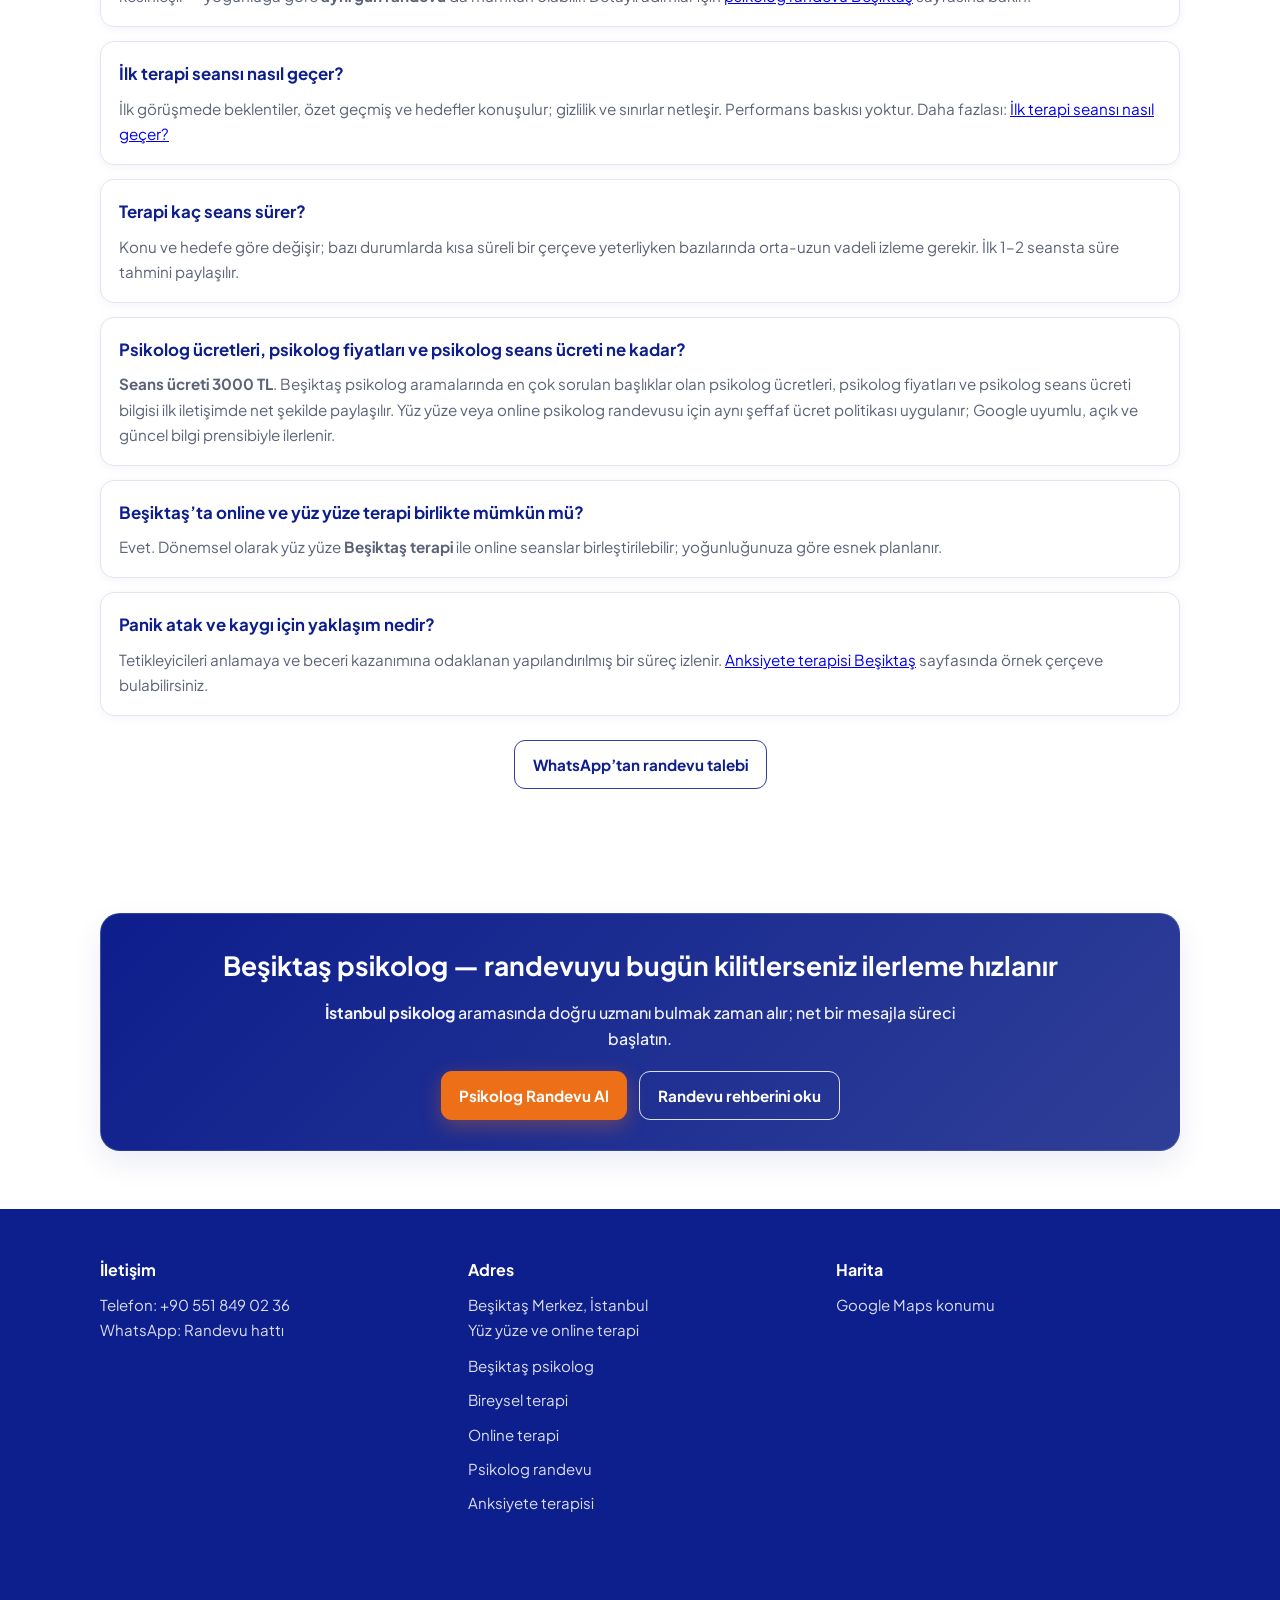
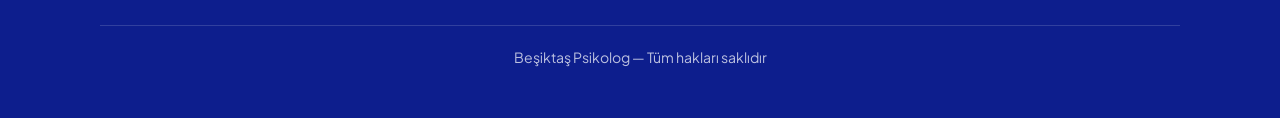
==== commit 1cb15590: "﻿Refine mobile UX and content trust signals across the site. Update copy and navigation for accuracy" ====
--- a/index.html
+++ b/index.html
@@ -5,16 +5,16 @@
   <meta name="viewport" content="width=device-width, initial-scale=1">
   <title>Beşiktaş Psikolog | Hemen Randevu Al | Psikolog Randevu Beşiktaş</title>
   <meta name="description" content="Beşiktaş psikolog randevu: aynı gün kontenjan, yüz yüze ve online terapi. Anksiyete, depresyon ve çift terapisi. Beşiktaş merkez, İstanbul psikolog desteği — WhatsApp ile hemen iletişime geçin.">
-  <meta name="keywords" content="Beşiktaş psikolog, psikolog randevu, Beşiktaş terapi, Beşiktaş klinik psikolog, İstanbul psikolog">
+  <meta name="keywords" content="Beşiktaş psikolog, psikolog randevu, Beşiktaş terapi, Beşiktaş psikolog, İstanbul psikolog">
   <meta name="author" content="Beşiktaş Psikolog">
   <meta name="robots" content="index,follow,max-image-preview:large">
   <meta name="theme-color" content="#0D1E8D">
   <link rel="canonical" href="https://besiktaspsikolog.org/">
   <link rel="preload" href="styles.css" as="style">
   <link rel="stylesheet" href="styles.css">
-  <link rel="icon" href="favicon.icon" sizes="any">
+  <link rel="icon" href="favicon.ico" sizes="any">
   <link rel="icon" type="image/x-icon" href="favicon.ico">
-  <link rel="shortcut icon" href="favicon.icon">
+  <link rel="shortcut icon" href="favicon.ico">
   <meta property="og:type" content="website">
   <meta property="og:locale" content="tr_TR">
   <meta property="og:title" content="Beşiktaş Psikolog | Hemen Randevu Al | Psikolog Randevu Beşiktaş">
@@ -61,7 +61,7 @@
           { "@type": "Place", "name": "Beşiktaş" },
           { "@type": "Place", "name": "İstanbul" }
         ],
-        "description": "Beşiktaş klinik psikolog ofisi: psikolog randevu, yüz yüze ve online terapi, anksiyete, depresyon ve çift terapisi desteği.",
+        "description": "Beşiktaş psikolog ofisi: psikolog randevu, yüz yüze ve online terapi, anksiyete, depresyon ve çift terapisi desteği.",
         "sameAs": [
           "https://maps.app.goo.gl/UREmy2i7TNAJbgYdA"
         ],
@@ -71,7 +71,7 @@
         "@type": "Person",
         "@id": "https://besiktaspsikolog.org/#psychologist",
         "name": "Ahmet Alparslan Sancar",
-        "jobTitle": "Klinik Psikolog",
+        "jobTitle": "Psikolog",
         "description": "Beşiktaş’ta yüz yüze ve online psikoterapi; anksiyete, depresyon ve çift terapisi alanlarında bilimsel temelli yaklaşım.",
         "image": "https://besiktaspsikolog.org/images/profil.webp",
         "url": "https://besiktaspsikolog.org/",
@@ -143,18 +143,35 @@
   <header class="header" id="anasayfa">
     <div class="container nav">
       <a class="brand" href="index.html">
-        <img src="images/logo-brand.webp" width="42" height="42" alt="Beşiktaş Psikolog logo">
-        <span class="brand-text">Beşiktaş Psikolog <small>Klinik Psikolog · İstanbul</small></span>
+        <img src="images/logo.png" width="42" height="42" alt="Beşiktaş Psikolog logo">
+        <span class="brand-text">Beşiktaş Psikolog <small>Ahmet Alparslan Sancar - Psikolog</small></span>
       </a>
-      <nav class="menu" aria-label="Ana menü">
-        <a href="#anasayfa">Anasayfa</a>
-        <a href="#hakkimda">Hakkımda</a>
-        <a href="#hizmetler">Hizmetler</a>
-        <a href="#seo-sayfalar">Terapi Sayfaları</a>
-        <a href="#blog">Blog</a>
-        <a href="#yorumlar">Yorumlar</a>
-        <a href="#sss">SSS</a>
-        <a href="#iletisim">İletişim</a>
+      <nav class="menu menu--home" aria-label="Ana menü">
+        <div class="menu__mobile-bar">
+          <a class="menu__pill" href="#anasayfa">Ana</a>
+          <a class="menu__pill" href="#yorumlar">Yorumlar</a>
+          <a class="menu__pill" href="#hizmetler">Hizmetler</a>
+          <a class="menu__pill" href="#iletisim">İletişim</a>
+          <details class="menu__drawer">
+            <summary class="menu__pill menu__pill--more" aria-label="Diğer menü">⋯</summary>
+            <div class="menu__drawer-panel">
+              <a href="#hakkimda">Hakkımda</a>
+              <a href="#seo-sayfalar">Terapi sayfaları</a>
+              <a href="#blog">Blog</a>
+              <a href="#sss">SSS</a>
+            </div>
+          </details>
+        </div>
+        <div class="menu__desktop">
+          <a href="#anasayfa">Anasayfa</a>
+          <a href="#yorumlar">Yorumlar</a>
+          <a href="#hakkimda">Hakkımda</a>
+          <a href="#hizmetler">Hizmetler</a>
+          <a href="#seo-sayfalar">Terapi Sayfaları</a>
+          <a href="#blog">Blog</a>
+          <a href="#sss">SSS</a>
+          <a href="#iletisim">İletişim</a>
+        </div>
       </nav>
       <a class="btn btn-call" href="tel:+905518490236" aria-label="Telefon ile ara">Hemen Ara</a>
     </div>
@@ -200,11 +217,166 @@
       </div>
     </section>
 
-    <section class="section section--surface" style="padding:48px 0;" aria-label="Özet bilgi">
-      <div class="container">
-        <div class="bio-card" style="max-width:920px;margin:0 auto;">
-          <h2 class="section-title" style="margin-bottom:10px;">Bugün neden randevu almalısınız?</h2>
-          <p class="section-text" style="margin-bottom:14px;">Kaygı ve kaçınma büyüdükçe günlük hayat daralır. Erken adım, Beşiktaş terapi sürecinde hedefleri netleştirir ve iyileşme yolunu hızlandırır.</p>
+    <section class="section google-reviews-wrap google-reviews-wrap--elevated" id="yorumlar">
+      <div class="container">
+        <div class="google-panel">
+          <div class="google-panel__head">
+            <div class="google-panel__brand">
+              <div class="google-panel__g" aria-hidden="true">
+                <svg width="44" height="44" viewBox="0 0 48 48"><path fill="#FFC107" d="M43.611 20.083H42V20H24v8h11.303c-1.649 4.657-6.08 8-11.303 8-6.627 0-12-5.373-12-12s5.373-12 12-12c3.059 0 5.842 1.154 7.961 3.039l5.657-5.657C34.046 6.053 29.268 4 24 4 12.955 4 4 12.955 4 24s8.955 20 20 20 20-8.955 20-20c0-1.341-.138-2.65-.389-3.917z"/><path fill="#FF3D00" d="m6.306 14.691 6.571 4.819C14.655 15.108 18.961 12 24 12c3.059 0 5.842 1.154 7.961 3.039l5.657-5.657C34.046 6.053 29.268 4 24 4 16.318 4 9.656 8.337 6.306 14.691z"/><path fill="#4CAF50" d="M24 44c5.166 0 9.86-1.977 13.409-5.192l-6.19-5.238A11.91 11.91 0 0 1 24 36c-5.202 0-9.619-3.317-11.283-7.946l-6.522 5.025C9.505 39.556 16.227 44 24 44z"/><path fill="#1976D2" d="M43.611 20.083H42V20H24v8h11.303a12.04 12.04 0 0 1-4.087 5.571l.003-.002 6.19 5.238C36.971 39.205 44 34 44 24c0-1.341-.138-2.65-.389-3.917z"/></svg>
+              </div>
+              <div>
+                <p class="google-panel__title">Google’da yorumlar</p>
+                <p class="google-panel__subtitle">Beşiktaş Psikolog · Google İşletme Profili üzerinden doğrulanmış geri bildirimler</p>
+              </div>
+            </div>
+            <div class="google-panel__rating">
+              <div class="google-panel__score">5,0</div>
+              <div class="google-panel__stars" aria-label="5 üzerinden 5 yıldız">★★★★★</div>
+              <p class="google-panel__meta">40+ yorum · Google Maps</p>
+            </div>
+          </div>
+          <div class="google-panel__badge">
+            <svg width="18" height="18" viewBox="0 0 24 24" aria-hidden="true"><path fill="#4285F4" d="M22.56 12.25c0-.78-.07-1.53-.2-2.25H12v4.26h5.92c-.26 1.37-1.04 2.53-2.21 3.31v2.77h3.57c2.08-1.92 3.28-4.74 3.28-8.09z"/><path fill="#34A853" d="M12 23c2.97 0 5.46-.98 7.28-2.66l-3.57-2.77c-.98.66-2.23 1.06-3.71 1.06-2.86 0-5.29-1.93-6.16-4.53H2.18v2.84C3.99 20.53 7.7 23 12 23z"/><path fill="#FBBC05" d="M5.84 14.09c-.22-.66-.35-1.36-.35-2.09s.13-1.43.35-2.09V7.07H2.18C1.43 8.55 1 10.22 1 12s.43 3.45 1.18 4.93l2.85-2.22.81-.62z"/><path fill="#EA4335" d="M12 5.38c1.62 0 3.06.56 4.21 1.64l3.15-3.15C17.45 2.09 14.97 1 12 1 7.7 1 3.99 3.47 2.18 7.07l3.66 2.84c.87-2.6 3.3-4.53 6.16-4.53z"/></svg>
+            Google’da listelenen işletme — yorumlar Google kullanıcıları tarafından yazılmıştır
+          </div>
+        </div>
+
+        <div class="slider" aria-label="Google Haritalar tarzı yorum kartları">
+          <article class="review">
+            <div class="review__g-icon" aria-hidden="true"><svg width="18" height="18" viewBox="0 0 24 24"><path fill="#4285F4" d="M22.56 12.25c0-.78-.07-1.53-.2-2.25H12v4.26h5.92c-.26 1.37-1.04 2.53-2.21 3.31v2.77h3.57c2.08-1.92 3.28-4.74 3.28-8.09z"/><path fill="#34A853" d="M12 23c2.97 0 5.46-.98 7.28-2.66l-3.57-2.77c-.98.66-2.23 1.06-3.71 1.06-2.86 0-5.29-1.93-6.16-4.53H2.18v2.84C3.99 20.53 7.7 23 12 23z"/><path fill="#FBBC05" d="M5.84 14.09c-.22-.66-.35-1.36-.35-2.09s.13-1.43.35-2.09V7.07H2.18C1.43 8.55 1 10.22 1 12s.43 3.45 1.18 4.93l2.85-2.22.81-.62z"/><path fill="#EA4335" d="M12 5.38c1.62 0 3.06.56 4.21 1.64l3.15-3.15C17.45 2.09 14.97 1 12 1 7.7 1 3.99 3.47 2.18 7.07l3.66 2.84c.87-2.6 3.3-4.53 6.16-4.53z"/></svg></div>
+            <div class="review__top">
+              <div class="review__avatar" aria-hidden="true">M</div>
+              <div class="review__meta">
+                <strong>Mürvet K.</strong>
+                <span class="review__label">Google kullanıcısı · 5 yıldız</span>
+              </div>
+            </div>
+            <div class="stars" aria-label="5 yıldız">★★★★★</div>
+            <p>Beşiktaş terapi sürecinde ofisin huzurlu atmosferi ve profesyonel yaklaşım ilişkimizi çok daha sağlıklı yürütmemizi sağladı; uzman psikolog desteği gerçekten fark yarattı.</p>
+          </article>
+          <article class="review">
+            <div class="review__g-icon" aria-hidden="true"><svg width="18" height="18" viewBox="0 0 24 24"><path fill="#4285F4" d="M22.56 12.25c0-.78-.07-1.53-.2-2.25H12v4.26h5.92c-.26 1.37-1.04 2.53-2.21 3.31v2.77h3.57c2.08-1.92 3.28-4.74 3.28-8.09z"/><path fill="#34A853" d="M12 23c2.97 0 5.46-.98 7.28-2.66l-3.57-2.77c-.98.66-2.23 1.06-3.71 1.06-2.86 0-5.29-1.93-6.16-4.53H2.18v2.84C3.99 20.53 7.7 23 12 23z"/><path fill="#FBBC05" d="M5.84 14.09c-.22-.66-.35-1.36-.35-2.09s.13-1.43.35-2.09V7.07H2.18C1.43 8.55 1 10.22 1 12s.43 3.45 1.18 4.93l2.85-2.22.81-.62z"/><path fill="#EA4335" d="M12 5.38c1.62 0 3.06.56 4.21 1.64l3.15-3.15C17.45 2.09 14.97 1 12 1 7.7 1 3.99 3.47 2.18 7.07l3.66 2.84c.87-2.6 3.3-4.53 6.16-4.53z"/></svg></div>
+            <div class="review__top">
+              <div class="review__avatar" aria-hidden="true">Ç</div>
+              <div class="review__meta">
+                <strong>Ekrem Ç.</strong>
+                <span class="review__label">Google kullanıcısı · 5 yıldız</span>
+              </div>
+            </div>
+            <div class="stars" aria-label="5 yıldız">★★★★★</div>
+            <p>Panik atak için başvurmuştum; birkaç seansta belirtileri yönetmeyi öğrendim. İstanbul psikolog arayanlar için net ve güvenilir bir süreçti.</p>
+          </article>
+          <article class="review">
+            <div class="review__g-icon" aria-hidden="true"><svg width="18" height="18" viewBox="0 0 24 24"><path fill="#4285F4" d="M22.56 12.25c0-.78-.07-1.53-.2-2.25H12v4.26h5.92c-.26 1.37-1.04 2.53-2.21 3.31v2.77h3.57c2.08-1.92 3.28-4.74 3.28-8.09z"/><path fill="#34A853" d="M12 23c2.97 0 5.46-.98 7.28-2.66l-3.57-2.77c-.98.66-2.23 1.06-3.71 1.06-2.86 0-5.29-1.93-6.16-4.53H2.18v2.84C3.99 20.53 7.7 23 12 23z"/><path fill="#FBBC05" d="M5.84 14.09c-.22-.66-.35-1.36-.35-2.09s.13-1.43.35-2.09V7.07H2.18C1.43 8.55 1 10.22 1 12s.43 3.45 1.18 4.93l2.85-2.22.81-.62z"/><path fill="#EA4335" d="M12 5.38c1.62 0 3.06.56 4.21 1.64l3.15-3.15C17.45 2.09 14.97 1 12 1 7.7 1 3.99 3.47 2.18 7.07l3.66 2.84c.87-2.6 3.3-4.53 6.16-4.53z"/></svg></div>
+            <div class="review__top">
+              <div class="review__avatar" aria-hidden="true">Ş</div>
+              <div class="review__meta">
+                <strong>Erdem Ş.</strong>
+                <span class="review__label">Google kullanıcısı · 5 yıldız</span>
+              </div>
+            </div>
+            <div class="stars" aria-label="5 yıldız">★★★★★</div>
+            <p>Aile terapisi için geldik; iletişimi güçlendiren yapıcı geri bildirimler aldık. Randevu planlaması da hızlıydı.</p>
+          </article>
+          <article class="review">
+            <div class="review__g-icon" aria-hidden="true"><svg width="18" height="18" viewBox="0 0 24 24"><path fill="#4285F4" d="M22.56 12.25c0-.78-.07-1.53-.2-2.25H12v4.26h5.92c-.26 1.37-1.04 2.53-2.21 3.31v2.77h3.57c2.08-1.92 3.28-4.74 3.28-8.09z"/><path fill="#34A853" d="M12 23c2.97 0 5.46-.98 7.28-2.66l-3.57-2.77c-.98.66-2.23 1.06-3.71 1.06-2.86 0-5.29-1.93-6.16-4.53H2.18v2.84C3.99 20.53 7.7 23 12 23z"/><path fill="#FBBC05" d="M5.84 14.09c-.22-.66-.35-1.36-.35-2.09s.13-1.43.35-2.09V7.07H2.18C1.43 8.55 1 10.22 1 12s.43 3.45 1.18 4.93l2.85-2.22.81-.62z"/><path fill="#EA4335" d="M12 5.38c1.62 0 3.06.56 4.21 1.64l3.15-3.15C17.45 2.09 14.97 1 12 1 7.7 1 3.99 3.47 2.18 7.07l3.66 2.84c.87-2.6 3.3-4.53 6.16-4.53z"/></svg></div>
+            <div class="review__top">
+              <div class="review__avatar" aria-hidden="true">Y</div>
+              <div class="review__meta">
+                <strong>Yağmur K.</strong>
+                <span class="review__label">Google kullanıcısı · 5 yıldız</span>
+              </div>
+            </div>
+            <div class="stars" aria-label="5 yıldız">★★★★★</div>
+            <p>Psikolog arayışında Beşiktaş’taki konumu ve uzmanlığı sayesinde doğru eşleşmeyi yaptım; terapi hedeflerimi netleştirmeme çok yardımcı oldu.</p>
+          </article>
+          <article class="review">
+            <div class="review__g-icon" aria-hidden="true"><svg width="18" height="18" viewBox="0 0 24 24"><path fill="#4285F4" d="M22.56 12.25c0-.78-.07-1.53-.2-2.25H12v4.26h5.92c-.26 1.37-1.04 2.53-2.21 3.31v2.77h3.57c2.08-1.92 3.28-4.74 3.28-8.09z"/><path fill="#34A853" d="M12 23c2.97 0 5.46-.98 7.28-2.66l-3.57-2.77c-.98.66-2.23 1.06-3.71 1.06-2.86 0-5.29-1.93-6.16-4.53H2.18v2.84C3.99 20.53 7.7 23 12 23z"/><path fill="#FBBC05" d="M5.84 14.09c-.22-.66-.35-1.36-.35-2.09s.13-1.43.35-2.09V7.07H2.18C1.43 8.55 1 10.22 1 12s.43 3.45 1.18 4.93l2.85-2.22.81-.62z"/><path fill="#EA4335" d="M12 5.38c1.62 0 3.06.56 4.21 1.64l3.15-3.15C17.45 2.09 14.97 1 12 1 7.7 1 3.99 3.47 2.18 7.07l3.66 2.84c.87-2.6 3.3-4.53 6.16-4.53z"/></svg></div>
+            <div class="review__top">
+              <div class="review__avatar" aria-hidden="true">H</div>
+              <div class="review__meta">
+                <strong>FS Hakan</strong>
+                <span class="review__label">Google kullanıcısı · 5 yıldız</span>
+              </div>
+            </div>
+            <div class="stars" aria-label="5 yıldız">★★★★★</div>
+            <p>OKB ve takıntılı düşünceler için gittim; bilimsel temelli teknikler ve sıcak iletişim bir arada.</p>
+          </article>
+          <article class="review">
+            <div class="review__g-icon" aria-hidden="true"><svg width="18" height="18" viewBox="0 0 24 24"><path fill="#4285F4" d="M22.56 12.25c0-.78-.07-1.53-.2-2.25H12v4.26h5.92c-.26 1.37-1.04 2.53-2.21 3.31v2.77h3.57c2.08-1.92 3.28-4.74 3.28-8.09z"/><path fill="#34A853" d="M12 23c2.97 0 5.46-.98 7.28-2.66l-3.57-2.77c-.98.66-2.23 1.06-3.71 1.06-2.86 0-5.29-1.93-6.16-4.53H2.18v2.84C3.99 20.53 7.7 23 12 23z"/><path fill="#FBBC05" d="M5.84 14.09c-.22-.66-.35-1.36-.35-2.09s.13-1.43.35-2.09V7.07H2.18C1.43 8.55 1 10.22 1 12s.43 3.45 1.18 4.93l2.85-2.22.81-.62z"/><path fill="#EA4335" d="M12 5.38c1.62 0 3.06.56 4.21 1.64l3.15-3.15C17.45 2.09 14.97 1 12 1 7.7 1 3.99 3.47 2.18 7.07l3.66 2.84c.87-2.6 3.3-4.53 6.16-4.53z"/></svg></div>
+            <div class="review__top">
+              <div class="review__avatar" aria-hidden="true">Z</div>
+              <div class="review__meta">
+                <strong>Zeynep U.</strong>
+                <span class="review__label">Google kullanıcısı · 5 yıldız</span>
+              </div>
+            </div>
+            <div class="stars" aria-label="5 yıldız">★★★★★</div>
+            <p>İğne fobisi için kısa sürede somut ilerleme kaydettim. Psikolog randevu aldığım ilk günden itibaren süreç şeffaftı.</p>
+          </article>
+          <article class="review">
+            <div class="review__g-icon" aria-hidden="true"><svg width="18" height="18" viewBox="0 0 24 24"><path fill="#4285F4" d="M22.56 12.25c0-.78-.07-1.53-.2-2.25H12v4.26h5.92c-.26 1.37-1.04 2.53-2.21 3.31v2.77h3.57c2.08-1.92 3.28-4.74 3.28-8.09z"/><path fill="#34A853" d="M12 23c2.97 0 5.46-.98 7.28-2.66l-3.57-2.77c-.98.66-2.23 1.06-3.71 1.06-2.86 0-5.29-1.93-6.16-4.53H2.18v2.84C3.99 20.53 7.7 23 12 23z"/><path fill="#FBBC05" d="M5.84 14.09c-.22-.66-.35-1.36-.35-2.09s.13-1.43.35-2.09V7.07H2.18C1.43 8.55 1 10.22 1 12s.43 3.45 1.18 4.93l2.85-2.22.81-.62z"/><path fill="#EA4335" d="M12 5.38c1.62 0 3.06.56 4.21 1.64l3.15-3.15C17.45 2.09 14.97 1 12 1 7.7 1 3.99 3.47 2.18 7.07l3.66 2.84c.87-2.6 3.3-4.53 6.16-4.53z"/></svg></div>
+            <div class="review__top">
+              <div class="review__avatar" aria-hidden="true">M</div>
+              <div class="review__meta">
+                <strong>Mehmet G.</strong>
+                <span class="review__label">Google kullanıcısı · 5 yıldız</span>
+              </div>
+            </div>
+            <div class="stars" aria-label="5 yıldız">★★★★★</div>
+            <p>İnsana değer veren hümanist yaklaşımı ve Beşiktaş merkez konumuyla düzenli takip kolaylaştı.</p>
+          </article>
+          <article class="review">
+            <div class="review__g-icon" aria-hidden="true"><svg width="18" height="18" viewBox="0 0 24 24"><path fill="#4285F4" d="M22.56 12.25c0-.78-.07-1.53-.2-2.25H12v4.26h5.92c-.26 1.37-1.04 2.53-2.21 3.31v2.77h3.57c2.08-1.92 3.28-4.74 3.28-8.09z"/><path fill="#34A853" d="M12 23c2.97 0 5.46-.98 7.28-2.66l-3.57-2.77c-.98.66-2.23 1.06-3.71 1.06-2.86 0-5.29-1.93-6.16-4.53H2.18v2.84C3.99 20.53 7.7 23 12 23z"/><path fill="#FBBC05" d="M5.84 14.09c-.22-.66-.35-1.36-.35-2.09s.13-1.43.35-2.09V7.07H2.18C1.43 8.55 1 10.22 1 12s.43 3.45 1.18 4.93l2.85-2.22.81-.62z"/><path fill="#EA4335" d="M12 5.38c1.62 0 3.06.56 4.21 1.64l3.15-3.15C17.45 2.09 14.97 1 12 1 7.7 1 3.99 3.47 2.18 7.07l3.66 2.84c.87-2.6 3.3-4.53 6.16-4.53z"/></svg></div>
+            <div class="review__top">
+              <div class="review__avatar" aria-hidden="true">T</div>
+              <div class="review__meta">
+                <strong>Tülin Ş.</strong>
+                <span class="review__label">Google kullanıcısı · 5 yıldız</span>
+              </div>
+            </div>
+            <div class="stars" aria-label="5 yıldız">★★★★★</div>
+            <p>Seanslarda güvende hissettim; hem profesyonel hem anlayışlı. Terapiye başladığımdan beri günlük işlevim güçlendi.</p>
+          </article>
+          <article class="review">
+            <div class="review__g-icon" aria-hidden="true"><svg width="18" height="18" viewBox="0 0 24 24"><path fill="#4285F4" d="M22.56 12.25c0-.78-.07-1.53-.2-2.25H12v4.26h5.92c-.26 1.37-1.04 2.53-2.21 3.31v2.77h3.57c2.08-1.92 3.28-4.74 3.28-8.09z"/><path fill="#34A853" d="M12 23c2.97 0 5.46-.98 7.28-2.66l-3.57-2.77c-.98.66-2.23 1.06-3.71 1.06-2.86 0-5.29-1.93-6.16-4.53H2.18v2.84C3.99 20.53 7.7 23 12 23z"/><path fill="#FBBC05" d="M5.84 14.09c-.22-.66-.35-1.36-.35-2.09s.13-1.43.35-2.09V7.07H2.18C1.43 8.55 1 10.22 1 12s.43 3.45 1.18 4.93l2.85-2.22.81-.62z"/><path fill="#EA4335" d="M12 5.38c1.62 0 3.06.56 4.21 1.64l3.15-3.15C17.45 2.09 14.97 1 12 1 7.7 1 3.99 3.47 2.18 7.07l3.66 2.84c.87-2.6 3.3-4.53 6.16-4.53z"/></svg></div>
+            <div class="review__top">
+              <div class="review__avatar" aria-hidden="true">S</div>
+              <div class="review__meta">
+                <strong>Semih A.</strong>
+                <span class="review__label">Google kullanıcısı · 5 yıldız</span>
+              </div>
+            </div>
+            <div class="stars" aria-label="5 yıldız">★★★★★</div>
+            <p>Yüzeysel çözüm yerine kök nedenlere inen bir yöntem. Nazik ve net iletişim.</p>
+          </article>
+          <article class="review">
+            <div class="review__g-icon" aria-hidden="true"><svg width="18" height="18" viewBox="0 0 24 24"><path fill="#4285F4" d="M22.56 12.25c0-.78-.07-1.53-.2-2.25H12v4.26h5.92c-.26 1.37-1.04 2.53-2.21 3.31v2.77h3.57c2.08-1.92 3.28-4.74 3.28-8.09z"/><path fill="#34A853" d="M12 23c2.97 0 5.46-.98 7.28-2.66l-3.57-2.77c-.98.66-2.23 1.06-3.71 1.06-2.86 0-5.29-1.93-6.16-4.53H2.18v2.84C3.99 20.53 7.7 23 12 23z"/><path fill="#FBBC05" d="M5.84 14.09c-.22-.66-.35-1.36-.35-2.09s.13-1.43.35-2.09V7.07H2.18C1.43 8.55 1 10.22 1 12s.43 3.45 1.18 4.93l2.85-2.22.81-.62z"/><path fill="#EA4335" d="M12 5.38c1.62 0 3.06.56 4.21 1.64l3.15-3.15C17.45 2.09 14.97 1 12 1 7.7 1 3.99 3.47 2.18 7.07l3.66 2.84c.87-2.6 3.3-4.53 6.16-4.53z"/></svg></div>
+            <div class="review__top">
+              <div class="review__avatar" aria-hidden="true">İ</div>
+              <div class="review__meta">
+                <strong>İpek B.</strong>
+                <span class="review__label">Google kullanıcısı · 5 yıldız</span>
+              </div>
+            </div>
+            <div class="stars" aria-label="5 yıldız">★★★★★</div>
+            <p>Online psikolog desteği de denedim; görüntülü görüşmelerde bile bağlantı çok iyiydi. Teşekkürler.</p>
+          </article>
+        </div>
+
+        <div class="section-cta">
+          <a class="btn btn-outline" href="https://maps.app.goo.gl/UREmy2i7TNAJbgYdA" target="_blank" rel="noopener">Google Haritalar’da işletmeyi ve tüm yorumları gör</a>
+          <a class="btn btn-cta" href="https://wa.me/905518490236?text=Yorumlar%C4%B1%20okudum%20%E2%80%94%20randevu%20planlamak%20istiyorum." target="_blank" rel="noopener">Hemen Randevu Al</a>
+        </div>
+      </div>
+    </section>
+
+    <section class="section section--surface section--compact" aria-label="Özet bilgi">
+      <div class="container">
+        <div class="bio-card bio-card--center">
+          <h2 class="section-title section-title--tight">Bugün neden randevu almalısınız?</h2>
+          <p class="section-text section-text--tight">Kaygı ve kaçınma büyüdükçe günlük hayat daralır. Erken adım, Beşiktaş terapi sürecinde hedefleri netleştirir ve iyileşme yolunu hızlandırır.</p>
           <ul class="services-list">
             <li><a href="bireysel-terapi-besiktas.html">Bireysel terapi Beşiktaş</a></li>
             <li><a href="anksiyete-terapi-besiktas.html">Anksiyete terapisi</a></li>
@@ -212,7 +384,7 @@
             <li><a href="cift-terapisi-besiktas.html">Çift terapisi</a></li>
             <li><a href="online-terapi-besiktas.html">Online terapi Beşiktaş</a></li>
           </ul>
-          <div class="section-cta section-cta--left" style="margin-top:16px;">
+          <div class="section-cta section-cta--left section-cta--tight">
             <a class="btn btn-cta" href="https://wa.me/905518490236?text=Uygun%20saatleri%20%C3%B6%C4%9Frenmek%20istiyorum." target="_blank" rel="noopener">Uygun Saatleri Gör</a>
           </div>
         </div>
@@ -221,24 +393,27 @@
 
     <section class="section" id="hakkimda">
       <div class="container">
-        <h2 class="section-title">Hakkımda — Beşiktaş Klinik Psikolog</h2>
-        <p class="section-text">İstanbul psikolog arayan danışanlar için Beşiktaş’ta, bilimsel temelli ve etik ilkelere bağlı bir terapi ortamı sunuyorum. Bugün randevu alırsanız, takvim netleşir ve ilk adımı atmış olursunuz.</p>
+        <h2 class="section-title">Hakkımda — Beşiktaş Psikolog</h2>
+        <p class="section-text">Hacettepe Üniversitesi Psikoloji bölümü mezunu bir psikolog olarak, bugüne kadar 700'den fazla danışanla çalışma fırsatı buldum. Birey Odaklı Psikoterapi (Danışan Merkezli Psikoterapi) tekniği kullanıyorum. Beşiktaş'taki kliniğimde ve online platformlarda, bilimsel temelli ve kişiye özel terapi süreçleri yürütüyorum.</p>
         <div class="about-grid">
           <figure class="photo-card">
-            <img src="images/ofis4.webp" width="440" height="550" loading="lazy" decoding="async" alt="Beşiktaş klinik psikolog ofisi — yüz yüze terapi İstanbul">
+            <img src="images/ofis4.webp" width="440" height="550" loading="lazy" decoding="async" alt="Beşiktaş psikolog ofisi — yüz yüze terapi İstanbul">
           </figure>
           <article class="bio-card">
-            <ul class="authority-list" aria-label="Özet yetkinlik">
-              <li>Hacettepe Üniversitesi mezunu</li>
-              <li>1000+ danışan deneyimi</li>
-              <li>Bilimsel temelli terapi yaklaşımı</li>
-            </ul>
-            <p>
-              <strong>Hacettepe Üniversitesi</strong> Psikoloji Bölümü mezunu bir psikolog olarak Beşiktaş’taki ofisimde danışanlarıma bilimsel temelli psikoterapi hizmeti sunuyorum. Bilişsel-Davranışçı Terapi (BDT), psikodinamik ve birey odaklı teknikleri ihtiyaca göre harmanlıyorum.
-            </p>
-            <p>
-              Bugüne kadar <strong>1000’den fazla danışan</strong> ile çalışarak kaygıdan ilişki sorunlarına kadar geniş bir yelpazede sonuç odaklı süreçler yürüttüm. Hedefim: güvenli ortamda psikolojik dayanıklılığınızı artırmak ve “yarın” yerine <strong>bugün</strong> harekete geçmenizi kolaylaştırmak.
-            </p>
+            <div class="about-cards" aria-label="Yaklaşım ve hizmet kartları">
+              <div class="about-mini-card">
+                <h3>Yaklaşımım</h3>
+                <p>Temel olarak Carl Rogers'ın geliştirdiği Birey Odaklı (Danışan Merkezli) Psikoterapi ekolünü benimsiyorum.</p>
+              </div>
+              <div class="about-mini-card">
+                <h3>Destekleyici yöntemler</h3>
+                <p>Danışanın ihtiyacına göre Psikodinamik Terapi ve BDT tekniklerini de sürece entegre ediyorum.</p>
+              </div>
+              <div class="about-mini-card">
+                <h3>Lokasyon / hizmet</h3>
+                <p>Beşiktaş'ta yüz yüze terapi ve tüm dünyaya yönelik online danışmanlık hizmeti.</p>
+              </div>
+            </div>
             <p>
               Ek bilgi:
               <a href="https://ahmetalparslansancar.com" target="_blank" rel="noopener">ahmetalparslansancar.com</a>
@@ -308,10 +483,10 @@
             <span class="service-action">Sayfayı Aç</span>
           </a>
         </div>
-        <div class="bio-card" style="margin-top:16px;padding:18px;">
-          <h3 style="margin:0 0 8px;color:var(--blue-900);font-size:1.06rem;">Yakın bölgeler ve yerel SEO</h3>
-          <p style="margin:0;color:var(--muted);font-size:0.95rem;">
-            Beşiktaş psikolog araması yapan danışanlar için merkezi konum avantajı sunuyorum; Şişli, Nişantaşı, Kadıköy ve Etiler’den ulaşım kolay. <strong>Beşiktaş klinik psikolog</strong> ve <strong>İstanbul psikolog</strong> ihtiyacınızda yüz yüze terapi ile online seçeneği bir arada planlıyoruz.
+        <div class="bio-card bio-card--compact">
+          <h3 class="card-title-compact">Yakın bölgeler</h3>
+          <p class="card-text-compact">
+            Beşiktaş merkezde psikolog arayan danışanlar için Şişli, Nişantaşı, Etiler, Levent, Gayrettepe, Ortaköy ve Kadıköy'den kolay ulaşım avantajı sunuyorum. <strong>Beşiktaş psikolog</strong>, <strong>İstanbul psikolog</strong>, <strong>psikolog randevu Beşiktaş</strong> ve <strong>online psikolog</strong> aramalarında yüksek niyeti karşılayan net bir süreç yönetiyorum: hızlı geri dönüş, uygun seans planı ve kişiye özel terapi çerçevesi.
           </p>
         </div>
         <div class="section-cta">
@@ -325,7 +500,7 @@
       <div class="container">
         <h2 class="section-title">Terapi ve randevu sayfaları</h2>
         <p class="section-text">Her sayfa en az üç iç bağlantıyla desteklenir; Google’daki <strong>psikolog randevu</strong> ve <strong>Beşiktaş psikolog</strong> niyetine uygun içerik sunar.</p>
-        <div class="bio-card" style="margin-top:16px;padding:18px;">
+        <div class="bio-card bio-card--compact">
           <div class="internal-grid">
             <a href="besiktas-psikolog.html">Beşiktaş psikolog — nasıl seçilir, ne beklenir?</a>
             <a href="psikolog-randevu-besiktas.html">Psikolog randevu Beşiktaş — adım adım rehber</a>
@@ -363,161 +538,6 @@
       </div>
     </section>
 
-    <section class="section google-reviews-wrap" id="yorumlar">
-      <div class="container">
-        <div class="google-panel">
-          <div class="google-panel__head">
-            <div class="google-panel__brand">
-              <div class="google-panel__g" aria-hidden="true">
-                <svg width="44" height="44" viewBox="0 0 48 48"><path fill="#FFC107" d="M43.611 20.083H42V20H24v8h11.303c-1.649 4.657-6.08 8-11.303 8-6.627 0-12-5.373-12-12s5.373-12 12-12c3.059 0 5.842 1.154 7.961 3.039l5.657-5.657C34.046 6.053 29.268 4 24 4 12.955 4 4 12.955 4 24s8.955 20 20 20 20-8.955 20-20c0-1.341-.138-2.65-.389-3.917z"/><path fill="#FF3D00" d="m6.306 14.691 6.571 4.819C14.655 15.108 18.961 12 24 12c3.059 0 5.842 1.154 7.961 3.039l5.657-5.657C34.046 6.053 29.268 4 24 4 16.318 4 9.656 8.337 6.306 14.691z"/><path fill="#4CAF50" d="M24 44c5.166 0 9.86-1.977 13.409-5.192l-6.19-5.238A11.91 11.91 0 0 1 24 36c-5.202 0-9.619-3.317-11.283-7.946l-6.522 5.025C9.505 39.556 16.227 44 24 44z"/><path fill="#1976D2" d="M43.611 20.083H42V20H24v8h11.303a12.04 12.04 0 0 1-4.087 5.571l.003-.002 6.19 5.238C36.971 39.205 44 34 44 24c0-1.341-.138-2.65-.389-3.917z"/></svg>
-              </div>
-              <div>
-                <p class="google-panel__title">Google’da yorumlar</p>
-                <p class="google-panel__subtitle">Beşiktaş Psikolog · Google İşletme Profili üzerinden doğrulanmış geri bildirimler</p>
-              </div>
-            </div>
-            <div class="google-panel__rating">
-              <div class="google-panel__score">5,0</div>
-              <div class="google-panel__stars" aria-label="5 üzerinden 5 yıldız">★★★★★</div>
-              <p class="google-panel__meta">40+ yorum · Google Maps</p>
-            </div>
-          </div>
-          <div class="google-panel__badge">
-            <svg width="18" height="18" viewBox="0 0 24 24" aria-hidden="true"><path fill="#4285F4" d="M22.56 12.25c0-.78-.07-1.53-.2-2.25H12v4.26h5.92c-.26 1.37-1.04 2.53-2.21 3.31v2.77h3.57c2.08-1.92 3.28-4.74 3.28-8.09z"/><path fill="#34A853" d="M12 23c2.97 0 5.46-.98 7.28-2.66l-3.57-2.77c-.98.66-2.23 1.06-3.71 1.06-2.86 0-5.29-1.93-6.16-4.53H2.18v2.84C3.99 20.53 7.7 23 12 23z"/><path fill="#FBBC05" d="M5.84 14.09c-.22-.66-.35-1.36-.35-2.09s.13-1.43.35-2.09V7.07H2.18C1.43 8.55 1 10.22 1 12s.43 3.45 1.18 4.93l2.85-2.22.81-.62z"/><path fill="#EA4335" d="M12 5.38c1.62 0 3.06.56 4.21 1.64l3.15-3.15C17.45 2.09 14.97 1 12 1 7.7 1 3.99 3.47 2.18 7.07l3.66 2.84c.87-2.6 3.3-4.53 6.16-4.53z"/></svg>
-            Google’da listelenen işletme — yorumlar Google kullanıcıları tarafından yazılmıştır
-          </div>
-        </div>
-
-        <div class="slider" aria-label="Google Haritalar tarzı yorum kartları">
-          <article class="review">
-            <div class="review__g-icon" aria-hidden="true"><svg width="18" height="18" viewBox="0 0 24 24"><path fill="#4285F4" d="M22.56 12.25c0-.78-.07-1.53-.2-2.25H12v4.26h5.92c-.26 1.37-1.04 2.53-2.21 3.31v2.77h3.57c2.08-1.92 3.28-4.74 3.28-8.09z"/><path fill="#34A853" d="M12 23c2.97 0 5.46-.98 7.28-2.66l-3.57-2.77c-.98.66-2.23 1.06-3.71 1.06-2.86 0-5.29-1.93-6.16-4.53H2.18v2.84C3.99 20.53 7.7 23 12 23z"/><path fill="#FBBC05" d="M5.84 14.09c-.22-.66-.35-1.36-.35-2.09s.13-1.43.35-2.09V7.07H2.18C1.43 8.55 1 10.22 1 12s.43 3.45 1.18 4.93l2.85-2.22.81-.62z"/><path fill="#EA4335" d="M12 5.38c1.62 0 3.06.56 4.21 1.64l3.15-3.15C17.45 2.09 14.97 1 12 1 7.7 1 3.99 3.47 2.18 7.07l3.66 2.84c.87-2.6 3.3-4.53 6.16-4.53z"/></svg></div>
-            <div class="review__top">
-              <div class="review__avatar" aria-hidden="true">M</div>
-              <div class="review__meta">
-                <strong>Mürvet K.</strong>
-                <span class="review__label">Google kullanıcısı · 5 yıldız</span>
-              </div>
-            </div>
-            <div class="stars" aria-label="5 yıldız">★★★★★</div>
-            <p>Beşiktaş terapi sürecinde ofisin huzurlu atmosferi ve profesyonel yaklaşım ilişkimizi çok daha sağlıklı yürütmemizi sağladı; uzman psikolog desteği gerçekten fark yarattı.</p>
-          </article>
-          <article class="review">
-            <div class="review__g-icon" aria-hidden="true"><svg width="18" height="18" viewBox="0 0 24 24"><path fill="#4285F4" d="M22.56 12.25c0-.78-.07-1.53-.2-2.25H12v4.26h5.92c-.26 1.37-1.04 2.53-2.21 3.31v2.77h3.57c2.08-1.92 3.28-4.74 3.28-8.09z"/><path fill="#34A853" d="M12 23c2.97 0 5.46-.98 7.28-2.66l-3.57-2.77c-.98.66-2.23 1.06-3.71 1.06-2.86 0-5.29-1.93-6.16-4.53H2.18v2.84C3.99 20.53 7.7 23 12 23z"/><path fill="#FBBC05" d="M5.84 14.09c-.22-.66-.35-1.36-.35-2.09s.13-1.43.35-2.09V7.07H2.18C1.43 8.55 1 10.22 1 12s.43 3.45 1.18 4.93l2.85-2.22.81-.62z"/><path fill="#EA4335" d="M12 5.38c1.62 0 3.06.56 4.21 1.64l3.15-3.15C17.45 2.09 14.97 1 12 1 7.7 1 3.99 3.47 2.18 7.07l3.66 2.84c.87-2.6 3.3-4.53 6.16-4.53z"/></svg></div>
-            <div class="review__top">
-              <div class="review__avatar" aria-hidden="true">Ç</div>
-              <div class="review__meta">
-                <strong>Ekrem Ç.</strong>
-                <span class="review__label">Google kullanıcısı · 5 yıldız</span>
-              </div>
-            </div>
-            <div class="stars" aria-label="5 yıldız">★★★★★</div>
-            <p>Panik atak için başvurmuştum; birkaç seansta belirtileri yönetmeyi öğrendim. İstanbul psikolog arayanlar için net ve güvenilir bir süreçti.</p>
-          </article>
-          <article class="review">
-            <div class="review__g-icon" aria-hidden="true"><svg width="18" height="18" viewBox="0 0 24 24"><path fill="#4285F4" d="M22.56 12.25c0-.78-.07-1.53-.2-2.25H12v4.26h5.92c-.26 1.37-1.04 2.53-2.21 3.31v2.77h3.57c2.08-1.92 3.28-4.74 3.28-8.09z"/><path fill="#34A853" d="M12 23c2.97 0 5.46-.98 7.28-2.66l-3.57-2.77c-.98.66-2.23 1.06-3.71 1.06-2.86 0-5.29-1.93-6.16-4.53H2.18v2.84C3.99 20.53 7.7 23 12 23z"/><path fill="#FBBC05" d="M5.84 14.09c-.22-.66-.35-1.36-.35-2.09s.13-1.43.35-2.09V7.07H2.18C1.43 8.55 1 10.22 1 12s.43 3.45 1.18 4.93l2.85-2.22.81-.62z"/><path fill="#EA4335" d="M12 5.38c1.62 0 3.06.56 4.21 1.64l3.15-3.15C17.45 2.09 14.97 1 12 1 7.7 1 3.99 3.47 2.18 7.07l3.66 2.84c.87-2.6 3.3-4.53 6.16-4.53z"/></svg></div>
-            <div class="review__top">
-              <div class="review__avatar" aria-hidden="true">Ş</div>
-              <div class="review__meta">
-                <strong>Erdem Ş.</strong>
-                <span class="review__label">Google kullanıcısı · 5 yıldız</span>
-              </div>
-            </div>
-            <div class="stars" aria-label="5 yıldız">★★★★★</div>
-            <p>Aile terapisi için geldik; iletişimi güçlendiren yapıcı geri bildirimler aldık. Randevu planlaması da hızlıydı.</p>
-          </article>
-          <article class="review">
-            <div class="review__g-icon" aria-hidden="true"><svg width="18" height="18" viewBox="0 0 24 24"><path fill="#4285F4" d="M22.56 12.25c0-.78-.07-1.53-.2-2.25H12v4.26h5.92c-.26 1.37-1.04 2.53-2.21 3.31v2.77h3.57c2.08-1.92 3.28-4.74 3.28-8.09z"/><path fill="#34A853" d="M12 23c2.97 0 5.46-.98 7.28-2.66l-3.57-2.77c-.98.66-2.23 1.06-3.71 1.06-2.86 0-5.29-1.93-6.16-4.53H2.18v2.84C3.99 20.53 7.7 23 12 23z"/><path fill="#FBBC05" d="M5.84 14.09c-.22-.66-.35-1.36-.35-2.09s.13-1.43.35-2.09V7.07H2.18C1.43 8.55 1 10.22 1 12s.43 3.45 1.18 4.93l2.85-2.22.81-.62z"/><path fill="#EA4335" d="M12 5.38c1.62 0 3.06.56 4.21 1.64l3.15-3.15C17.45 2.09 14.97 1 12 1 7.7 1 3.99 3.47 2.18 7.07l3.66 2.84c.87-2.6 3.3-4.53 6.16-4.53z"/></svg></div>
-            <div class="review__top">
-              <div class="review__avatar" aria-hidden="true">Y</div>
-              <div class="review__meta">
-                <strong>Yağmur K.</strong>
-                <span class="review__label">Google kullanıcısı · 5 yıldız</span>
-              </div>
-            </div>
-            <div class="stars" aria-label="5 yıldız">★★★★★</div>
-            <p>Psikolog arayışında Beşiktaş’taki konumu ve uzmanlığı sayesinde doğru eşleşmeyi yaptım; terapi hedeflerimi netleştirmeme çok yardımcı oldu.</p>
-          </article>
-          <article class="review">
-            <div class="review__g-icon" aria-hidden="true"><svg width="18" height="18" viewBox="0 0 24 24"><path fill="#4285F4" d="M22.56 12.25c0-.78-.07-1.53-.2-2.25H12v4.26h5.92c-.26 1.37-1.04 2.53-2.21 3.31v2.77h3.57c2.08-1.92 3.28-4.74 3.28-8.09z"/><path fill="#34A853" d="M12 23c2.97 0 5.46-.98 7.28-2.66l-3.57-2.77c-.98.66-2.23 1.06-3.71 1.06-2.86 0-5.29-1.93-6.16-4.53H2.18v2.84C3.99 20.53 7.7 23 12 23z"/><path fill="#FBBC05" d="M5.84 14.09c-.22-.66-.35-1.36-.35-2.09s.13-1.43.35-2.09V7.07H2.18C1.43 8.55 1 10.22 1 12s.43 3.45 1.18 4.93l2.85-2.22.81-.62z"/><path fill="#EA4335" d="M12 5.38c1.62 0 3.06.56 4.21 1.64l3.15-3.15C17.45 2.09 14.97 1 12 1 7.7 1 3.99 3.47 2.18 7.07l3.66 2.84c.87-2.6 3.3-4.53 6.16-4.53z"/></svg></div>
-            <div class="review__top">
-              <div class="review__avatar" aria-hidden="true">H</div>
-              <div class="review__meta">
-                <strong>FS Hakan</strong>
-                <span class="review__label">Google kullanıcısı · 5 yıldız</span>
-              </div>
-            </div>
-            <div class="stars" aria-label="5 yıldız">★★★★★</div>
-            <p>OKB ve takıntılı düşünceler için gittim; bilimsel temelli teknikler ve sıcak iletişim bir arada.</p>
-          </article>
-          <article class="review">
-            <div class="review__g-icon" aria-hidden="true"><svg width="18" height="18" viewBox="0 0 24 24"><path fill="#4285F4" d="M22.56 12.25c0-.78-.07-1.53-.2-2.25H12v4.26h5.92c-.26 1.37-1.04 2.53-2.21 3.31v2.77h3.57c2.08-1.92 3.28-4.74 3.28-8.09z"/><path fill="#34A853" d="M12 23c2.97 0 5.46-.98 7.28-2.66l-3.57-2.77c-.98.66-2.23 1.06-3.71 1.06-2.86 0-5.29-1.93-6.16-4.53H2.18v2.84C3.99 20.53 7.7 23 12 23z"/><path fill="#FBBC05" d="M5.84 14.09c-.22-.66-.35-1.36-.35-2.09s.13-1.43.35-2.09V7.07H2.18C1.43 8.55 1 10.22 1 12s.43 3.45 1.18 4.93l2.85-2.22.81-.62z"/><path fill="#EA4335" d="M12 5.38c1.62 0 3.06.56 4.21 1.64l3.15-3.15C17.45 2.09 14.97 1 12 1 7.7 1 3.99 3.47 2.18 7.07l3.66 2.84c.87-2.6 3.3-4.53 6.16-4.53z"/></svg></div>
-            <div class="review__top">
-              <div class="review__avatar" aria-hidden="true">Z</div>
-              <div class="review__meta">
-                <strong>Zeynep U.</strong>
-                <span class="review__label">Google kullanıcısı · 5 yıldız</span>
-              </div>
-            </div>
-            <div class="stars" aria-label="5 yıldız">★★★★★</div>
-            <p>İğne fobisi için kısa sürede somut ilerleme kaydettim. Psikolog randevu aldığım ilk günden itibaren süreç şeffaftı.</p>
-          </article>
-          <article class="review">
-            <div class="review__g-icon" aria-hidden="true"><svg width="18" height="18" viewBox="0 0 24 24"><path fill="#4285F4" d="M22.56 12.25c0-.78-.07-1.53-.2-2.25H12v4.26h5.92c-.26 1.37-1.04 2.53-2.21 3.31v2.77h3.57c2.08-1.92 3.28-4.74 3.28-8.09z"/><path fill="#34A853" d="M12 23c2.97 0 5.46-.98 7.28-2.66l-3.57-2.77c-.98.66-2.23 1.06-3.71 1.06-2.86 0-5.29-1.93-6.16-4.53H2.18v2.84C3.99 20.53 7.7 23 12 23z"/><path fill="#FBBC05" d="M5.84 14.09c-.22-.66-.35-1.36-.35-2.09s.13-1.43.35-2.09V7.07H2.18C1.43 8.55 1 10.22 1 12s.43 3.45 1.18 4.93l2.85-2.22.81-.62z"/><path fill="#EA4335" d="M12 5.38c1.62 0 3.06.56 4.21 1.64l3.15-3.15C17.45 2.09 14.97 1 12 1 7.7 1 3.99 3.47 2.18 7.07l3.66 2.84c.87-2.6 3.3-4.53 6.16-4.53z"/></svg></div>
-            <div class="review__top">
-              <div class="review__avatar" aria-hidden="true">M</div>
-              <div class="review__meta">
-                <strong>Mehmet G.</strong>
-                <span class="review__label">Google kullanıcısı · 5 yıldız</span>
-              </div>
-            </div>
-            <div class="stars" aria-label="5 yıldız">★★★★★</div>
-            <p>İnsana değer veren hümanist yaklaşımı ve Beşiktaş merkez konumuyla düzenli takip kolaylaştı.</p>
-          </article>
-          <article class="review">
-            <div class="review__g-icon" aria-hidden="true"><svg width="18" height="18" viewBox="0 0 24 24"><path fill="#4285F4" d="M22.56 12.25c0-.78-.07-1.53-.2-2.25H12v4.26h5.92c-.26 1.37-1.04 2.53-2.21 3.31v2.77h3.57c2.08-1.92 3.28-4.74 3.28-8.09z"/><path fill="#34A853" d="M12 23c2.97 0 5.46-.98 7.28-2.66l-3.57-2.77c-.98.66-2.23 1.06-3.71 1.06-2.86 0-5.29-1.93-6.16-4.53H2.18v2.84C3.99 20.53 7.7 23 12 23z"/><path fill="#FBBC05" d="M5.84 14.09c-.22-.66-.35-1.36-.35-2.09s.13-1.43.35-2.09V7.07H2.18C1.43 8.55 1 10.22 1 12s.43 3.45 1.18 4.93l2.85-2.22.81-.62z"/><path fill="#EA4335" d="M12 5.38c1.62 0 3.06.56 4.21 1.64l3.15-3.15C17.45 2.09 14.97 1 12 1 7.7 1 3.99 3.47 2.18 7.07l3.66 2.84c.87-2.6 3.3-4.53 6.16-4.53z"/></svg></div>
-            <div class="review__top">
-              <div class="review__avatar" aria-hidden="true">T</div>
-              <div class="review__meta">
-                <strong>Tülin Ş.</strong>
-                <span class="review__label">Google kullanıcısı · 5 yıldız</span>
-              </div>
-            </div>
-            <div class="stars" aria-label="5 yıldız">★★★★★</div>
-            <p>Seanslarda güvende hissettim; hem profesyonel hem anlayışlı. Terapiye başladığımdan beri günlük işlevim güçlendi.</p>
-          </article>
-          <article class="review">
-            <div class="review__g-icon" aria-hidden="true"><svg width="18" height="18" viewBox="0 0 24 24"><path fill="#4285F4" d="M22.56 12.25c0-.78-.07-1.53-.2-2.25H12v4.26h5.92c-.26 1.37-1.04 2.53-2.21 3.31v2.77h3.57c2.08-1.92 3.28-4.74 3.28-8.09z"/><path fill="#34A853" d="M12 23c2.97 0 5.46-.98 7.28-2.66l-3.57-2.77c-.98.66-2.23 1.06-3.71 1.06-2.86 0-5.29-1.93-6.16-4.53H2.18v2.84C3.99 20.53 7.7 23 12 23z"/><path fill="#FBBC05" d="M5.84 14.09c-.22-.66-.35-1.36-.35-2.09s.13-1.43.35-2.09V7.07H2.18C1.43 8.55 1 10.22 1 12s.43 3.45 1.18 4.93l2.85-2.22.81-.62z"/><path fill="#EA4335" d="M12 5.38c1.62 0 3.06.56 4.21 1.64l3.15-3.15C17.45 2.09 14.97 1 12 1 7.7 1 3.99 3.47 2.18 7.07l3.66 2.84c.87-2.6 3.3-4.53 6.16-4.53z"/></svg></div>
-            <div class="review__top">
-              <div class="review__avatar" aria-hidden="true">S</div>
-              <div class="review__meta">
-                <strong>Semih A.</strong>
-                <span class="review__label">Google kullanıcısı · 5 yıldız</span>
-              </div>
-            </div>
-            <div class="stars" aria-label="5 yıldız">★★★★★</div>
-            <p>Yüzeysel çözüm yerine kök nedenlere inen bir yöntem. Nazik ve net iletişim.</p>
-          </article>
-          <article class="review">
-            <div class="review__g-icon" aria-hidden="true"><svg width="18" height="18" viewBox="0 0 24 24"><path fill="#4285F4" d="M22.56 12.25c0-.78-.07-1.53-.2-2.25H12v4.26h5.92c-.26 1.37-1.04 2.53-2.21 3.31v2.77h3.57c2.08-1.92 3.28-4.74 3.28-8.09z"/><path fill="#34A853" d="M12 23c2.97 0 5.46-.98 7.28-2.66l-3.57-2.77c-.98.66-2.23 1.06-3.71 1.06-2.86 0-5.29-1.93-6.16-4.53H2.18v2.84C3.99 20.53 7.7 23 12 23z"/><path fill="#FBBC05" d="M5.84 14.09c-.22-.66-.35-1.36-.35-2.09s.13-1.43.35-2.09V7.07H2.18C1.43 8.55 1 10.22 1 12s.43 3.45 1.18 4.93l2.85-2.22.81-.62z"/><path fill="#EA4335" d="M12 5.38c1.62 0 3.06.56 4.21 1.64l3.15-3.15C17.45 2.09 14.97 1 12 1 7.7 1 3.99 3.47 2.18 7.07l3.66 2.84c.87-2.6 3.3-4.53 6.16-4.53z"/></svg></div>
-            <div class="review__top">
-              <div class="review__avatar" aria-hidden="true">İ</div>
-              <div class="review__meta">
-                <strong>İpek B.</strong>
-                <span class="review__label">Google kullanıcısı · 5 yıldız</span>
-              </div>
-            </div>
-            <div class="stars" aria-label="5 yıldız">★★★★★</div>
-            <p>Online psikolog desteği de denedim; görüntülü görüşmelerde bile bağlantı çok iyiydi. Teşekkürler.</p>
-          </article>
-        </div>
-
-        <div class="section-cta">
-          <a class="btn btn-outline" href="https://maps.app.goo.gl/UREmy2i7TNAJbgYdA" target="_blank" rel="noopener">Google Haritalar’da işletmeyi ve tüm yorumları gör</a>
-          <a class="btn btn-cta" href="https://wa.me/905518490236?text=Yorumlar%C4%B1%20okudum%20%E2%80%94%20randevu%20planlamak%20istiyorum." target="_blank" rel="noopener">Hemen Randevu Al</a>
-        </div>
-      </div>
-    </section>
-
     <section class="section" aria-label="Randevu çağrısı">
       <div class="container">
         <div class="cta-band">
@@ -549,8 +569,8 @@
           <p>Konu ve hedefe göre değişir; bazı durumlarda kısa süreli bir çerçeve yeterliyken bazılarında orta-uzun vadeli izleme gerekir. İlk 1–2 seansta süre tahmini paylaşılır.</p>
         </div>
         <div class="faq-item">
-          <h3>Ücretler ne kadar?</h3>
-          <p>Ücret; seans süresi, yüz yüze/online ayrımı ve plana göre belirlenir. İlk iletişimde tarife şeffaf şekilde iletilir.</p>
+          <h3>Psikolog ücretleri, psikolog fiyatları ve psikolog seans ücreti ne kadar?</h3>
+          <p><strong>Seans ücreti 3000 TL</strong>. Beşiktaş psikolog aramalarında en çok sorulan başlıklar olan psikolog ücretleri, psikolog fiyatları ve psikolog seans ücreti bilgisi ilk iletişimde net şekilde paylaşılır. Yüz yüze veya online psikolog randevusu için aynı şeffaf ücret politikası uygulanır; Google uyumlu, açık ve güncel bilgi prensibiyle ilerlenir.</p>
         </div>
         <div class="faq-item">
           <h3>Beşiktaş’ta online ve yüz yüze terapi birlikte mümkün mü?</h3>
@@ -593,7 +613,7 @@
           <h4>Adres</h4>
           <p>Beşiktaş Merkez, İstanbul</p>
           <p>Yüz yüze ve online terapi</p>
-          <ul class="footer-links" style="margin-top:10px;">
+          <ul class="footer-links footer-links--spaced">
             <li><a href="besiktas-psikolog.html">Beşiktaş psikolog</a></li>
             <li><a href="bireysel-terapi-besiktas.html">Bireysel terapi</a></li>
             <li><a href="online-terapi-besiktas.html">Online terapi</a></li>
@@ -618,7 +638,7 @@
   </footer>
 
   <a class="sticky-whatsapp" href="https://wa.me/905518490236?text=Merhaba%2C%20Be%C5%9Fikta%C5%9F%20psikolog%20%E2%80%94%20randevu%20yaz%C4%B1yorum." target="_blank" rel="noopener noreferrer" aria-label="WhatsApp üzerinden Beşiktaş psikolog randevu hattı">
-    <svg viewBox="0 0 32 32" aria-hidden="true" focusable="false"><path d="M16 3C9.37 3 4 8.15 4 14.45c0 2.32.7 4.55 2.03 6.47L4 29l8.35-1.89A11.4 11.4 0 0 0 16 25.9 12 12 0 0 0 16 3zm0 21.55c-1.9 0-3.74-.5-5.35-1.45l-.38-.23-4.9 1.11 1.13-4.78-.25-.4A9.45 9.45 0 0 1 6.55 14.45 9.45 9.45 0 0 1 16 5c5.24 0 9.5 4.25 9.5 9.45s-4.26 9.1-9.5 9.1zm5.3-6.9c-.29-.15-1.72-.85-1.99-.95-.27-.1-.47-.15-.67.15-.2.3-.77.94-.94 1.14-.17.2-.34.22-.63.07-.29-.15-1.22-.45-2.33-1.43-.86-.77-1.44-1.72-1.61-2.01-.17-.29-.02-.45.13-.6.13-.13.29-.34.43-.51.14-.17.19-.29.29-.48.1-.2.05-.37-.02-.52-.07-.15-.67-1.61-.92-2.21-.24-.58-.49-.5-.67-.51h-.57c-.2 0-.52.07-.79.37-.27.3-1.04 1.02-1.04 2.48 0 1.47 1.09 2.89 1.24 3.09.15.2 2.14 3.28 5.2 4.6.73.31 1.3.5 1.74.64.73.23 1.39.2 1.91.12.58-.09 1.72-.7 1.97-1.38.25-.68.25-1.27.17-1.39-.08-.12-.27-.2-.56-.35z"/></svg>
+    <svg xmlns="http://www.w3.org/2000/svg" viewBox="0 0 24 24" width="28" height="28" aria-hidden="true" focusable="false"><path fill="currentColor" d="M17.472 14.382c-.297-.149-1.758-.867-2.03-.967-.273-.099-.471-.148-.67.15-.197.297-.767.966-.94 1.164-.173.199-.347.223-.644.075-.297-.15-1.255-.463-2.39-1.475-.883-.788-1.48-1.761-1.653-2.059-.173-.297-.018-.458.13-.606.134-.133.298-.347.446-.52.149-.174.198-.298.298-.497.099-.198.05-.371-.025-.52-.075-.149-.669-1.612-.916-2.207-.242-.579-.487-.5-.669-.51-.173-.008-.371-.01-.57-.01-.198 0-.52.074-.792.372-.272.297-1.04 1.016-1.04 2.479 0 1.462 1.065 2.875 1.213 3.074.149.198 2.096 3.2 5.076 4.487.709.306 1.262.489 1.694.625.712.227 1.36.195 1.871.118.571-.085 1.758-.719 2.006-1.413.248-.694.248-1.289.173-1.413-.074-.124-.272-.198-.57-.347m-5.421 7.403h-.004a9.87 9.87 0 01-5.031-1.378l-.361-.214-3.741.982.998-3.648-.235-.374a9.86 9.86 0 01-1.51-5.26c.001-5.45 4.436-9.884 9.888-9.884 2.64 0 5.122 1.03 6.988 2.898a9.825 9.825 0 012.893 6.994c-.003 5.45-4.435 9.884-9.881 9.884m8.413-18.297A11.815 11.815 0 0012.05 0C5.495 0 .16 5.335.157 11.892c0 2.096.547 4.142 1.588 5.945L.057 24l6.305-1.654a11.882 11.882 0 005.683 1.448h.005c6.554 0 11.89-5.335 11.893-11.893a11.821 11.821 0 00-3.48-8.413Z"/></svg>
   </a>
 </body>
 </html>
--- a/styles.css
+++ b/styles.css
@@ -7,13 +7,13 @@
   --corp-accent: #ed7019;
   --corp-accent-hover: #d46214;
   --white: #ffffff;
-  --surface: #f6f7fc;
-  --surface-2: #eef1f9;
+  --surface: #fbfcff;
+  --surface-2: #f4f7ff;
   --text: #1a1f3c;
   --muted: #5c6378;
   --border: #e2e6f2;
-  --shadow: 0 8px 32px rgba(13, 30, 141, 0.08);
-  --shadow-lg: 0 16px 48px rgba(13, 30, 141, 0.1);
+  --shadow: 0 6px 20px rgba(13, 30, 141, 0.06);
+  --shadow-lg: 0 12px 30px rgba(13, 30, 141, 0.08);
   --radius: 14px;
   --radius-lg: 20px;
   --wa: #25d366;
@@ -49,7 +49,7 @@
 }
 
 .container {
-  width: min(1120px, 92%);
+  width: min(1080px, 90%);
   margin-inline: auto;
 }
 
@@ -69,7 +69,8 @@
   align-items: center;
   justify-content: space-between;
   gap: 16px;
-  min-height: 78px;
+  min-height: 74px;
+  flex-wrap: wrap;
 }
 
 .brand {
@@ -96,11 +97,12 @@
 
 .brand-text small {
   display: block;
-  font-size: 0.72rem;
-  font-weight: 600;
-  color: var(--corp-blue);
-  letter-spacing: 0.04em;
-  text-transform: uppercase;
+  font-size: 0.69rem;
+  font-weight: 500;
+  color: #5f6894;
+  letter-spacing: 0.01em;
+  text-transform: none;
+  margin-top: 2px;
 }
 
 .logo {
@@ -118,7 +120,7 @@
 .menu {
   display: flex;
   align-items: center;
-  gap: 22px;
+  gap: 16px;
   flex-wrap: wrap;
 }
 
@@ -126,12 +128,51 @@
   text-decoration: none;
   color: var(--text);
   font-weight: 600;
-  font-size: 0.92rem;
+  font-size: 0.89rem;
 }
 
 .menu a:hover,
 .menu a:focus-visible {
   color: var(--corp-blue);
+}
+
+.menu--home,
+.menu--sub {
+  flex: 1;
+  justify-content: flex-end;
+  min-width: 0;
+}
+
+.menu__mobile-bar {
+  display: none;
+  align-items: center;
+  gap: 8px;
+}
+
+.menu__desktop {
+  display: flex;
+  align-items: center;
+  gap: 16px;
+  flex-wrap: wrap;
+}
+
+.menu__desktop a {
+  text-decoration: none;
+  color: var(--text);
+  font-weight: 600;
+  font-size: 0.89rem;
+}
+
+.menu__desktop a:hover,
+.menu__desktop a:focus-visible {
+  color: var(--corp-blue);
+}
+
+a.btn-cta,
+a.btn-wa,
+button.btn-cta,
+button.btn-wa {
+  color: #ffffff;
 }
 
 .btn {
@@ -139,8 +180,8 @@
   align-items: center;
   justify-content: center;
   text-decoration: none;
-  border-radius: 10px;
-  padding: 12px 20px;
+  border-radius: 11px;
+  padding: 11px 18px;
   font-weight: 700;
   font-size: 0.95rem;
   border: 0;
@@ -197,9 +238,19 @@
   filter: brightness(1.05);
 }
 
+.cta-band a.btn-cta,
+.cta-band a.btn-wa {
+  color: #ffffff;
+}
+
+.cta-strip a.btn-cta,
+.cta-strip a.btn-wa {
+  color: #ffffff;
+}
+
 /* ——— Hero ——— */
 .hero {
-  padding: 72px 0 80px;
+  padding: 60px 0 68px;
   background: var(--white);
   border-bottom: 1px solid var(--border);
 }
@@ -207,7 +258,7 @@
 .hero-grid {
   display: grid;
   grid-template-columns: 1.05fr 1fr;
-  gap: 48px;
+  gap: 36px;
   align-items: center;
 }
 
@@ -255,8 +306,8 @@
 
 h1 {
   margin: 0 0 14px;
-  font-size: clamp(1.85rem, 4vw, 2.75rem);
-  line-height: 1.18;
+  font-size: clamp(1.8rem, 3.8vw, 2.45rem);
+  line-height: 1.2;
   color: var(--corp-navy);
   font-weight: 700;
   letter-spacing: -0.03em;
@@ -265,7 +316,7 @@
 .lead {
   margin: 0 0 22px;
   color: var(--muted);
-  font-size: 1.06rem;
+  font-size: 1rem;
   max-width: 54ch;
   font-weight: 500;
 }
@@ -290,7 +341,7 @@
   display: flex;
   align-items: flex-start;
   gap: 10px;
-  font-size: 0.94rem;
+  font-size: 0.92rem;
   font-weight: 600;
   color: var(--text);
 }
@@ -310,7 +361,7 @@
 }
 
 .trust-micro span {
-  font-size: 0.82rem;
+  font-size: 0.8rem;
   font-weight: 700;
   color: var(--corp-navy);
   background: var(--surface);
@@ -334,7 +385,11 @@
 }
 
 .section {
-  padding: 72px 0;
+  padding: 58px 0;
+}
+
+.section--compact {
+  padding: 44px 0;
 }
 
 .section--surface {
@@ -347,7 +402,7 @@
 
 .section-title {
   margin: 0 0 12px;
-  font-size: clamp(1.4rem, 3vw, 1.85rem);
+  font-size: clamp(1.35rem, 2.6vw, 1.7rem);
   color: var(--corp-navy);
   font-weight: 700;
   letter-spacing: -0.02em;
@@ -357,11 +412,19 @@
   font-size: 1.2rem;
 }
 
+.section-title--tight {
+  margin-bottom: 10px;
+}
+
 .section-text {
   margin: 0;
   color: var(--muted);
-  max-width: 68ch;
+  max-width: 66ch;
   font-weight: 500;
+}
+
+.section-text--tight {
+  margin-bottom: 14px;
 }
 
 .section-cta {
@@ -377,11 +440,15 @@
   justify-content: flex-start;
 }
 
+.section-cta--tight {
+  margin-top: 16px;
+}
+
 .about-grid {
   margin-top: 32px;
   display: grid;
   grid-template-columns: 0.88fr 1.12fr;
-  gap: 32px;
+  gap: 24px;
   align-items: start;
 }
 
@@ -406,7 +473,17 @@
 }
 
 .bio-card {
-  padding: 28px;
+  padding: 24px;
+}
+
+.bio-card--center {
+  max-width: 920px;
+  margin: 0 auto;
+}
+
+.bio-card--compact {
+  margin-top: 16px;
+  padding: 18px;
 }
 
 .bio-card p {
@@ -417,6 +494,39 @@
 .bio-card a {
   color: var(--corp-blue);
   font-weight: 700;
+}
+
+.bio-card a.btn-cta,
+.bio-card a.btn-wa,
+.section a.btn-cta,
+.section a.btn-wa,
+.section-cta a.btn-cta,
+.section-cta a.btn-wa {
+  color: #ffffff !important;
+}
+
+.about-cards {
+  display: grid;
+  gap: 10px;
+}
+
+.about-mini-card {
+  border: 1px solid var(--border);
+  border-radius: 12px;
+  background: var(--surface);
+  padding: 14px;
+}
+
+.about-mini-card h3 {
+  margin: 0 0 6px;
+  color: var(--corp-navy);
+  font-size: 1rem;
+}
+
+.about-mini-card p {
+  margin: 0;
+  color: var(--text);
+  font-size: 0.94rem;
 }
 
 .authority-list {
@@ -443,7 +553,7 @@
   background: linear-gradient(135deg, var(--corp-navy) 0%, var(--corp-blue) 100%);
   color: var(--white);
   border-radius: var(--radius-lg);
-  padding: 36px 28px;
+  padding: 30px 24px;
   box-shadow: var(--shadow-lg);
   text-align: center;
   border: 1px solid rgba(255, 255, 255, 0.12);
@@ -488,7 +598,7 @@
   background: var(--white);
   border: 1px solid var(--border);
   border-radius: var(--radius-lg);
-  padding: 28px;
+  padding: 24px;
   text-align: center;
   box-shadow: var(--shadow);
 }
@@ -506,24 +616,24 @@
 }
 
 .services-section {
-  background: var(--surface);
+  background: var(--white);
   border-top: 1px solid var(--border);
   border-bottom: 1px solid var(--border);
 }
 
 .services-grid {
-  margin-top: 28px;
+  margin-top: 22px;
   display: grid;
   grid-template-columns: repeat(2, minmax(0, 1fr));
-  gap: 20px;
+  gap: 16px;
 }
 
 .service-card {
   background: var(--white);
   border: 1px solid var(--border);
-  border-radius: var(--radius);
-  padding: 22px;
-  box-shadow: 0 4px 16px rgba(13, 30, 141, 0.06);
+  border-radius: 12px;
+  padding: 20px;
+  box-shadow: 0 2px 10px rgba(13, 30, 141, 0.05);
   transition: box-shadow 0.2s ease, transform 0.2s ease;
 }
 
@@ -580,14 +690,14 @@
 
 /* ——— Photo strip (inner pages) ——— */
 .photos-strip-section {
-  padding: 48px 0;
+  padding: 42px 0;
 }
 
 .photos-strip {
-  margin-top: 20px;
+  margin-top: 16px;
   display: grid;
   grid-template-columns: repeat(2, minmax(0, 1fr));
-  gap: 20px;
+  gap: 14px;
   max-width: 720px;
 }
 
@@ -619,7 +729,7 @@
 
 /* ——— Google reviews ——— */
 .google-reviews-wrap {
-  background: var(--surface);
+  background: var(--white);
   border-top: 1px solid var(--border);
   border-bottom: 1px solid var(--border);
 }
@@ -628,7 +738,7 @@
   background: var(--white);
   border: 1px solid var(--border);
   border-radius: var(--radius-lg);
-  padding: 28px 28px 20px;
+  padding: 22px 22px 16px;
   box-shadow: var(--shadow);
   margin-bottom: 24px;
 }
@@ -710,6 +820,60 @@
   flex-shrink: 0;
 }
 
+.google-reviews-wrap--elevated {
+  padding-top: 32px;
+  padding-bottom: 40px;
+}
+
+.google-reviews-wrap .google-panel {
+  padding: 14px 16px 10px;
+  margin-bottom: 14px;
+  border-radius: 12px;
+}
+
+.google-reviews-wrap .google-panel__head {
+  gap: 12px;
+  margin-bottom: 4px;
+}
+
+.google-reviews-wrap .google-panel__brand {
+  gap: 10px;
+}
+
+.google-reviews-wrap .google-panel__g svg {
+  width: 28px;
+  height: 28px;
+}
+
+.google-reviews-wrap .google-panel__title {
+  font-size: 1.05rem;
+}
+
+.google-reviews-wrap .google-panel__subtitle {
+  font-size: 0.78rem;
+  margin-top: 2px;
+}
+
+.google-reviews-wrap .google-panel__score {
+  font-size: 1.45rem;
+}
+
+.google-reviews-wrap .google-panel__stars {
+  font-size: 0.95rem;
+  margin-top: 4px;
+}
+
+.google-reviews-wrap .google-panel__meta {
+  font-size: 0.76rem;
+  margin-top: 4px;
+}
+
+.google-reviews-wrap .google-panel__badge {
+  margin-top: 8px;
+  padding: 6px 10px;
+  font-size: 0.72rem;
+}
+
 .rating-summary {
   margin-top: 8px;
   font-size: 1rem;
@@ -720,10 +884,10 @@
 .slider {
   display: grid;
   grid-auto-flow: column;
-  grid-auto-columns: minmax(280px, 340px);
-  gap: 16px;
+  grid-auto-columns: minmax(280px, 360px);
+  gap: 14px;
   overflow-x: auto;
-  padding: 12px 4px 20px;
+  padding: 10px 2px 18px;
   scroll-snap-type: x mandatory;
   scrollbar-width: thin;
   scrollbar-color: var(--corp-blue) var(--surface);
@@ -736,8 +900,8 @@
   background: var(--white);
   border: 1px solid var(--border);
   border-radius: var(--radius);
-  padding: 18px 18px 16px;
-  box-shadow: 0 2px 12px rgba(13, 30, 141, 0.06);
+  padding: 22px 22px 18px;
+  box-shadow: 0 4px 16px rgba(13, 30, 141, 0.07);
   position: relative;
 }
 
@@ -749,8 +913,8 @@
 }
 
 .review__avatar {
-  width: 40px;
-  height: 40px;
+  width: 44px;
+  height: 44px;
   border-radius: 50%;
   background: linear-gradient(135deg, var(--corp-navy), var(--corp-blue));
   color: var(--white);
@@ -771,7 +935,7 @@
   display: block;
   color: var(--corp-navy);
   margin-bottom: 2px;
-  font-size: 0.95rem;
+  font-size: 1.02rem;
 }
 
 .review__label {
@@ -790,15 +954,15 @@
 .stars {
   color: #fbbc04;
   letter-spacing: 1px;
-  margin-bottom: 8px;
-  font-size: 0.9rem;
+  margin-bottom: 10px;
+  font-size: 1rem;
 }
 
 .review p {
   margin: 0;
-  color: var(--muted);
-  font-size: 0.94rem;
-  line-height: 1.55;
+  color: var(--text);
+  font-size: 1.04rem;
+  line-height: 1.62;
 }
 
 .reviews-head {
@@ -868,6 +1032,10 @@
 
 .footer-links li {
   margin-bottom: 8px;
+}
+
+.footer-links--spaced {
+  margin-top: 10px;
 }
 
 .footer-bottom {
@@ -920,11 +1088,11 @@
 }
 
 .prose {
-  max-width: 72ch;
+  max-width: 70ch;
 }
 
 .prose h2 {
-  font-size: 1.32rem;
+  font-size: 1.24rem;
   color: var(--corp-navy);
   margin: 2rem 0 0.75rem;
   font-weight: 700;
@@ -954,7 +1122,7 @@
   background: var(--white);
   border: 1px solid var(--border);
   border-radius: var(--radius);
-  padding: 20px;
+  padding: 18px;
   margin-bottom: 14px;
   box-shadow: 0 2px 10px rgba(13, 30, 141, 0.05);
 }
@@ -1005,14 +1173,19 @@
 }
 
 .sticky-whatsapp svg {
-  width: 30px;
-  height: 30px;
+  width: 28px;
+  height: 28px;
+  display: block;
+  flex-shrink: 0;
+}
+
+.sticky-whatsapp svg path {
   fill: currentColor;
 }
 
 .blog-list {
   display: grid;
-  gap: 18px;
+  gap: 14px;
   margin-top: 22px;
 }
 
@@ -1020,7 +1193,7 @@
   background: var(--white);
   border: 1px solid var(--border);
   border-radius: var(--radius);
-  padding: 22px;
+  padding: 18px;
   box-shadow: var(--shadow);
 }
 
@@ -1039,6 +1212,18 @@
 }
 
 .blog-card p {
+  margin: 0;
+  color: var(--muted);
+  font-size: 0.95rem;
+}
+
+.card-title-compact {
+  margin: 0 0 8px;
+  color: var(--blue-900);
+  font-size: 1.06rem;
+}
+
+.card-text-compact {
   margin: 0;
   color: var(--muted);
   font-size: 0.95rem;
@@ -1078,7 +1263,7 @@
 
 @media (max-width: 920px) {
   .hero {
-    padding-top: 56px;
+    padding: 44px 0 50px;
   }
 
   .hero-grid,
@@ -1089,17 +1274,200 @@
     grid-template-columns: 1fr;
   }
 
+  .nav {
+    min-height: auto;
+    padding: 6px 0 4px;
+    gap: 6px;
+  }
+
+  .brand {
+    flex: 1;
+    min-width: 0;
+  }
+
+  .brand-text {
+    font-size: 0.92rem;
+    line-height: 1.1;
+  }
+
+  .btn-call {
+    padding: 8px 11px;
+    font-size: 0.78rem;
+  }
+
   .hero-photo-row {
     grid-template-columns: 1fr 1fr;
   }
 
-  .menu {
+  .menu--home .menu__desktop,
+  .menu--sub .menu__desktop {
     display: none;
+  }
+
+  .menu--home .menu__mobile-bar,
+  .menu--sub .menu__mobile-bar {
+    display: flex;
+    flex: 1 1 100%;
+    order: 3;
+    width: 100%;
+    flex-wrap: nowrap;
+    overflow-x: auto;
+    padding: 4px 0 2px;
+    gap: 6px;
+    border-top: 1px solid var(--border);
+    -webkit-overflow-scrolling: touch;
+    scrollbar-width: thin;
+  }
+
+  .menu__pill {
+    flex: 0 0 auto;
+    display: inline-flex;
+    align-items: center;
+    justify-content: center;
+    padding: 6px 9px;
+    border-radius: 999px;
+    border: 1px solid var(--border);
+    background: var(--white);
+    font-size: 0.72rem;
+    font-weight: 700;
+    color: var(--corp-navy);
+    text-decoration: none;
+  }
+
+  .menu__pill--more {
+    width: 34px;
+    padding-left: 0;
+    padding-right: 0;
+    font-size: 1.15rem;
+    line-height: 1;
+  }
+
+  .menu__drawer {
+    position: relative;
+    flex: 0 0 auto;
+  }
+
+  .menu__drawer summary {
+    list-style: none;
+    cursor: pointer;
+  }
+
+  .menu__drawer summary::-webkit-details-marker {
+    display: none;
+  }
+
+  .menu__drawer-panel {
+    position: absolute;
+    right: 0;
+    top: calc(100% + 8px);
+    min-width: 180px;
+    padding: 8px;
+    border-radius: 12px;
+    border: 1px solid var(--border);
+    background: var(--white);
+    box-shadow: var(--shadow-lg);
+    display: grid;
+    gap: 4px;
+    z-index: 140;
+  }
+
+  .menu__drawer-panel a {
+    display: block;
+    padding: 10px 12px;
+    border-radius: 8px;
+    text-decoration: none;
+    font-weight: 600;
+    font-size: 0.86rem;
+    color: var(--text);
+  }
+
+  .menu__drawer-panel a:hover,
+  .menu__drawer-panel a:focus-visible {
+    background: var(--surface);
+    color: var(--corp-blue);
+  }
+
+  .menu:not(.menu--home):not(.menu--sub) {
+    display: flex;
+    order: 3;
+    width: 100%;
+    flex-wrap: nowrap;
+    overflow-x: auto;
+    padding: 8px 0 4px;
+    gap: 8px;
+    border-top: 1px solid var(--border);
+    scrollbar-width: thin;
+    -webkit-overflow-scrolling: touch;
+  }
+
+  .menu:not(.menu--home):not(.menu--sub) a {
+    white-space: nowrap;
+    font-size: 0.76rem;
+    padding: 7px 10px;
+    border: 1px solid var(--border);
+    border-radius: 999px;
+    background: var(--white);
+    text-decoration: none;
+    color: var(--corp-navy);
+    font-weight: 700;
+  }
+
+  .section {
+    padding: 44px 0;
+  }
+
+  .section--compact {
+    padding: 34px 0;
+  }
+
+  .hero-actions {
+    flex-direction: column;
+    align-items: stretch;
+  }
+
+  .hero-actions .btn {
+    width: 100%;
+  }
+
+  .section-cta {
+    justify-content: stretch;
+  }
+
+  .section-cta .btn {
+    width: 100%;
+  }
+
+  .cta-band,
+  .cta-strip,
+  .bio-card {
+    padding: 18px;
+  }
+
+  .google-reviews-wrap .google-panel {
+    padding: 10px 12px 8px;
+    margin-bottom: 10px;
   }
 
   .google-panel__rating {
     text-align: left;
     width: 100%;
+  }
+
+  .google-panel__badge {
+    width: 100%;
+    justify-content: center;
+    text-align: center;
+  }
+
+  .slider {
+    grid-auto-columns: minmax(88vw, 92vw);
+    padding-bottom: 12px;
+  }
+
+  .photos-strip__item img,
+  .photo-card img,
+  .hero-photo-main img {
+    aspect-ratio: 4 / 5;
   }
 
   .sticky-whatsapp {
@@ -1110,6 +1478,73 @@
   }
 }
 
+@media (max-width: 640px) {
+  .container {
+    width: min(100%, 94%);
+  }
+
+  h1 {
+    font-size: clamp(1.55rem, 7vw, 1.95rem);
+  }
+
+  .lead {
+    font-size: 0.96rem;
+  }
+
+  .hero-trust-list {
+    gap: 8px;
+  }
+
+  .hero-trust-list li {
+    font-size: 0.88rem;
+  }
+
+  .trust-micro span {
+    font-size: 0.76rem;
+    padding: 7px 11px;
+  }
+
+  .service-card {
+    padding: 16px;
+  }
+
+  .service-card h3 {
+    font-size: 1rem;
+  }
+
+  .service-card p,
+  .blog-card p,
+  .faq-item p {
+    font-size: 0.9rem;
+  }
+
+  .google-reviews-wrap .review p {
+    font-size: 1.02rem;
+    line-height: 1.62;
+  }
+
+  .section-title {
+    font-size: clamp(1.2rem, 6vw, 1.45rem);
+  }
+
+  .google-reviews-wrap .google-panel__subtitle {
+    display: none;
+  }
+
+  .google-reviews-wrap .google-panel__title {
+    font-size: 0.98rem;
+  }
+
+  .google-reviews-wrap .google-panel__score {
+    font-size: 1.22rem;
+  }
+
+  .announcement {
+    font-size: 0.76rem;
+    padding: 8px 10px;
+  }
+}
+
 @media (prefers-reduced-motion: reduce) {
   html {
     scroll-behavior: auto;
--- a/styles.css
+++ b/styles.css
@@ -7,13 +7,13 @@
   --corp-accent: #ed7019;
   --corp-accent-hover: #d46214;
   --white: #ffffff;
-  --surface: #f6f7fc;
-  --surface-2: #eef1f9;
+  --surface: #fbfcff;
+  --surface-2: #f4f7ff;
   --text: #1a1f3c;
   --muted: #5c6378;
   --border: #e2e6f2;
-  --shadow: 0 8px 32px rgba(13, 30, 141, 0.08);
-  --shadow-lg: 0 16px 48px rgba(13, 30, 141, 0.1);
+  --shadow: 0 6px 20px rgba(13, 30, 141, 0.06);
+  --shadow-lg: 0 12px 30px rgba(13, 30, 141, 0.08);
   --radius: 14px;
   --radius-lg: 20px;
   --wa: #25d366;
@@ -49,7 +49,7 @@
 }
 
 .container {
-  width: min(1120px, 92%);
+  width: min(1080px, 90%);
   margin-inline: auto;
 }
 
@@ -69,7 +69,8 @@
   align-items: center;
   justify-content: space-between;
   gap: 16px;
-  min-height: 78px;
+  min-height: 74px;
+  flex-wrap: wrap;
 }
 
 .brand {
@@ -96,11 +97,12 @@
 
 .brand-text small {
   display: block;
-  font-size: 0.72rem;
-  font-weight: 600;
-  color: var(--corp-blue);
-  letter-spacing: 0.04em;
-  text-transform: uppercase;
+  font-size: 0.69rem;
+  font-weight: 500;
+  color: #5f6894;
+  letter-spacing: 0.01em;
+  text-transform: none;
+  margin-top: 2px;
 }
 
 .logo {
@@ -118,7 +120,7 @@
 .menu {
   display: flex;
   align-items: center;
-  gap: 22px;
+  gap: 16px;
   flex-wrap: wrap;
 }
 
@@ -126,12 +128,51 @@
   text-decoration: none;
   color: var(--text);
   font-weight: 600;
-  font-size: 0.92rem;
+  font-size: 0.89rem;
 }
 
 .menu a:hover,
 .menu a:focus-visible {
   color: var(--corp-blue);
+}
+
+.menu--home,
+.menu--sub {
+  flex: 1;
+  justify-content: flex-end;
+  min-width: 0;
+}
+
+.menu__mobile-bar {
+  display: none;
+  align-items: center;
+  gap: 8px;
+}
+
+.menu__desktop {
+  display: flex;
+  align-items: center;
+  gap: 16px;
+  flex-wrap: wrap;
+}
+
+.menu__desktop a {
+  text-decoration: none;
+  color: var(--text);
+  font-weight: 600;
+  font-size: 0.89rem;
+}
+
+.menu__desktop a:hover,
+.menu__desktop a:focus-visible {
+  color: var(--corp-blue);
+}
+
+a.btn-cta,
+a.btn-wa,
+button.btn-cta,
+button.btn-wa {
+  color: #ffffff;
 }
 
 .btn {
@@ -139,8 +180,8 @@
   align-items: center;
   justify-content: center;
   text-decoration: none;
-  border-radius: 10px;
-  padding: 12px 20px;
+  border-radius: 11px;
+  padding: 11px 18px;
   font-weight: 700;
   font-size: 0.95rem;
   border: 0;
@@ -197,9 +238,19 @@
   filter: brightness(1.05);
 }
 
+.cta-band a.btn-cta,
+.cta-band a.btn-wa {
+  color: #ffffff;
+}
+
+.cta-strip a.btn-cta,
+.cta-strip a.btn-wa {
+  color: #ffffff;
+}
+
 /* ——— Hero ——— */
 .hero {
-  padding: 72px 0 80px;
+  padding: 60px 0 68px;
   background: var(--white);
   border-bottom: 1px solid var(--border);
 }
@@ -207,7 +258,7 @@
 .hero-grid {
   display: grid;
   grid-template-columns: 1.05fr 1fr;
-  gap: 48px;
+  gap: 36px;
   align-items: center;
 }
 
@@ -255,8 +306,8 @@
 
 h1 {
   margin: 0 0 14px;
-  font-size: clamp(1.85rem, 4vw, 2.75rem);
-  line-height: 1.18;
+  font-size: clamp(1.8rem, 3.8vw, 2.45rem);
+  line-height: 1.2;
   color: var(--corp-navy);
   font-weight: 700;
   letter-spacing: -0.03em;
@@ -265,7 +316,7 @@
 .lead {
   margin: 0 0 22px;
   color: var(--muted);
-  font-size: 1.06rem;
+  font-size: 1rem;
   max-width: 54ch;
   font-weight: 500;
 }
@@ -290,7 +341,7 @@
   display: flex;
   align-items: flex-start;
   gap: 10px;
-  font-size: 0.94rem;
+  font-size: 0.92rem;
   font-weight: 600;
   color: var(--text);
 }
@@ -310,7 +361,7 @@
 }
 
 .trust-micro span {
-  font-size: 0.82rem;
+  font-size: 0.8rem;
   font-weight: 700;
   color: var(--corp-navy);
   background: var(--surface);
@@ -334,7 +385,11 @@
 }
 
 .section {
-  padding: 72px 0;
+  padding: 58px 0;
+}
+
+.section--compact {
+  padding: 44px 0;
 }
 
 .section--surface {
@@ -347,7 +402,7 @@
 
 .section-title {
   margin: 0 0 12px;
-  font-size: clamp(1.4rem, 3vw, 1.85rem);
+  font-size: clamp(1.35rem, 2.6vw, 1.7rem);
   color: var(--corp-navy);
   font-weight: 700;
   letter-spacing: -0.02em;
@@ -357,11 +412,19 @@
   font-size: 1.2rem;
 }
 
+.section-title--tight {
+  margin-bottom: 10px;
+}
+
 .section-text {
   margin: 0;
   color: var(--muted);
-  max-width: 68ch;
+  max-width: 66ch;
   font-weight: 500;
+}
+
+.section-text--tight {
+  margin-bottom: 14px;
 }
 
 .section-cta {
@@ -377,11 +440,15 @@
   justify-content: flex-start;
 }
 
+.section-cta--tight {
+  margin-top: 16px;
+}
+
 .about-grid {
   margin-top: 32px;
   display: grid;
   grid-template-columns: 0.88fr 1.12fr;
-  gap: 32px;
+  gap: 24px;
   align-items: start;
 }
 
@@ -406,7 +473,17 @@
 }
 
 .bio-card {
-  padding: 28px;
+  padding: 24px;
+}
+
+.bio-card--center {
+  max-width: 920px;
+  margin: 0 auto;
+}
+
+.bio-card--compact {
+  margin-top: 16px;
+  padding: 18px;
 }
 
 .bio-card p {
@@ -417,6 +494,39 @@
 .bio-card a {
   color: var(--corp-blue);
   font-weight: 700;
+}
+
+.bio-card a.btn-cta,
+.bio-card a.btn-wa,
+.section a.btn-cta,
+.section a.btn-wa,
+.section-cta a.btn-cta,
+.section-cta a.btn-wa {
+  color: #ffffff !important;
+}
+
+.about-cards {
+  display: grid;
+  gap: 10px;
+}
+
+.about-mini-card {
+  border: 1px solid var(--border);
+  border-radius: 12px;
+  background: var(--surface);
+  padding: 14px;
+}
+
+.about-mini-card h3 {
+  margin: 0 0 6px;
+  color: var(--corp-navy);
+  font-size: 1rem;
+}
+
+.about-mini-card p {
+  margin: 0;
+  color: var(--text);
+  font-size: 0.94rem;
 }
 
 .authority-list {
@@ -443,7 +553,7 @@
   background: linear-gradient(135deg, var(--corp-navy) 0%, var(--corp-blue) 100%);
   color: var(--white);
   border-radius: var(--radius-lg);
-  padding: 36px 28px;
+  padding: 30px 24px;
   box-shadow: var(--shadow-lg);
   text-align: center;
   border: 1px solid rgba(255, 255, 255, 0.12);
@@ -488,7 +598,7 @@
   background: var(--white);
   border: 1px solid var(--border);
   border-radius: var(--radius-lg);
-  padding: 28px;
+  padding: 24px;
   text-align: center;
   box-shadow: var(--shadow);
 }
@@ -506,24 +616,24 @@
 }
 
 .services-section {
-  background: var(--surface);
+  background: var(--white);
   border-top: 1px solid var(--border);
   border-bottom: 1px solid var(--border);
 }
 
 .services-grid {
-  margin-top: 28px;
+  margin-top: 22px;
   display: grid;
   grid-template-columns: repeat(2, minmax(0, 1fr));
-  gap: 20px;
+  gap: 16px;
 }
 
 .service-card {
   background: var(--white);
   border: 1px solid var(--border);
-  border-radius: var(--radius);
-  padding: 22px;
-  box-shadow: 0 4px 16px rgba(13, 30, 141, 0.06);
+  border-radius: 12px;
+  padding: 20px;
+  box-shadow: 0 2px 10px rgba(13, 30, 141, 0.05);
   transition: box-shadow 0.2s ease, transform 0.2s ease;
 }
 
@@ -580,14 +690,14 @@
 
 /* ——— Photo strip (inner pages) ——— */
 .photos-strip-section {
-  padding: 48px 0;
+  padding: 42px 0;
 }
 
 .photos-strip {
-  margin-top: 20px;
+  margin-top: 16px;
   display: grid;
   grid-template-columns: repeat(2, minmax(0, 1fr));
-  gap: 20px;
+  gap: 14px;
   max-width: 720px;
 }
 
@@ -619,7 +729,7 @@
 
 /* ——— Google reviews ——— */
 .google-reviews-wrap {
-  background: var(--surface);
+  background: var(--white);
   border-top: 1px solid var(--border);
   border-bottom: 1px solid var(--border);
 }
@@ -628,7 +738,7 @@
   background: var(--white);
   border: 1px solid var(--border);
   border-radius: var(--radius-lg);
-  padding: 28px 28px 20px;
+  padding: 22px 22px 16px;
   box-shadow: var(--shadow);
   margin-bottom: 24px;
 }
@@ -710,6 +820,60 @@
   flex-shrink: 0;
 }
 
+.google-reviews-wrap--elevated {
+  padding-top: 32px;
+  padding-bottom: 40px;
+}
+
+.google-reviews-wrap .google-panel {
+  padding: 14px 16px 10px;
+  margin-bottom: 14px;
+  border-radius: 12px;
+}
+
+.google-reviews-wrap .google-panel__head {
+  gap: 12px;
+  margin-bottom: 4px;
+}
+
+.google-reviews-wrap .google-panel__brand {
+  gap: 10px;
+}
+
+.google-reviews-wrap .google-panel__g svg {
+  width: 28px;
+  height: 28px;
+}
+
+.google-reviews-wrap .google-panel__title {
+  font-size: 1.05rem;
+}
+
+.google-reviews-wrap .google-panel__subtitle {
+  font-size: 0.78rem;
+  margin-top: 2px;
+}
+
+.google-reviews-wrap .google-panel__score {
+  font-size: 1.45rem;
+}
+
+.google-reviews-wrap .google-panel__stars {
+  font-size: 0.95rem;
+  margin-top: 4px;
+}
+
+.google-reviews-wrap .google-panel__meta {
+  font-size: 0.76rem;
+  margin-top: 4px;
+}
+
+.google-reviews-wrap .google-panel__badge {
+  margin-top: 8px;
+  padding: 6px 10px;
+  font-size: 0.72rem;
+}
+
 .rating-summary {
   margin-top: 8px;
   font-size: 1rem;
@@ -720,10 +884,10 @@
 .slider {
   display: grid;
   grid-auto-flow: column;
-  grid-auto-columns: minmax(280px, 340px);
-  gap: 16px;
+  grid-auto-columns: minmax(280px, 360px);
+  gap: 14px;
   overflow-x: auto;
-  padding: 12px 4px 20px;
+  padding: 10px 2px 18px;
   scroll-snap-type: x mandatory;
   scrollbar-width: thin;
   scrollbar-color: var(--corp-blue) var(--surface);
@@ -736,8 +900,8 @@
   background: var(--white);
   border: 1px solid var(--border);
   border-radius: var(--radius);
-  padding: 18px 18px 16px;
-  box-shadow: 0 2px 12px rgba(13, 30, 141, 0.06);
+  padding: 22px 22px 18px;
+  box-shadow: 0 4px 16px rgba(13, 30, 141, 0.07);
   position: relative;
 }
 
@@ -749,8 +913,8 @@
 }
 
 .review__avatar {
-  width: 40px;
-  height: 40px;
+  width: 44px;
+  height: 44px;
   border-radius: 50%;
   background: linear-gradient(135deg, var(--corp-navy), var(--corp-blue));
   color: var(--white);
@@ -771,7 +935,7 @@
   display: block;
   color: var(--corp-navy);
   margin-bottom: 2px;
-  font-size: 0.95rem;
+  font-size: 1.02rem;
 }
 
 .review__label {
@@ -790,15 +954,15 @@
 .stars {
   color: #fbbc04;
   letter-spacing: 1px;
-  margin-bottom: 8px;
-  font-size: 0.9rem;
+  margin-bottom: 10px;
+  font-size: 1rem;
 }
 
 .review p {
   margin: 0;
-  color: var(--muted);
-  font-size: 0.94rem;
-  line-height: 1.55;
+  color: var(--text);
+  font-size: 1.04rem;
+  line-height: 1.62;
 }
 
 .reviews-head {
@@ -868,6 +1032,10 @@
 
 .footer-links li {
   margin-bottom: 8px;
+}
+
+.footer-links--spaced {
+  margin-top: 10px;
 }
 
 .footer-bottom {
@@ -920,11 +1088,11 @@
 }
 
 .prose {
-  max-width: 72ch;
+  max-width: 70ch;
 }
 
 .prose h2 {
-  font-size: 1.32rem;
+  font-size: 1.24rem;
   color: var(--corp-navy);
   margin: 2rem 0 0.75rem;
   font-weight: 700;
@@ -954,7 +1122,7 @@
   background: var(--white);
   border: 1px solid var(--border);
   border-radius: var(--radius);
-  padding: 20px;
+  padding: 18px;
   margin-bottom: 14px;
   box-shadow: 0 2px 10px rgba(13, 30, 141, 0.05);
 }
@@ -1005,14 +1173,19 @@
 }
 
 .sticky-whatsapp svg {
-  width: 30px;
-  height: 30px;
+  width: 28px;
+  height: 28px;
+  display: block;
+  flex-shrink: 0;
+}
+
+.sticky-whatsapp svg path {
   fill: currentColor;
 }
 
 .blog-list {
   display: grid;
-  gap: 18px;
+  gap: 14px;
   margin-top: 22px;
 }
 
@@ -1020,7 +1193,7 @@
   background: var(--white);
   border: 1px solid var(--border);
   border-radius: var(--radius);
-  padding: 22px;
+  padding: 18px;
   box-shadow: var(--shadow);
 }
 
@@ -1039,6 +1212,18 @@
 }
 
 .blog-card p {
+  margin: 0;
+  color: var(--muted);
+  font-size: 0.95rem;
+}
+
+.card-title-compact {
+  margin: 0 0 8px;
+  color: var(--blue-900);
+  font-size: 1.06rem;
+}
+
+.card-text-compact {
   margin: 0;
   color: var(--muted);
   font-size: 0.95rem;
@@ -1078,7 +1263,7 @@
 
 @media (max-width: 920px) {
   .hero {
-    padding-top: 56px;
+    padding: 44px 0 50px;
   }
 
   .hero-grid,
@@ -1089,17 +1274,200 @@
     grid-template-columns: 1fr;
   }
 
+  .nav {
+    min-height: auto;
+    padding: 6px 0 4px;
+    gap: 6px;
+  }
+
+  .brand {
+    flex: 1;
+    min-width: 0;
+  }
+
+  .brand-text {
+    font-size: 0.92rem;
+    line-height: 1.1;
+  }
+
+  .btn-call {
+    padding: 8px 11px;
+    font-size: 0.78rem;
+  }
+
   .hero-photo-row {
     grid-template-columns: 1fr 1fr;
   }
 
-  .menu {
+  .menu--home .menu__desktop,
+  .menu--sub .menu__desktop {
     display: none;
+  }
+
+  .menu--home .menu__mobile-bar,
+  .menu--sub .menu__mobile-bar {
+    display: flex;
+    flex: 1 1 100%;
+    order: 3;
+    width: 100%;
+    flex-wrap: nowrap;
+    overflow-x: auto;
+    padding: 4px 0 2px;
+    gap: 6px;
+    border-top: 1px solid var(--border);
+    -webkit-overflow-scrolling: touch;
+    scrollbar-width: thin;
+  }
+
+  .menu__pill {
+    flex: 0 0 auto;
+    display: inline-flex;
+    align-items: center;
+    justify-content: center;
+    padding: 6px 9px;
+    border-radius: 999px;
+    border: 1px solid var(--border);
+    background: var(--white);
+    font-size: 0.72rem;
+    font-weight: 700;
+    color: var(--corp-navy);
+    text-decoration: none;
+  }
+
+  .menu__pill--more {
+    width: 34px;
+    padding-left: 0;
+    padding-right: 0;
+    font-size: 1.15rem;
+    line-height: 1;
+  }
+
+  .menu__drawer {
+    position: relative;
+    flex: 0 0 auto;
+  }
+
+  .menu__drawer summary {
+    list-style: none;
+    cursor: pointer;
+  }
+
+  .menu__drawer summary::-webkit-details-marker {
+    display: none;
+  }
+
+  .menu__drawer-panel {
+    position: absolute;
+    right: 0;
+    top: calc(100% + 8px);
+    min-width: 180px;
+    padding: 8px;
+    border-radius: 12px;
+    border: 1px solid var(--border);
+    background: var(--white);
+    box-shadow: var(--shadow-lg);
+    display: grid;
+    gap: 4px;
+    z-index: 140;
+  }
+
+  .menu__drawer-panel a {
+    display: block;
+    padding: 10px 12px;
+    border-radius: 8px;
+    text-decoration: none;
+    font-weight: 600;
+    font-size: 0.86rem;
+    color: var(--text);
+  }
+
+  .menu__drawer-panel a:hover,
+  .menu__drawer-panel a:focus-visible {
+    background: var(--surface);
+    color: var(--corp-blue);
+  }
+
+  .menu:not(.menu--home):not(.menu--sub) {
+    display: flex;
+    order: 3;
+    width: 100%;
+    flex-wrap: nowrap;
+    overflow-x: auto;
+    padding: 8px 0 4px;
+    gap: 8px;
+    border-top: 1px solid var(--border);
+    scrollbar-width: thin;
+    -webkit-overflow-scrolling: touch;
+  }
+
+  .menu:not(.menu--home):not(.menu--sub) a {
+    white-space: nowrap;
+    font-size: 0.76rem;
+    padding: 7px 10px;
+    border: 1px solid var(--border);
+    border-radius: 999px;
+    background: var(--white);
+    text-decoration: none;
+    color: var(--corp-navy);
+    font-weight: 700;
+  }
+
+  .section {
+    padding: 44px 0;
+  }
+
+  .section--compact {
+    padding: 34px 0;
+  }
+
+  .hero-actions {
+    flex-direction: column;
+    align-items: stretch;
+  }
+
+  .hero-actions .btn {
+    width: 100%;
+  }
+
+  .section-cta {
+    justify-content: stretch;
+  }
+
+  .section-cta .btn {
+    width: 100%;
+  }
+
+  .cta-band,
+  .cta-strip,
+  .bio-card {
+    padding: 18px;
+  }
+
+  .google-reviews-wrap .google-panel {
+    padding: 10px 12px 8px;
+    margin-bottom: 10px;
   }
 
   .google-panel__rating {
     text-align: left;
     width: 100%;
+  }
+
+  .google-panel__badge {
+    width: 100%;
+    justify-content: center;
+    text-align: center;
+  }
+
+  .slider {
+    grid-auto-columns: minmax(88vw, 92vw);
+    padding-bottom: 12px;
+  }
+
+  .photos-strip__item img,
+  .photo-card img,
+  .hero-photo-main img {
+    aspect-ratio: 4 / 5;
   }
 
   .sticky-whatsapp {
@@ -1110,6 +1478,73 @@
   }
 }
 
+@media (max-width: 640px) {
+  .container {
+    width: min(100%, 94%);
+  }
+
+  h1 {
+    font-size: clamp(1.55rem, 7vw, 1.95rem);
+  }
+
+  .lead {
+    font-size: 0.96rem;
+  }
+
+  .hero-trust-list {
+    gap: 8px;
+  }
+
+  .hero-trust-list li {
+    font-size: 0.88rem;
+  }
+
+  .trust-micro span {
+    font-size: 0.76rem;
+    padding: 7px 11px;
+  }
+
+  .service-card {
+    padding: 16px;
+  }
+
+  .service-card h3 {
+    font-size: 1rem;
+  }
+
+  .service-card p,
+  .blog-card p,
+  .faq-item p {
+    font-size: 0.9rem;
+  }
+
+  .google-reviews-wrap .review p {
+    font-size: 1.02rem;
+    line-height: 1.62;
+  }
+
+  .section-title {
+    font-size: clamp(1.2rem, 6vw, 1.45rem);
+  }
+
+  .google-reviews-wrap .google-panel__subtitle {
+    display: none;
+  }
+
+  .google-reviews-wrap .google-panel__title {
+    font-size: 0.98rem;
+  }
+
+  .google-reviews-wrap .google-panel__score {
+    font-size: 1.22rem;
+  }
+
+  .announcement {
+    font-size: 0.76rem;
+    padding: 8px 10px;
+  }
+}
+
 @media (prefers-reduced-motion: reduce) {
   html {
     scroll-behavior: auto;
